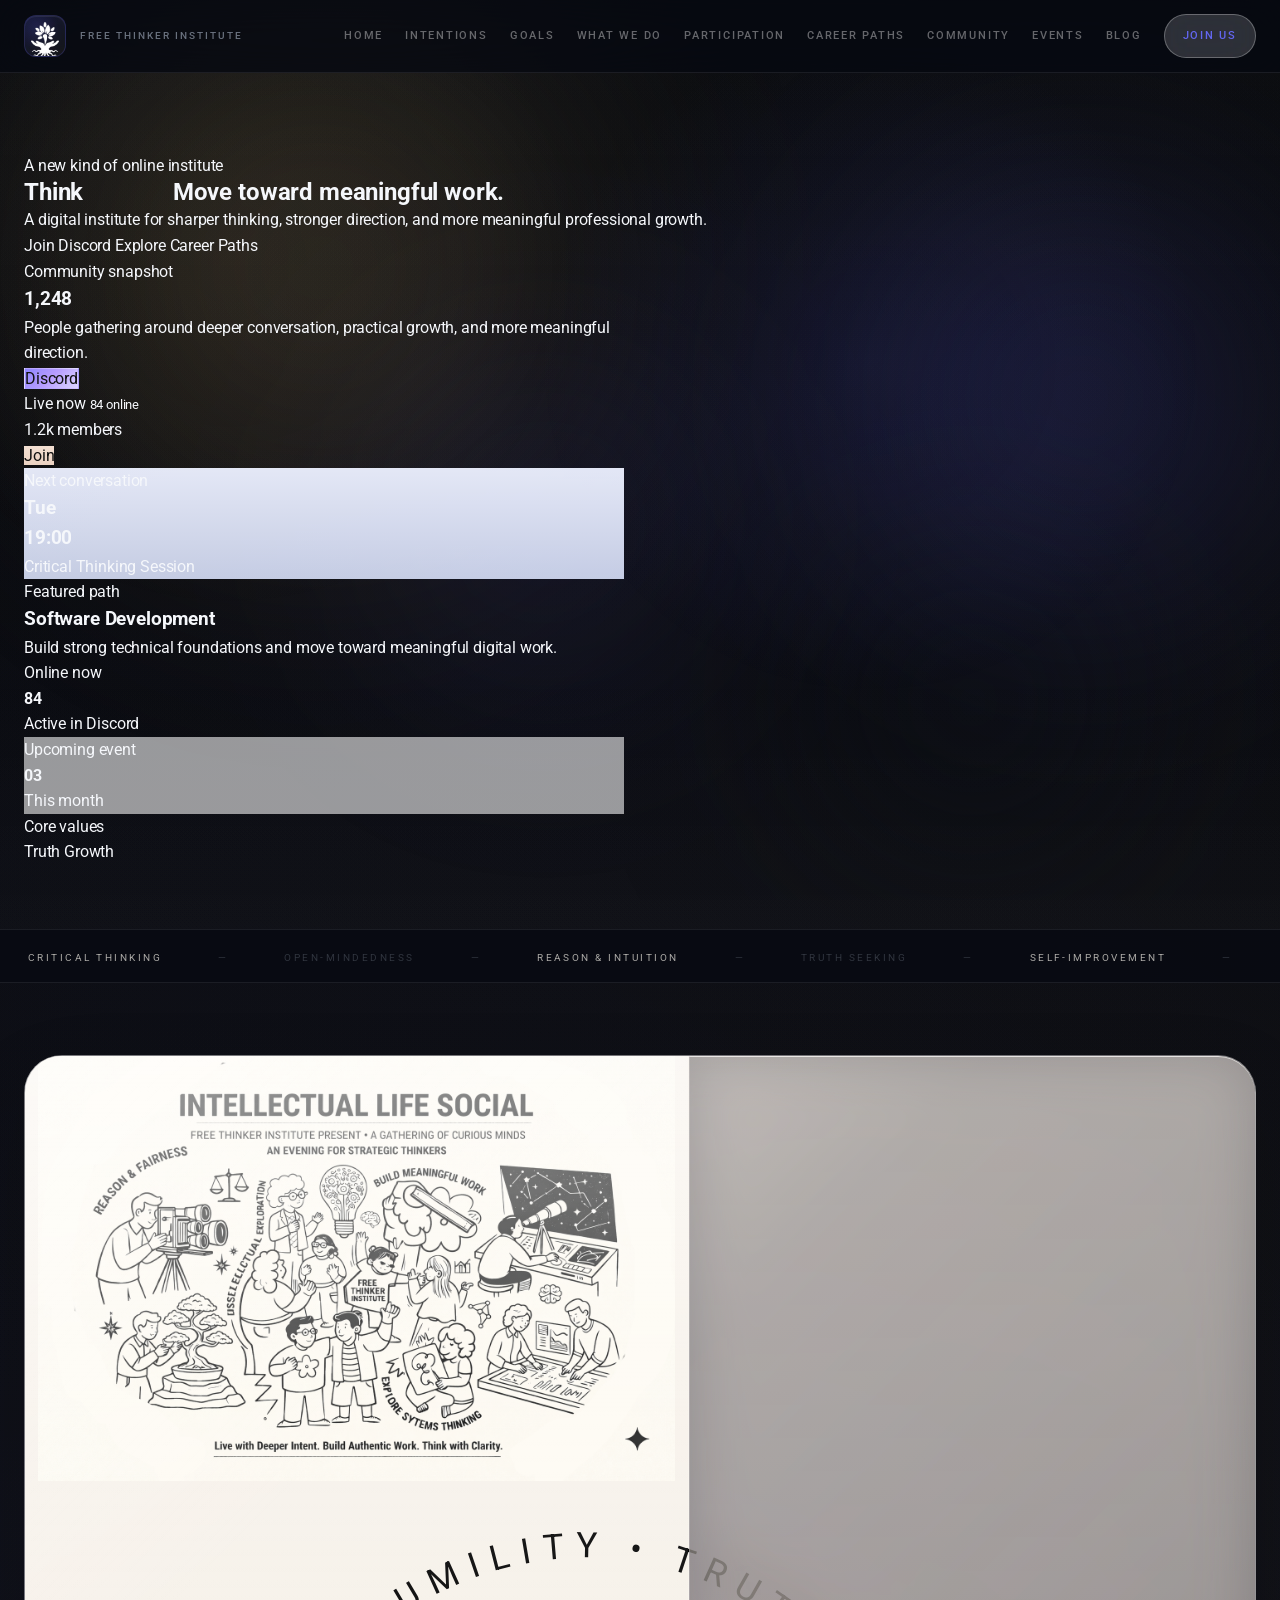
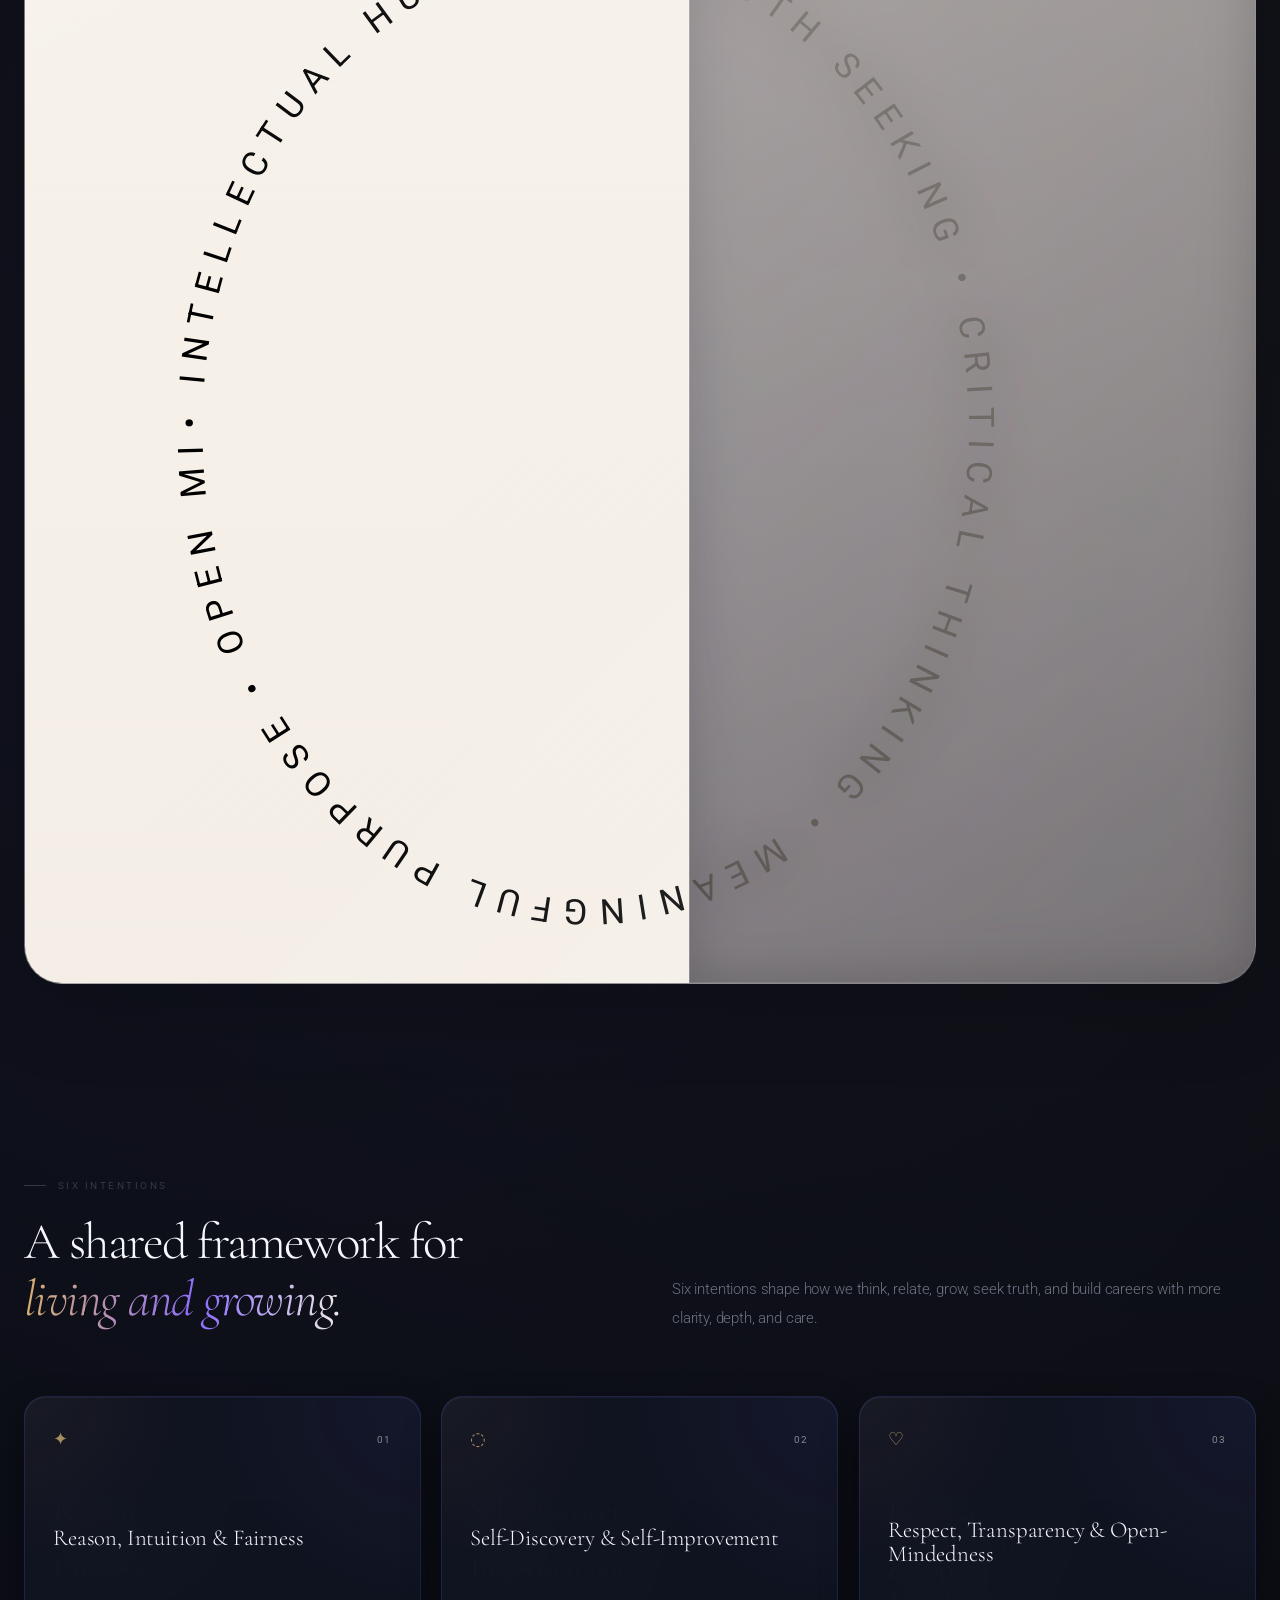
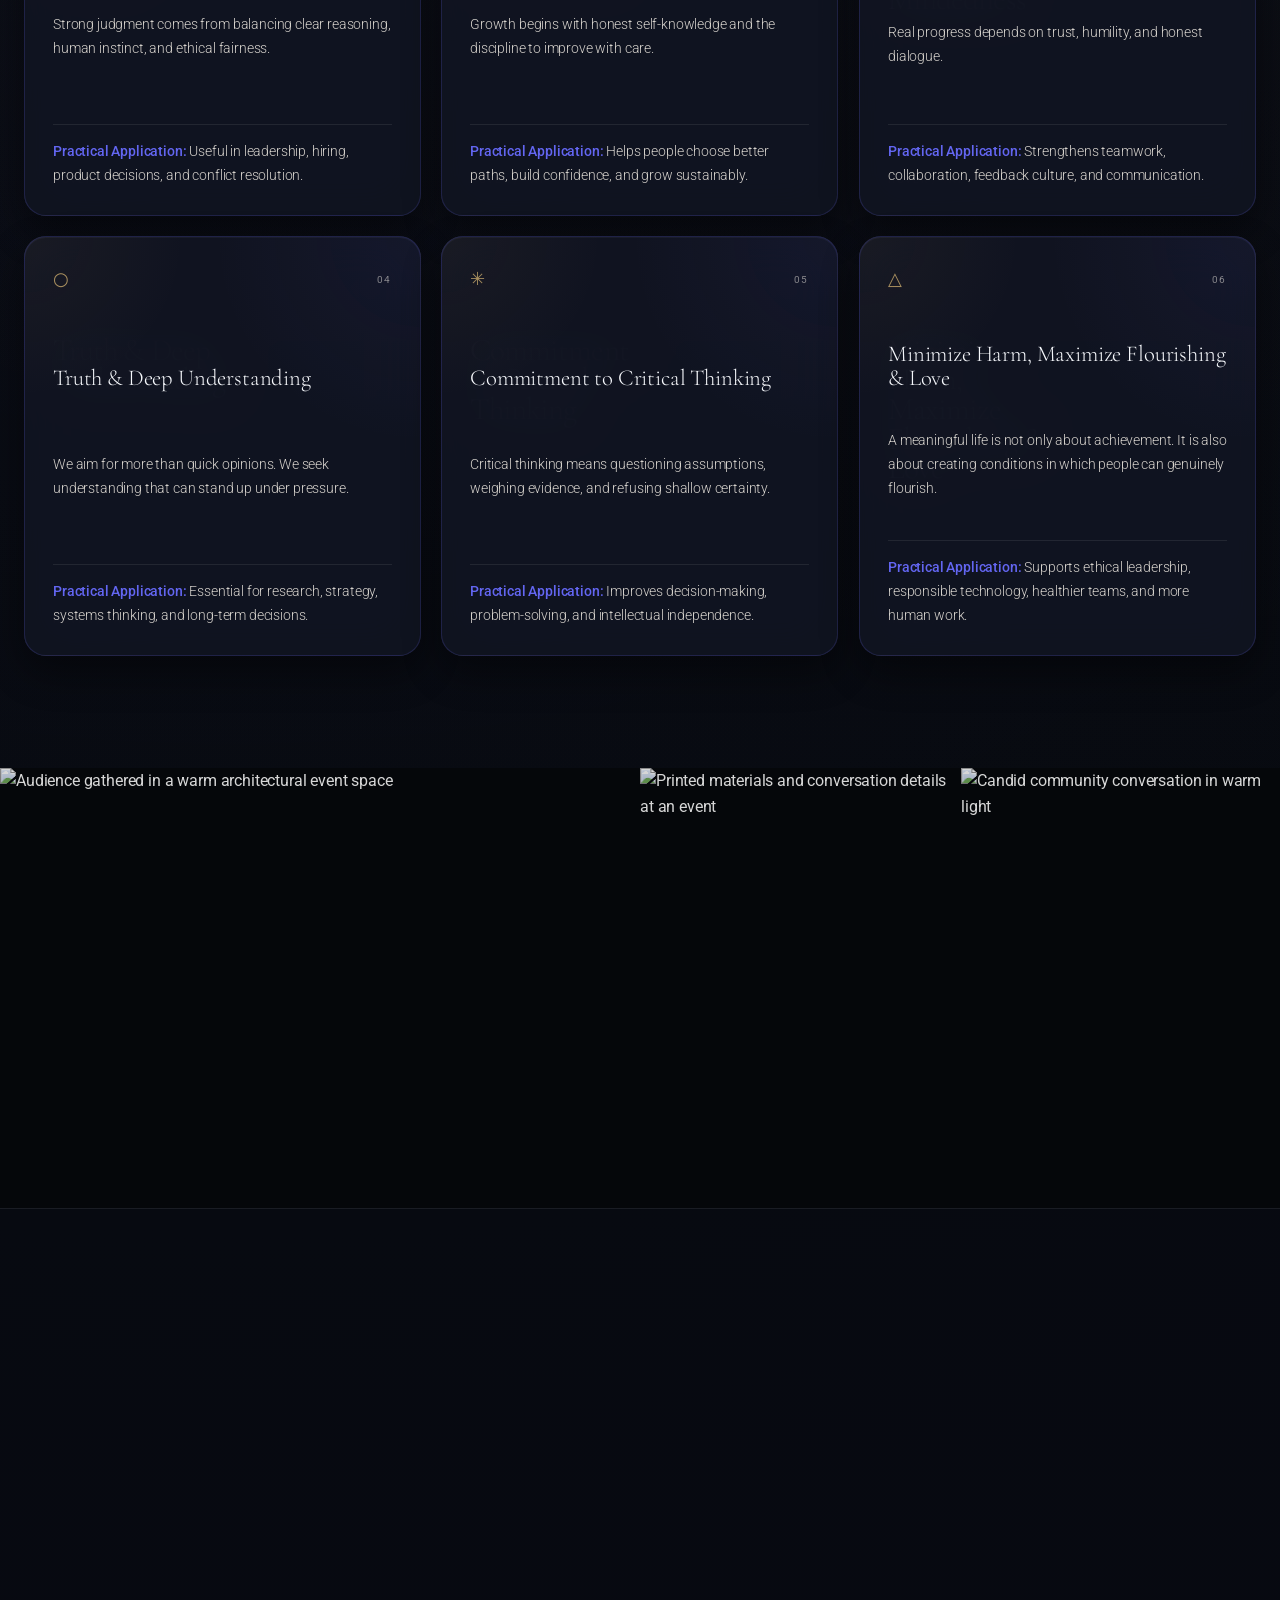
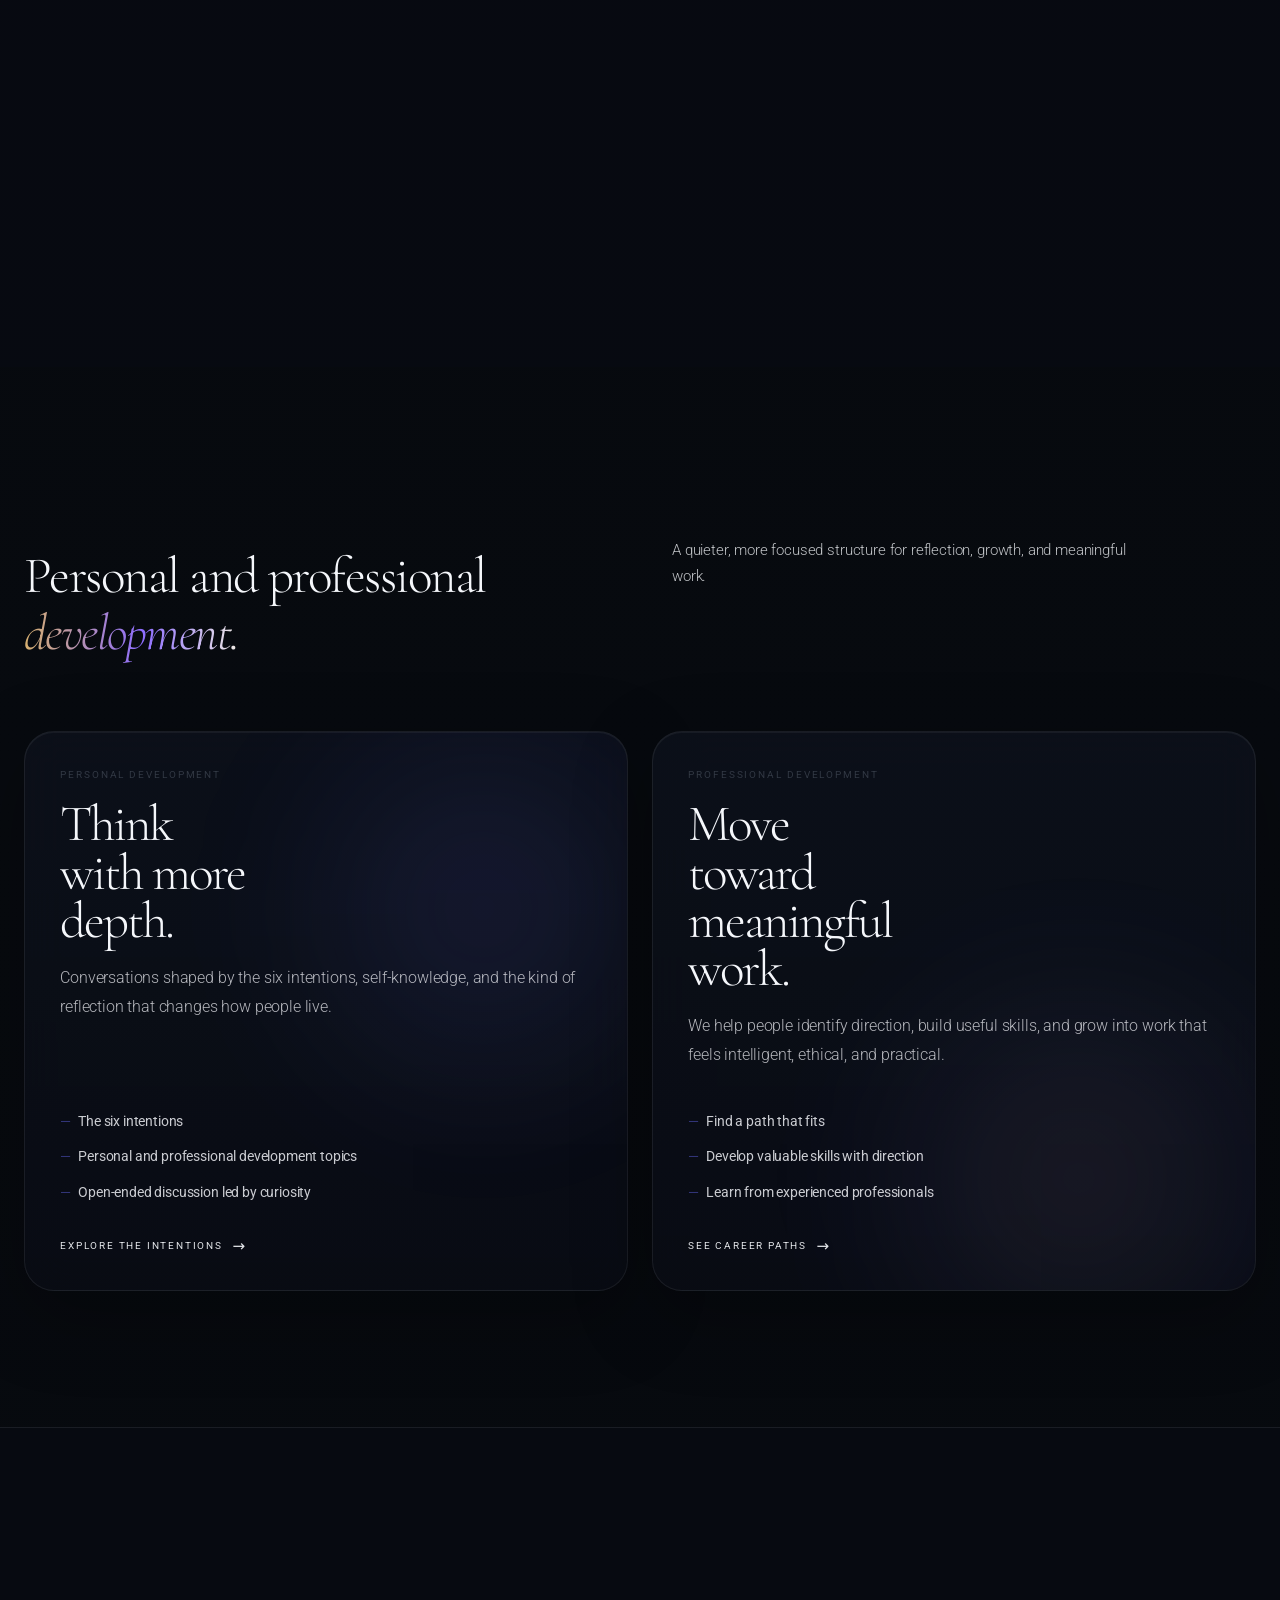
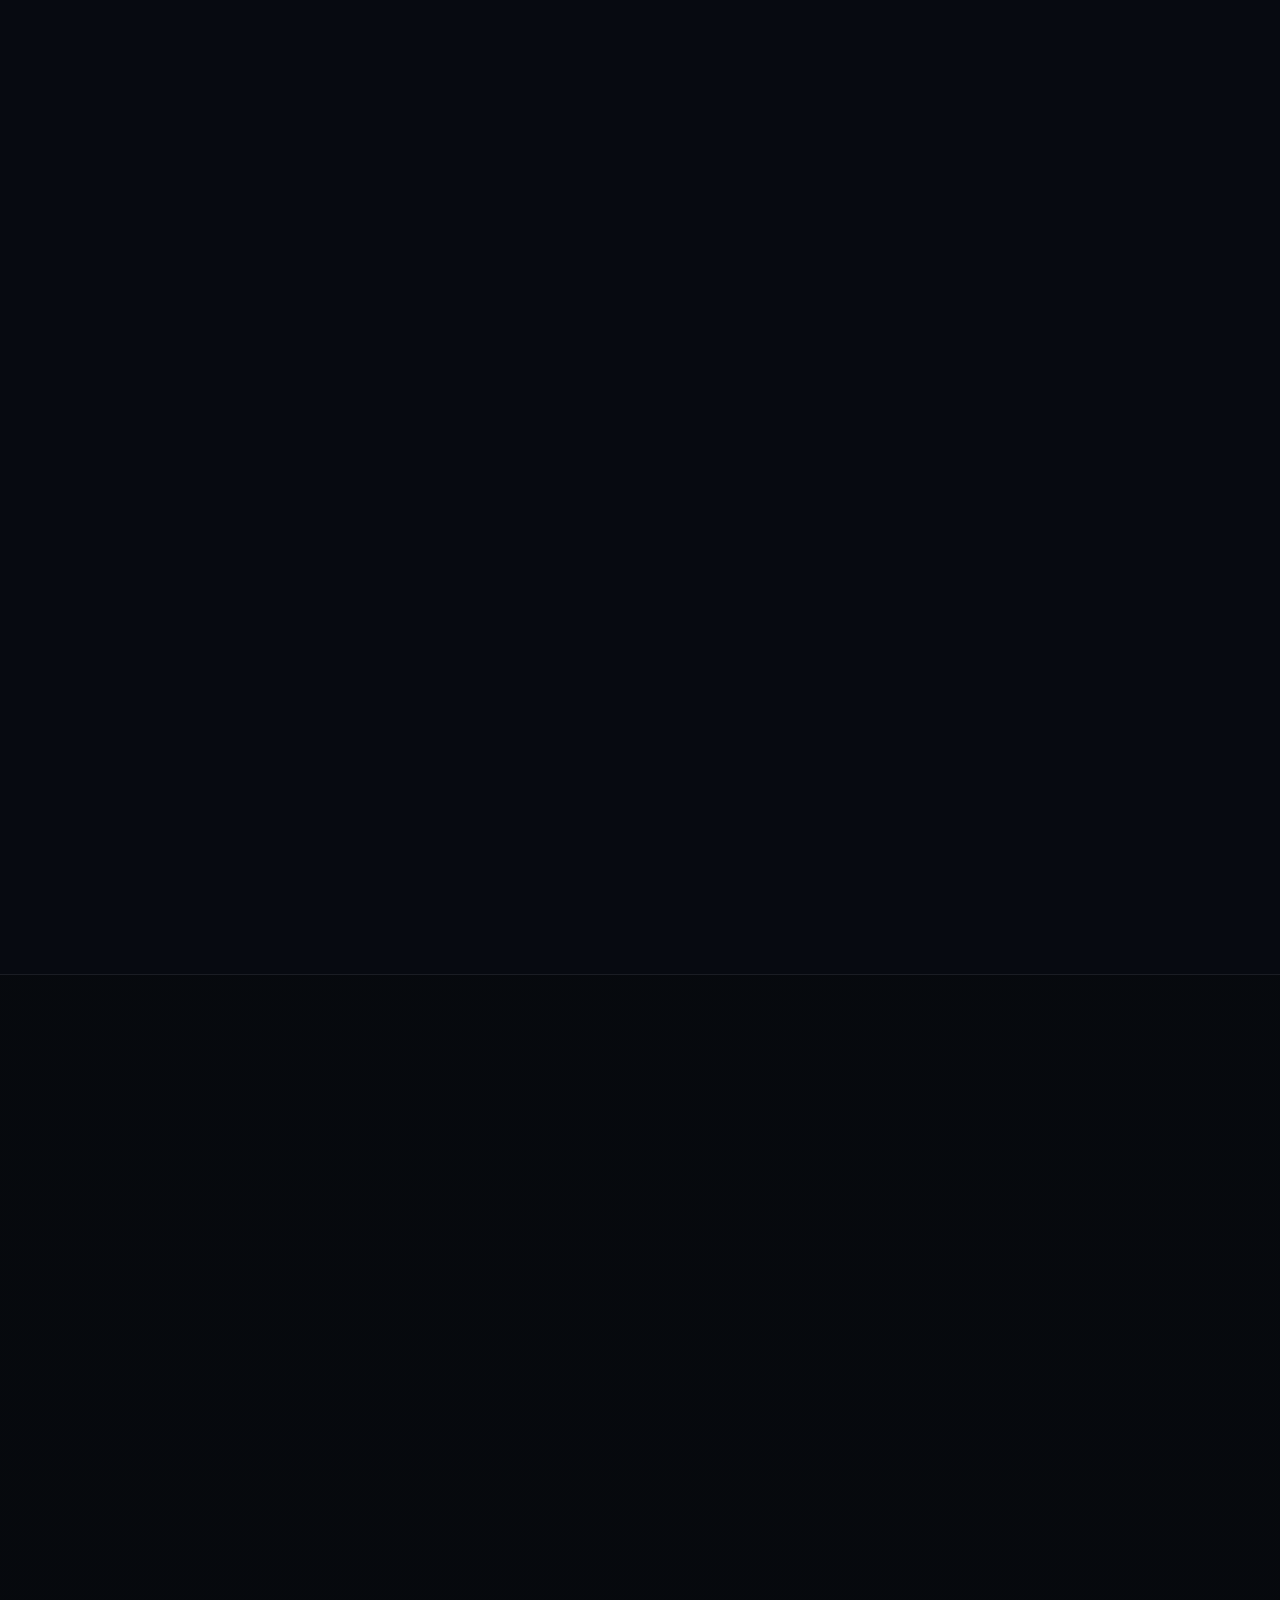
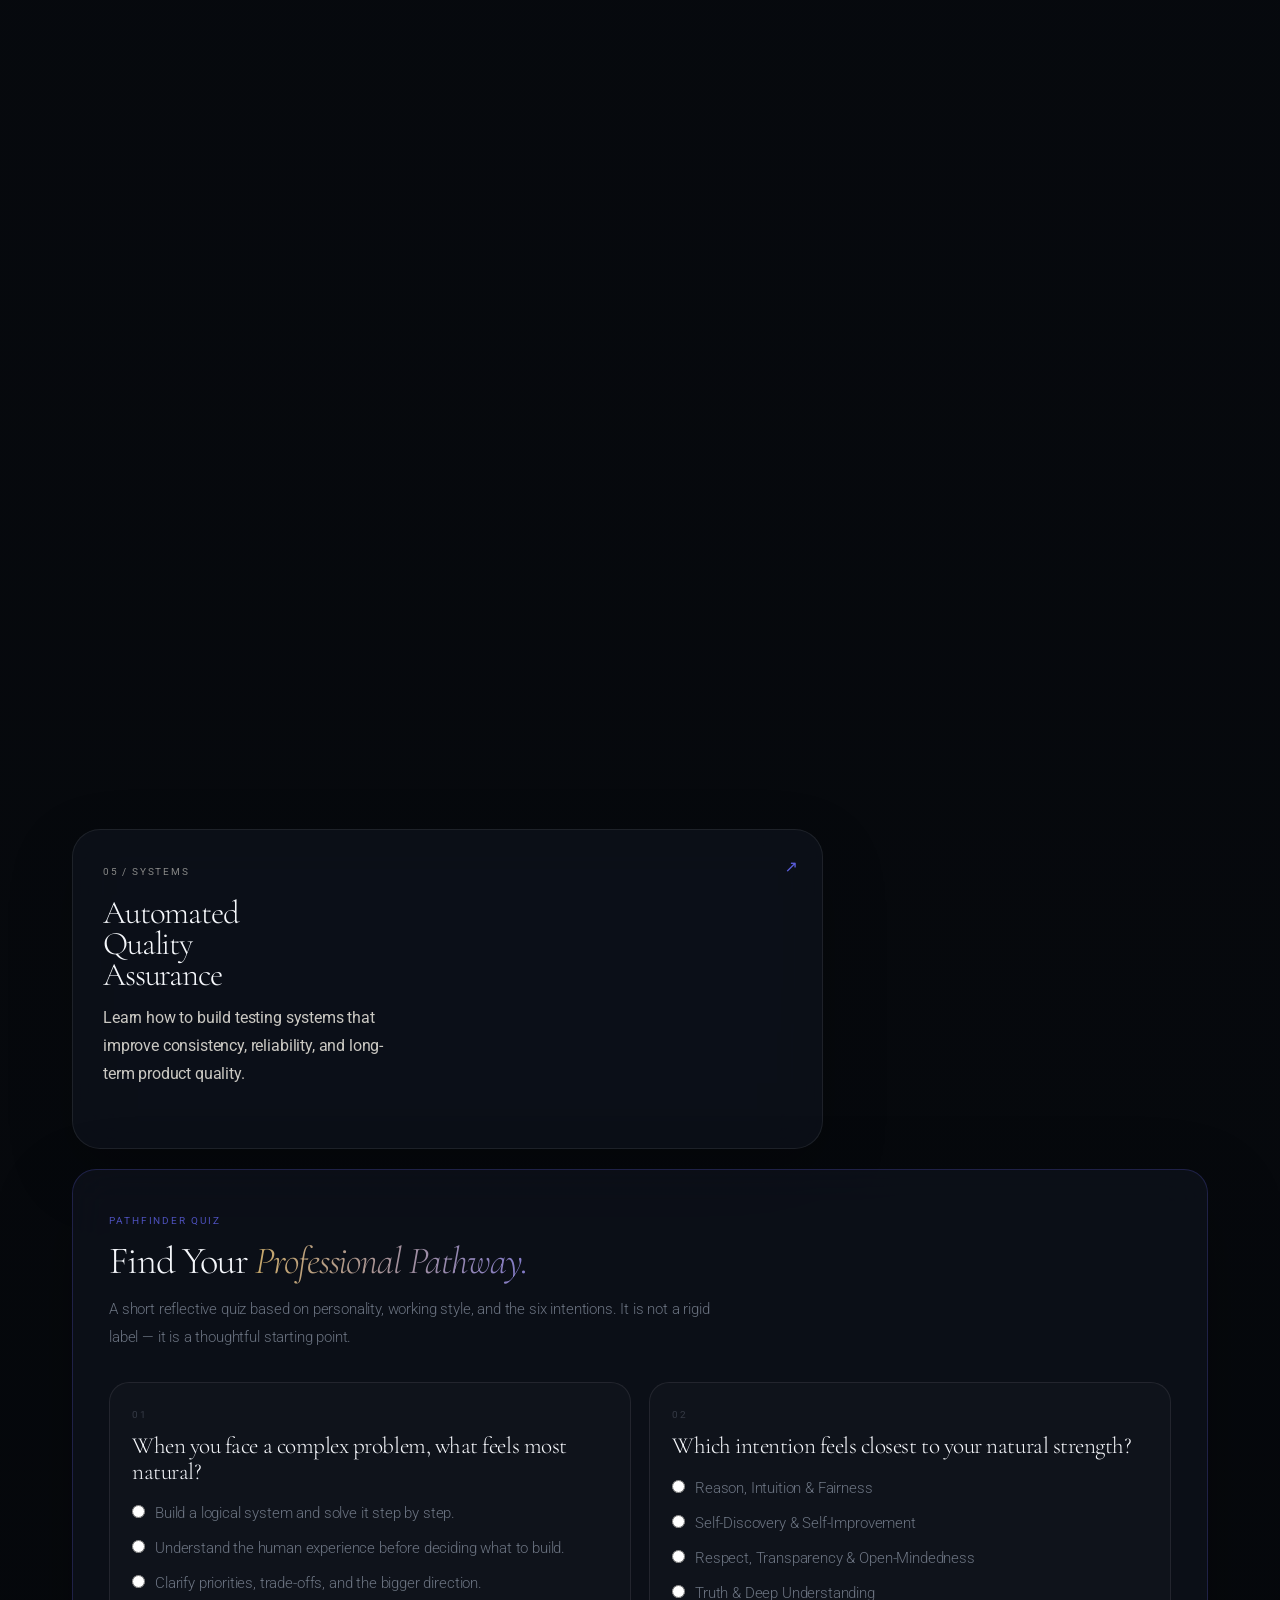
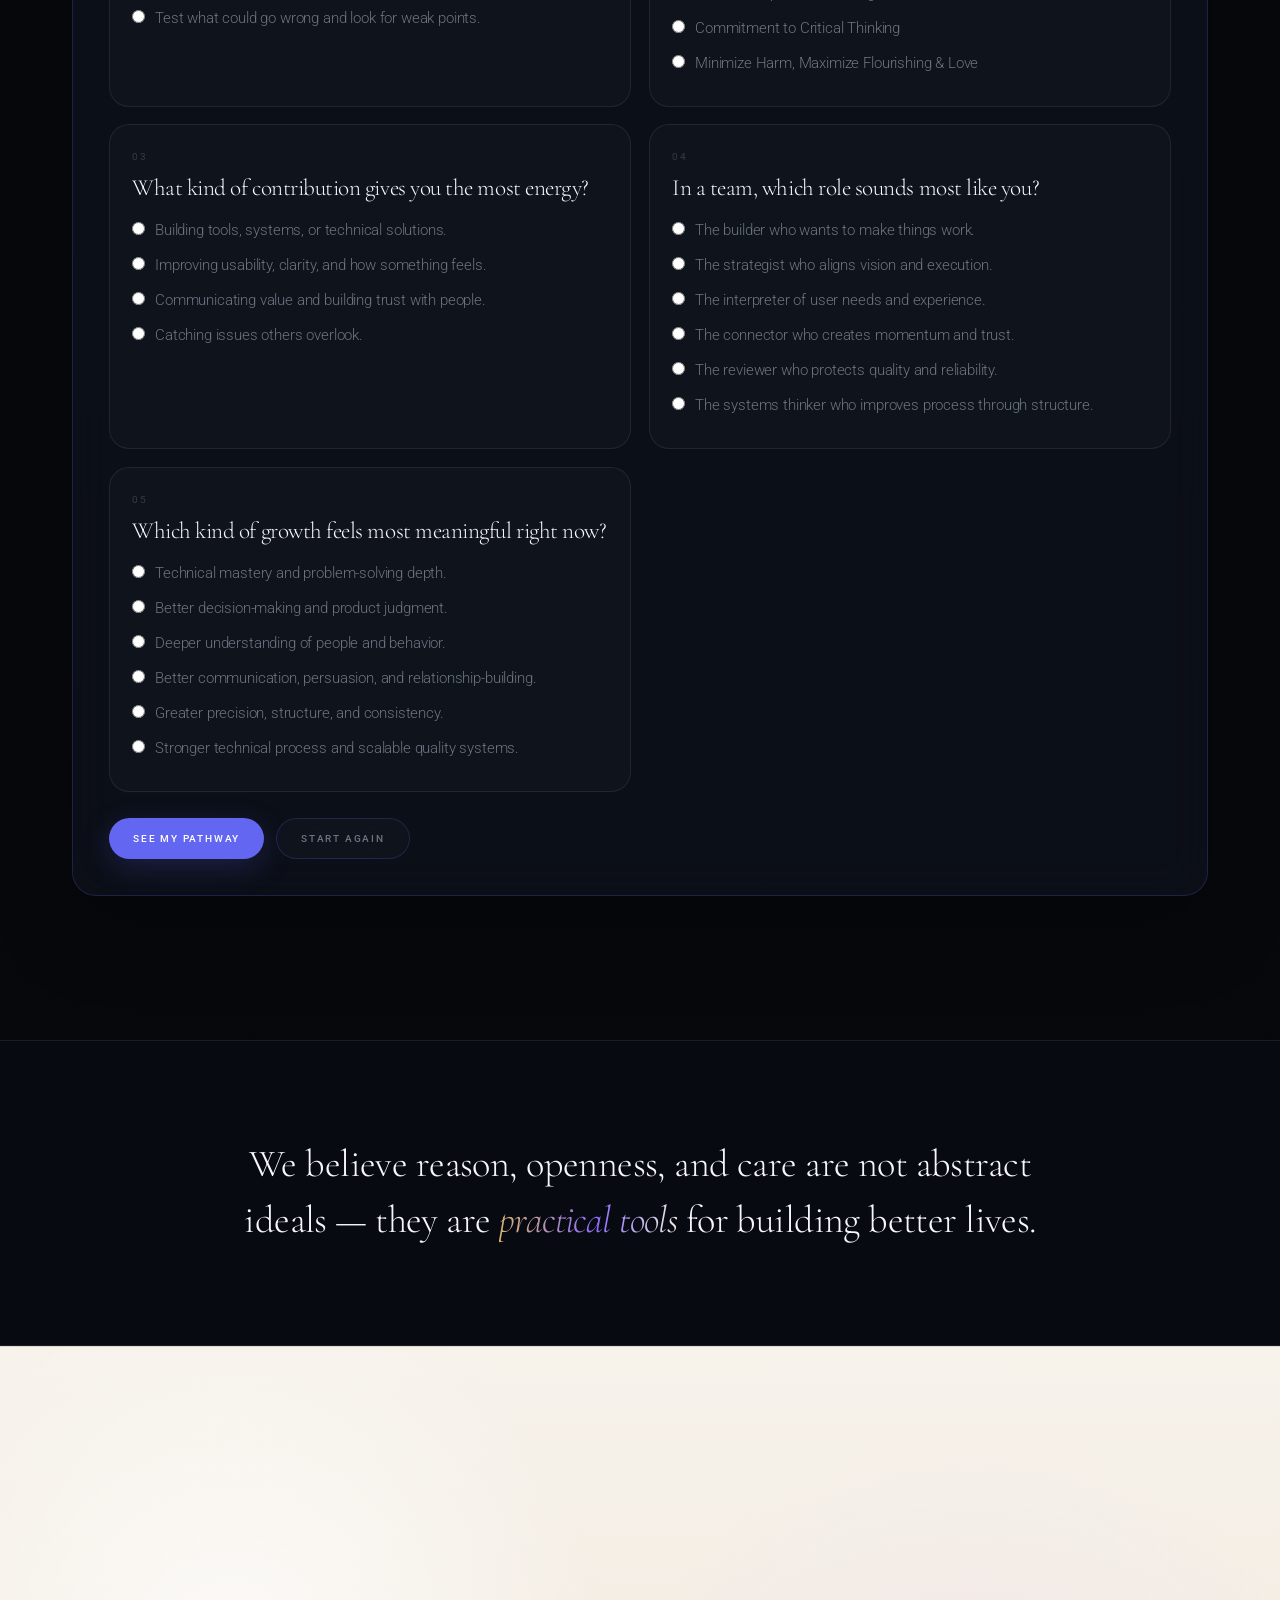
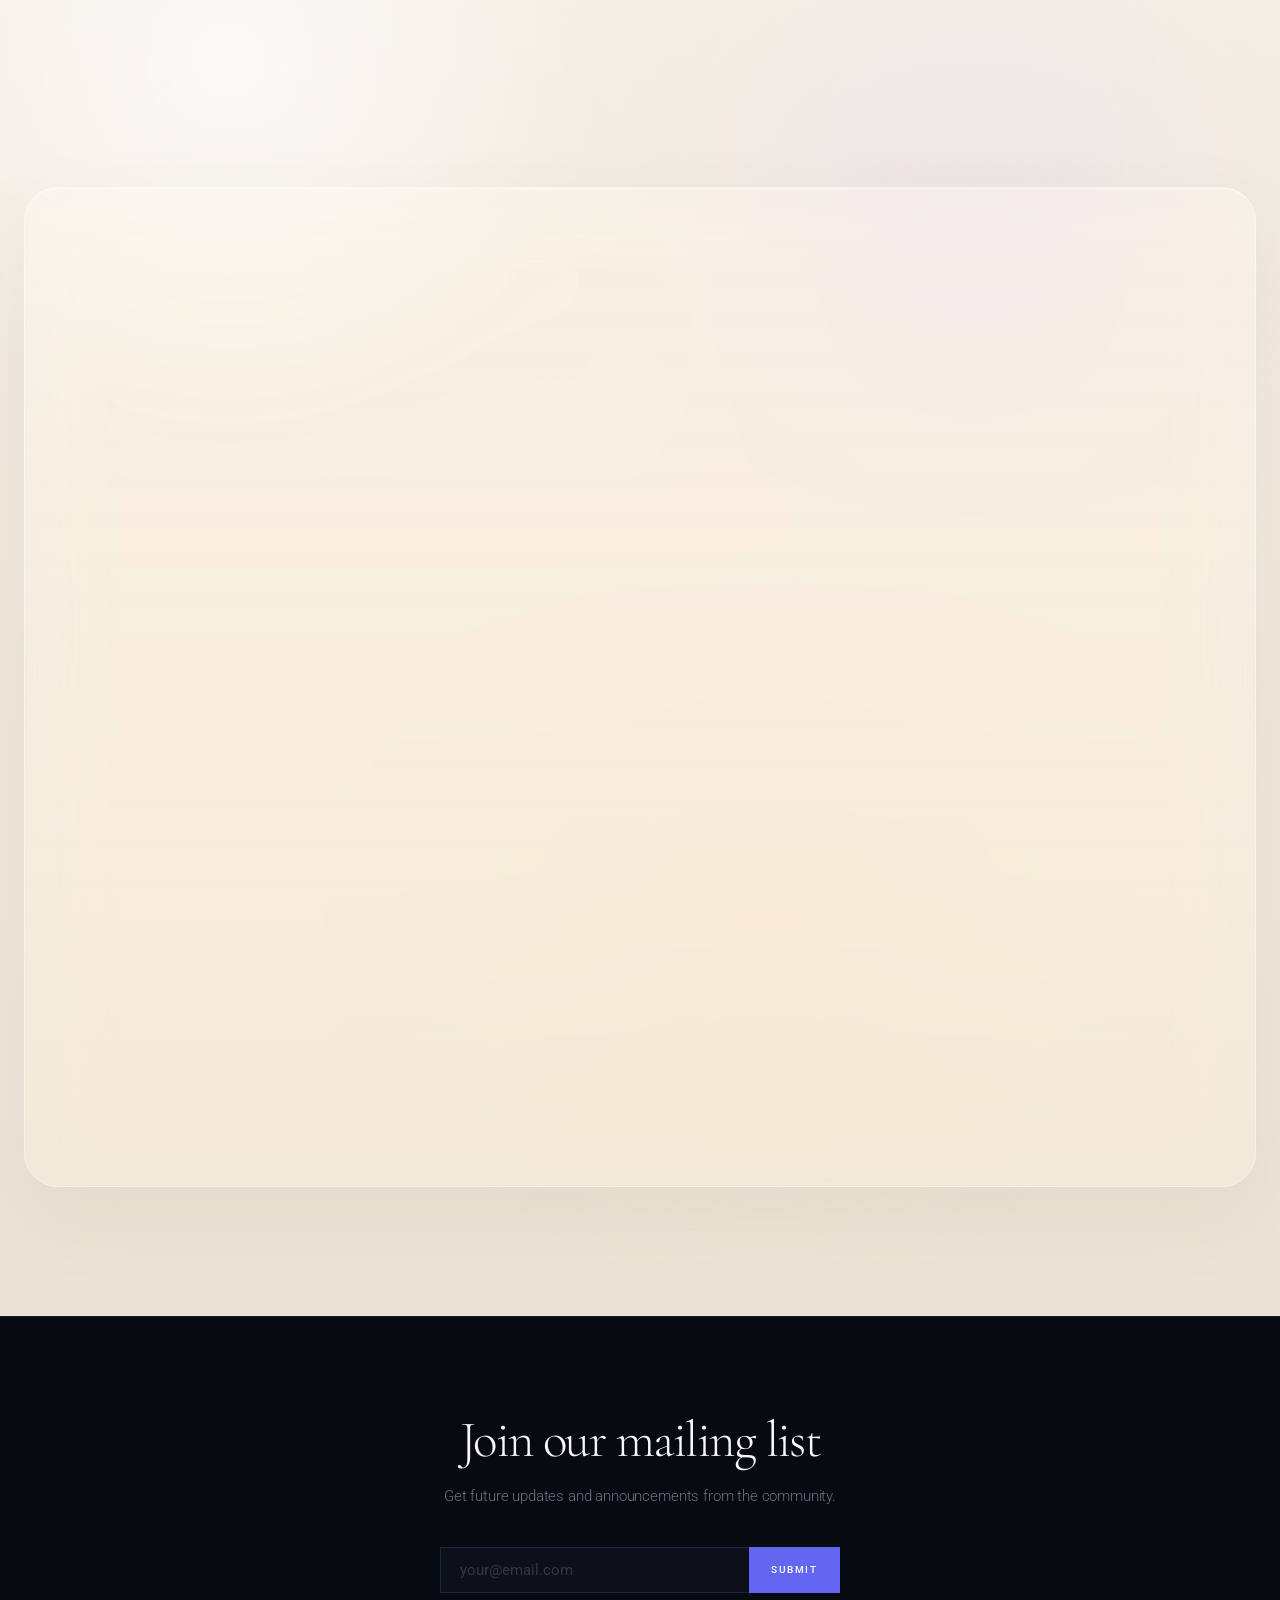
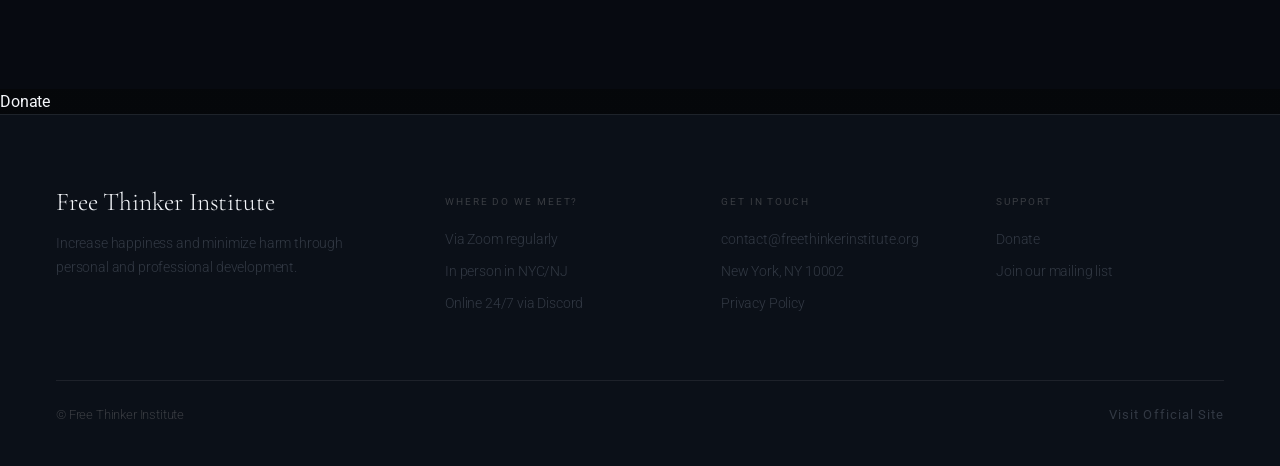
==== index.html @ 520aefd8 "Update index.html" ====
<!DOCTYPE html>
<html lang="en">
<head>
  <meta charset="UTF-8" />
  <meta name="viewport" content="width=device-width, initial-scale=1.0" />
  <title>Free Thinker Institute</title>
  <meta
    name="description"
    content="Free Thinker Institute — personal and professional development through truth-seeking, critical thinking, and meaningful community."
  />

  <link rel="preconnect" href="https://fonts.googleapis.com">
  <link rel="preconnect" href="https://fonts.gstatic.com" crossorigin>
  <link href="https://fonts.googleapis.com/css2?family=Roboto:wght@300;400;500;700&family=Cormorant+Garamond:wght@300;400;500;600&family=Inter:wght@300;400;500;600&display=swap" rel="stylesheet">

  <link rel="stylesheet" href="style.css" />
  <link rel="stylesheet" href="fixes.css" />
</head>
<body>
  <div class="noise-filter" aria-hidden="true"></div>

  <div class="aurora-canvas" aria-hidden="true">
    <div class="aurora-blob blob-1"></div>
    <div class="aurora-blob blob-2"></div>
    <div class="aurora-blob blob-3"></div>
    <div class="aurora-blob blob-4"></div>
  </div>

  <div class="page-shell">
    <nav>
      <div class="nav-inner">
        <a class="brand" href="#top">
          <span class="brand-mark">
            <img src="original-logo.png" alt="Free Thinker Institute logo" />
          </span>
          <span>Free Thinker Institute</span>
        </a>

        <div class="nav-links">
          <a href="#top">Home</a>
          <a href="#intentions">Intentions</a>
          <a href="#goals">Goals</a>
          <a href="#what-we-do">What We Do</a>
          <a href="#learn-more">Participation</a>
          <a href="#dream-job-training">Career Paths</a>
          <a href="#community">Community</a>
          <a href="https://www.freethinkerinstitute.org/events/" target="_blank" rel="noopener">Events</a>
          <a href="https://www.freethinkerinstitute.org/blog/" target="_blank" rel="noopener">Blog</a>
          <a class="nav-cta" href="https://discord.gg/fksQBjS" target="_blank" rel="noopener">Join Us</a>
        </div>
      </div>
    </nav>

  <section class="hero hero-dashboard" id="top">
  <div class="hero-dashboard-orb hero-dashboard-orb-gold" aria-hidden="true"></div>
  <div class="hero-dashboard-orb hero-dashboard-orb-violet" aria-hidden="true"></div>

  <div class="container hero-dashboard-inner">
    <div class="hero-dashboard-copy reveal-up">
      <p class="hero-dashboard-kicker">A new kind of online institute</p>

    <h1 class="hero-dashboard-title">
  <span class="reveal-line">Think <em>deeper.</em></span>
  <span class="reveal-line">Move toward</span>
  <span class="reveal-line">meaningful work.</span>
</h1>

<p class="hero-dashboard-text">
  A digital institute for sharper thinking, stronger direction,
  and more meaningful professional growth.
</p>

      <div class="hero-dashboard-actions">
        <a href="https://discord.gg/fksQBjS" target="_blank" rel="noopener" class="hero-dashboard-btn hero-dashboard-btn-primary">
          Join Discord
        </a>
        <a href="#dream-job-training" class="hero-dashboard-btn hero-dashboard-btn-secondary">
          Explore Career Paths
        </a>
      </div>
    </div>

    <div class="hero-dashboard-panel reveal-up reveal-delay-1" id="heroDashboardPanel">
      <div class="hero-dash-glow" aria-hidden="true"></div>

      <div class="hero-dash-grid">
        <article class="hero-dash-card hero-dash-card-main">
          <div class="hero-dash-main-copy">
            <div>
              <p class="hero-dash-label">Community snapshot</p>
              <h3 class="hero-dash-number">1,248</h3>
              <p class="hero-dash-copy">
                People gathering around deeper conversation, practical growth, and more meaningful direction.
              </p>
            </div>
          </div>

          <div class="hero-dash-mosaic">
            <a
              href="https://discord.gg/fksQBjS"
              target="_blank"
              rel="noopener"
              class="hero-dash-tile hero-dash-tile-ivory"
            >
              <span>Discord</span>
            </a>

            <div class="hero-dash-tile hero-dash-tile-lavender">
              <span>Live now</span>
              <small>84 online</small>
            </div>

            <div class="hero-dash-tile hero-dash-tile-glass">
              <span>1.2k members</span>
            </div>

            <a
              href="https://discord.gg/fksQBjS"
              target="_blank"
              rel="noopener"
              class="hero-dash-tile hero-dash-tile-ivory"
            >
              <span>Join</span>
            </a>
          </div>
        </article>

        <article class="hero-dash-card hero-dash-card-light">
          <div>
            <p class="hero-dash-label hero-dash-label-dark">Next conversation</p>
            <h3 class="hero-dash-time">Tue<br>19:00</h3>
            <p class="hero-dash-copy hero-dash-copy-dark">Critical Thinking Session</p>
          </div>
        </article>

        <article class="hero-dash-card hero-dash-card-featured">
          <div>
            <p class="hero-dash-label">Featured path</p>
            <h3 class="hero-dash-featured-title">Software Development</h3>
            <p class="hero-dash-copy">
              Build strong technical foundations and move toward meaningful digital work.
            </p>
          </div>
        </article>

        <article class="hero-dash-card hero-dash-card-stats">
          <div class="hero-dash-mini">
            <p class="hero-dash-label">Online now</p>
            <strong>84</strong>
            <p class="hero-dash-copy">Active in Discord</p>
          </div>

          <div class="hero-dash-mini hero-dash-mini-light">
            <p class="hero-dash-label hero-dash-label-dark">Upcoming event</p>
            <strong>03</strong>
            <p class="hero-dash-copy hero-dash-copy-dark">This month</p>
          </div>

          <div class="hero-dash-mini">
            <p class="hero-dash-label">Core values</p>
            <div class="hero-dash-tags">
              <span>Truth</span>
              <span>Growth</span>
            </div>
          </div>
        </article>
      </div>
    </div>
  </div>
</section>

    <div class="ticker-wrap" aria-hidden="true">
      <div class="ticker">
        <span class="hi">Critical Thinking</span><span>—</span>
        <span>Open-Mindedness</span><span>—</span>
        <span class="hi">Reason &amp; Intuition</span><span>—</span>
        <span>Truth Seeking</span><span>—</span>
        <span class="hi">Self-Improvement</span><span>—</span>
        <span>Minimize Harm</span><span>—</span>
        <span class="hi">Give &amp; Receive Love</span><span>—</span>
        <span>Critical Thinking</span><span>—</span>
        <span class="hi">Open-Mindedness</span><span>—</span>
        <span>Reason &amp; Intuition</span><span>—</span>
        <span class="hi">Truth Seeking</span><span>—</span>
        <span>Self-Improvement</span><span>—</span>
        <span class="hi">Minimize Harm</span><span>—</span>
        <span>Give &amp; Receive Love</span><span>—</span>
      </div>
    </div>

    <section
      class="about about-bright"
      id="about"
      style="
        position: relative;
        display: grid;
        grid-template-columns: 1.08fr 0.92fr;
        gap: 0;
        align-items: stretch;
        overflow: hidden;
        border-radius: 38px;
        background: linear-gradient(135deg, rgba(255,250,244,0.50) 0%, rgba(255,244,236,0.26) 35%, rgba(255,240,232,0.14) 100%);
        border: 1px solid rgba(255,255,255,0.30);
        backdrop-filter: blur(34px) saturate(190%);
        -webkit-backdrop-filter: blur(34px) saturate(190%);
        box-shadow: 0 30px 80px rgba(0,0,0,0.14), inset 0 1px 0 rgba(255,255,255,0.60), inset 0 -1px 0 rgba(255,255,255,0.12);
        isolation: isolate;
      "
    >
      <div
        class="poster-column"
        style="
          position: relative;
          min-height: 700px;
          display: flex;
          align-items: center;
          justify-content: center;
          overflow: visible;
          background: linear-gradient(180deg, #f8f3ec 0%, #f4eee6 100%);
          border-right: 1px solid rgba(255,255,255,0.24);
        "
      >
        <div class="about-poster-shell">
          <img
            src="intellectual-life-social-poster.png"
            alt="Intellectual Life"
            class="about-poster-image"
          />

          <div class="poster-oval-container" aria-hidden="true">
            <svg viewBox="0 0 500 500" class="oval-text-svg" xmlns="http://www.w3.org/2000/svg">
              <defs>
                <path
                  id="finalOvalPath"
                  d="M 250,250
                     m -175,0
                     a 175,215 0 1,1 350,0
                     a 175,215 0 1,1 -350,0"
                />
              </defs>
              <text class="oval-text-content">
                <textPath href="#finalOvalPath" startOffset="0%">
                  • INTELLECTUAL HUMILITY • TRUTH SEEKING • CRITICAL THINKING • MEANINGFUL PURPOSE • OPEN MINDEDNESS • DEEPER INTENT •
                </textPath>
              </text>
            </svg>
          </div>
        </div>

        <div
          style="
            position: absolute;
            inset: 0;
            pointer-events: none;
            z-index: 4;
            background:
              linear-gradient(180deg, rgba(255,255,255,0.46) 0%, rgba(255,255,255,0.12) 24%, transparent 56%),
              linear-gradient(135deg, rgba(255,255,255,0.22) 0%, transparent 32%, transparent 68%, rgba(255,255,255,0.14) 100%);
          "
        ></div>
      </div>

      <div
        class="about-content about-content-bright"
        style="
          position: relative;
          z-index: 3;
          padding: 64px 58px;
          color: #2f2622;
          background: linear-gradient(180deg, rgba(255,248,242,0.42) 0%, rgba(255,242,234,0.24) 100%);
          backdrop-filter: blur(28px) saturate(180%);
          -webkit-backdrop-filter: blur(28px) saturate(180%);
        "
      >
        <div class="section-kicker reveal-up">Who We Are</div>

       <h2 class="about-heading reveal-up reveal-delay-1 community-equation pastel-shimmer">
  Community =<br>
  Unity + Diversity
</h2>

        <div class="about-body" style="color: rgba(47,38,34,0.78); font-size: 0.96rem; line-height: 1.9;">
          <p class="reveal-up reveal-delay-1">
            We are building a warm, compassionate, open minded community centered on
            increasing happiness and minimizing harm.
          </p>
          <p class="reveal-up reveal-delay-2">
            The organization brings people together around personal and professional
            development, thoughtful discussion, and meaningful connection.
          </p>
          <p class="reveal-up reveal-delay-3">
            Everyone is welcome to join, learn, and help make these goals real.
          </p>
        </div>
      </div>
    </section>

    <section class="intentions" id="intentions">
      <div class="container">
        <div class="intentions-header">
          <div>
            <div class="section-kicker reveal-up">Six Intentions</div>
            <h2 class="intentions-heading reveal-up reveal-delay-1">
              A shared framework for<br /><em class="kinetic-em">living and growing.</em>
            </h2>
          </div>

          <p class="intentions-intro reveal-up reveal-delay-2">
            Six intentions shape how we think, relate, grow, seek truth, and build
            careers with more clarity, depth, and care.
          </p>
        </div>

        <div class="intentions-grid">
          <article class="intention-flip reveal-up" tabindex="0">
            <div class="intention-inner">
              <div class="intention-face intention-front">
                <div class="intention-top">
                  <span class="intention-icon">✦</span>
                  <span class="intention-number">01</span>
                </div>
                <h3>Reason, Intuition &amp; Fairness</h3>
                <span class="intention-hint">Hover / Tap</span>
              </div>
              <div class="intention-face intention-back">
                <div class="intention-top">
                  <span class="intention-icon">✦</span>
                  <span class="intention-number">01</span>
                </div>
                <h3>Reason, Intuition &amp; Fairness</h3>
                <p>
                  Strong judgment comes from balancing clear reasoning, human instinct,
                  and ethical fairness.
                </p>
                <p class="intent-application">
                  <strong>Practical Application:</strong> Useful in leadership, hiring,
                  product decisions, and conflict resolution.
                </p>
              </div>
            </div>
          </article>

          <article class="intention-flip reveal-up reveal-delay-1" tabindex="0">
            <div class="intention-inner">
              <div class="intention-face intention-front">
                <div class="intention-top">
                  <span class="intention-icon">◌</span>
                  <span class="intention-number">02</span>
                </div>
                <h3>Self-Discovery &amp; Self-Improvement</h3>
                <span class="intention-hint">Hover / Tap</span>
              </div>
              <div class="intention-face intention-back">
                <div class="intention-top">
                  <span class="intention-icon">◌</span>
                  <span class="intention-number">02</span>
                </div>
                <h3>Self-Discovery &amp; Self-Improvement</h3>
                <p>
                  Growth begins with honest self-knowledge and the discipline to
                  improve with care.
                </p>
                <p class="intent-application">
                  <strong>Practical Application:</strong> Helps people choose better
                  paths, build confidence, and grow sustainably.
                </p>
              </div>
            </div>
          </article>

          <article class="intention-flip reveal-up reveal-delay-2" tabindex="0">
            <div class="intention-inner">
              <div class="intention-face intention-front">
                <div class="intention-top">
                  <span class="intention-icon">♡</span>
                  <span class="intention-number">03</span>
                </div>
                <h3>Respect, Transparency &amp; Open-Mindedness</h3>
                <span class="intention-hint">Hover / Tap</span>
              </div>
              <div class="intention-face intention-back">
                <div class="intention-top">
                  <span class="intention-icon">♡</span>
                  <span class="intention-number">03</span>
                </div>
                <h3>Respect, Transparency &amp; Open-Mindedness</h3>
                <p>
                  Real progress depends on trust, humility, and honest dialogue.
                </p>
                <p class="intent-application">
                  <strong>Practical Application:</strong> Strengthens teamwork,
                  collaboration, feedback culture, and communication.
                </p>
              </div>
            </div>
          </article>

          <article class="intention-flip reveal-up" tabindex="0">
            <div class="intention-inner">
              <div class="intention-face intention-front">
                <div class="intention-top">
                  <span class="intention-icon">○</span>
                  <span class="intention-number">04</span>
                </div>
                <h3>Truth &amp; Deep Understanding</h3>
                <span class="intention-hint">Hover / Tap</span>
              </div>
              <div class="intention-face intention-back">
                <div class="intention-top">
                  <span class="intention-icon">○</span>
                  <span class="intention-number">04</span>
                </div>
                <h3>Truth &amp; Deep Understanding</h3>
                <p>
                  We aim for more than quick opinions. We seek understanding that can
                  stand up under pressure.
                </p>
                <p class="intent-application">
                  <strong>Practical Application:</strong> Essential for research,
                  strategy, systems thinking, and long-term decisions.
                </p>
              </div>
            </div>
          </article>

          <article class="intention-flip reveal-up reveal-delay-1" tabindex="0">
            <div class="intention-inner">
              <div class="intention-face intention-front">
                <div class="intention-top">
                  <span class="intention-icon">✳</span>
                  <span class="intention-number">05</span>
                </div>
                <h3>Commitment to Critical Thinking</h3>
                <span class="intention-hint">Hover / Tap</span>
              </div>
              <div class="intention-face intention-back">
                <div class="intention-top">
                  <span class="intention-icon">✳</span>
                  <span class="intention-number">05</span>
                </div>
                <h3>Commitment to Critical Thinking</h3>
                <p>
                  Critical thinking means questioning assumptions, weighing evidence,
                  and refusing shallow certainty.
                </p>
                <p class="intent-application">
                  <strong>Practical Application:</strong> Improves decision-making,
                  problem-solving, and intellectual independence.
                </p>
              </div>
            </div>
          </article>

          <article class="intention-flip reveal-up reveal-delay-2" tabindex="0">
            <div class="intention-inner">
              <div class="intention-face intention-front">
                <div class="intention-top">
                  <span class="intention-icon">△</span>
                  <span class="intention-number">06</span>
                </div>
                <h3>Minimize Harm, Maximize Flourishing &amp; Love</h3>
                <span class="intention-hint">Hover / Tap</span>
              </div>
              <div class="intention-face intention-back">
                <div class="intention-top">
                  <span class="intention-icon">△</span>
                  <span class="intention-number">06</span>
                </div>
                <h3>Minimize Harm, Maximize Flourishing &amp; Love</h3>
                <p>
                  A meaningful life is not only about achievement. It is also about
                  creating conditions in which people can genuinely flourish.
                </p>
                <p class="intent-application">
                  <strong>Practical Application:</strong> Supports ethical leadership,
                  responsible technology, healthier teams, and more human work.
                </p>
              </div>
            </div>
          </article>
        </div>
      </div>
    </section>

    <div class="photo-strip" id="photoStrip">
      <div class="photo-wrap" data-photo">
        <img src="https://images.unsplash.com/photo-1511578314322-379afb476865?auto=format&fit=crop&w=1600&q=80" alt="Audience gathered in a warm architectural event space" />
      </div>
      <div class="photo-wrap" data-photo">
        <img src="https://images.unsplash.com/photo-1515169067868-5387ec356754?auto=format&fit=crop&w=1200&q=80" alt="Printed materials and conversation details at an event" />
      </div>
      <div class="photo-wrap" data-photo">
        <img src="https://images.unsplash.com/photo-1529156069898-49953e39b3ac?auto=format&fit=crop&w=1200&q=80" alt="Candid community conversation in warm light" />
      </div>
    </div>

    <section class="goals" id="goals">
      <div class="goals-inner">
        <div class="goals-header">
          <div class="section-kicker reveal-up">Goals</div>
          <h2 class="goals-heading reveal-up reveal-delay-1">
            Our organization is<br /><em class="kinetic-em">small but growing quickly.</em>
          </h2>
          <p class="goals-sub reveal-up reveal-delay-2">
            We have ambitious and virtuous goals and you can help achieve them.
          </p>
        </div>

        <div class="goals-list">
          <div class="goal-item reveal-up">
            <div class="goal-num">01</div>
            <div class="goal-text">Create a warm, compassionate, open minded community with meaningful social life.</div>
            <div class="goal-arrow">→</div>
          </div>
          <div class="goal-item reveal-up reveal-delay-1">
            <div class="goal-num">02</div>
            <div class="goal-text">Help people make enough money that money no longer buys happiness.</div>
            <div class="goal-arrow">→</div>
          </div>
          <div class="goal-item reveal-up reveal-delay-2">
            <div class="goal-num">03</div>
            <div class="goal-text">Create and spread ideas that maximize happiness and minimize harm.</div>
            <div class="goal-arrow">→</div>
          </div>
        </div>
      </div>
    </section>

    <section class="what-we-do" id="what-we-do">
      <div class="container">
        <div class="what-header">
          <div>
            <div class="section-kicker reveal-up">What We Do</div>
            <h2 class="what-heading reveal-up reveal-delay-1">
              Personal and professional<br /><em class="kinetic-em">development.</em>
            </h2>
          </div>

          <p class="what-intro reveal-up reveal-delay-2">
            A quieter, more focused structure for reflection, growth, and meaningful work.
          </p>
        </div>

        <div class="what-grid what-grid-premium">
          <article class="what-card what-card-premium reveal-up laser-card">
            <div class="what-card-ambient what-card-ambient-left" aria-hidden="true"></div>
            <div class="what-card-inner">
              <span class="what-kicker">Personal Development</span>
              <h3>Think with more depth.</h3>
              <p>
                Conversations shaped by the six intentions, self-knowledge, and the kind
                of reflection that changes how people live.
              </p>
              <ul>
                <li>The six intentions</li>
                <li>Personal and professional development topics</li>
                <li>Open-ended discussion led by curiosity</li>
              </ul>
              <a class="what-link" href="https://www.freethinkerinstitute.org/#five-intentions" target="_blank" rel="noopener">Explore the intentions</a>
            </div>
          </article>

          <article class="what-card what-card-premium reveal-up reveal-delay-1 laser-card">
            <div class="what-card-ambient what-card-ambient-right" aria-hidden="true"></div>
            <div class="what-card-inner">
              <span class="what-kicker">Professional Development</span>
              <h3>Move toward meaningful work.</h3>
              <p>
                We help people identify direction, build useful skills, and grow into work
                that feels intelligent, ethical, and practical.
              </p>
              <ul>
                <li>Find a path that fits</li>
                <li>Develop valuable skills with direction</li>
                <li>Learn from experienced professionals</li>
              </ul>
              <a class="what-link" href="#dream-job-training">See career paths</a>
            </div>
          </article>
        </div>
      </div>
    </section>

    <section class="learn-more" id="learn-more">
      <div class="container">
        <div class="section-kicker reveal-up">Participation</div>
        <h2 class="learn-heading reveal-up reveal-delay-1">How it all <em class="kinetic-em">works.</em></h2>

        <div class="bento-grid">
          <article class="bento-item bento-tall reveal-up laser-card">
            <div class="bento-content">
              <span class="bento-kicker">01 / Purpose</span>
              <h3>Why participate?</h3>
              <p>Develop professionally, think more clearly, and build a more meaningful life with others.</p>
              <div class="bento-badge">Growth Focused</div>
            </div>
          </article>

          <article class="bento-item bento-wide reveal-up reveal-delay-1 laser-card">
            <div class="bento-content">
              <span class="bento-kicker">02 / People</span>
              <h3>Who you'll meet</h3>
              <p>A diverse mix of members, teachers, and leaders committed to thoughtful dialogue and personal growth.</p>
              <div class="user-pill-stack">
                <span class="pill">Teachers</span>
                <span class="pill">Thinkers</span>
                <span class="pill">Leaders</span>
              </div>
            </div>
          </article>

          <article class="bento-item reveal-up reveal-delay-2 laser-card">
            <div class="bento-content">
              <span class="bento-kicker">03 / Format</span>
              <h3>Where?</h3>
              <p>Text, voice, video, or in person — whichever format fits best.</p>
            </div>
          </article>

          <article class="bento-item reveal-up reveal-delay-3 laser-card">
            <div class="bento-content">
              <span class="bento-kicker">04 / Timing</span>
              <h3>When?</h3>
              <p>Join anytime on Discord and take part in scheduled events.</p>
            </div>
          </article>

          <article class="bento-item bento-cta reveal-up laser-card">
            <div class="bento-content">
              <span class="bento-kicker">05 / Join</span>
              <h3>Ready to start?</h3>
              <p>Join the community and start the conversation.</p>
              <a href="https://discord.gg/fksQBjS" target="_blank" rel="noopener" class="bento-link glass-pill">Join Conversation</a>
            </div>
          </article>
        </div>
      </div>
    </section>

    <section class="career-editorial" id="dream-job-training">
      <div class="editorial-container">
        <header class="editorial-header reveal-up">
          <span class="editorial-label">Professional Pathways</span>
          <h2 class="editorial-title">Build a career with <em>clarity and direction.</em></h2>
          <p class="editorial-intro">We help people develop practical skills, stronger thinking, and the confidence to move into meaningful work.</p>
        </header>

        <div class="editorial-spotlight reveal-up reveal-delay-1">
          <div class="spotlight-copy">
            <span class="spotlight-kicker">Featured Path</span>
            <h3>Software Development</h3>
            <p>Build strong technical foundations and learn how to create digital products through clean, scalable code.</p>
          </div>
          <div class="spotlight-lines"><span></span><span></span><span></span></div>
        </div>

        <div class="editorial-grid">
          <article class="editorial-card reveal-up expand-card" tabindex="0">
            <div class="laser-line"></div>
            <div class="card-meta">01 / Leadership</div>
            <div class="card-body">
              <h3>Product Management</h3>
              <p>Learn how to connect vision, strategy, and execution to guide products from idea to launch.</p>
            </div>
            <span class="card-arrow">↗</span>
            <div class="expand-panel">
              <div class="expand-inner">
                <p>Focus areas: product thinking, roadmaps, prioritization, user needs, and team communication.</p>
               <a href="https://www.freethinkerinstitute.org/product-management/" target="_blank" rel="noopener">Ask about this path ↗</a>
              </div>
            </div>
          </article>

          <article class="editorial-card reveal-up reveal-delay-1 expand-card" tabindex="0">
            <div class="laser-line"></div>
            <div class="card-meta">02 / Experience</div>
            <div class="card-body">
              <h3>User Experience</h3>
              <p>Understand people, design better systems, and create interfaces that feel intuitive and useful.</p>
            </div>
            <span class="card-arrow">↗</span>
            <div class="expand-panel">
              <div class="expand-inner">
                <p>Focus areas: research, flows, wireframes, interface design, systems thinking, and usability.</p>
                <a href="https://discord.gg/fksQBjS" target="_blank" rel="noopener">Ask about this path →</a>
              </div>
            </div>
          </article>

          <article class="editorial-card reveal-up reveal-delay-2 expand-card" tabindex="0">
            <div class="laser-line"></div>
            <div class="card-meta">03 / Growth</div>
            <div class="card-body">
              <h3>Sales</h3>
              <p>Develop communication, trust, and strategic thinking to create value through strong relationships.</p>
            </div>
            <span class="card-arrow">↗</span>
            <div class="expand-panel">
              <div class="expand-inner">
                <p>Focus areas: communication, discovery, positioning, negotiation, and long-term relationship building.</p>
                <a href="https://discord.gg/fksQBjS" target="_blank" rel="noopener">Ask about this path →</a>
              </div>
            </div>
          </article>

          <article class="editorial-card reveal-up expand-card" tabindex="0">
            <div class="laser-line"></div>
            <div class="card-meta">04 / Precision</div>
            <div class="card-body">
              <h3>Manual Quality Assurance</h3>
              <p>Train your eye for detail and learn how to test products carefully, thoughtfully, and thoroughly.</p>
            </div>
            <span class="card-arrow">↗</span>
            <div class="expand-panel">
              <div class="expand-inner">
                <p>Focus areas: test cases, product behavior, careful review, edge cases, and reliability checks.</p>
                <a href="https://discord.gg/fksQBjS" target="_blank" rel="noopener">Ask about this path →</a>
              </div>
            </div>
          </article>

          <article class="editorial-card reveal-up reveal-delay-1 expand-card" tabindex="0">
            <div class="laser-line"></div>
            <div class="card-meta">05 / Systems</div>
            <div class="card-body">
              <h3>Automated Quality Assurance</h3>
              <p>Learn how to build testing systems that improve consistency, reliability, and long-term product quality.</p>
            </div>
            <span class="card-arrow">↗</span>
            <div class="expand-panel">
              <div class="expand-inner">
                <p>Focus areas: test automation, scripts, frameworks, repeatability, and software reliability at scale.</p>
                <a href="https://discord.gg/fksQBjS" target="_blank" rel="noopener">Ask about this path →</a>
              </div>
            </div>
          </article>
        </div>

        <div class="pathfinder-shell reveal-up reveal-delay-2">
          <div class="pathfinder-header">
            <span class="pathfinder-label">Pathfinder Quiz</span>
            <h3>Find Your <em>Professional Pathway.</em></h3>
            <p>A short reflective quiz based on personality, working style, and the six intentions. It is not a rigid label — it is a thoughtful starting point.</p>
          </div>

          <form class="pathfinder-quiz" id="pathfinderQuiz">
            <div class="quiz-question">
              <p class="quiz-number">01</p>
              <h4>When you face a complex problem, what feels most natural?</h4>
              <label><input type="radio" name="q1" value="software" required /> Build a logical system and solve it step by step.</label>
              <label><input type="radio" name="q1" value="ux" /> Understand the human experience before deciding what to build.</label>
              <label><input type="radio" name="q1" value="product" /> Clarify priorities, trade-offs, and the bigger direction.</label>
              <label><input type="radio" name="q1" value="manualqa" /> Test what could go wrong and look for weak points.</label>
            </div>

            <div class="quiz-question">
              <p class="quiz-number">02</p>
              <h4>Which intention feels closest to your natural strength?</h4>
              <label><input type="radio" name="q2" value="product" required /> Reason, Intuition &amp; Fairness</label>
              <label><input type="radio" name="q2" value="ux" /> Self-Discovery &amp; Self-Improvement</label>
              <label><input type="radio" name="q2" value="sales" /> Respect, Transparency &amp; Open-Mindedness</label>
              <label><input type="radio" name="q2" value="automatedqa" /> Truth &amp; Deep Understanding</label>
              <label><input type="radio" name="q2" value="manualqa" /> Commitment to Critical Thinking</label>
              <label><input type="radio" name="q2" value="software" /> Minimize Harm, Maximize Flourishing &amp; Love</label>
            </div>

            <div class="quiz-question">
              <p class="quiz-number">03</p>
              <h4>What kind of contribution gives you the most energy?</h4>
              <label><input type="radio" name="q3" value="software" required /> Building tools, systems, or technical solutions.</label>
              <label><input type="radio" name="q3" value="ux" /> Improving usability, clarity, and how something feels.</label>
              <label><input type="radio" name="q3" value="sales" /> Communicating value and building trust with people.</label>
              <label><input type="radio" name="q3" value="manualqa" /> Catching issues others overlook.</label>
            </div>

            <div class="quiz-question">
              <p class="quiz-number">04</p>
              <h4>In a team, which role sounds most like you?</h4>
              <label><input type="radio" name="q4" value="software" required /> The builder who wants to make things work.</label>
              <label><input type="radio" name="q4" value="product" /> The strategist who aligns vision and execution.</label>
              <label><input type="radio" name="q4" value="ux" /> The interpreter of user needs and experience.</label>
              <label><input type="radio" name="q4" value="sales" /> The connector who creates momentum and trust.</label>
              <label><input type="radio" name="q4" value="manualqa" /> The reviewer who protects quality and reliability.</label>
              <label><input type="radio" name="q4" value="automatedqa" /> The systems thinker who improves process through structure.</label>
            </div>

            <div class="quiz-question">
              <p class="quiz-number">05</p>
              <h4>Which kind of growth feels most meaningful right now?</h4>
              <label><input type="radio" name="q5" value="software" required /> Technical mastery and problem-solving depth.</label>
              <label><input type="radio" name="q5" value="product" /> Better decision-making and product judgment.</label>
              <label><input type="radio" name="q5" value="ux" /> Deeper understanding of people and behavior.</label>
              <label><input type="radio" name="q5" value="sales" /> Better communication, persuasion, and relationship-building.</label>
              <label><input type="radio" name="q5" value="manualqa" /> Greater precision, structure, and consistency.</label>
              <label><input type="radio" name="q5" value="automatedqa" /> Stronger technical process and scalable quality systems.</label>
            </div>

            <div class="quiz-actions">
              <button type="submit" class="btn btn-dark">See My Pathway</button>
              <button type="button" class="btn btn-light" id="resetPathfinder">Start Again</button>
            </div>
          </form>

          <div class="quiz-result" id="quizResult" hidden>
            <p class="quiz-result-label">Your suggested pathway</p>
            <h4 id="quizCareerTitle">Software Development</h4>
            <p id="quizCareerText"></p>
            <div class="quiz-cta-group">
              <a href="https://discord.gg/fksQBjS" target="_blank" rel="noopener" class="btn btn-dark">Continue the conversation in Discord</a>
              <a href="https://discord.gg/fksQBjS" target="_blank" rel="noopener" class="btn btn-light">Join a community built around growth and reason</a>
              <a href="https://discord.gg/fksQBjS" target="_blank" rel="noopener" class="btn btn-light">Find your path alongside thoughtful people</a>
            </div>
          </div>
        </div>
      </div>
    </section>

    <section class="conviction">
      <p class="conviction-text">
        We believe reason, openness, and care are not abstract ideals —
        they are <span class="kinetic-em">practical tools</span>
        for building better lives.
      </p>
    </section>

    <section class="community community-bright" id="community">
      <div class="community-inner">
        <div class="community-header">
          <div>
            <div class="section-kicker reveal-up">Get Involved</div>
            <h2 class="community-heading reveal-up reveal-delay-1">
              Join a<br />
              <span class="kinetic-em">thoughtful community.</span>
            </h2>
          </div>

          <p class="community-intro reveal-up reveal-delay-2">
            Meet people committed to reflection, openness, meaningful work, and a
            more thoughtful way of living together.
          </p>
        </div>

        <div class="community-cards">
          <article class="comm-card comm-card-featured reveal-up">
            <img
              class="comm-feature-image"
              src="attend-events-poster.jpg"
              alt="Attend Events poster"
              loading="lazy"
            />
          </article>

          <article class="comm-card reveal-up reveal-delay-1">
            <span class="comm-card-tag">Connect</span>
            <h3 class="comm-card-title">Join Discord</h3>
            <p class="comm-card-body">
              Join our Discord community. Everyone is welcome.
            </p>
            <a
              class="comm-card-link glass-pill"
              href="https://discord.gg/fksQBjS"
              target="_blank"
              rel="noopener"
            >
              Open Discord
            </a>
          </article>

          <article class="comm-card reveal-up reveal-delay-2">
            <span class="comm-card-tag">Get Involved</span>
            <h3 class="comm-card-title">Teach or Learn</h3>
            <p class="comm-card-body">
              We’re a growing organization looking for people who want to teach and learn together.
            </p>
            <a
              class="comm-card-link glass-pill"
              href="https://www.freethinkerinstitute.org/"
              target="_blank"
              rel="noopener"
            >
              Get Involved
            </a>
          </article>

          <article class="comm-card reveal-up reveal-delay-3">
            <span class="comm-card-tag">Updates</span>
            <h3 class="comm-card-title">Mailing List</h3>
            <p class="comm-card-body">
              Join our mailing list for future updates and announcements.
            </p>
            <a
              class="comm-card-link glass-pill"
              href="https://www.freethinkerinstitute.org/"
              target="_blank"
              rel="noopener"
            >
              Subscribe
            </a>
          </article>
        </div>
      </div>
    </section>

    <section class="newsletter" id="mailing-list">
      <div class="newsletter-inner">
        <h2 class="newsletter-heading reveal-up">Join our mailing list</h2>
        <p class="newsletter-sub reveal-up reveal-delay-1">Get future updates and announcements from the community.</p>
        <form class="newsletter-form reveal-up reveal-delay-2">
          <input class="newsletter-input" type="email" placeholder="your@email.com" />
          <button class="newsletter-btn" type="submit">Submit</button>
        </form>
      </div>
    </section>

</main>

<a href="https://gofund.me/" target="_blank" class="hero-dashboard-btn hero-dashboard-btn-primary">
  Donate
</a>
    <footer>
      <div class="footer-top">
        <div class="footer-brand reveal-up">
          <div class="footer-brand-name">Free Thinker Institute</div>
          <div class="footer-brand-sub">
            Increase happiness and minimize harm through personal and professional development.
          </div>
        </div>

        <div class="footer-col reveal-up reveal-delay-1">
          <div class="footer-col-label">Where do we meet?</div>
          <a href="#">Via Zoom regularly</a>
          <a href="#">In person in NYC/NJ</a>
          <a href="https://discord.gg/fksQBjS" target="_blank" rel="noopener">Online 24/7 via Discord</a>
        </div>

        <div class="footer-col reveal-up reveal-delay-2">
          <div class="footer-col-label">Get in touch</div>
          <a href="mailto:contact@freethinkerinstitute.org">
  contact@freethinkerinstitute.org
</a>
          <a href="#">New York, NY 10002</a>
          <a href="https://www.freethinkerinstitute.org/privacy-policy/" target="_blank" rel="noopener">Privacy Policy</a>
        </div>

        <div class="footer-col reveal-up reveal-delay-3">
          <div class="footer-col-label">Support</div>
          <a href="https://gofund.me/" target="_blank" rel="noopener">Donate</a>
          <a href="#mailing-list">Join our mailing list</a>
        </div>
      </div>

      <div class="footer-bottom reveal-up">
        <div class="footer-copy">© Free Thinker Institute</div>
        <a class="footer-link" href="https://www.freethinkerinstitute.org/" target="_blank" rel="noopener">Visit Official Site</a>
      </div>
    </footer>
  </div>

  <script src="script.js"></script>
</body>
</html>
---- style.css ----
:root {
  --bg: #05070a;

  --panel: rgba(10, 14, 22, 0.82);
  --panel-2: rgba(16, 21, 32, 0.72);

  --ink: #f5f7fb;
  --ink-dim: rgba(152, 162, 179, 0.68);
  --ink-ghost: rgba(152, 162, 179, 0.28);

  --border: rgba(255, 255, 255, 0.08);
  --border-hi: rgba(99, 102, 241, 0.22);

  --gold: #c8a96b;
  --violet: #6366f1;
  --cyan: #6366f1;

  --deep: #0b1018;

  --serif: "Cormorant Garamond", Georgia, serif;
--sans: "Inter", system-ui, sans-serif;

  --ease-spring: cubic-bezier(0.4, 0, 0.2, 1);
  --ease-out: cubic-bezier(0.16, 1, 0.3, 1);

  --max: 1240px;
  --mx: 50%;
  --my: 50%;
  --laser-angle: 0deg;
}

*,
*::before,
*::after {
  box-sizing: border-box;
  margin: 0;
  padding: 0;
}

html {
  scroll-behavior: smooth;
}

body {
  font-family: "Inter", system-ui, sans-serif;
  font-weight: 400;
  letter-spacing: -0.01em;
  background:
    radial-gradient(circle at 18% 16%, rgba(107, 109, 255, 0.07), transparent 24%),
    radial-gradient(circle at 82% 12%, rgba(215, 176, 111, 0.045), transparent 20%),
    linear-gradient(180deg, #040608 0%, #070a0f 42%, #05070a 100%);
  color: var(--ink);
  font-size: 16px;
  line-height: 1.6;
  overflow-x: hidden;
}
.hero-title,
.about-heading,
.conviction-text,
.editorial-title,
.community-heading {
  font-family: var(--serif);
}
a {
  color: inherit;
  text-decoration: none;
}

img {
  display: block;
  max-width: 100%;
}

.container {
  width: min(var(--max), calc(100% - 48px));
  margin: 0 auto;
}

.page-shell {
  position: relative;
  z-index: 1;
  isolation: isolate;
}

.noise-filter {
  position: fixed;
  inset: -120%;
  width: 240%;
  height: 240%;
  pointer-events: none;
  z-index: 9999;
  opacity: 0.009;
  mix-blend-mode: soft-light;
  background-image: url("data:image/svg+xml,%3Csvg viewBox='0 0 180 180' xmlns='http://www.w3.org/2000/svg'%3E%3Cfilter id='n'%3E%3CfeTurbulence type='fractalNoise' baseFrequency='0.9' numOctaves='2' stitchTiles='stitch'/%3E%3C/filter%3E%3Crect width='100%25' height='100%25' filter='url(%23n)'/%3E%3C/svg%3E");
  background-size: 180px 180px;
  animation: grain-motion 18s steps(6) infinite;
}

@keyframes grain-motion {
  0%,
  100% { transform: translate(0, 0); }
  25% { transform: translate(-2%, 1%); }
  50% { transform: translate(1%, -2%); }
  75% { transform: translate(-1%, 2%); }
}

.aurora-canvas {
  position: fixed;
  inset: 0;
  pointer-events: none;
  z-index: 0;
  overflow: hidden;
}

.aurora-blob {
  position: absolute;
  border-radius: 50%;
  filter: blur(90px);
  will-change: transform;
  mix-blend-mode: screen;
}

.blob-1 {
  width: 70vw;
  height: 70vw;
  background: radial-gradient(circle, rgba(200, 169, 107, 0.16) 0%, transparent 65%);
  top: -20%;
  left: -10%;
  animation: blob1 22s ease-in-out infinite alternate;
}

.blob-2 {
  width: 55vw;
  height: 55vw;
  background: radial-gradient(circle, rgba(99, 102, 241, 0.20) 0%, transparent 65%);
  top: 5%;
  right: -12%;
  animation: blob2 18s ease-in-out infinite alternate;
}

.blob-3 {
  width: 45vw;
  height: 45vw;
  background: radial-gradient(circle, rgba(99, 102, 241, 0.12) 0%, transparent 65%);
  bottom: 10%;
  left: 20%;
  animation: blob3 26s ease-in-out infinite alternate;
}

.blob-4 {
  width: 38vw;
  height: 38vw;
  background: radial-gradient(circle, rgba(11, 14, 20, 0.95) 0%, transparent 65%);
  bottom: -5%;
  right: 5%;
  animation: blob4 20s ease-in-out infinite alternate;
}

@keyframes blob1 {
  0% { transform: translate(0, 0) scale(1); }
  33% { transform: translate(4vw, 6vh) scale(1.08); }
  66% { transform: translate(-3vw, 10vh) scale(0.94); }
  100% { transform: translate(6vw, 3vh) scale(1.05); }
}

@keyframes blob2 {
  0% { transform: translate(0, 0) scale(1); }
  40% { transform: translate(-5vw, 8vh) scale(1.12); }
  80% { transform: translate(3vw, -4vh) scale(0.92); }
  100% { transform: translate(-2vw, 12vh) scale(1.06); }
}

@keyframes blob3 {
  0% { transform: translate(0, 0) scale(1); }
  50% { transform: translate(8vw, -6vh) scale(1.15); }
  100% { transform: translate(-4vw, 5vh) scale(0.9); }
}

@keyframes blob4 {
  0% { transform: translate(0, 0) scale(1); }
  60% { transform: translate(-6vw, -8vh) scale(1.1); }
  100% { transform: translate(5vw, 3vh) scale(0.96); }
}

nav {
  position: sticky;
  top: 0;
  z-index: 100;
  backdrop-filter: blur(24px) saturate(1.4);
  -webkit-backdrop-filter: blur(24px) saturate(1.4);
  background: rgba(8, 11, 18, 0.72);
  border-bottom: 1px solid var(--border);
}

.nav-inner {
  width: min(var(--max), calc(100% - 48px));
  margin: 0 auto;
  display: flex;
  align-items: center;
  justify-content: space-between;
  gap: 24px;
  min-height: 72px;
}

.brand {
  display: flex;
  align-items: center;
  gap: 14px;
  font-size: 10px;
  letter-spacing: 0.2em;
  text-transform: uppercase;
  font-weight: 500;
  color: var(--ink-dim);
}

.brand-mark {
  width: 42px;
  height: 42px;
  border-radius: 12px;
  background: linear-gradient(145deg, rgba(99, 102, 241, 0.16), rgba(200, 169, 107, 0.08));
  border: 1px solid rgba(99, 102, 241, 0.22);
  display: grid;
  place-items: center;
  position: relative;
  overflow: hidden;
  backdrop-filter: blur(8px);
  -webkit-backdrop-filter: blur(8px);
  box-shadow: inset 0 1px 0 rgba(255, 255, 255, 0.08);
  flex: 0 0 auto;
}

.brand-mark::after {
  content: "";
  position: absolute;
  inset: 0;
  background: radial-gradient(circle at 30% 30%, rgba(99, 102, 241, 0.14), transparent 55%);
  pointer-events: none;
}

.brand-mark img {
  width: 100%;
  height: 100%;
  object-fit: contain;
  padding: 6px;
  position: relative;
  z-index: 1;
}

.nav-links {
  display: flex;
  align-items: center;
  gap: 22px;
  flex-wrap: wrap;
  color: rgba(255,255,255,0.38);
  font-size: 11px;
  letter-spacing: 0.16em;
  text-transform: uppercase;
  font-weight: 500;
}

.nav-links a {
  transition: color 0.2s var(--ease-spring);
}

.nav-links a:hover {
  color: var(--ink);
}

.nav-cta {
  padding: 9px 18px;
  border-radius: 999px;
  background: transparent;
  border: 1px solid rgba(99, 102, 241, 0.34);
  color: var(--violet) !important;
  position: relative;
  overflow: hidden;
  transition: border-color 0.25s var(--ease-spring), box-shadow 0.25s var(--ease-spring);
}

.nav-cta::before {
  content: "";
  position: absolute;
  inset: 0;
  background: linear-gradient(135deg, rgba(99, 102, 241, 0.14), rgba(200, 169, 107, 0.06));
  opacity: 0;
  transition: opacity 0.25s;
}

.nav-cta:hover {
  border-color: var(--violet) !important;
  box-shadow: 0 0 18px rgba(99, 102, 241, 0.16);
}

.nav-cta:hover::before {
  opacity: 1;
}

.hero {
  position: relative;
  min-height: calc(100vh - 72px);
  display: flex;
  align-items: center;
  padding: 80px 0 64px;
  overflow: hidden;
  isolation: isolate;
}

.hero::before {
  content: "";
  position: absolute;
  inset: 0;
  background:
    radial-gradient(circle at 18% 22%, rgba(200, 169, 107, 0.08), transparent 28%),
    radial-gradient(circle at 68% 34%, rgba(99, 102, 241, 0.10), transparent 32%),
    linear-gradient(180deg, rgba(255,255,255,0.02), transparent 32%, transparent 68%, rgba(255,255,255,0.015));
  pointer-events: none;
  z-index: 0;
}

.hero-bg {
  position: absolute;
  inset: 0;
  pointer-events: none;
  overflow: hidden;
}

.hero-orb,
.hero-ambient,
.hero-beam,
.hero-rings,
.hero-title-glow {
  pointer-events: none;
}

.hero-orb {
  position: absolute;
  border-radius: 50%;
  filter: blur(90px);
  opacity: 0.7;
}

.hero-orb-1 {
  width: 520px;
  height: 520px;
  top: -60px;
  left: -100px;
  background: radial-gradient(circle, rgba(99, 102, 241, 0.18), transparent 70%);
}

.hero-orb-2 {
  width: 520px;
  height: 520px;
  right: -100px;
  bottom: -80px;
  background: radial-gradient(circle, rgba(200, 169, 107, 0.08), transparent 70%);
}

.hero-grid-overlay {
  position: absolute;
  inset: 0;
  background-image:
    linear-gradient(rgba(255, 255, 255, 0.03) 1px, transparent 1px),
    linear-gradient(90deg, rgba(255, 255, 255, 0.03) 1px, transparent 1px);
  background-size: 48px 48px;
  mask-image: radial-gradient(circle at center, black 30%, transparent 85%);
  opacity: 0.38;
}

.hero-ambient {
  position: absolute;
  border-radius: 999px;
  filter: blur(110px);
  opacity: 0.9;
  will-change: transform;
}

.hero-ambient-gold {
  width: min(44rem, 68vw);
  height: min(26rem, 42vw);
  left: -8%;
  top: 6%;
  background: radial-gradient(circle at 35% 50%, rgba(200, 169, 107, 0.16), rgba(200, 169, 107, 0.08) 36%, transparent 72%);
  animation: heroAmbientDrift1 18s ease-in-out infinite alternate;
}

.hero-ambient-violet {
  width: min(38rem, 60vw);
  height: min(24rem, 38vw);
  right: -8%;
  top: 2%;
  background: radial-gradient(circle at 50% 50%, rgba(99, 102, 241, 0.18), rgba(99, 102, 241, 0.08) 38%, transparent 72%);
  animation: heroAmbientDrift2 22s ease-in-out infinite alternate;
}

.hero-ambient-cyan {
  width: min(34rem, 52vw);
  height: min(20rem, 30vw);
  right: 12%;
  bottom: 4%;
  background: radial-gradient(circle at 50% 50%, rgba(99, 102, 241, 0.10), rgba(99, 102, 241, 0.04) 34%, transparent 70%);
  animation: heroAmbientDrift3 20s ease-in-out infinite alternate;
}

.hero-beam {
  position: absolute;
  inset: auto;
  width: 42vw;
  height: 1px;
  background: linear-gradient(90deg, transparent, rgba(255,255,255,0.18), rgba(255,255,255,0.02), transparent);
  filter: blur(0.4px);
  opacity: 0.55;
}

.hero-beam-1 {
  top: 18%;
  left: 6%;
  transform: rotate(-11deg);
}

.hero-beam-2 {
  bottom: 18%;
  right: 2%;
  transform: rotate(14deg);
  opacity: 0.32;
}

.hero-rings {
  position: absolute;
  width: 56rem;
  height: 56rem;
  left: 46%;
  top: 50%;
  transform: translate(-50%, -50%);
  border-radius: 50%;
  opacity: 0.24;
  background:
    radial-gradient(circle, transparent 47%, rgba(255,255,255,0.04) 47.4%, transparent 48.2%),
    radial-gradient(circle, transparent 57%, rgba(255,255,255,0.035) 57.4%, transparent 58.1%),
    radial-gradient(circle, transparent 67%, rgba(255,255,255,0.03) 67.4%, transparent 68.1%);
  mask-image: radial-gradient(circle at center, black 20%, transparent 78%);
}

.hero-inner {
  position: relative;
  z-index: 2;
  display: grid;
  grid-template-columns: 1.08fr 0.92fr;
  gap: 56px;
  align-items: center;
}

.hero-kicker {
  display: inline-flex;
  align-items: center;
  gap: 12px;
  font-size: 10px;
  letter-spacing: 0.24em;
  text-transform: uppercase;
  color: rgba(240, 236, 228, 0.68);
  margin-bottom: 24px;
}

.hero-kicker::before {
  content: "";
  width: 28px;
  height: 1px;
  background: rgba(240, 236, 228, 0.36);
}

.hero-title-shell {
  position: relative;
  display: inline-block;
}

.hero-title-glow {
  position: absolute;
  width: min(44rem, 86vw);
  height: min(22rem, 46vw);
  left: -6%;
  top: 8%;
  background:
    radial-gradient(circle at 30% 45%, rgba(200, 169, 107, 0.12), transparent 34%),
    radial-gradient(circle at 68% 44%, rgba(99, 102, 241, 0.12), transparent 38%),
    radial-gradient(circle at 56% 58%, rgba(99, 102, 241, 0.06), transparent 28%);
  filter: blur(44px);
  opacity: 0.95;
  z-index: -1;
}

.hero-title {
  font-family: var(--serif);
  font-size: clamp(3.6rem, 8vw, 7rem);
  line-height: 0.9;
  letter-spacing: -0.04em;
  font-weight: 300;
  max-width: 10ch;
  position: relative;
  z-index: 1;
  text-wrap: balance;
}

.hero-gradient {
  background: linear-gradient(
    90deg,
    #f0ece4 0%,
    var(--gold) 20%,
    var(--violet) 52%,
    var(--violet) 78%,
    #f0ece4 100%
  );
  background-size: 240% auto;
  -webkit-background-clip: text;
  -webkit-text-fill-color: transparent;
  background-clip: text;
  animation: shimmer 8s linear infinite;
}

.hero-copy {
  position: relative;
  z-index: 2;
}

.hero-text {
  margin-top: 30px;
  max-width: 58ch;
  color: var(--ink-dim);
  font-size: 1rem;
  line-height: 1.9;
  font-weight: 300;
  position: relative;
}

.hero-text::before {
  content: "";
  position: absolute;
  left: -18px;
  top: 0.5rem;
  width: 1px;
  height: calc(100% - 1rem);
  background: linear-gradient(
    180deg,
    rgba(200,169,107,0),
    rgba(200,169,107,0.32),
    rgba(99,102,241,0.16),
    rgba(99,102,241,0)
  );
  opacity: 0.8;
}

.hero-actions {
  display: flex;
  gap: 14px;
  flex-wrap: wrap;
  margin-top: 36px;
}

.hero-btn,
.btn {
  display: inline-flex;
  align-items: center;
  justify-content: center;
  gap: 10px;
  border-radius: 999px;
  padding: 14px 24px;
  font-size: 10px;
  text-transform: uppercase;
  letter-spacing: 0.18em;
  font-weight: 500;
  font-family: var(--sans);
  transition:
    transform 0.25s var(--ease-spring),
    box-shadow 0.25s var(--ease-spring),
    border-color 0.25s var(--ease-spring),
    color 0.25s var(--ease-spring);
  cursor: pointer;
  position: relative;
  will-change: transform;
}

.hero-btn-primary,
.btn-dark {
  background: var(--violet);
  color: white;
  box-shadow: 0 8px 30px rgba(99, 102, 241, 0.22);
  border: none;
}

.hero-btn-secondary,
.btn-light {
  border: 1px solid var(--border-hi);
  color: var(--ink-dim);
  background: rgba(255, 255, 255, 0.02);
  backdrop-filter: blur(18px);
  -webkit-backdrop-filter: blur(18px);
}

.hero-btn-secondary:hover,
.btn-light:hover {
  border-color: rgba(99, 102, 241, 0.32);
  color: var(--violet);
  box-shadow: 0 0 18px rgba(99, 102, 241, 0.08);
}

.hero-card-wrap {
  display: flex;
  justify-content: center;
}

.hero-card {
  position: relative;
  width: min(100%, 430px);
  padding: 30px;
  border-radius: 28px;
  background:
    linear-gradient(180deg, rgba(255, 255, 255, 0.09), rgba(255, 255, 255, 0.025) 36%, rgba(255, 255, 255, 0.02) 100%),
    linear-gradient(180deg, rgba(17, 22, 35, 0.82), rgba(10, 14, 23, 0.92));
  border: 1px solid rgba(255, 255, 255, 0.1);
  backdrop-filter: blur(26px) saturate(170%);
  -webkit-backdrop-filter: blur(26px) saturate(170%);
  box-shadow: 0 36px 110px rgba(0, 0, 0, 0.42), 0 0 0 1px rgba(255,255,255,0.02) inset;
  transition: transform 0.22s ease;
  overflow: hidden;
}

.hero-card::before {
  content: "";
  position: absolute;
  inset: 0;
  border-radius: inherit;
  padding: 1px;
  background: linear-gradient(
    135deg,
    rgba(255,255,255,.18),
    rgba(200,169,107,.18),
    rgba(99,102,241,.14),
    rgba(255,255,255,.06)
  );
  -webkit-mask: linear-gradient(#000 0 0) content-box, linear-gradient(#000 0 0);
  -webkit-mask-composite: xor;
  mask-composite: exclude;
  pointer-events: none;
}

.hero-card::after {
  content: "";
  position: absolute;
  inset: 1px;
  border-radius: calc(28px - 1px);
  background: linear-gradient(180deg, rgba(255,255,255,0.08), rgba(255,255,255,0.01) 22%, transparent 50%);
  opacity: 0.8;
  pointer-events: none;
}

.hero-card-glow {
  position: absolute;
  width: 240px;
  height: 240px;
  left: var(--mx);
  top: var(--my);
  transform: translate(-50%, -50%);
  background: radial-gradient(circle, rgba(99, 102, 241, 0.14), transparent 70%);
  pointer-events: none;
  opacity: 0.55;
}

.hero-card-top {
  display: flex;
  align-items: center;
  justify-content: space-between;
  margin-bottom: 18px;
  position: relative;
  z-index: 2;
}

.mini-label {
  font-size: 10px;
  letter-spacing: 0.2em;
  text-transform: uppercase;
  color: rgba(240, 236, 228, 0.54);
}

.status-dot {
  width: 10px;
  height: 10px;
  border-radius: 999px;
  background: var(--gold);
  box-shadow: 0 0 16px rgba(200, 169, 107, 0.45);
}

.hero-card-title {
  position: relative;
  z-index: 2;
  font-family: var(--serif);
  font-size: 2.1rem;
  line-height: 1;
  font-weight: 300;
  letter-spacing: -0.03em;
  margin-bottom: 14px;
}

.hero-card-text {
  position: relative;
  z-index: 2;
  color: rgba(240, 236, 228, 0.78);
  line-height: 1.8;
  font-size: 0.96rem;
  font-weight: 300;
  margin-bottom: 22px;
}

.hero-pill-row {
  position: relative;
  z-index: 2;
  display: flex;
  gap: 10px;
  flex-wrap: wrap;
}

.hero-pill {
  padding: 8px 12px;
  border-radius: 999px;
  border: 1px solid rgba(255, 255, 255, 0.08);
  background: linear-gradient(180deg, rgba(255,255,255,0.05), rgba(255,255,255,0.03));
  box-shadow: inset 0 1px 0 rgba(255,255,255,0.04);
  font-size: 10px;
  letter-spacing: 0.14em;
  text-transform: uppercase;
  color: rgba(240, 236, 228, 0.78);
}

@keyframes shimmer {
  0% { background-position: 0% center; }
  100% { background-position: 220% center; }
}

.ticker-wrap {
  background: rgba(8, 11, 18, 0.9);
  border-top: 1px solid var(--border);
  border-bottom: 1px solid var(--border);
  padding: 0.85rem 0;
  overflow: hidden;
  white-space: nowrap;
  position: relative;
  z-index: 2;
}

.ticker {
  display: inline-flex;
  animation: ticker 32s linear infinite;
}

.ticker span {
  font-size: 9.5px;
  letter-spacing: 0.26em;
  text-transform: uppercase;
  color: var(--ink-ghost);
  padding: 0 1.75rem;
}

.ticker span.hi {
  color: rgba(240, 236, 228, 0.7);
}

@keyframes ticker {
  from { transform: translateX(0); }
  to { transform: translateX(-50%); }
}

.section-kicker {
  display: inline-flex;
  align-items: center;
  gap: 12px;
  font-size: 9.5px;
  letter-spacing: 0.26em;
  text-transform: uppercase;
  color: var(--ink-ghost);
  margin-bottom: 20px;
}

.section-kicker::before {
  content: "";
  width: 22px;
  height: 1px;
  background: var(--ink-ghost);
}

.kinetic-em {
  font-style: italic;
  background: linear-gradient(
    90deg,
    #d7b06f 0%,
    #8d6cff 55%,
    #f0ece4 100%
  );
  -webkit-background-clip: text;
  -webkit-text-fill-color: transparent;
  background-clip: text;
}

.about {
  display: grid;
  grid-template-columns: 1fr 1fr;
  min-height: 65vh;
  position: relative;
  z-index: 2;
}

.about-img-wrap {
  overflow: hidden;
  position: relative;
  min-height: 620px;
}

.about-img {
  width: 100%;
  height: 100%;
  object-fit: cover;
  filter: saturate(0.7) contrast(1.08) brightness(0.82);
}

.about-content {
  background: rgba(11, 14, 20, 0.95);
  backdrop-filter: blur(24px);
  padding: 6rem 4.5rem;
  display: flex;
  flex-direction: column;
  justify-content: center;
  border-left: 1px solid var(--border);
}

.about-heading {
  font-family: var(--serif);
  font-size: clamp(2.4rem, 4vw, 4.2rem);
  font-weight: 300;
  line-height: 1.06;
  letter-spacing: -0.03em;
  margin-bottom: 1.5rem;
}

.about-body p {
  font-size: 0.9375rem;
  color: var(--ink-dim);
  line-height: 1.9;
  font-weight: 300;
  max-width: 480px;
}

.about-body p + p {
  margin-top: 0.875rem;
}

.intentions,
.goals,
.what-we-do,
.learn-more,
.career-editorial,
.community,
.newsletter,
.conviction {
  scroll-margin-top: 100px;
  position: relative;
  z-index: 2;
}

.intentions {
  padding: 7rem 0;
}

.intentions-header,
.what-header,
.community-header {
  display: grid;
  grid-template-columns: 1fr 1fr;
  gap: 4rem;
  align-items: end;
  margin-bottom: 4rem;
}

.intentions-heading,
.what-heading,
.goals-heading,
.learn-heading,
.community-heading {
  font-family: var(--serif);
  font-size: clamp(2.4rem, 4vw, 4rem);
  font-weight: 300;
  line-height: 1.06;
  letter-spacing: -0.03em;
  max-width: 820px;
  overflow: visible;
}

.community-heading .kinetic-em {
  display: inline-block;
  white-space: nowrap;
  overflow: visible;
  padding-right: 0.28em;
}

.community-header > div {
  overflow: visible;
}

.intentions-intro,
.what-intro,
.community-intro,
.goals-sub {
  font-size: 0.9375rem;
  color: var(--ink-dim);
  line-height: 1.9;
  font-weight: 300;
}

.intentions-grid {
  display: grid;
  grid-template-columns: repeat(3, 1fr);
  gap: 20px;
}

.intention-flip {
  perspective: 1600px;
  min-height: 420px;
  height: 420px;
  cursor: pointer;
}

.intention-inner {
  position: relative;
  width: 100%;
  height: 100%;
  transform-style: preserve-3d;
  transition: transform 0.8s cubic-bezier(0.16, 1, 0.3, 1);
}

.intention-flip:hover .intention-inner,
.intention-flip.active .intention-inner,
.intention-flip:focus-within .intention-inner {
  transform: rotateY(180deg);
}

.intention-face {
  position: absolute;
  inset: 0;
  width: 100%;
  height: 100%;
  padding: 28px;
  backface-visibility: hidden;
  -webkit-backface-visibility: hidden;
  border: 1px solid rgba(255,255,255,0.10);
  border-radius: 22px;
  display: flex;
  flex-direction: column;
  overflow: hidden;
  backdrop-filter: blur(24px) saturate(1.55);
  -webkit-backdrop-filter: blur(24px) saturate(1.55);
  box-shadow: 0 16px 40px rgba(0,0,0,0.24), inset 0 1px 0 rgba(255,255,255,0.04);
}

.intention-front {
  background: linear-gradient(180deg, rgba(255,255,255,0.04), rgba(255,255,255,0.015)), rgba(10,14,24,0.88);
}

.intention-back {
  background:
    radial-gradient(circle at top right, rgba(99,102,241,0.06), transparent 36%),
    radial-gradient(circle at top left, rgba(200,169,107,0.05), transparent 28%),
    rgba(16,20,32,0.94);
  transform: rotateY(180deg);
  justify-content: space-between;
  border-color: rgba(99,102,241,0.18);
}

.intention-top {
  display: flex;
  align-items: center;
  justify-content: space-between;
  margin-bottom: 24px;
  min-height: 24px;
}

.intention-icon {
  font-size: 18px;
  color: var(--violet);
  opacity: 0.82;
}

.intention-back .intention-icon {
  color: var(--gold);
  opacity: 0.82;
}

.intention-number {
  font-size: 9.5px;
  letter-spacing: 0.2em;
  text-transform: uppercase;
  color: rgba(240,236,228,0.52);
}

.intention-front h3 {
  font-family: var(--serif);
  font-size: clamp(1.95rem, 2.2vw, 2.8rem);
  line-height: 0.95;
  font-weight: 300;
  max-width: 11ch;
  margin-top: 18px;
  letter-spacing: -0.03em;
}

.intention-back h3 {
  font-family: var(--serif);
  font-size: 1.42rem;
  line-height: 1.04;
  font-weight: 300;
  margin-bottom: 12px;
}

.intention-back p {
  font-size: 14px;
  line-height: 1.72;
  color: rgba(240,236,228,0.88);
  font-weight: 300;
}

.intent-application {
  margin-top: 14px;
  padding-top: 14px;
  border-top: 1px solid rgba(255,255,255,0.08);
}

.intent-application strong {
  color: var(--violet);
  font-weight: 500;
}

.intention-hint {
  margin-top: auto;
  padding-top: 16px;
  font-size: 9.5px;
  letter-spacing: 0.18em;
  text-transform: uppercase;
  color: rgba(240,236,228,0.5);
}

.photo-strip {
  display: grid;
  grid-template-columns: 2fr 1fr 1fr;
  height: 440px;
  gap: 2px;
  background: var(--bg);
  position: relative;
  z-index: 2;
}

.photo-wrap {
  position: relative;
  overflow: hidden;
}

.photo-wrap img {
  width: 100%;
  height: 100%;
  object-fit: cover;
  filter: saturate(0.62) contrast(1.08) brightness(0.84);
  transition: transform 0.7s ease, filter 0.35s ease;
}

.goals {
  padding: 7rem 0;
  background: rgba(8,11,18,0.9);
  border-top: 1px solid var(--border);
}

.goals-inner {
  width: min(1100px, calc(100% - 48px));
  margin: 0 auto;
}

.goals-header {
  margin-bottom: 4rem;
}

.goals-list {
  display: flex;
  flex-direction: column;
}

.goal-item {
  display: grid;
  grid-template-columns: 72px 1fr 36px;
  align-items: center;
  padding: 1.75rem 0;
  border-bottom: 1px solid var(--border);
  gap: 2rem;
}

.goal-item:first-child {
  border-top: 1px solid var(--border);
}

.goal-item:hover .goal-arrow {
  opacity: 1;
  transform: translateX(5px);
}

.goal-item:hover .goal-num {
  color: var(--violet);
}

.goal-num {
  font-family: var(--serif);
  font-size: 2.2rem;
  font-weight: 300;
  color: rgba(240,236,228,0.2);
  line-height: 1;
  transition: color 0.25s var(--ease-spring);
}

.goal-text {
  font-family: var(--serif);
  font-size: 1.3125rem;
  font-weight: 300;
  line-height: 1.35;
  letter-spacing: -0.01em;
}

.goal-arrow {
  font-size: 1.1rem;
  color: var(--violet);
  opacity: 0;
  transition: all 0.3s var(--ease-spring);
  text-align: right;
}

.what-we-do {
  padding: 8.5rem 0;
}

.what-grid {
  display: grid;
  grid-template-columns: 1fr 1fr;
  gap: 24px;
}

.what-grid-premium {
  align-items: stretch;
}

.what-card {
  padding: 34px 30px;
  border: 1px solid var(--border);
  min-height: 400px;
  border-radius: 20px;
  background: rgba(14,18,28,0.65);
  backdrop-filter: blur(20px) saturate(1.2);
  -webkit-backdrop-filter: blur(20px) saturate(1.2);
  transition: border-color 0.25s var(--ease-spring), box-shadow 0.25s var(--ease-spring), transform 0.25s var(--ease-spring);
  position: relative;
  overflow: hidden;
}

.what-card:hover {
  border-color: rgba(99,102,241,0.18);
  box-shadow: 0 24px 70px rgba(0,0,0,0.32);
  transform: translateY(-4px);
}

.what-card::after,
.bento-item::after,
.editorial-card::after {
  content: "";
  position: absolute;
  inset: 0;
  background-image: url("data:image/svg+xml,%3Csvg viewBox='0 0 256 256' xmlns='http://www.w3.org/2000/svg'%3E%3Cfilter id='n'%3E%3CfeTurbulence type='fractalNoise' baseFrequency='0.85' numOctaves='4' stitchTiles='stitch'/%3E%3C/filter%3E%3Crect width='100%25' height='100%25' filter='url(%23n)'/%3E%3C/svg%3E");
  opacity: 0.025;
  pointer-events: none;
  border-radius: inherit;
}

.what-card-premium {
  min-height: 560px;
  padding: 0;
  border-radius: 30px;
  background: linear-gradient(180deg, rgba(13,17,27,0.84), rgba(9,12,20,0.94));
  border: 1px solid rgba(255,255,255,0.07);
  box-shadow: inset 0 1px 0 rgba(255,255,255,0.05), 0 24px 80px rgba(0,0,0,0.28);
}

.what-card-inner {
  position: relative;
  z-index: 2;
  display: flex;
  flex-direction: column;
  height: 100%;
  padding: 2.2rem 2.2rem 2rem;
}

.what-card-ambient {
  position: absolute;
  inset: auto;
  width: 30rem;
  height: 30rem;
  border-radius: 50%;
  filter: blur(80px);
  opacity: 0.9;
  pointer-events: none;
}

.what-card-ambient-left {
  top: -4rem;
  right: -6rem;
  background: radial-gradient(circle, rgba(109,112,255,0.18), rgba(109,112,255,0.07) 38%, transparent 72%);
}

.what-card-ambient-right {
  bottom: -8rem;
  right: -4rem;
  background: radial-gradient(circle, rgba(200,169,107,0.16), rgba(99,102,241,0.08) 42%, transparent 72%);
}

.what-kicker,
.bento-kicker,
.editorial-label,
.pathfinder-label,
.comm-card-tag,
.footer-col-label {
  display: inline-block;
  font-size: 9.5px;
  letter-spacing: 0.2em;
  text-transform: uppercase;
}

.what-kicker,
.bento-kicker,
.editorial-label,
.comm-card-tag {
  color: var(--ink-ghost);
}

.what-card h3 {
  font-family: var(--serif);
  font-size: clamp(2.6rem, 4vw, 4rem);
  line-height: 0.94;
  font-weight: 300;
  margin: 18px 0 18px;
  letter-spacing: -0.04em;
  max-width: 8ch;
}

.what-card p {
  font-size: 1rem;
  line-height: 1.85;
  color: rgba(245,247,251,0.72);
  margin-bottom: 22px;
  font-weight: 300;
  max-width: 34rem;
}

.what-card ul {
  list-style: none;
  display: flex;
  flex-direction: column;
  gap: 12px;
  margin-top: auto;
}

.what-card ul li {
  font-size: 14px;
  line-height: 1.7;
  position: relative;
  padding-left: 18px;
  color: rgba(245,247,251,0.82);
}

.what-card ul li::before {
  content: "\2014";
  position: absolute;
  left: 0;
  color: var(--violet);
  opacity: 0.45;
}

.what-link {
  display: inline-flex;
  align-items: center;
  gap: 0.6rem;
  margin-top: 1.8rem;
  font-size: 10px;
  letter-spacing: 0.18em;
  text-transform: uppercase;
  color: var(--ink);
  opacity: 0.92;
  transition: gap 0.2s var(--ease-spring), opacity 0.2s var(--ease-spring);
}

.what-link::after {
  content: "\2192";
  font-size: 0.95rem;
}

.what-link:hover {
  gap: 0.95rem;
  opacity: 1;
}

.learn-more {
  padding: 7rem 0;
  background: rgba(8,11,18,0.95);
  border-top: 1px solid var(--border);
  border-bottom: 1px solid var(--border);
}

.bento-grid {
  display: grid;
  grid-template-columns: repeat(12, 1fr);
  gap: 16px;
}

.bento-item {
  position: relative;
  border-radius: 20px;
  overflow: hidden;
  min-height: 240px;
  background: rgba(14,18,28,0.68);
  backdrop-filter: blur(20px) saturate(1.3);
  -webkit-backdrop-filter: blur(20px) saturate(1.3);
  transition: transform 0.3s var(--ease-spring), box-shadow 0.3s var(--ease-spring);
}

.bento-item::before,
.editorial-card::before {
  content: "";
  position: absolute;
  inset: -1px;
  border-radius: inherit;
  padding: 1px;
  background: conic-gradient(
    from calc(var(--laser-angle) - 60deg),
    transparent 0%,
    var(--cyan) 8%,
    var(--violet) 14%,
    transparent 20%,
    transparent 100%
  );
  -webkit-mask: linear-gradient(#fff 0 0) content-box, linear-gradient(#fff 0 0);
  -webkit-mask-composite: xor;
  mask-composite: exclude;
  opacity: 0;
  transition: opacity 0.3s var(--ease-spring);
  pointer-events: none;
}

.bento-item:hover::before,
.editorial-card:hover::before,
.editorial-card.open::before {
  opacity: 1;
}

.bento-item:hover {
  transform: translateY(-3px);
  box-shadow: 0 24px 60px rgba(0,0,0,0.35), 0 0 40px rgba(99,102,241,0.05);
}

.bento-content {
  position: relative;
  z-index: 2;
  padding: 28px;
  height: 100%;
  display: flex;
  flex-direction: column;
}

.bento-tall {
  grid-column: span 4;
  grid-row: span 2;
  min-height: 500px;
}

.bento-wide {
  grid-column: span 8;
}

.bento-item:not(.bento-tall):not(.bento-wide):not(.bento-cta) {
  grid-column: span 4;
}

.bento-cta {
  grid-column: span 8;
}

.bento-content h3 {
  font-family: var(--serif);
  font-size: clamp(1.6rem, 2.1vw, 2.2rem);
  line-height: 1.05;
  font-weight: 300;
  margin: 12px 0;
  letter-spacing: -0.03em;
}

.bento-content p {
  font-size: 0.9375rem;
  line-height: 1.85;
  color: var(--ink-dim);
  font-weight: 300;
  max-width: 34ch;
}

.bento-badge,
.pill {
  margin-top: auto;
  width: fit-content;
  padding: 7px 12px;
  border-radius: 999px;
  border: 1px solid var(--border-hi);
  font-size: 9.5px;
  letter-spacing: 0.16em;
  text-transform: uppercase;
  color: var(--ink-dim);
  background: rgba(255,255,255,0.03);
}

.user-pill-stack {
  margin-top: auto;
  display: flex;
  flex-wrap: wrap;
  gap: 8px;
}

.bento-link {
  margin-top: auto;
  display: inline-flex;
  align-items: center;
  gap: 0.6rem;
  font-size: 9.5px;
  letter-spacing: 0.18em;
  text-transform: uppercase;
  color: var(--violet);
  transition: gap 0.2s var(--ease-spring);
}

.bento-link:hover {
  gap: 1rem;
}

.career-editorial {
  padding: 9rem 0;
}

.editorial-container {
  max-width: 1200px;
  margin: 0 auto;
  padding: 0 2rem;
}

.editorial-header {
  max-width: 760px;
  margin-bottom: 64px;
}

.editorial-title {
  font-family: var(--serif);
  font-size: clamp(2.6rem, 5vw, 4rem);
  line-height: 1.04;
  font-weight: 300;
  margin-bottom: 20px;
  letter-spacing: -0.03em;
}

.editorial-title em {
  background: linear-gradient(90deg, var(--gold) 0%, var(--violet) 48%, var(--violet) 82%, var(--gold) 100%);
  background-size: 300% auto;
  -webkit-background-clip: text;
  -webkit-text-fill-color: transparent;
  background-clip: text;
  animation: shimmer 8s linear infinite;
  font-style: italic;
}

.editorial-intro {
  font-size: 1rem;
  color: var(--ink-dim);
  max-width: 520px;
  line-height: 1.85;
  font-weight: 300;
}

.editorial-spotlight {
  display: grid;
  grid-template-columns: 1.1fr 0.9fr;
  gap: 30px;
  border: 1px solid var(--border-hi);
  border-radius: 24px;
  background: rgba(14,18,28,0.75);
  backdrop-filter: blur(20px) saturate(1.3);
  -webkit-backdrop-filter: blur(20px) saturate(1.3);
  padding: 40px;
  margin-bottom: 20px;
  overflow: hidden;
  position: relative;
  box-shadow: 0 30px 80px rgba(0,0,0,0.3);
}

.editorial-spotlight::before {
  content: "";
  position: absolute;
  inset: 0;
  background: radial-gradient(circle at 85% 20%, rgba(99,102,241,0.06), transparent 30%);
  pointer-events: none;
}

.spotlight-kicker {
  display: inline-block;
  font-size: 9.5px;
  letter-spacing: 0.2em;
  text-transform: uppercase;
  color: var(--violet);
  opacity: 0.7;
  margin-bottom: 14px;
}

.spotlight-copy h3 {
  font-family: var(--serif);
  font-size: clamp(2rem, 3vw, 3rem);
  line-height: 0.95;
  font-weight: 300;
  letter-spacing: -0.03em;
  margin-bottom: 14px;
}

.spotlight-copy p {
  max-width: 34ch;
  color: var(--ink-dim);
  line-height: 1.85;
  font-size: 0.9375rem;
  font-weight: 300;
}

.spotlight-lines {
  display: flex;
  align-items: center;
  justify-content: flex-end;
  gap: 16px;
}

.spotlight-lines span {
  display: block;
  width: 1px;
  background: linear-gradient(180deg, transparent, var(--border-hi), transparent);
}

.spotlight-lines span:nth-child(1) { height: 130px; }
.spotlight-lines span:nth-child(2) { height: 180px; }
.spotlight-lines span:nth-child(3) { height: 100px; }

.editorial-grid {
  display: grid;
  grid-template-columns: repeat(12, 1fr);
  gap: 20px;
  overflow: visible;
}

.editorial-card {
  grid-column: span 4;
  position: relative;
  background: rgba(14,18,28,0.72);
  backdrop-filter: blur(24px) saturate(1.35);
  -webkit-backdrop-filter: blur(24px) saturate(1.35);
  padding: 34px 30px 28px;
  min-height: 320px;
  display: flex;
  flex-direction: column;
  border-radius: 28px;
  border: 1px solid rgba(255,255,255,0.08);
  transition: transform 0.4s var(--ease-spring), border-color 0.3s var(--ease-spring), box-shadow 0.35s var(--ease-spring);
  overflow: hidden;
  box-shadow: 0 24px 64px rgba(0,0,0,0.22);
}

.editorial-card:nth-child(1) { grid-column: span 8; }
.editorial-card:nth-child(5) { grid-column: span 8; }

.editorial-card:hover,
.editorial-card.open {
  transform: translateY(-6px);
  border-color: rgba(99,102,241,0.12);
  box-shadow: 0 32px 84px rgba(0,0,0,0.32);
}

.laser-line {
  position: absolute;
  top: 0;
  left: 0;
  height: 1px;
  width: 0;
  background: linear-gradient(90deg, var(--gold), var(--violet));
  transition: width 0.45s var(--ease-out);
  opacity: 0.9;
}

.editorial-card:hover .laser-line,
.editorial-card.open .laser-line {
  width: 100%;
}

.card-meta {
  font-size: 10px;
  letter-spacing: 0.18em;
  text-transform: uppercase;
  color: rgba(240,236,228,0.54);
  margin-bottom: 18px;
}

.card-body {
  position: relative;
  z-index: 1;
  margin-bottom: auto;
  transition: transform 0.36s var(--ease-out);
}

.editorial-card:hover .card-body,
.editorial-card.open .card-body {
  transform: translateY(-8px);
}

.card-body h3 {
  font-family: var(--serif);
  font-size: clamp(2.05rem, 2.5vw, 3rem);
  line-height: 0.94;
  letter-spacing: -0.035em;
  font-weight: 300;
  margin-bottom: 14px;
  max-width: 10ch;
}

.card-body p {
  font-size: 1rem;
  line-height: 1.75;
  color: rgba(240,236,228,0.84);
  max-width: 32ch;
  margin-bottom: 18px;
}

.card-arrow {
  position: absolute;
  top: 24px;
  right: 24px;
  color: var(--violet);
  font-size: 1rem;
  opacity: 0.9;
  z-index: 2;
  transition: transform 0.3s var(--ease-spring);
}

.editorial-card:hover .card-arrow,
.editorial-card.open .card-arrow {
  transform: translate(3px, -3px);
}

.expand-panel {
  max-height: 0;
  overflow: hidden;
  transition: max-height 0.45s var(--ease-out), opacity 0.35s var(--ease-out);
  opacity: 0.35;
}

.editorial-card.open .expand-panel,
.editorial-card:hover .expand-panel {
  max-height: 190px;
  opacity: 1;
}

.expand-inner {
  padding-top: 18px;
  border-top: 1px solid rgba(255,255,255,0.08);
  font-size: 14px;
  color: rgba(240,236,228,0.86);
  line-height: 1.76;
}

.expand-inner a {
  color: var(--violet);
  font-size: 10px;
  letter-spacing: 0.14em;
  text-transform: uppercase;
  display: inline-block;
  margin-top: 12px;
  transition: opacity 0.2s, transform 0.2s;
}

.expand-inner a:hover {
  opacity: 0.8;
  transform: translateX(2px);
}

.pathfinder-shell {
  margin-top: 20px;
  border: 1px solid var(--border-hi);
  border-radius: 24px;
  background: rgba(14,18,28,0.74);
  backdrop-filter: blur(22px) saturate(1.3);
  -webkit-backdrop-filter: blur(22px) saturate(1.3);
  padding: 36px;
  box-shadow: 0 30px 80px rgba(0,0,0,0.28);
}

.pathfinder-header {
  max-width: 760px;
  margin-bottom: 30px;
}

.pathfinder-label {
  color: var(--violet);
  opacity: 0.75;
  margin-bottom: 14px;
}

.pathfinder-header h3 {
  font-family: var(--serif);
  font-size: clamp(2rem, 3vw, 3rem);
  line-height: 1.02;
  font-weight: 300;
  letter-spacing: -0.03em;
  margin-bottom: 14px;
}

.pathfinder-header h3 em {
  font-style: italic;
  background: linear-gradient(90deg, var(--gold) 0%, var(--violet) 48%, var(--violet) 82%, var(--gold) 100%);
  background-size: 300% auto;
  -webkit-background-clip: text;
  -webkit-text-fill-color: transparent;
  background-clip: text;
  animation: shimmer 8s linear infinite;
}

.pathfinder-header p {
  font-size: 0.95rem;
  line-height: 1.85;
  color: var(--ink-dim);
  max-width: 620px;
  font-weight: 300;
}

.pathfinder-quiz {
  display: grid;
  grid-template-columns: repeat(2, minmax(0, 1fr));
  gap: 18px;
}

.quiz-question {
  border: 1px solid var(--border);
  border-radius: 20px;
  padding: 24px 22px 20px;
  background: rgba(255,255,255,0.02);
}

.quiz-number {
  font-size: 9.5px;
  letter-spacing: 0.18em;
  text-transform: uppercase;
  color: var(--ink-ghost);
  margin-bottom: 12px;
}

.quiz-question h4 {
  font-family: var(--serif);
  font-size: 1.45rem;
  line-height: 1.1;
  font-weight: 300;
  margin-bottom: 16px;
  letter-spacing: -0.02em;
}

.quiz-question label {
  display: flex;
  align-items: flex-start;
  gap: 10px;
  font-size: 0.92rem;
  line-height: 1.7;
  color: var(--ink-dim);
  cursor: pointer;
  margin-bottom: 10px;
  font-weight: 300;
}

.quiz-question input[type="radio"] {
  margin-top: 4px;
  accent-color: var(--violet);
  flex-shrink: 0;
}

.quiz-actions {
  grid-column: 1 / -1;
  display: flex;
  flex-wrap: wrap;
  gap: 12px;
  padding-top: 8px;
}

.quiz-result {
  margin-top: 22px;
  border: 1px solid rgba(99,102,241,0.16);
  border-radius: 22px;
  padding: 28px;
  background: linear-gradient(180deg, rgba(99,102,241,0.05), rgba(200,169,107,0.04));
}

.quiz-result-label {
  font-size: 9.5px;
  letter-spacing: 0.2em;
  text-transform: uppercase;
  color: var(--violet);
  opacity: 0.8;
  margin-bottom: 12px;
}

.quiz-result h4 {
  font-family: var(--serif);
  font-size: clamp(2rem, 3vw, 3rem);
  line-height: 0.98;
  font-weight: 300;
  letter-spacing: -0.03em;
  margin-bottom: 14px;
}

.quiz-result p {
  font-size: 0.95rem;
  line-height: 1.85;
  color: var(--ink-dim);
  font-weight: 300;
  max-width: 720px;
}

.quiz-cta-group {
  display: flex;
  flex-wrap: wrap;
  gap: 12px;
  margin-top: 20px;
}

.conviction {
  padding: 6rem 3.5rem;
  background: rgba(8,11,18,0.95);
  text-align: center;
  border-top: 1px solid var(--border);
  border-bottom: 1px solid var(--border);
}

.conviction-text {
  font-family: var(--serif);
  font-size: clamp(1.8rem, 3vw, 3rem);
  font-weight: 300;
  line-height: 1.45;
  letter-spacing: -0.015em;
  max-width: 900px;
  margin: 0 auto;
  text-wrap: balance;
}

.conviction-text em {
  font-style: italic;
  color: var(--ink-dim);
}

.community {
  padding: 7rem 0;
}

.community-inner {
  width: min(1100px, calc(100% - 48px));
  margin: 0 auto;
}

.community-cards {
  display: grid;
  grid-template-columns: 1.35fr 0.95fr;
  grid-template-rows: repeat(3, 1fr);
  border: 1px solid var(--border);
  border-radius: 24px;
  overflow: hidden;
}

.comm-card {
  padding: 2.25rem;
  border-right: 1px solid var(--border);
  border-bottom: 1px solid var(--border);
  display: flex;
  flex-direction: column;
  gap: 0.75rem;
  background: rgba(14,18,28,0.65);
  backdrop-filter: blur(16px);
  -webkit-backdrop-filter: blur(16px);
  min-height: 200px;
  transition: background 0.25s var(--ease-spring);
}

.community-cards > .comm-card:not(.comm-card-featured) {
  border-right: none;
}

.community-cards > .comm-card:not(.comm-card-featured):hover {
  background: rgba(20,26,40,0.75);
}

.comm-card-title {
  font-family: var(--serif);
  font-size: 1.4rem;
  font-weight: 300;
  letter-spacing: -0.015em;
}

.comm-card-body {
  font-size: 0.9375rem;
  color: var(--ink-dim);
  line-height: 1.78;
  font-weight: 300;
  flex: 1;
}

.comm-card-link {
  display: inline-flex;
  align-items: center;
  gap: 0.5rem;
  font-size: 9.5px;
  letter-spacing: 0.17em;
  text-transform: uppercase;
  color: var(--violet);
  font-weight: 400;
  transition: gap 0.2s var(--ease-spring);
}

.comm-card-link:hover {
  gap: 0.9rem;
}

.comm-card-featured {
  grid-row: 1 / span 3;
  padding: 0;
  overflow: hidden;
  position: relative;
  min-height: 680px;
  display: flex;
  border-right: 1px solid var(--border);
}

.comm-card-featured-ambient {
  background:
    radial-gradient(circle at 28% 30%, rgba(99,102,241,0.16), transparent 28%),
    radial-gradient(circle at 72% 72%, rgba(200,169,107,0.10), transparent 28%),
    linear-gradient(180deg, rgba(11,15,24,0.96), rgba(8,11,18,0.98));
}

.comm-feature-glow {
  position: absolute;
  width: 34rem;
  height: 34rem;
  border-radius: 50%;
  left: 10%;
  top: 8%;
  background: radial-gradient(circle, rgba(99,102,241,0.22), rgba(99,102,241,0.08) 36%, transparent 70%);
  filter: blur(84px);
  pointer-events: none;
}

.comm-feature-grid {
  position: absolute;
  inset: 0;
  background-image:
    linear-gradient(rgba(255,255,255,0.04) 1px, transparent 1px),
    linear-gradient(90deg, rgba(255,255,255,0.04) 1px, transparent 1px);
  background-size: 42px 42px;
  mask-image: radial-gradient(circle at 46% 36%, black 24%, transparent 74%);
  opacity: 0.28;
  pointer-events: none;
}

.comm-feature-overlay {
  position: relative;
  z-index: 2;
  margin-top: auto;
  padding: 2.2rem;
  background: linear-gradient(to top, rgba(8,11,18,0.78), rgba(8,11,18,0.12));
  width: 100%;
}

.comm-card-tag.light {
  color: var(--ink-dim);
}

.comm-card-link.light {
  color: var(--ink);
}

.featured-title {
  font-family: var(--serif);
  font-size: clamp(2.4rem, 4vw, 4rem);
  line-height: 1;
  font-weight: 300;
}

.featured-body {
  color: var(--ink-dim);
}

.newsletter {
  padding: 6rem 0;
  background: rgba(8,11,18,0.96);
  border-top: 1px solid var(--border);
}

.newsletter-inner {
  max-width: 560px;
  margin: 0 auto;
  text-align: center;
  width: calc(100% - 48px);
}

.newsletter-heading {
  font-family: var(--serif);
  font-size: clamp(2.4rem, 4vw, 4.2rem);
  font-weight: 300;
  line-height: 1.06;
  letter-spacing: -0.03em;
  margin-bottom: 1rem;
}

.newsletter-sub {
  margin-bottom: 2.25rem;
  color: var(--ink-dim);
  font-size: 0.9375rem;
  font-weight: 300;
  line-height: 1.85;
}

.newsletter-form {
  display: flex;
  max-width: 400px;
  margin: 0 auto;
}

.newsletter-input {
  flex: 1;
  padding: 0.8rem 1.2rem;
  border: 1px solid var(--border-hi);
  border-right: none;
  background: rgba(14,18,28,0.8);
  backdrop-filter: blur(12px);
  font-family: var(--sans);
  font-size: 0.9375rem;
  color: var(--ink);
  outline: none;
}

.newsletter-input::placeholder {
  color: var(--ink-ghost);
}

.newsletter-input:focus {
  border-color: rgba(99,102,241,0.3);
}

.newsletter-btn {
  background: var(--violet);
  color: white;
  border: none;
  padding: 0.8rem 1.4rem;
  cursor: pointer;
  font-family: var(--sans);
  font-size: 9.5px;
  letter-spacing: 0.17em;
  text-transform: uppercase;
  font-weight: 500;
}

.newsletter-btn:hover {
  opacity: 0.85;
  box-shadow: 0 0 20px rgba(99,102,241,0.22);
}

footer {
  background: var(--deep);
  padding: 4.5rem 3.5rem 2.5rem;
  border-top: 1px solid var(--border);
}

.footer-top {
  display: grid;
  grid-template-columns: 1.5fr 1fr 1fr 1fr;
  gap: 3rem;
  margin-bottom: 3.5rem;
}

.footer-brand-name {
  font-family: var(--serif);
  font-size: 1.6rem;
  font-weight: 300;
  margin-bottom: 0.875rem;
  line-height: 1.2;
}

.footer-brand-sub {
  font-size: 0.875rem;
  color: var(--ink-ghost);
  line-height: 1.7;
  font-weight: 300;
  max-width: 300px;
}

.footer-col-label {
  color: rgba(240,236,228,0.2);
  margin-bottom: 1.2rem;
}

.footer-col a {
  display: block;
  color: var(--ink-ghost);
  font-size: 0.875rem;
  font-weight: 300;
  margin-bottom: 0.6rem;
  transition: color 0.2s var(--ease-spring);
}

.footer-col a:hover {
  color: var(--ink);
}

.footer-bottom {
  border-top: 1px solid var(--border);
  padding-top: 1.5rem;
  display: flex;
  justify-content: space-between;
  align-items: center;
}

.footer-copy {
  font-size: 0.8125rem;
  color: rgba(240,236,228,0.2);
  font-weight: 300;
}

.footer-link {
  font-size: 0.8125rem;
  color: var(--ink-ghost);
  letter-spacing: 0.08em;
  transition: color 0.2s;
}

.footer-link:hover {
  color: var(--ink);
}

.reveal-up {
  opacity: 0;
  transform: translateY(28px);
  filter: blur(6px);
  transition:
    opacity 0.8s var(--ease-out),
    transform 0.8s var(--ease-out),
    filter 0.8s var(--ease-out);
  will-change: opacity, transform;
}

.reveal-up.visible {
  opacity: 1;
  transform: translateY(0);
  filter: blur(0);
}

.reveal-delay-1 { transition-delay: 0.08s; }
.reveal-delay-2 { transition-delay: 0.17s; }
.reveal-delay-3 { transition-delay: 0.26s; }

/* APPLE SCROLL WRITE EFFECT */
.scroll-write {
  position: relative;
  display: inline-block;
  color: rgba(240,236,228,0.22);
}

.scroll-write::after {
  content: attr(data-text);
  position: absolute;
  inset: 0;
  color: var(--ink);
  width: var(--fill-width, 0%);
  overflow: hidden;
  white-space: nowrap;
}

/* ===== Premium heading treatment + cinematic hero polish ===== */
.about-heading .premium-line {
  display: inline-block;
  line-height: 1.02;
  letter-spacing: -0.04em;
  background: linear-gradient(
    90deg,
    var(--ink) 0%,
    var(--gold) 22%,
    var(--violet) 56%,
    var(--violet) 82%,
    var(--ink) 100%
  );
  background-size: 240% auto;
  -webkit-background-clip: text;
  -webkit-text-fill-color: transparent;
  background-clip: text;
  color: transparent;
  text-shadow: 0 0 24px rgba(200, 169, 107, 0.06), 0 0 42px rgba(99, 102, 241, 0.05);
}

.about-heading .premium-line-shimmer {
  animation: shimmer 7.5s linear infinite;
  position: relative;
}

.about-heading .premium-line-shimmer::after {
  content: "";
  position: absolute;
  inset: 0;
  background: linear-gradient(110deg, transparent 22%, rgba(255,255,255,0.05) 40%, rgba(255,255,255,0.22) 50%, rgba(255,255,255,0.04) 60%, transparent 78%);
  transform: translateX(-42%);
  mix-blend-mode: screen;
  animation: premium-text-sheen 8s ease-in-out infinite;
  pointer-events: none;
}

@keyframes premium-text-sheen {
  0%,
  100% {
    opacity: 0;
    transform: translateX(-42%);
  }
  16%,
  64% {
    opacity: 0;
  }
  34% {
    opacity: 0.42;
    transform: translateX(42%);
  }
}

@keyframes heroAmbientDrift1 {
  0% { transform: translate3d(0, 0, 0) scale(1); }
  100% { transform: translate3d(2vw, -1.4vw, 0) scale(1.08); }
}

@keyframes heroAmbientDrift2 {
  0% { transform: translate3d(0, 0, 0) scale(1); }
  100% { transform: translate3d(-2.2vw, 1.6vw, 0) scale(1.1); }
}

@keyframes heroAmbientDrift3 {
  0% { transform: translate3d(0, 0, 0) scale(1); }
  100% { transform: translate3d(1.4vw, -1.2vw, 0) scale(1.06); }
}

@media (max-width: 1100px) {
  .hero-inner,
  .hero-grid,
  .editorial-spotlight,
  .pathfinder-quiz {
    grid-template-columns: 1fr;
  }

  .intentions-grid,
  .what-grid {
    grid-template-columns: repeat(2, 1fr);
  }

  .bento-grid {
    grid-template-columns: repeat(6, 1fr);
  }

  .bento-tall,
  .bento-wide,
  .bento-item:not(.bento-tall):not(.bento-wide):not(.bento-cta),
  .bento-cta {
    grid-column: span 3;
    grid-row: auto;
    min-height: 240px;
  }
}

@media (max-width: 900px) {
  .about,
  .intentions-header,
  .what-header,
  .community-header,
  .footer-top {
    grid-template-columns: 1fr;
    gap: 1.5rem;
  }

  .about-img-wrap {
    height: 55vw;
  }

  .about-content {
    padding: 4rem 2.5rem;
  }

  .intentions-grid,
  .what-grid,
  .editorial-grid,
  .bento-grid,
  .community-cards {
    grid-template-columns: 1fr;
  }

  .bento-tall,
  .bento-wide,
  .bento-item:not(.bento-tall):not(.bento-wide):not(.bento-cta),
  .bento-cta,
  .editorial-card,
  .editorial-card:nth-child(1),
  .editorial-card:nth-child(5) {
    grid-column: auto;
  }

  .comm-card-featured {
    grid-row: auto;
    min-height: 400px;
    border-right: none;
  }

  .comm-card {
    border-right: none;
  }

  .photo-strip {
    grid-template-columns: 1fr 1fr;
    height: auto;
  }

  .photo-wrap img {
    height: 220px;
  }

  .photo-wrap:last-child {
    display: none;
  }

  footer {
    padding: 3rem 1.5rem 2rem;
  }

  .conviction {
    padding: 4rem 1.5rem;
  }

  .newsletter-form {
    flex-direction: column;
  }

  .newsletter-input {
    border-right: 1px solid var(--border-hi);
    border-bottom: none;
  }

  .pathfinder-shell {
    padding: 24px;
  }

  .quiz-actions,
  .quiz-cta-group,
  .hero-actions {
    flex-direction: column;
  }

  .quiz-actions .btn,
  .quiz-cta-group .btn,
  .hero-btn {
    width: 100%;
    justify-content: center;
  }

  .nav-links a:not(.nav-cta) {
    display: none;
  }

  .hero {
    min-height: auto;
    padding: 72px 0 56px;
  }

  .hero-title-glow {
    width: 100%;
    left: -2%;
    top: 12%;
    filter: blur(36px);
    opacity: 0.82;
  }

  .hero-rings,
  .hero-beam {
    display: none;
  }

  .hero-text::before {
    left: -10px;
  }
}

@media (max-width: 760px) {
  .editorial-card,
  .editorial-card:nth-child(1),
  .editorial-card:nth-child(5) {
    min-height: 300px;
  }

  .intention-flip {
    min-height: 380px;
    height: 380px;
  }
}

@media (max-width: 600px) {
  .hero-title {
    font-size: clamp(3rem, 14vw, 4.8rem);
  }

  .goal-item {
    grid-template-columns: 50px 1fr 24px;
    gap: 1rem;
  }

  .hero-card {
    padding: 24px;
  }

  .about-heading .premium-line {
    line-height: 1.08;
  }

  .hero-text::before {
    display: none;
  }
}


/* =====================================
   FINAL CLEAN OVERRIDES
   ===================================== */

:root {
  --sans: "Roboto", system-ui, sans-serif;
  --cream-0: #f5efe6;
  --cream-1: #eee5d8;
  --cream-2: #fbf7f1;
  --ink-dark: #141414;
  --ink-soft: rgba(20, 20, 20, 0.72);
  --glass-white: rgba(255, 255, 255, 0.18);
  --glass-border: rgba(255, 255, 255, 0.34);
}

body {
  font-family: var(--sans);
}

/* stronger interactive feeling across cards */
.what-card,
.bento-item,
.editorial-card,
.comm-card,
.quiz-question,
.pathfinder-shell,
.hero-card {
  transition:
    transform 0.32s var(--ease-spring),
    box-shadow 0.32s var(--ease-spring),
    border-color 0.32s var(--ease-spring),
    background 0.32s var(--ease-spring),
    filter 0.32s var(--ease-spring);
  will-change: transform;
}

.what-card:hover,
.bento-item:hover,
.editorial-card:hover,
.comm-card:hover,
.quiz-question:hover,
.pathfinder-shell:hover,
.hero-card:hover {
  transform: translateY(-4px);
  box-shadow: 0 24px 64px rgba(0,0,0,0.18);
}

/* glass pill actions */
.glass-pill,
.comm-card-link,
.bento-link {
  display: inline-flex;
  align-items: center;
  justify-content: center;
  gap: 0.5rem;
  width: fit-content;
  margin-top: auto;
  padding: 0.9rem 1.2rem;
  border-radius: 999px;
  border: 1px solid rgba(255,255,255,0.34);
  background: linear-gradient(180deg, rgba(255,255,255,0.20), rgba(255,255,255,0.08));
  backdrop-filter: blur(18px) saturate(150%);
  -webkit-backdrop-filter: blur(18px) saturate(150%);
  color: #171717 !important;
  font-size: 10px;
  letter-spacing: 0.18em;
  text-transform: uppercase;
  transition:
    transform 0.25s var(--ease-spring),
    box-shadow 0.25s var(--ease-spring),
    background 0.25s var(--ease-spring),
    border-color 0.25s var(--ease-spring);
}

.glass-pill:hover,
.comm-card-link:hover,
.bento-link:hover {
  transform: translateY(-2px);
  box-shadow: 0 16px 36px rgba(90, 72, 52, 0.10);
  background: linear-gradient(180deg, rgba(255,255,255,0.30), rgba(255,255,255,0.14));
  border-color: rgba(255,255,255,0.48);
  gap: 0.5rem;
}

/* how it all works spacing */
.learn-more {
  padding: 7.5rem 0;
}

.learn-heading {
  margin-bottom: 1.15rem;
}

.bento-grid {
  margin-top: 2.1rem;
}

.bento-content p {
  max-width: 38ch;
  margin-bottom: 1rem;
}

.what-header,
.community-header {
  align-items: start;
}

.what-intro,
.community-intro {
  margin-top: 0.4rem;
}

/* community section fixed */
.community {
  position: relative;
  padding: 7rem 0 8rem;
  background:
    radial-gradient(circle at 18% 20%, rgba(255,255,255,0.75), transparent 23%),
    radial-gradient(circle at 76% 28%, rgba(214,196,255,0.16), transparent 24%),
    radial-gradient(circle at 60% 76%, rgba(255,223,203,0.14), transparent 26%),
    linear-gradient(180deg, var(--cream-0) 0%, var(--cream-1) 100%) !important;
  border-top: 1px solid rgba(20,20,20,0.06);
  border-bottom: 1px solid rgba(20,20,20,0.06);
}

.community::before {
  content: "";
  position: absolute;
  inset: 0;
  background:
    linear-gradient(180deg, rgba(255,255,255,0.18), transparent 25%, transparent 74%, rgba(0,0,0,0.01));
  pointer-events: none;
}

.community-inner {
  width: min(1240px, calc(100% - 48px));
  margin: 0 auto;
}

.community-header {
  display: grid;
  grid-template-columns: 1fr 0.92fr;
  gap: 4.6rem;
  align-items: end;
  margin-bottom: 2.8rem;
}

.community .section-kicker,
.community .community-heading,
.community .community-intro,
.community .comm-card-title,
.community .comm-card-body,
.community .featured-title,
.community .featured-body,
.community .comm-card-link,
.community .comm-card-tag {
  color: var(--ink-dark) !important;
}

.community .section-kicker {
  color: rgba(20,20,20,0.48) !important;
}

.community .section-kicker::before {
  background: rgba(20,20,20,0.16);
}

.community-heading {
  font-family: var(--sans) !important;
  font-size: clamp(3.2rem, 5.3vw, 5.3rem) !important;
  line-height: 0.9 !important;
  letter-spacing: -0.06em !important;
  font-weight: 600 !important;
  max-width: 9.8ch !important;
  overflow: visible !important;
  text-wrap: balance;
  color: var(--ink-dark) !important;
}

.community-heading .kinetic-em {
  display: inline;
  white-space: normal;
  background: linear-gradient(90deg, #c79c5d 0%, #8d6cff 52%, #d9d1e6 100%);
  -webkit-background-clip: text;
  -webkit-text-fill-color: transparent;
  background-clip: text;
}

.community-intro {
  font-size: 1.12rem !important;
  line-height: 1.85 !important;
  max-width: 29ch !important;
  margin-top: 2rem !important;
  color: rgba(20,20,20,0.76) !important;
}

.community-cards {
  display: grid;
  grid-template-columns: 1.22fr 0.88fr !important;
  grid-template-rows: repeat(3, 1fr);
  gap: 0;
  border-radius: 34px;
  overflow: hidden;
  border: 1px solid var(--glass-border) !important;
  background: linear-gradient(180deg, rgba(255,255,255,0.28), rgba(255,255,255,0.18)) !important;
  backdrop-filter: blur(34px) saturate(165%);
  -webkit-backdrop-filter: blur(34px) saturate(165%);
  box-shadow:
    0 28px 80px rgba(100,84,64,0.08),
    inset 0 1px 0 rgba(255,255,255,0.46);
}

.community .comm-card {
  padding: 2.7rem 2.5rem !important;
  background: linear-gradient(180deg, rgba(255,255,255,0.20), rgba(255,255,255,0.11)) !important;
  border-right: 1px solid rgba(255,255,255,0.22);
  border-bottom: 1px solid rgba(255,255,255,0.22);
  backdrop-filter: blur(26px) saturate(150%);
  -webkit-backdrop-filter: blur(26px) saturate(150%);
}

.community .comm-card:hover {
  background: linear-gradient(180deg, rgba(255,255,255,0.28), rgba(255,255,255,0.14)) !important;
}

.community-cards > .comm-card:not(.comm-card-featured) {
  border-right: none;
}

.community .comm-card-title,
.community .featured-title {
  font-family: var(--sans) !important;
  font-size: 1.65rem !important;
  line-height: 1.02 !important;
  font-weight: 600 !important;
  letter-spacing: -0.04em;
}

.community .comm-card-body,
.community .featured-body {
  font-size: 1rem !important;
  line-height: 1.82 !important;
  color: var(--ink-soft) !important;
}

.community .comm-card-tag {
  font-size: 9px !important;
  letter-spacing: 0.24em !important;
  text-transform: uppercase;
  color: rgba(20,20,20,0.46) !important;
}

.community .comm-card-featured {
  min-height: 720px !important;
  padding: 0;
  background: linear-gradient(180deg, rgba(255,255,255,0.18), rgba(255,255,255,0.08)) !important;
  border-right: 1px solid rgba(255,255,255,0.22) !important;
  position: relative;
}

.community .comm-card-featured::before,
.community .comm-feature-glow,
.community .comm-feature-grid {
  display: none !important;
}

.comm-feature-image {
  width: 100%;
  height: 100%;
  display: block;
  object-fit: contain !important;
  object-position: center top !important;
  padding: 40px !important;
  background: transparent !important;
  filter: none !important;
}

.comm-feature-overlay {
  position: absolute;
  left: 0;
  right: 0;
  bottom: 0;
  margin-top: 0;
  padding: 1.5rem 1.8rem 1.7rem !important;
  background: linear-gradient(180deg, rgba(255,255,255,0.02), rgba(255,255,255,0.16)), rgba(255,255,255,0.12) !important;
  border-top: 1px solid rgba(255,255,255,0.22) !important;
  backdrop-filter: blur(20px) saturate(150%);
  -webkit-backdrop-filter: blur(20px) saturate(150%);
}

.community .featured-title {
  font-size: 1.72rem !important;
}

.community .featured-body {
  max-width: 32ch !important;
}

/* brighter soft about section with more readable right text */
.about-img-wrap::after {
  background: linear-gradient(90deg, transparent 56%, rgba(5,7,10,0.74) 100%);
}

.about-heading {
  max-width: 11ch;
}

.about-body p {
  max-width: 38ch;
}

/* mobile */
@media (max-width: 1100px) {
  .community-header {
    grid-template-columns: 1fr !important;
    gap: 1.6rem !important;
  }

  .community-heading {
    max-width: 100% !important;
  }

  .community-cards {
    grid-template-columns: 1fr !important;
  }

  .community .comm-card-featured {
    min-height: 560px !important;
    border-right: none !important;
  }
}

@media (max-width: 900px) {
  .community {
    padding: 6rem 0;
  }

  .community-inner {
    width: calc(100% - 28px);
  }

  .community .comm-card {
    padding: 1.6rem !important;
  }

  .comm-feature-image {
    padding: 20px !important;
  }
}
.comm-card,
.what-card,
.bento-item,
.editorial-card,
.quiz-question,
.hero-card {
  transform-style: preserve-3d;
  transition:
    transform 0.28s ease,
    box-shadow 0.28s ease,
    background 0.28s ease,
    border-color 0.28s ease;
  will-change: transform;
}

.glass-pill,
.comm-card-link,
.nav-cta {
  display: inline-flex;
  align-items: center;
  justify-content: center;
  padding: 12px 18px;
  border-radius: 999px;
  background: rgba(255,255,255,0.16);
  border: 1px solid rgba(255,255,255,0.28);
  backdrop-filter: blur(18px) saturate(150%);
  -webkit-backdrop-filter: blur(18px) saturate(150%);
  transition:
    transform 0.22s ease,
    background 0.22s ease,
    border-color 0.22s ease,
    box-shadow 0.22s ease;
}

.glass-pill:hover,
.comm-card-link:hover,
.nav-cta:hover {
  transform: translateY(-1px);
  background: rgba(255,255,255,0.24);
  box-shadow: 0 10px 24px rgba(0,0,0,0.08);
}
/* =====================================
   BRIGHT ISLAND ABOUT SECTION
   ===================================== */

.about.about-bright {
  width: min(1240px, calc(100% - 48px));
  margin: 72px auto;
  display: grid;
  grid-template-columns: 1.06fr 0.94fr;
  min-height: 760px;
  border-radius: 34px;
  overflow: hidden;
  background:
    radial-gradient(circle at 22% 18%, rgba(255,255,255,0.78), transparent 24%),
    radial-gradient(circle at 74% 24%, rgba(215, 206, 255, 0.16), transparent 25%),
    radial-gradient(circle at 62% 82%, rgba(255, 226, 206, 0.14), transparent 26%),
    linear-gradient(180deg, #f4ede4 0%, #ece3d8 100%);
  border: 1px solid rgba(255,255,255,0.44);
  box-shadow:
    0 30px 90px rgba(110, 88, 64, 0.10),
    inset 0 1px 0 rgba(255,255,255,0.42);
  backdrop-filter: blur(28px) saturate(160%);
  -webkit-backdrop-filter: blur(28px) saturate(160%);
}

.about.about-bright .about-img-wrap {
  position: relative;
  min-height: 760px;
  overflow: hidden;
  background:
    linear-gradient(180deg, rgba(255,255,255,0.14), rgba(255,255,255,0.05));
  border-right: 1px solid rgba(255,255,255,0.24);
}

.about.about-bright .about-img-wrap::after {
  display: none !important;
}

.about.about-bright .about-img {
  width: 100%;
  height: 100%;
  object-fit: contain !important;
  object-position: center center !important;
  padding: 44px;
  background: transparent !important;
  filter: none !important;
  transform: none !important;
}

.about.about-bright .about-content {
  background:
    linear-gradient(180deg, rgba(255,255,255,0.18), rgba(255,255,255,0.10));
  backdrop-filter: blur(28px) saturate(160%);
  -webkit-backdrop-filter: blur(28px) saturate(160%);
  border-left: 1px solid rgba(255,255,255,0.20);
  padding: 5.3rem 4.2rem;
  display: flex;
  flex-direction: column;
  justify-content: center;
  box-shadow: inset 0 1px 0 rgba(255,255,255,0.34);
}

.about.about-bright .section-kicker {
  color: rgba(20,20,20,0.48) !important;
}

.about.about-bright .section-kicker::before {
  background: rgba(20,20,20,0.16) !important;
}

.about.about-bright .about-heading {
  font-family: "Inter", "Roboto", system-ui, sans-serif !important;
  font-size: clamp(3rem, 5vw, 5.2rem) !important;
  font-weight: 600 !important;
  line-height: 0.94 !important;
  letter-spacing: -0.06em !important;
  margin-bottom: 1.4rem;
}

.about.about-bright .about-heading.pastel-shimmer {
  background: linear-gradient(
    90deg,
    #f5d9ff 0%,
    #d8ddff 20%,
    #d6f4ff 40%,
    #ead7ff 60%,
    #ffdce8 80%,
    #f5d9ff 100%
  ) !important;
  background-size: 240% 100% !important;
  background-position: 0% 50% !important;
  -webkit-background-clip: text !important;
  background-clip: text !important;
  color: transparent !important;
  -webkit-text-fill-color: transparent !important;
  animation: pastelShiver 6s ease-in-out infinite !important;
}
.about.about-bright .about-body p {
  color: rgba(20,20,20,0.72) !important;
  font-size: 1.02rem !important;
  line-height: 1.9 !important;
  max-width: 34ch;
}

.about.about-bright .about-body p + p {
  margin-top: 0.95rem;
}

.about-actions {
  display: flex;
  flex-wrap: wrap;
  gap: 14px;
  margin-top: 2rem;
}

.glass-pill {
  display: inline-flex;
  align-items: center;
  justify-content: center;
  padding: 13px 18px;
  border-radius: 999px;
  background: rgba(255,255,255,0.18);
  color: #111111 !important;
  border: 1px solid rgba(255,255,255,0.34);
  backdrop-filter: blur(20px) saturate(160%);
  -webkit-backdrop-filter: blur(20px) saturate(160%);
  box-shadow:
    inset 0 1px 0 rgba(255,255,255,0.34),
    0 10px 24px rgba(0,0,0,0.06);
  font-size: 10px;
  letter-spacing: 0.16em;
  text-transform: uppercase;
  font-weight: 500;
  transition:
    transform 0.22s ease,
    background 0.22s ease,
    border-color 0.22s ease,
    box-shadow 0.22s ease;
}

.glass-pill:hover {
  transform: translateY(-1px);
  background: rgba(255,255,255,0.28);
  border-color: rgba(255,255,255,0.48);
  box-shadow:
    inset 0 1px 0 rgba(255,255,255,0.42),
    0 14px 30px rgba(0,0,0,0.08);
}

@media (max-width: 900px) {
  /* =====================================
   ABOUT SECTION ÃƒÆ’Ã‚Â¢ÃƒÂ¢Ã¢â‚¬Å¡Ã‚Â¬ÃƒÂ¢Ã¢â€šÂ¬Ã‚Â BRIGHT GLASS FINAL
   ===================================== */

.about.about-bright {
  width: min(1240px, calc(100% - 48px));
  margin: 72px auto;
  display: grid;
  grid-template-columns: 1.16fr 0.84fr;
  min-height: 760px;
  border-radius: 36px;
  overflow: hidden;
  position: relative;
  background:
    radial-gradient(circle at 18% 18%, rgba(255,255,255,0.48), transparent 24%),
    radial-gradient(circle at 78% 22%, rgba(215,176,111,0.10), transparent 20%),
    radial-gradient(circle at 60% 80%, rgba(120, 120, 255, 0.08), transparent 24%),
    linear-gradient(180deg, rgba(247,241,233,0.86), rgba(238,228,216,0.82));
  border: 1px solid rgba(255,255,255,0.30);
  box-shadow:
    0 24px 80px rgba(0,0,0,0.10),
    inset 0 1px 0 rgba(255,255,255,0.32);
  backdrop-filter: blur(26px) saturate(145%);
  -webkit-backdrop-filter: blur(26px) saturate(145%);
}

.about.about-bright::before {
  content: "";
  position: absolute;
  inset: 0;
  pointer-events: none;
  background:
    linear-gradient(180deg, rgba(255,255,255,0.16), transparent 22%, transparent 78%, rgba(255,255,255,0.06)),
    radial-gradient(circle at 30% 20%, rgba(255,255,255,0.18), transparent 24%);
}

.about.about-bright .about-img-wrap {
  position: relative;
  min-height: 760px;
  overflow: hidden;
  background:
    linear-gradient(180deg, rgba(255,255,255,0.10), rgba(255,255,255,0.03));
  border-right: 1px solid rgba(255,255,255,0.16);
}

.about.about-bright .about-img-wrap::after {
  display: none !important;
}

.about.about-bright .about-img {
  width: 100%;
  height: 100%;
  object-fit: contain !important;
  object-position: center center !important;
  padding: 18px !important;
  background: transparent !important;
  filter: none !important;
  transform: none !important;
}

.about.about-bright .about-content {
  position: relative;
  z-index: 2;
  background:
    linear-gradient(180deg, rgba(255,255,255,0.14), rgba(255,255,255,0.08));
  backdrop-filter: blur(24px) saturate(140%);
  -webkit-backdrop-filter: blur(24px) saturate(140%);
  border-left: 1px solid rgba(255,255,255,0.14);
  padding: 5.2rem 4rem;
  display: flex;
  flex-direction: column;
  justify-content: center;
}

.about.about-bright .section-kicker {
  color: rgba(17,17,17,0.42) !important;
}

.about.about-bright .section-kicker::before {
  background: rgba(17,17,17,0.14) !important;
}

.about.about-bright .about-heading {
  font-family: var(--serif) !important;
  font-size: clamp(3.2rem, 5vw, 5.3rem) !important;
  font-weight: 300 !important;
  line-height: 0.95 !important;
  letter-spacing: -0.05em !important;
  color: #111111 !important;
  margin-bottom: 1.5rem;
  background: none !important;
  -webkit-text-fill-color: initial !important;
}

.about.about-bright .about-body p {
  color: rgba(17,17,17,0.72) !important;
  font-size: 1.02rem !important;
  line-height: 1.9 !important;
  max-width: 34ch;
}

.about.about-bright .about-body p + p {
  margin-top: 0.95rem;
}

/* subtle hover so it doesn't feel dead */
.about.about-bright:hover {
  box-shadow:
    0 28px 96px rgba(0,0,0,0.12),
    inset 0 1px 0 rgba(255,255,255,0.34);
  transform: translateY(-1px);
  transition: box-shadow 0.25s ease, transform 0.25s ease;
}

@media (max-width: 900px) {
  .about.about-bright {
    width: calc(100% - 24px);
    grid-template-columns: 1fr;
    min-height: auto;
    margin: 48px auto;
  }

  .about.about-bright .about-img-wrap,
  .about.about-bright .about-content {
    min-height: auto;
  }

  .about.about-bright .about-img {
    padding: 16px !important;
    height: auto;
  }

  .about.about-bright .about-content {
    padding: 2.3rem 1.5rem 2.6rem;
  }

  .about.about-bright .about-heading {
    font-size: clamp(2.5rem, 10vw, 3.8rem) !important;
  }
}
  .about.about-bright .about-img {
  padding: 8px !important;
  width: 100% !important;
  height: 100% !important;
  max-width: none !important;
}
  /* =====================================
   COMMUNITY BRIGHT FINAL FIX
   ===================================== */

.community.community-bright {
  padding: 7rem 0 8rem;
  background:
    radial-gradient(circle at 20% 18%, rgba(255,255,255,0.72), transparent 22%),
    radial-gradient(circle at 74% 24%, rgba(214,196,255,0.14), transparent 24%),
    radial-gradient(circle at 58% 76%, rgba(255,226,206,0.12), transparent 24%),
    linear-gradient(180deg, #f4ede4 0%, #ece3d8 100%) !important;
  border-top: 1px solid rgba(20,20,20,0.06);
  border-bottom: 1px solid rgba(20,20,20,0.06);
}

.community.community-bright .community-inner {
  width: min(1240px, calc(100% - 48px));
  margin: 0 auto;
}

.community.community-bright .community-header {
  display: grid;
  grid-template-columns: 1.08fr 0.92fr !important;
  gap: 4.5rem !important;
  align-items: center !important;
  margin-bottom: 2.8rem !important;
}

.community.community-bright .community-heading {
  font-family: "Inter", "Roboto", system-ui, sans-serif !important;
  font-size: clamp(3rem, 5.2vw, 5.4rem) !important;
  line-height: 0.9 !important;
  letter-spacing: -0.07em !important;
  font-weight: 700 !important;
  max-width: 10ch !important;
  color: #111 !important;
  overflow: visible !important;
  white-space: normal !important;
}

.community.community-bright .community-heading .kinetic-em {
  display: inline !important;
  white-space: normal !important;
}

.community.community-bright .community-intro {
  font-size: 1.18rem !important;
  line-height: 1.85 !important;
  color: rgba(20,20,20,0.75) !important;
  max-width: 28ch !important;
  margin-top: 1.5rem !important;
}

.community.community-bright .section-kicker,
.community.community-bright .comm-card-tag {
  color: rgba(20,20,20,0.46) !important;
}

.community.community-bright .section-kicker::before {
  background: rgba(20,20,20,0.16) !important;
}

.community.community-bright .community-cards {
  display: grid;
  grid-template-columns: 1.2fr 0.8fr !important;
  grid-template-rows: repeat(3, 1fr);
  border-radius: 36px !important;
  overflow: hidden;
  background: rgba(255,255,255,0.20) !important;
  border: 1px solid rgba(255,255,255,0.40) !important;
  backdrop-filter: blur(34px) saturate(165%) !important;
  -webkit-backdrop-filter: blur(34px) saturate(165%) !important;
  box-shadow:
    0 28px 90px rgba(100,84,64,0.08),
    inset 0 1px 0 rgba(255,255,255,0.48) !important;
}

.community.community-bright .comm-card {
  padding: 3rem 2.8rem !important;
  background:
    linear-gradient(180deg, rgba(255,255,255,0.18), rgba(255,255,255,0.10)) !important;
  border-color: rgba(255,255,255,0.20) !important;
  backdrop-filter: blur(24px) saturate(150%) !important;
  -webkit-backdrop-filter: blur(24px) saturate(150%) !important;
  transition:
    transform 0.25s ease,
    background 0.25s ease,
    box-shadow 0.25s ease;
}

.community.community-bright .comm-card:hover {
  transform: translateY(-2px);
  background:
    linear-gradient(180deg, rgba(255,255,255,0.24), rgba(255,255,255,0.14)) !important;
  box-shadow: 0 14px 28px rgba(0,0,0,0.06);
}

.community.community-bright .comm-card-title {
  font-family: "Inter", "Roboto", system-ui, sans-serif !important;
  font-size: 1.55rem !important;
  line-height: 1 !important;
  font-weight: 700 !important;
  color: #111 !important;
}

.community.community-bright .comm-card-body {
  font-size: 1.02rem !important;
  line-height: 1.82 !important;
  color: rgba(20,20,20,0.72) !important;
}

.community.community-bright .comm-card-featured {
  grid-row: 1 / span 3;
  min-height: 760px !important;
  padding: 0 !important;
  display: flex;
  align-items: center;
  justify-content: center;
  border-right: 1px solid rgba(255,255,255,0.20) !important;
  background:
    linear-gradient(180deg, rgba(255,255,255,0.14), rgba(255,255,255,0.06)) !important;
}

.community.community-bright .comm-feature-image {
  width: calc(100% - 24px) !important;
  height: calc(100% - 24px) !important;
  max-width: none !important;
  object-fit: contain !important;
  object-position: center center !important;
  display: block;
  padding: 0 !important;
  background: transparent !important;
  filter: none !important;
}

/* glass oval buttons */
.community.community-bright .glass-pill,
.community.community-bright .comm-card-link {
  display: inline-flex;
  align-items: center;
  justify-content: center;
  width: fit-content;
  padding: 13px 18px;
  border-radius: 999px;
  background: rgba(255,255,255,0.22);
  color: #111 !important;
  border: 1px solid rgba(255,255,255,0.34);
  backdrop-filter: blur(18px) saturate(150%);
  -webkit-backdrop-filter: blur(18px) saturate(150%);
  box-shadow:
    inset 0 1px 0 rgba(255,255,255,0.34),
    0 10px 22px rgba(0,0,0,0.05);
  font-size: 10px;
  letter-spacing: 0.16em;
  text-transform: uppercase;
  font-weight: 600;
  transition:
    transform 0.2s ease,
    background 0.2s ease,
    box-shadow 0.2s ease;
}

.community.community-bright .glass-pill:hover,
.community.community-bright .comm-card-link:hover {
  transform: translateY(-1px);
  background: rgba(255,255,255,0.30);
  box-shadow:
    inset 0 1px 0 rgba(255,255,255,0.42),
    0 14px 26px rgba(0,0,0,0.06);
}

@media (max-width: 1100px) {
  .community.community-bright .community-header {
    grid-template-columns: 1fr !important;
    gap: 1.8rem !important;
  }

  .community.community-bright .community-heading {
    max-width: 100% !important;
  }

  .community.community-bright .community-cards {
    grid-template-columns: 1fr !important;
  }

  .community.community-bright .comm-card-featured {
    grid-row: auto;
    min-height: 520px !important;
    border-right: none !important;
  }
}
/* ===== COMMUNITY POSTER GLASS FIX ===== */

.community.community-bright .community-cards {
  background: rgba(255,255,255,0.12) !important;
  backdrop-filter: blur(34px) saturate(165%) !important;
  -webkit-backdrop-filter: blur(34px) saturate(165%) !important;
  border: 1px solid rgba(255,255,255,0.34) !important;
  box-shadow:
    0 28px 90px rgba(100,84,64,0.08),
    inset 0 1px 0 rgba(255,255,255,0.42) !important;
}

.community.community-bright .comm-card,
.community.community-bright .comm-card-featured {
  background:
    linear-gradient(180deg, rgba(255,255,255,0.14), rgba(255,255,255,0.07)) !important;
  backdrop-filter: blur(24px) saturate(145%) !important;
  -webkit-backdrop-filter: blur(24px) saturate(145%) !important;
}

.community.community-bright .comm-card-featured {
  min-height: 760px !important;
  padding: 0 !important;
  display: flex;
  align-items: center;
  justify-content: center;
  border-right: 1px solid rgba(255,255,255,0.18) !important;
}

.community.community-bright .comm-feature-image {
  width: 100% !important;
  height: 100% !important;
  max-width: none !important;
  object-fit: contain !important;
  object-position: center center !important;
  display: block !important;
  padding: 10px !important;
  background: transparent !important;
  filter: none !important;
}

.community.community-bright .comm-card:hover,
.community.community-bright .comm-card-featured:hover {
  transform: translateY(-2px);
  box-shadow: 0 14px 30px rgba(0,0,0,0.06);
}
.community-visual {
  position: relative;
  border-radius: 32px;
  overflow: hidden;
  background: rgba(255,255,255,0.45);
  backdrop-filter: blur(18px) saturate(140%);
  box-shadow:
    0 24px 80px rgba(0,0,0,0.12),
    inset 0 1px 0 rgba(255,255,255,0.6);
  padding: 18px;
}

.community-visual img {
  width: 100%;
  display: block;
  border-radius: 24px;
  object-fit: cover;
}

.community-visual::before {
  content: "";
  position: absolute;
  inset: -20px;
  background: radial-gradient(
    circle at 40% 50%,
    rgba(255,248,235,0.9),
    rgba(255,248,235,0.35) 40%,
    transparent 75%
  );
  z-index: -1;
  filter: blur(30px);
}
.event-poster {
  width: 100%;
  display: block;
  border-radius: 28px;
  object-fit: cover;
  box-shadow:
    0 20px 60px rgba(0,0,0,0.15),
    0 8px 20px rgba(0,0,0,0.08);
}
/* ===== WHO WE ARE / COMMUNITY = UNITY + DIVERSITY FIX ===== */

.about.about-bright {
  display: grid;
  grid-template-columns: 1.08fr 0.92fr;
  align-items: stretch;
  gap: 0;
  overflow: hidden;
  border-radius: 34px;
  background:
    linear-gradient(135deg, rgba(255,255,255,0.22), rgba(255,255,255,0.08)),
    rgba(245, 239, 229, 0.32);
  backdrop-filter: blur(26px) saturate(170%);
  -webkit-backdrop-filter: blur(26px) saturate(170%);
  box-shadow:
    0 30px 80px rgba(0,0,0,0.16),
    inset 0 1px 0 rgba(255,255,255,0.55),
    inset 0 -1px 0 rgba(255,255,255,0.18);
  position: relative;
}

/* soft watery glow */
.about.about-bright::before {
  content: "";
  position: absolute;
  inset: 0;
  background:
    radial-gradient(circle at 20% 30%, rgba(255,255,255,0.34), transparent 34%),
    radial-gradient(circle at 75% 20%, rgba(255,255,255,0.18), transparent 28%),
    radial-gradient(circle at 35% 80%, rgba(255,248,236,0.26), transparent 34%);
  pointer-events: none;
  mix-blend-mode: screen;
}

/* LEFT SIDE IMAGE PANEL */
.about-img-wrap {
  position: relative;
  min-height: 760px;
  padding: 0 !important;
  margin: 0 !important;
  overflow: hidden;
  background:
    linear-gradient(180deg, rgba(255,255,255,0.20), rgba(255,255,255,0.05)),
    rgba(255,255,255,0.10);
  backdrop-filter: blur(22px) saturate(160%);
  -webkit-backdrop-filter: blur(22px) saturate(160%);
  border-right: 1px solid rgba(255,255,255,0.24);
}

/* make poster fill the whole left side */
.about-img {
  width: 100% !important;
  height: 100% !important;
  min-height: 760px;
  display: block;
  object-fit: cover;
  object-position: center;
  border-radius: 0 !important;
  margin: 0 !important;
  padding: 0 !important;
  box-shadow: none !important;
  transform: scale(1.16);
}

/* RIGHT TEXT PANEL */
.about-content {
  position: relative;
  padding: 84px 68px;
  background:
    linear-gradient(180deg, rgba(255,255,255,0.16), rgba(255,255,255,0.05)),
    rgba(246, 236, 226, 0.24);
  backdrop-filter: blur(24px) saturate(165%);
  -webkit-backdrop-filter: blur(24px) saturate(165%);
}

/* optional: stronger heading presence */
.about-heading {
  line-height: 0.95;
  letter-spacing: -0.05em;
  max-width: 520px;
}

/* mobile */
@media (max-width: 980px) {
  .about.about-bright {
    grid-template-columns: 1fr;
  }

  .about-img-wrap,
  .about-img {
    min-height: 460px;
  }

  .about-content {
    padding: 48px 28px;
  }
}
/* =========================
   APPLE-LIKE GLASS ABOUT SECTION
   ========================= */

.about.about-bright {
  position: relative;
  display: grid;
  grid-template-columns: 1.08fr 0.92fr;
  gap: 0;
  align-items: stretch;
  overflow: hidden;
  border-radius: 38px;

  background:
    linear-gradient(
      135deg,
      rgba(255, 255, 255, 0.18) 0%,
      rgba(255, 255, 255, 0.08) 35%,
      rgba(255, 255, 255, 0.04) 100%
    );
  border: 1px solid rgba(255, 255, 255, 0.22);

  backdrop-filter: blur(30px) saturate(180%);
  -webkit-backdrop-filter: blur(30px) saturate(180%);

  box-shadow:
    0 30px 80px rgba(0, 0, 0, 0.18),
    inset 0 1px 0 rgba(255, 255, 255, 0.42),
    inset 0 -1px 0 rgba(255, 255, 255, 0.08);
}

/* glossy top sheen */
.about.about-bright::before {
  content: "";
  position: absolute;
  inset: 0;
  pointer-events: none;
  background:
    linear-gradient(
      180deg,
      rgba(255, 255, 255, 0.28) 0%,
      rgba(255, 255, 255, 0.10) 16%,
      rgba(255, 255, 255, 0.03) 34%,
      transparent 55%
    );
  z-index: 2;
}

/* soft floating bloom */
.about.about-bright::after {
  content: "";
  position: absolute;
  inset: -20%;
  pointer-events: none;
  background:
    radial-gradient(circle at 18% 32%, rgba(255,255,255,0.22), transparent 22%),
    radial-gradient(circle at 78% 20%, rgba(255,255,255,0.12), transparent 20%),
    radial-gradient(circle at 35% 82%, rgba(255,244,230,0.12), transparent 24%);
  filter: blur(26px);
  z-index: 1;
}

.about-img-wrap {
  position: relative;
  min-height: 760px;
  padding: 0 !important;
  margin: 0 !important;
  overflow: hidden;
  background:
    linear-gradient(
      180deg,
      rgba(255,255,255,0.12),
      rgba(255,255,255,0.03)
    );
  border-right: 1px solid rgba(255,255,255,0.18);
}

.about-img-wrap::after {
  content: "";
  position: absolute;
  inset: 0;
  pointer-events: none;
  background:
    linear-gradient(
      135deg,
      rgba(255,255,255,0.12) 0%,
      transparent 30%,
      transparent 70%,
      rgba(255,255,255,0.08) 100%
    );
  z-index: 2;
}

/* IMPORTANT: fill the whole left panel */
.about-img {
  position: absolute;
  inset: 0;
  width: 100% !important;
  height: 100% !important;
  display: block;
  object-fit: cover;
  object-position: center;
  border-radius: 0 !important;
  margin: 0 !important;
  padding: 0 !important;
  transform: scale(1.3);
  filter: contrast(1.02) brightness(0.995);
}

/* glass veil over the poster */
.about-img-wrap .glass-veil,
.about-content .glass-veil {
  display: none;
}

.about-content {
  position: relative;
  z-index: 3;
  padding: 82px 68px;
  background:
    linear-gradient(
      180deg,
      rgba(255,255,255,0.11) 0%,
      rgba(255,255,255,0.04) 100%
    );
  backdrop-filter: blur(24px) saturate(170%);
  -webkit-backdrop-filter: blur(24px) saturate(170%);
}

.about-content::before {
  content: "";
  position: absolute;
  inset: 0;
  pointer-events: none;
  background:
    linear-gradient(
      180deg,
      rgba(255,255,255,0.18) 0%,
      transparent 22%,
      transparent 100%
    );
}

.about-heading {
  position: relative;
  z-index: 2;
  line-height: 0.94;
  letter-spacing: -0.06em;
  max-width: 520px;
}

.about-body,
.section-kicker {
  position: relative;
  z-index: 2;
}

/* makes the whole section feel more like floating glass */
.about {
  isolation: isolate;
}

/* MOBILE */
@media (max-width: 980px) {
  .about.about-bright {
    grid-template-columns: 1fr;
    border-radius: 28px;
  }

  .about-img-wrap {
    min-height: 460px;
    border-right: none;
    border-bottom: 1px solid rgba(255,255,255,0.18);
  }

  .about-img {
    transform: scale(1.14);
  }

  .about-content {
    padding: 42px 26px;
  }

  .about-heading {
    line-height: 0.98;
  }
}
.about.about-bright,
.about-img-wrap,
.about-content {
  box-shadow:
    inset 0 1px 0 rgba(255,255,255,0.35),
    inset 0 -1px 0 rgba(255,255,255,0.06),
    0 20px 60px rgba(0,0,0,0.16);
}
/* =========================================
   BRUTAL FINAL OVERRIDE ÃƒÆ’Ã‚Â¢ÃƒÂ¢Ã¢â‚¬Å¡Ã‚Â¬ÃƒÂ¢Ã¢â€šÂ¬Ã‚Â ABOUT SECTION
   ========================================= */

section.about.about-bright {
  position: relative !important;
  display: grid !important;
  grid-template-columns: 1.08fr 0.92fr !important;
  gap: 0 !important;
  align-items: stretch !important;
  overflow: hidden !important;
  border-radius: 38px !important;

  background:
    linear-gradient(
      135deg,
      rgba(255,255,255,0.18) 0%,
      rgba(255,255,255,0.08) 35%,
      rgba(255,255,255,0.04) 100%
    ) !important;
  border: 1px solid rgba(255,255,255,0.22) !important;

  backdrop-filter: blur(30px) saturate(180%) !important;
  -webkit-backdrop-filter: blur(30px) saturate(180%) !important;

  box-shadow:
    0 30px 80px rgba(0,0,0,0.18),
    inset 0 1px 0 rgba(255,255,255,0.42),
    inset 0 -1px 0 rgba(255,255,255,0.08) !important;

  isolation: isolate !important;
}

section.about.about-bright::before {
  content: "" !important;
  position: absolute !important;
  inset: 0 !important;
  pointer-events: none !important;
  z-index: 2 !important;
  background:
    linear-gradient(
      180deg,
      rgba(255,255,255,0.28) 0%,
      rgba(255,255,255,0.10) 16%,
      rgba(255,255,255,0.03) 34%,
      transparent 55%
    ) !important;
}

section.about.about-bright::after {
  content: "" !important;
  position: absolute !important;
  inset: -20% !important;
  pointer-events: none !important;
  z-index: 1 !important;
  background:
    radial-gradient(circle at 18% 32%, rgba(255,255,255,0.22), transparent 22%),
    radial-gradient(circle at 78% 20%, rgba(255,255,255,0.12), transparent 20%),
    radial-gradient(circle at 35% 82%, rgba(255,244,230,0.12), transparent 24%) !important;
  filter: blur(26px) !important;
}

section.about.about-bright .about-img-wrap {
  position: relative !important;
  min-height: 760px !important;
  height: 100% !important;
  padding: 0 !important;
  margin: 0 !important;
  overflow: hidden !important;
  border-radius: 0 !important;
  background:
    linear-gradient(
      180deg,
      rgba(255,255,255,0.12),
      rgba(255,255,255,0.03)
    ) !important;
  border-right: 1px solid rgba(255,255,255,0.18) !important;
}

section.about.about-bright .about-img-wrap::after {
  content: "" !important;
  position: absolute !important;
  inset: 0 !important;
  pointer-events: none !important;
  z-index: 2 !important;
  background:
    linear-gradient(
      135deg,
      rgba(255,255,255,0.12) 0%,
      transparent 30%,
      transparent 70%,
      rgba(255,255,255,0.08) 100%
    ) !important;
}

section.about.about-bright .about-img {
  position: absolute !important;
  inset: 0 !important;
  width: 100% !important;
  height: 100% !important;
  min-height: 760px !important;
  display: block !important;
  object-fit: cover !important;
  object-position: center !important;
  border-radius: 0 !important;
  margin: 0 !important;
  padding: 0 !important;
  max-width: none !important;
  box-shadow: none !important;
  transform: scale(1.28) !important;
  filter: contrast(1.02) brightness(0.995) !important;
}

section.about.about-bright .about-content {
  position: relative !important;
  z-index: 3 !important;
  padding: 82px 68px !important;
  background:
    linear-gradient(
      180deg,
      rgba(255,255,255,0.11) 0%,
      rgba(255,255,255,0.04) 100%
    ) !important;
  backdrop-filter: blur(24px) saturate(170%) !important;
  -webkit-backdrop-filter: blur(24px) saturate(170%) !important;
}

section.about.about-bright .about-content::before {
  content: "" !important;
  position: absolute !important;
  inset: 0 !important;
  pointer-events: none !important;
  background:
    linear-gradient(
      180deg,
      rgba(255,255,255,0.18) 0%,
      transparent 22%,
      transparent 100%
    ) !important;
}

section.about.about-bright .about-heading {
  position: relative !important;
  z-index: 2 !important;
  line-height: 0.94 !important;
  letter-spacing: -0.06em !important;
  max-width: 520px !important;
}

section.about.about-bright .about-body,
section.about.about-bright .section-kicker {
  position: relative !important;
  z-index: 2 !important;
}

@media (max-width: 980px) {
  section.about.about-bright {
    grid-template-columns: 1fr !important;
    border-radius: 28px !important;
  }

  section.about.about-bright .about-img-wrap {
    min-height: 460px !important;
    border-right: none !important;
    border-bottom: 1px solid rgba(255,255,255,0.18) !important;
  }

  section.about.about-bright .about-img {
    min-height: 460px !important;
    transform: scale(1.14) !important;
  }

  section.about.about-bright .about-content {
    padding: 42px 26px !important;
  }

  section.about.about-bright .about-heading {
    line-height: 0.98 !important;
  }
}
.shimmer-title {
  line-height: 0.96;
  letter-spacing: -0.055em;
  max-width: 500px;
  font-size: clamp(3.8rem, 6vw, 5.8rem);

  background: linear-gradient(
    90deg,
    #1f2937 0%,
    #6366f1 18%,
    #a855f7 38%,
    #ec4899 58%,
    #6366f1 78%,
    #1f2937 100%
  );
  background-size: 240% 100%;
  background-position: 0% 50%;

  -webkit-background-clip: text;
  background-clip: text;
  color: transparent !important;
  -webkit-text-fill-color: transparent;

  animation: shimmerFlow 6s ease-in-out infinite;
}

@keyframes shimmerFlow {
  0% {
    background-position: 0% 50%;
  }
  50% {
    background-position: 100% 50%;
  }
  100% {
    background-position: 0% 50%;
  }
}

.about-heading.shimmer-title {
  color: transparent !important;
  -webkit-text-fill-color: transparent !important;
}

.community-equation {
  line-height: 0.96;
  letter-spacing: -0.055em;
  max-width: 500px;
  font-size: clamp(3.8rem, 6vw, 5.8rem);
}

.pastel-shimmer {
  background: linear-gradient(
    90deg,
    #f5d9ff 0%,
    #d8ddff 20%,
    #d6f4ff 40%,
    #ead7ff 60%,
    #ffdce8 80%,
    #f5d9ff 100%
  ) !important;

  background-size: 240% 100% !important;
  background-position: 0% 50% !important;

  -webkit-background-clip: text !important;
  background-clip: text !important;

  color: transparent !important;
  -webkit-text-fill-color: transparent !important;

  animation: pastelShiver 6s ease-in-out infinite !important;
}

@keyframes pastelShiver {
  0% {
    background-position: 0% 50%;
  }
  50% {
    background-position: 100% 50%;
  }
  100% {
    background-position: 0% 50%;
  }
}


/* =========================
   FINAL DEADLINE CLEAN FIXES
   ========================= */
:root {
  --cream-0: #f8f3ec;
  --cream-1: #f3ede5;
  --ink-dark: #1f1b18;
}

@keyframes shimmerFlow {
  0% { background-position: 0% 50%; }
  50% { background-position: 100% 50%; }
  100% { background-position: 0% 50%; }
}

.about.about-bright {
  grid-template-columns: 1.06fr 0.94fr !important;
  min-height: 620px !important;
  border-radius: 36px !important;
  overflow: hidden !important;
  background: linear-gradient(135deg, rgba(255,250,244,0.52) 0%, rgba(255,244,236,0.28) 35%, rgba(255,240,232,0.16) 100%) !important;
  border: 1px solid rgba(255,255,255,0.32) !important;
  backdrop-filter: blur(30px) saturate(170%) !important;
  -webkit-backdrop-filter: blur(30px) saturate(170%) !important;
  box-shadow: 0 28px 70px rgba(0,0,0,0.16), inset 0 1px 0 rgba(255,255,255,0.62), inset 0 -1px 0 rgba(255,255,255,0.10) !important;
}

.about.about-bright::before,
.about.about-bright::after {
  display: none !important;
}

.about.about-bright .about-img-wrap {
  position: relative !important;
  min-height: 620px !important;
  background: linear-gradient(180deg, #faf5ee 0%, #f2ece3 100%) !important;
  border-right: 1px solid rgba(255,255,255,0.24) !important;
  overflow: hidden !important;
}

.about.about-bright .about-img-wrap::after {
  display: none !important;
}

.about.about-bright .about-img {
  position: absolute !important;
  inset: 0 !important;
  width: 100% !important;
  height: 100% !important;
  object-fit: cover !important;
  object-position: center !important;
  transform: scale(1.58) !important;
  filter: none !important;
  transition: transform .5s ease !important;
}

.about-poster-shimmer {
  position: absolute;
  inset: 0;
  pointer-events: none;
  background:
    linear-gradient(120deg, rgba(255,255,255,0.26) 0%, rgba(255,255,255,0.08) 34%, transparent 60%, rgba(255,255,255,0.12) 100%),
    linear-gradient(180deg, rgba(255,255,255,0.18) 0%, rgba(255,255,255,0.04) 28%, transparent 60%);
  background-size: 220% 100%, 100% 100%;
  animation: shimmerFlow 9s ease-in-out infinite;
  z-index: 2;
}

.about.about-bright .about-content {
  position: relative !important;
  z-index: 3 !important;
  display: flex !important;
  flex-direction: column !important;
  justify-content: center !important;
  padding: 54px 54px !important;
  color: var(--ink-dark) !important;
  background: linear-gradient(180deg, rgba(255,248,242,0.28) 0%, rgba(255,242,234,0.14) 100%) !important;
  backdrop-filter: blur(28px) saturate(180%) !important;
  -webkit-backdrop-filter: blur(28px) saturate(180%) !important;
}

.about.about-bright .about-content::before {
  content: "" !important;
  position: absolute !important;
  inset: 0 !important;
  pointer-events: none !important;
  background: linear-gradient(180deg, rgba(255,255,255,0.22) 0%, transparent 22%, transparent 100%) !important;
}

.about-heading,
.what-heading,
.learn-heading,
.editorial-title,
.community-heading,
.newsletter-heading {
  text-wrap: balance;
}

.shimmer-title,
.shimmer-heading {
  background-size: 240% 100%;
  background-position: 0% 50%;
  -webkit-background-clip: text;
  background-clip: text;
  color: transparent !important;
  -webkit-text-fill-color: transparent !important;
  animation: shimmerFlow 8s ease-in-out infinite;
}

.shimmer-title-warm {
  font-size: clamp(3.15rem, 5vw, 5.1rem) !important;
  line-height: 0.94 !important;
  letter-spacing: -0.05em !important;
  max-width: 9ch !important;
  margin-bottom: 1.35rem;
  background-image: linear-gradient(90deg, #2d2621 0%, #c69253 22%, #8a63ff 52%, #d3b6ff 78%, #2d2621 100%);
}

.shimmer-title-soft {
  background-image: linear-gradient(90deg, #111827 0%, #c89259 18%, #8b5cf6 42%, #c4b5fd 70%, #111827 100%);
}

.shimmer-heading {
  background-image: linear-gradient(90deg, #f5f7fb 0%, #e8ddff 18%, #8b5cf6 42%, #6366f1 68%, #f5f7fb 100%);
}

.about.about-bright .about-body p {
  font-size: 0.93rem !important;
  line-height: 1.82 !important;
  color: rgba(47,38,34,0.76) !important;
  max-width: 420px;
}

.glass-panel,
.bento-item,
.what-card,
.editorial-card,
.editorial-spotlight,
.hero-card,
.comm-card,
.newsletter-inner,
.quiz-question {
  backdrop-filter: blur(26px) saturate(165%);
  -webkit-backdrop-filter: blur(26px) saturate(165%);
  box-shadow: inset 0 1px 0 rgba(255,255,255,0.16), 0 18px 42px rgba(0,0,0,0.14);
}

.what-heading,
.learn-heading,
.editorial-title {
  line-height: 0.94 !important;
  letter-spacing: -0.045em !important;
}

.what-header,
.community-header,
.intentions-header {
  align-items: end !important;
}

.learn-heading,
.what-heading {
  max-width: 10ch;
}

.editorial-title {
  max-width: 12ch;
}

.newsletter {
  position: relative;
  background:
    radial-gradient(circle at 18% 20%, rgba(99,102,241,0.10), transparent 22%),
    radial-gradient(circle at 82% 22%, rgba(200,169,107,0.08), transparent 20%);
}

.newsletter-inner {
  border: 1px solid rgba(255,255,255,0.12);
  background: linear-gradient(180deg, rgba(10,14,22,0.78), rgba(10,14,22,0.62));
  border-radius: 32px;
}

.newsletter-btn,
.btn,
.hero-btn,
.bento-link,
.comm-card-link,
.glass-pill {
  background: linear-gradient(180deg, rgba(255,255,255,0.18), rgba(255,255,255,0.08)) !important;
  border: 1px solid rgba(255,255,255,0.20) !important;
  color: inherit;
  box-shadow: inset 0 1px 0 rgba(255,255,255,0.18), 0 12px 28px rgba(0,0,0,0.16) !important;
}

.newsletter-btn:hover,
.btn:hover,
.hero-btn:hover,
.bento-link:hover,
.comm-card-link:hover,
.glass-pill:hover {
  transform: translateY(-2px);
  background: linear-gradient(180deg, rgba(255,255,255,0.24), rgba(255,255,255,0.10)) !important;
  border-color: rgba(255,255,255,0.34) !important;
}

.hero-btn-primary,
.btn-dark {
  color: #f8fbff !important;
}

.what-card h3,
.editorial-card h3,
.spotlight-copy h3,
.bento-content h3,
.newsletter-heading,
.comm-card-title {
  text-wrap: balance;
}

.community .comm-feature-image {
  width: 100%;
  height: 100%;
  object-fit: cover;
}

@media (max-width: 980px) {
  .about.about-bright {
    grid-template-columns: 1fr !important;
    min-height: auto !important;
  }

  .about.about-bright .about-img-wrap {
    min-height: 420px !important;
    border-right: none !important;
    border-bottom: 1px solid rgba(255,255,255,0.18) !important;
  }

  .about.about-bright .about-img {
    transform: scale(1.34) !important;
  }

  .about.about-bright .about-content {
    padding: 38px 26px !important;
  }

  .what-header,
  .community-header,
  .intentions-header {
    grid-template-columns: 1fr !important;
    gap: 1.6rem !important;
  }
}
.about-poster-side .orbit-text{
  position:absolute;
  left:50%;
  transform:translateX(-50%);
  width:140%;
  text-align:center;
  white-space:nowrap;
  font-size:0.88rem;
  letter-spacing:0.18em;
  font-weight:600;
  color:#fff;
  mix-blend-mode:difference;
  pointer-events:none;
  z-index:5;
}

.about-poster-side .orbit-top{
  top:20px;
  animation:orbitSlide 22s linear infinite;
}

.poster-side{
  position: relative;
  overflow: hidden;
}

.poster-side .orbit-text{
  position: absolute;
  left: 0;
  width: 100%;
  white-space: nowrap;
  font-size: 0.8rem;
  letter-spacing: 0.14em;
  font-weight: 600;
  pointer-events: none;
  z-index: 6;
  mix-blend-mode: difference;
  color: white;
}

.poster-side .orbit-top{
  top: 16px;
  animation: slideText 16s linear infinite;
}

.poster-side .orbit-bottom{
  bottom: 16px;
  animation: slideTextReverse 16s linear infinite;
}

@keyframes slideText{
  0%{
    transform: translateX(100%);
  }
  100%{
    transform: translateX(-100%);
  }
}

@keyframes slideTextReverse{
  0%{
    transform: translateX(-100%);
  }
  100%{
    transform: translateX(100%);
  }
}


/* ==== FINAL PATCH: about poster orbit + community heading ==== */
.poster-side{
  position: relative;
  overflow: hidden;
}

.poster-side .orbit-text{
  position: absolute;
  left: 50%;
  transform: translateX(-50%);
  width: 120%;
  text-align: center;
  white-space: nowrap;
  font-size: 0.82rem;
  letter-spacing: 0.14em;
  font-weight: 600;
  color: #fff;
  mix-blend-mode: difference;
  pointer-events: none;
  z-index: 6;
}

.poster-side .orbit-top{
  top: 16px;
  animation: orbitSlide 18s linear infinite;
}

.poster-side .orbit-bottom{
  bottom: 16px;
  animation: orbitSlideReverse 18s linear infinite;
}

@keyframes orbitSlide{
  0%{ transform: translateX(-50%) translateX(-70px); }
  100%{ transform: translateX(-50%) translateX(70px); }
}

@keyframes orbitSlideReverse{
  0%{ transform: translateX(-50%) translateX(70px); }
  100%{ transform: translateX(-50%) translateX(-70px); }
}

.community-header {
  display: grid;
  grid-template-columns: 1fr 0.9fr;
  gap: 64px;
  align-items: start;
  width: 100%;
}

.community-header > div {
  overflow: visible;
}

.community-heading {
  max-width: 820px;
  overflow: visible;
}

.community-heading .kinetic-em {
  display: inline-block;
  white-space: nowrap;
  overflow: visible;
  padding-right: 0.28em;
}

.community-intro {
  max-width: 420px;
  width: 100%;
  line-height: 1.7;
}

@media (max-width: 980px) {
  .community-header {
    grid-template-columns: 1fr;
    gap: 1.6rem;
  }

  .poster-side {
    min-height: 420px !important;
  }

  .poster-side img {
    transform: scale(1.04) !important;
  }
}
.poster-wrap {
  position: relative;
  width: 100%;
  height: 100%;
  display: grid;
  place-items: center;
}

.poster-ring {
  position: absolute;
  inset: 50%;
  width: 82%;
  aspect-ratio: 1 / 1;
  transform: translate(-50%, -50%) scale(0.92);
  border-radius: 50%;
  pointer-events: none;
  opacity: 0;
  transition:
    opacity 0.35s ease,
    transform 0.45s cubic-bezier(0.16, 1, 0.3, 1);
  animation: rotateRing 18s linear infinite;
  z-index: 3;
}

.poster-wrap {
  position: absolute;
  inset: 0;
  display: grid;
  place-items: center;
  overflow: visible;
  z-index: 1;
}

.

.poster-ring-text {
  fill: #111111;
  font-family: "Roboto", sans-serif;
  font-size: 18px;
  font-weight: 600;
  letter-spacing: 2.8px;
  text-transform: uppercase;
}

.about-img-wrap:hover .poster-ring {
  opacity: 1;
  transform: translate(-50%, -50%) scale(1);
}
   /* =========================
   FINAL POSTER SECTION FIX
   ========================= */

.poster-wrap {
  position: relative;
  width: 100%;
  height: 100%;
  min-height: 640px;
  display: flex;
  align-items: center;
  justify-content: center;
  overflow: visible;
}

.about-img-wrap {
  position: relative;
  min-height: 640px;
  overflow: hidden;
}

.about-img {
  position: relative;
  z-index: 2;
  width: 72%;
  max-width: 480px;
  height: auto;
  object-fit: cover;
  border-radius: 22px;
  box-shadow:
    0 30px 80px rgba(0, 0, 0, 0.22),
    0 8px 24px rgba(0, 0, 0, 0.12);
  transform: scale(1.18);
}

/* rotating circle text */
.poster-ring {
  position: absolute;
  inset: 0;
  z-index: 3;
  pointer-events: none;
  display: flex;
  align-items: center;
  justify-content: center;
}

.poster-ring-svg {
  width: 520px;
  height: 520px;
  overflow: visible;
  animation: posterSpin 24s linear infinite;
}

.poster-ring-text {
  fill: rgba(47, 38, 34, 0.82);
  font-size: 20px;
  font-family: "Inter", sans-serif;
  letter-spacing: 0.22em;
  text-transform: uppercase;
}

@keyframes posterSpin {
  from {
    transform: rotate(0deg);
  }
  to {
    transform: rotate(360deg);
  }
}
/* =========================
   FINAL ABOUT / POSTER FIX
   ========================= */

.about-poster-shell {
  position: relative;
  width: min(78%, 520px);
  display: flex;
  align-items: center;
  justify-content: center;
  z-index: 2;
}

.about-poster-image {
  position: relative;
  z-index: 2;
  width: 100%;
  height: auto;
  display: block;
  object-fit: contain;
  object-position: center;
  border-radius: 18px;
  box-shadow: 0 30px 80px rgba(0, 0, 0, 0.22);
}

.poster-oval-container {
  position: absolute;
  inset: 50%;
  width: 142%;
  height: 142%;
  transform: translate(-50%, -50%) scale(0.9);
  transform-origin: center;
  opacity: 0;
  pointer-events: none;
  z-index: 3;
  transition: opacity 0.45s ease, transform 0.55s ease;
}

.about-poster-shell:hover .poster-oval-container {
  opacity: 1;
  transform: translate(-50%, -50%) scale(1);
}

.oval-text-svg {
  width: 100%;
  height: 100%;
  overflow: visible;
  animation: ovalSpin 22s linear infinite;
}

.oval-text-content {
  fill: rgba(47, 38, 34, 0.82);
  font-family: "Inter", system-ui, sans-serif;
  font-size: 14px;
  font-weight: 500;
  letter-spacing: 4px;
  text-transform: uppercase;
}

@keyframes ovalSpin {
  from { transform: rotate(0deg); }
  to { transform: rotate(360deg); }
}

.about-content-bright {
  position: relative;
}

.about-content-bright::before {
  content: "";
  position: absolute;
  inset: 0;
  pointer-events: none;
  background:
    linear-gradient(180deg, rgba(255,255,255,0.22) 0%, transparent 26%),
    linear-gradient(90deg, rgba(255,255,255,0.08) 0%, transparent 18%);
  z-index: 0;
}

.about-content-bright > * {
  position: relative;
  z-index: 1;
}

.community-heading,
.about-heading,
.hero-title,
.intentions-heading,
.what-heading,
.goals-heading,
.learn-heading,
.editorial-title {
  overflow: visible !important;
  line-height: 1.08 !important;
  padding-bottom: 0.08em;
  max-width: 100%;
}

.community-heading .kinetic-em {
  display: inline !important;
  white-space: normal !important;
  overflow: visible !important;
  padding-right: 0 !important;
}

.community-header,
.community-header > div,
.community-heading {
  overflow: visible !important;
}

.hero-card,
.comm-card,
.editorial-card,
.bento-item,
.what-card,
.quiz-question,
.pathfinder-shell {
  position: relative;
  overflow: hidden;
}

.hero-card::after,
.comm-card::after,
.editorial-card::after,
.bento-item::after,
.what-card::after,
.quiz-question::after,
.pathfinder-shell::after {
  content: "";
  position: absolute;
  inset: -1px;
  border-radius: inherit;
  pointer-events: none;
  opacity: 0;
  transition: opacity 0.35s ease;
  padding: 1px;
  background: radial-gradient(
    240px circle at var(--mx, 50%) var(--my, 50%),
    rgba(255,255,255,0.28),
    rgba(255,255,255,0.10) 18%,
    transparent 52%
  );
  -webkit-mask: linear-gradient(#000 0 0) content-box, linear-gradient(#000 0 0);
  -webkit-mask-composite: xor;
  mask: linear-gradient(#000 0 0) content-box, linear-gradient(#000 0 0);
  mask-composite: exclude;
}

.hero-card:hover::after,
.comm-card:hover::after,
.editorial-card:hover::after,
.bento-item:hover::after,
.what-card:hover::after,
.quiz-question:hover::after,
.pathfinder-shell:hover::after {
  opacity: 1;
}

@media (max-width: 980px) {
  .about.about-bright {
    grid-template-columns: 1fr !important;
  }

  .poster-column {
    min-height: 520px !important;
    border-right: none !important;
    border-bottom: 1px solid rgba(255,255,255,0.24);
  }

  .about-poster-shell {
    width: min(82%, 420px);
  }

  .poster-oval-container {
    width: 150%;
    height: 150%;
  }

  .oval-text-content {
    font-size: 11px;
    letter-spacing: 3px;
  }
}
---- fixes.css ----
/* =========================================================
   FREE THINKER INSTITUTE â€” SAFE FINAL FIXES
   Keep this file small. It should only contain browser fixes
   and final overrides that must load after style.css.
   ========================================================= */

/* ---------- Safari / WebKit rendering stability ---------- */
* {
  -webkit-font-smoothing: antialiased;
  text-rendering: optimizeLegibility;
}

html {
  scroll-behavior: smooth;
  -webkit-text-size-adjust: 100%;
}

body {
  overflow-x: hidden;
}

.hero.hero-dashboard,
.hero {
  min-height: calc(100svh - 72px) !important;
}

nav,
.brand-mark,
.hero-card,
.hero-dash-card,
.hero-dash-tile-glass,
.hero-dash-mini,
.about.about-bright,
.about-content-bright,
.next-conversation,
.next-box,
.schedule-box {
  -webkit-backdrop-filter: blur(18px) saturate(160%);
  backdrop-filter: blur(18px) saturate(160%);
}

.hero-dashboard-title em,
.community-equation.pastel-shimmer,
.hero-gradient,
.shimmer-text {
  -webkit-background-clip: text !important;
  background-clip: text !important;
  -webkit-text-fill-color: transparent !important;
  color: transparent !important;
}

/* Safari can clip serif italics and shimmer text without this. */
.hero-dashboard-title,
.hero-dashboard-title em,
.community-heading,
.community-heading .kinetic-em,
.about-heading,
.intentions-heading,
.what-heading,
.goals-heading,
.learn-heading,
.editorial-title,
.editorial-title em {
  overflow: visible !important;
  line-height: 1.12 !important;
  padding-bottom: 0.08em !important;
}

.editorial-title,
.editorial-title em,
.editorial-header h2 {
  line-height: 1.22 !important;
  padding-bottom: 0.18em !important;
}

.community-heading .kinetic-em,
.editorial-title em {
  display: inline-block !important;
}

/* Flip cards in Safari */
.intention-flip,
.flip-card {
  perspective: 1200px;
  -webkit-perspective: 1200px;
}

.flip-inner,
.intention-inner {
  transform-style: preserve-3d;
  -webkit-transform-style: preserve-3d;
}

.flip-front,
.flip-back,
.intention-front,
.intention-back {
  backface-visibility: hidden;
  -webkit-backface-visibility: hidden;
  transform: translateZ(0);
  -webkit-transform: translateZ(0);
}

/* GPU layer: reduces Safari flicker on glass/hover cards. */
.hero-dash-card,
.hero-dash-tile,
.hero-dash-mini,
.bento-item,
.what-card,
.comm-card,
.editorial-card,
.quiz-question,
.pathfinder-shell,
.about-poster-image,
.poster-oval-container,
.oval-text-svg {
  transform: translateZ(0);
  -webkit-transform: translateZ(0);
}

/* Mask fallback: keep border glow safe in Safari. */
.hero-card::after,
.comm-card::after,
.editorial-card::after,
.bento-item::after,
.what-card::after,
.quiz-question::after,
.pathfinder-shell::after {
  -webkit-mask: linear-gradient(#000 0 0) content-box, linear-gradient(#000 0 0);
  -webkit-mask-composite: xor;
  mask-composite: exclude;
}

/* Poster/about final scale, kept compact. */
.about-poster-shell,
.poster-wrap,
.about-img-wrap {
  width: min(96%, 760px) !important;
  max-width: 760px !important;
}

.about-poster-image,
.about-img {
  width: 100% !important;
  max-width: none !important;
}

.poster-oval-container {
  width: 172% !important;
  height: 156% !important;
}

.oval-text-svg {
  animation: ovalSpin 28s linear infinite !important;
  overflow: visible;
}

.oval-text-content {
  font-size: 16px !important;
  letter-spacing: 5.2px !important;
}

/* What We Do text/card cleanup */
.what-card,
.what-card * {
  text-shadow: none !important;
}

.what-card li,
.what-card a,
.what-card p,
.what-card span {
  position: relative;
  z-index: 2;
  mix-blend-mode: normal !important;
  filter: none !important;
}

.what-card li::before,
.what-card li::after,
.what-card a::before,
.what-card a::after {
  text-shadow: none !important;
}

.what-intro {
  color: rgba(245, 247, 251, 0.88) !important;
  opacity: 0.88 !important;
  line-height: 1.7 !important;
  max-width: 480px !important;
}

.what-intro.reveal-up {
  filter: none !important;
}

/* Hero dashboard final stability */
.hero-dashboard-panel {
  max-width: 600px !important;
  will-change: transform;
}

.hero-dash-grid {
  width: min(100%, 600px) !important;
  grid-template-rows: 178px 154px 154px !important;
  gap: 14px !important;
}

.hero-dash-card-main {
  grid-template-columns: 1fr 188px !important;
}

.hero-dash-mosaic {
  gap: 14px !important;
}

.hero-dash-card,
.hero-dash-mini,
.hero-dash-tile {
  position: relative;
  overflow: hidden;
}

/* hover-only top glow, not constant heavy glow */
.hero-dash-card::before,
.hero-dash-mini::before,
.hero-dash-tile::before {
  content: "" !important;
  position: absolute !important;
  top: 0 !important;
  left: 14px !important;
  right: 14px !important;
  height: 1.5px !important;
  border-radius: 999px !important;
  background: linear-gradient(90deg, transparent, rgba(242,199,146,0.9) 20%, rgba(184,140,241,0.9) 52%, transparent) !important;
  opacity: 0 !important;
  transform: scaleX(0.72) !important;
  transform-origin: center !important;
  transition: opacity .24s ease, transform .28s ease !important;
  z-index: 4 !important;
  pointer-events: none !important;
}

.hero-dash-card:hover::before,
.hero-dash-mini:hover::before,
.hero-dash-tile:hover::before {
  opacity: 1 !important;
  transform: scaleX(1) !important;
}

.hero-dash-card:hover,
.hero-dash-mini:hover,
.hero-dash-tile:hover {
  box-shadow: inset 0 1px 0 rgba(255,255,255,0.06), 0 12px 28px rgba(0,0,0,0.18) !important;
}

.hero-dash-mosaic .hero-dash-tile:first-child {
  background: linear-gradient(135deg, #8f86ff 0%, #b79dff 48%, #ddd6ff 100%) !important;
  color: #111 !important;
  border: 1px solid rgba(255,255,255,0.14) !important;
}

.hero-dash-mosaic .hero-dash-tile:nth-child(4) {
  background: linear-gradient(180deg, #f3dfd2 0%, #ebd2c2 100%) !important;
  color: #111 !important;
}

.hero-dash-card-light {
  background: linear-gradient(180deg, rgba(236,240,255,0.96), rgba(217,225,250,0.9)) !important;
}

.hero-dash-mini-light {
  background: rgba(255,255,255,0.58) !important;
}

/* Mobile safeguards */
@media (max-width: 980px) {
  .about.about-bright {
    grid-template-columns: 1fr !important;
  }

  .poster-column {
    min-height: 520px !important;
    border-right: none !important;
    border-bottom: 1px solid rgba(255,255,255,0.24);
  }

  .about-poster-shell {
    width: min(88%, 500px) !important;
  }

  .poster-oval-container {
    width: 158% !important;
    height: 146% !important;
  }

  .oval-text-content {
    font-size: 12px !important;
    letter-spacing: 3.6px !important;
  }
}

@media (max-width: 760px) {
  .container,
  .nav-inner {
    width: min(100% - 28px, var(--max)) !important;
  }

  .hero.hero-dashboard {
    padding-top: 108px !important;
    padding-bottom: 48px !important;
  }

  .hero-dashboard-title {
    font-size: clamp(3.25rem, 13vw, 4.9rem) !important;
  }

  .hero-dash-grid,
  .hero-dash-card-main,
  .hero-dash-card-stats {
    grid-template-columns: 1fr !important;
    grid-template-rows: auto !important;
  }

  .hero-dash-mosaic {
    min-height: 200px !important;
  }
}

/* Respect motion settings and helps Safari on low-power devices. */
@media (prefers-reduced-motion: reduce) {
  *,
  *::before,
  *::after {
    animation-duration: 0.001ms !important;
    animation-iteration-count: 1 !important;
    scroll-behavior: auto !important;
    transition-duration: 0.001ms !important;
  }
}
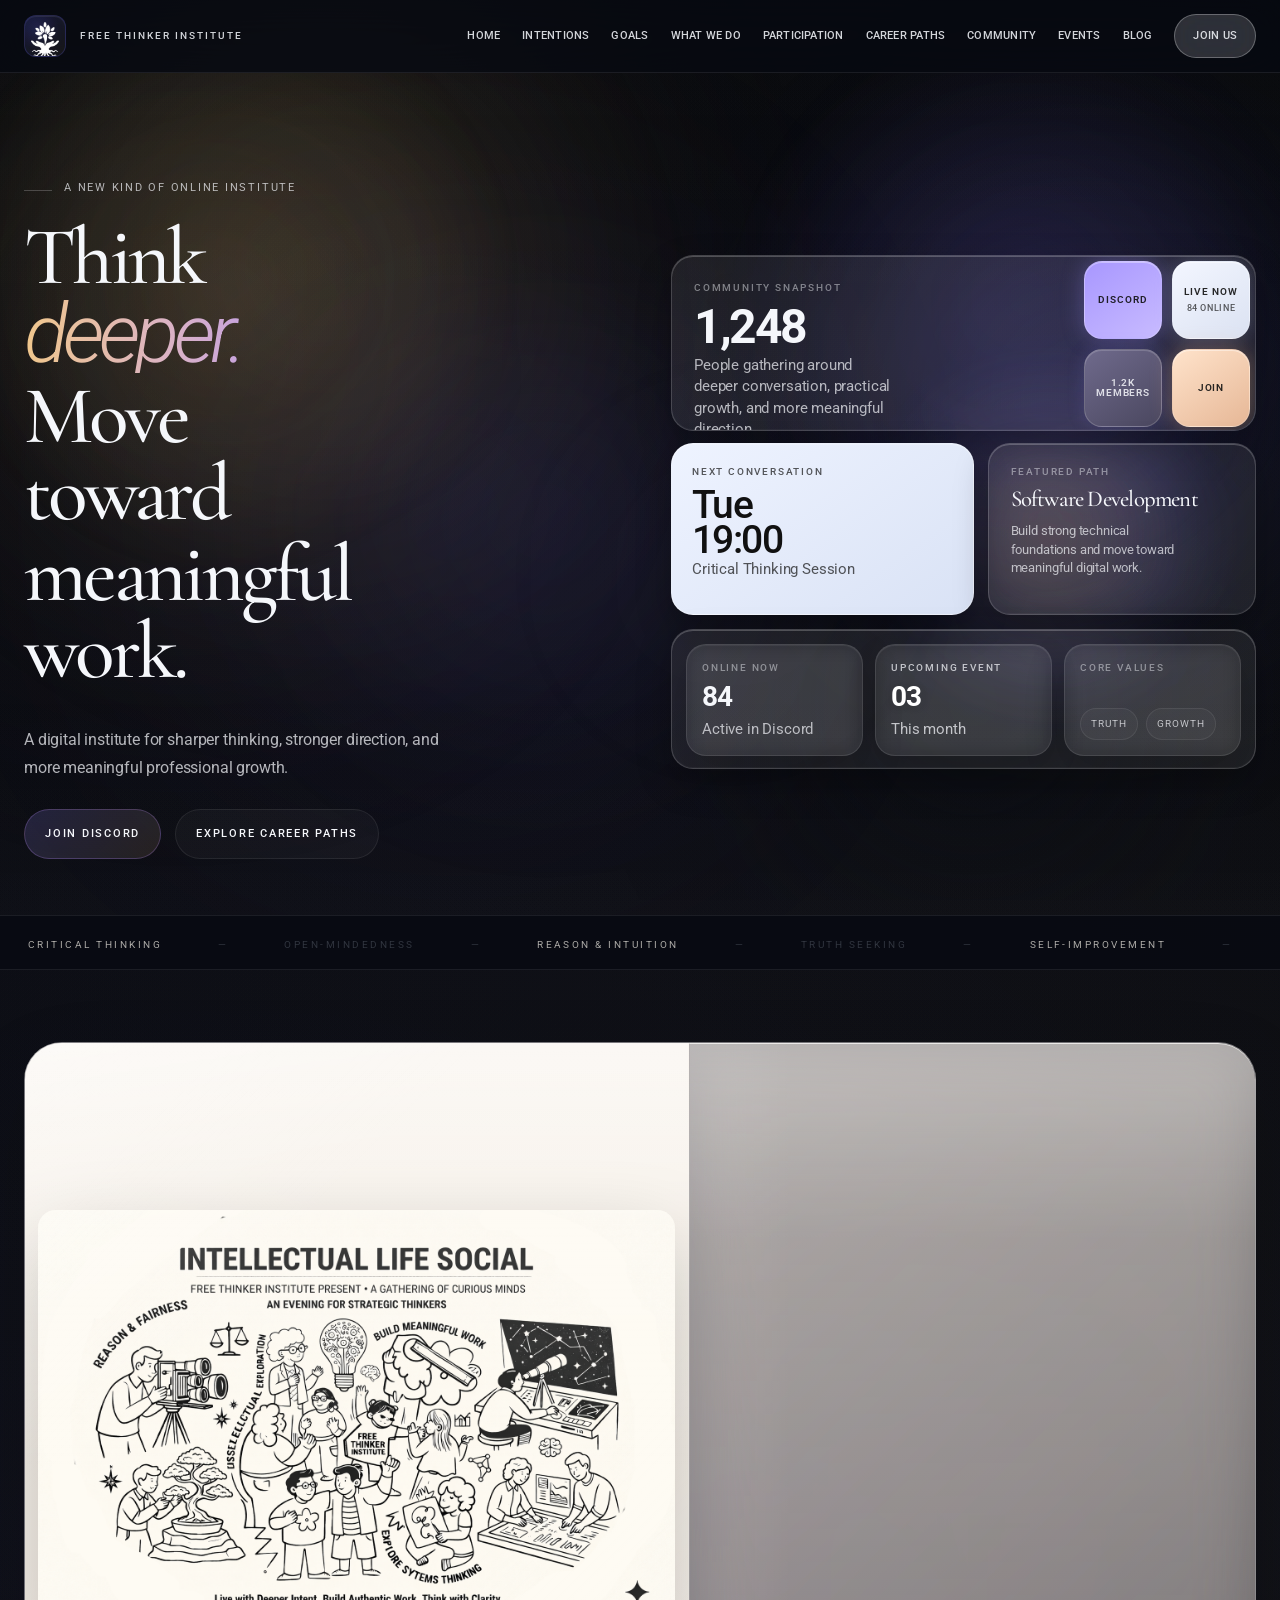
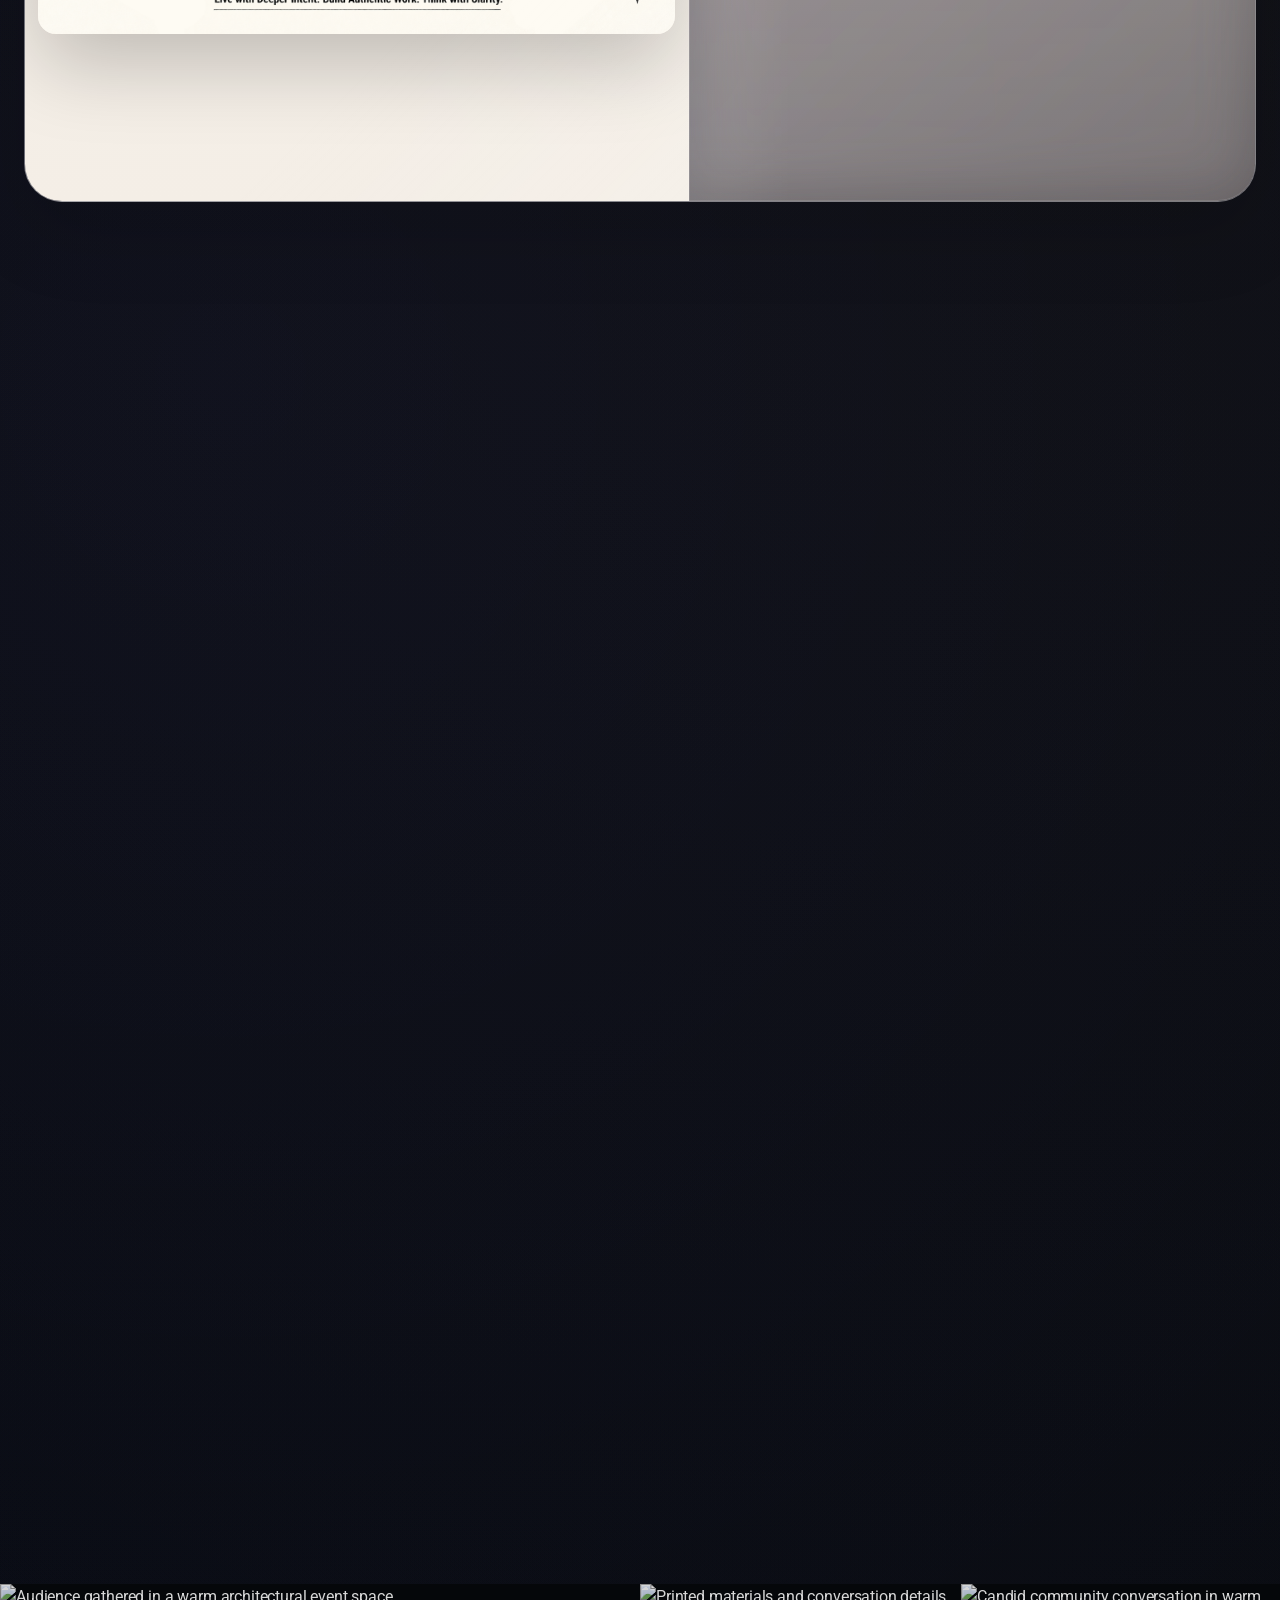
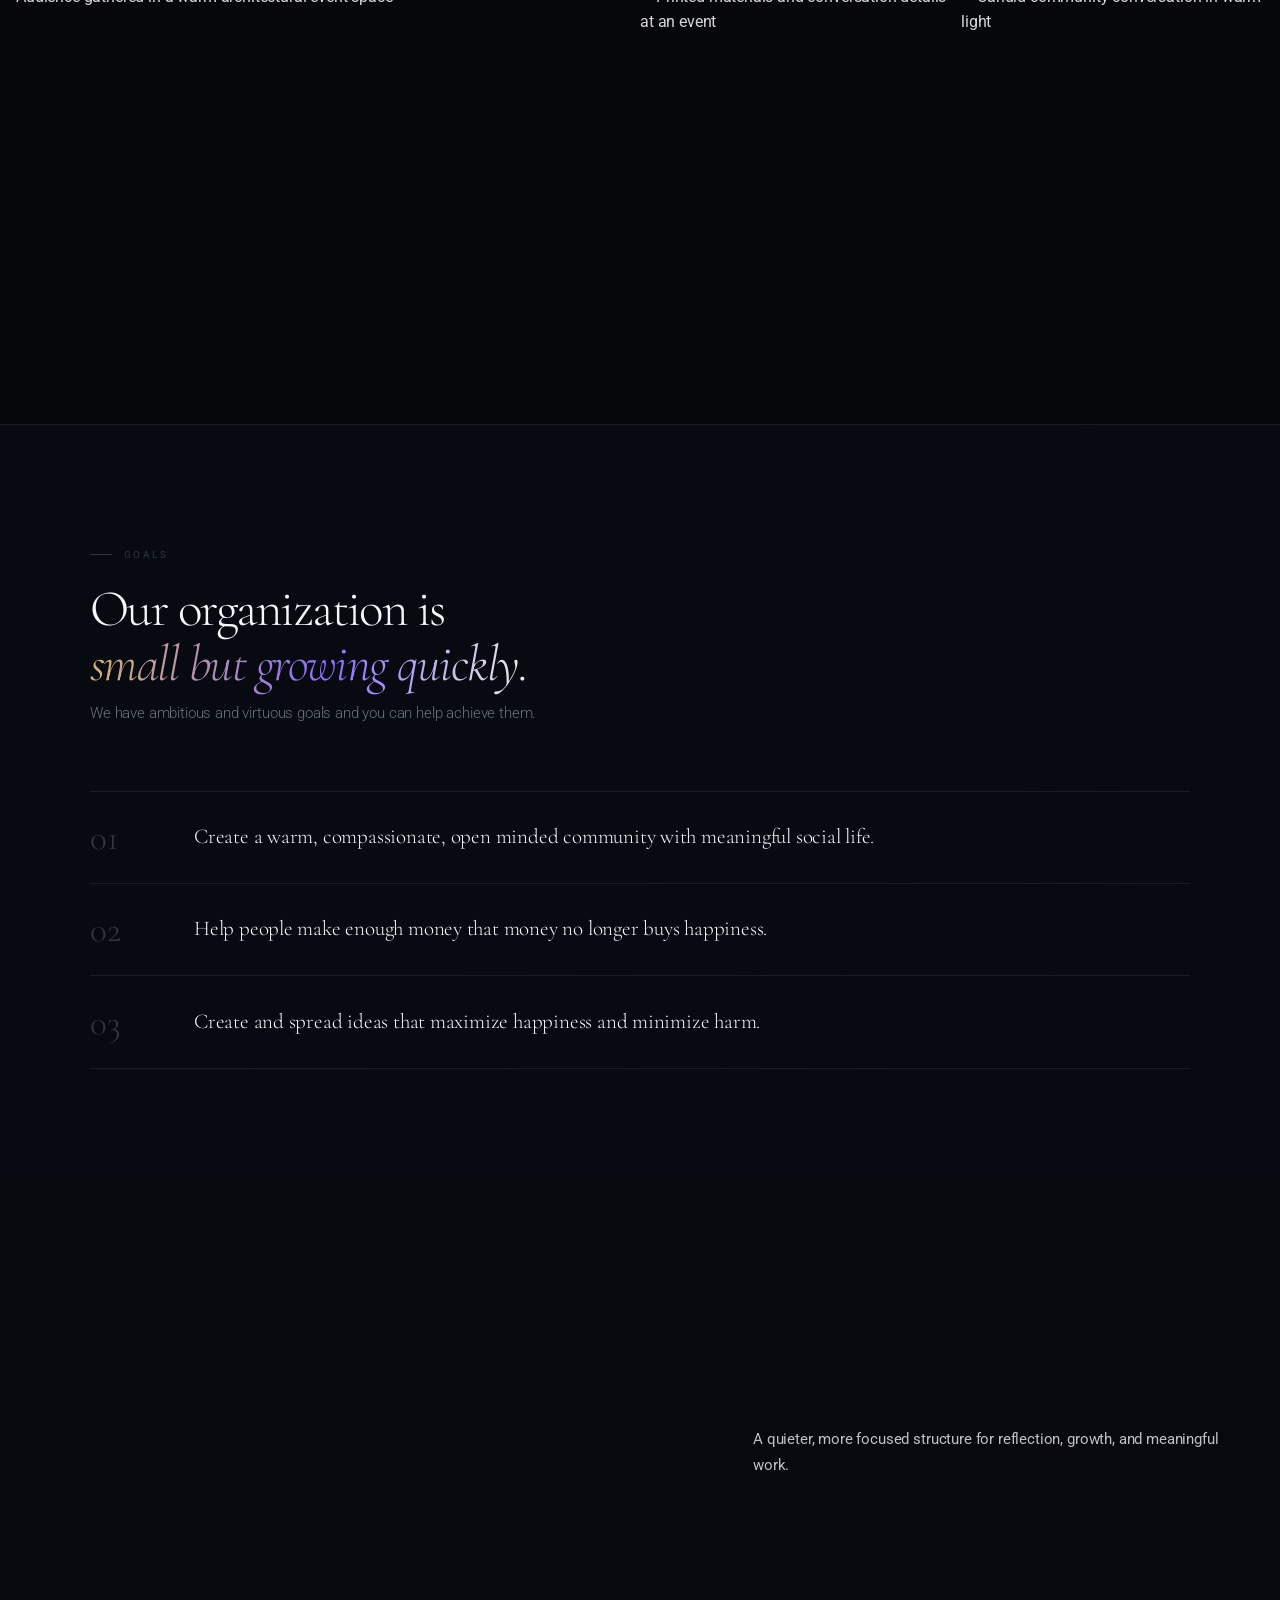
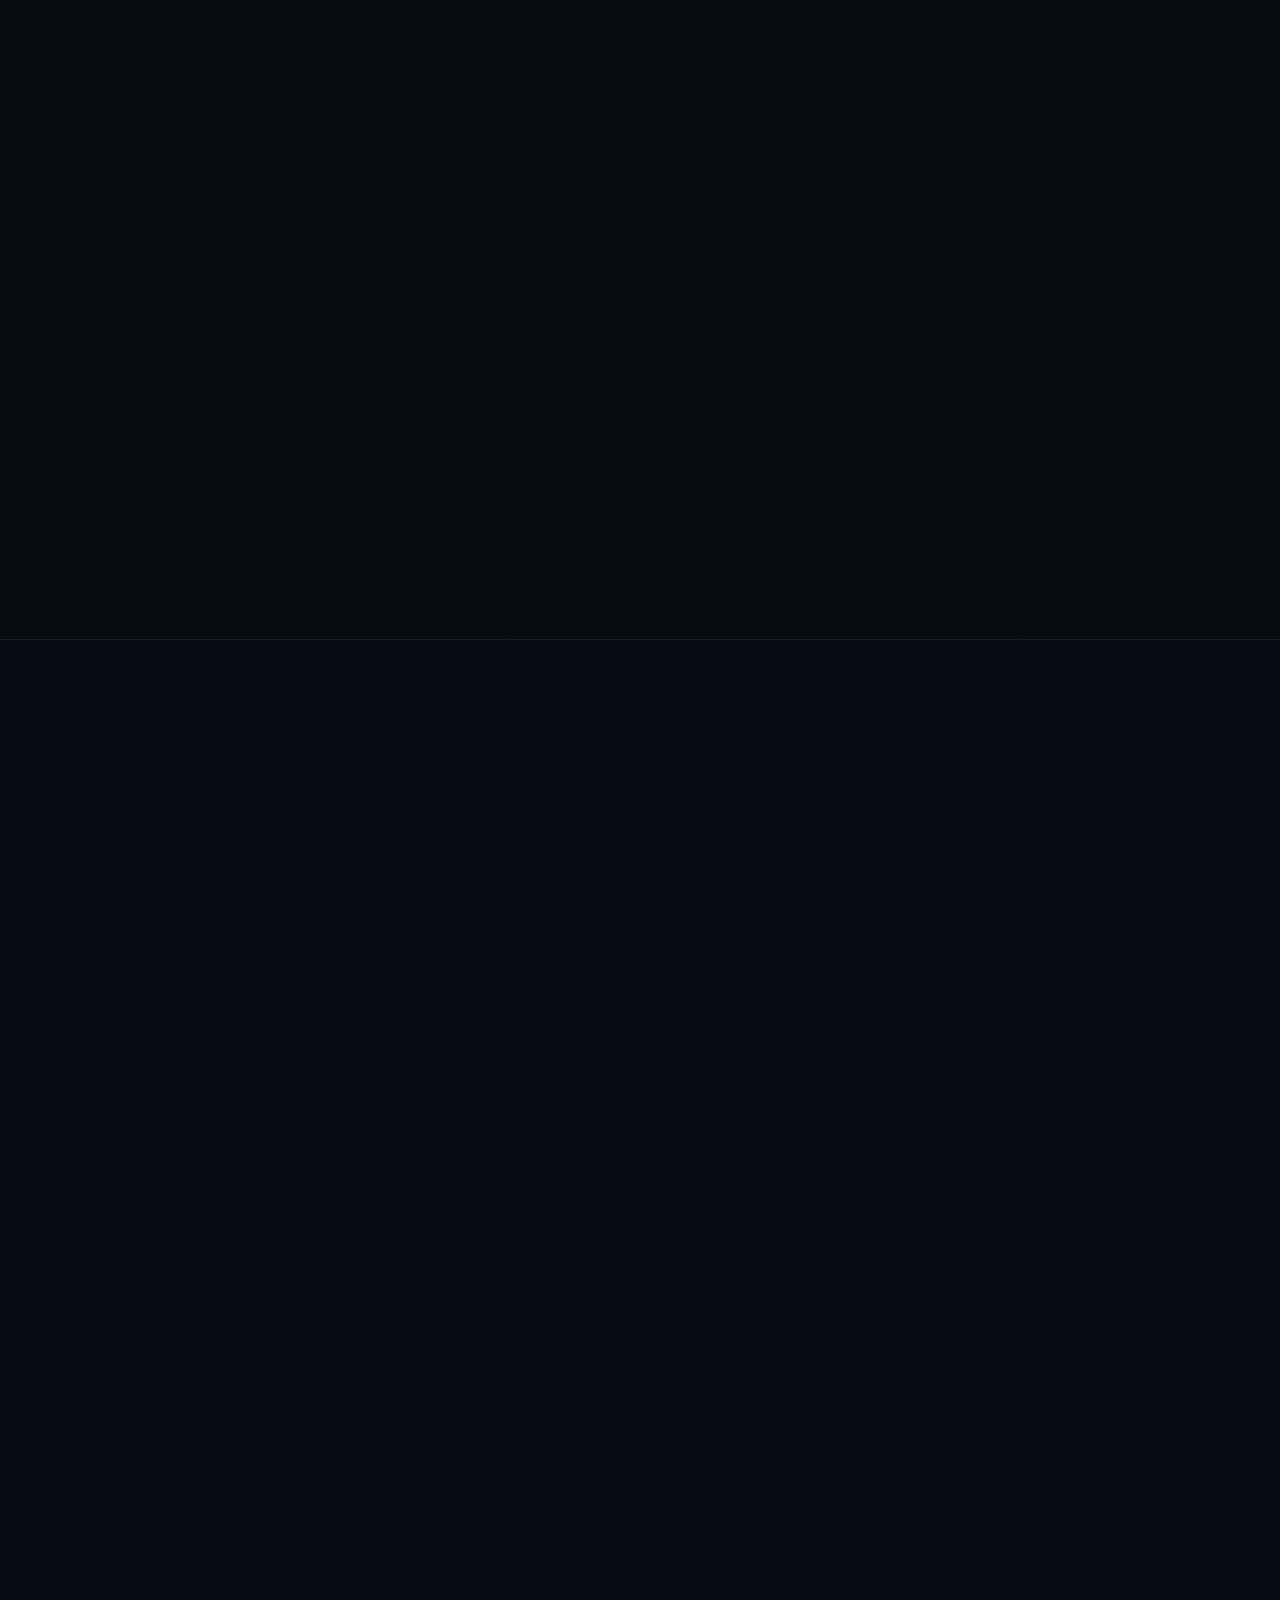
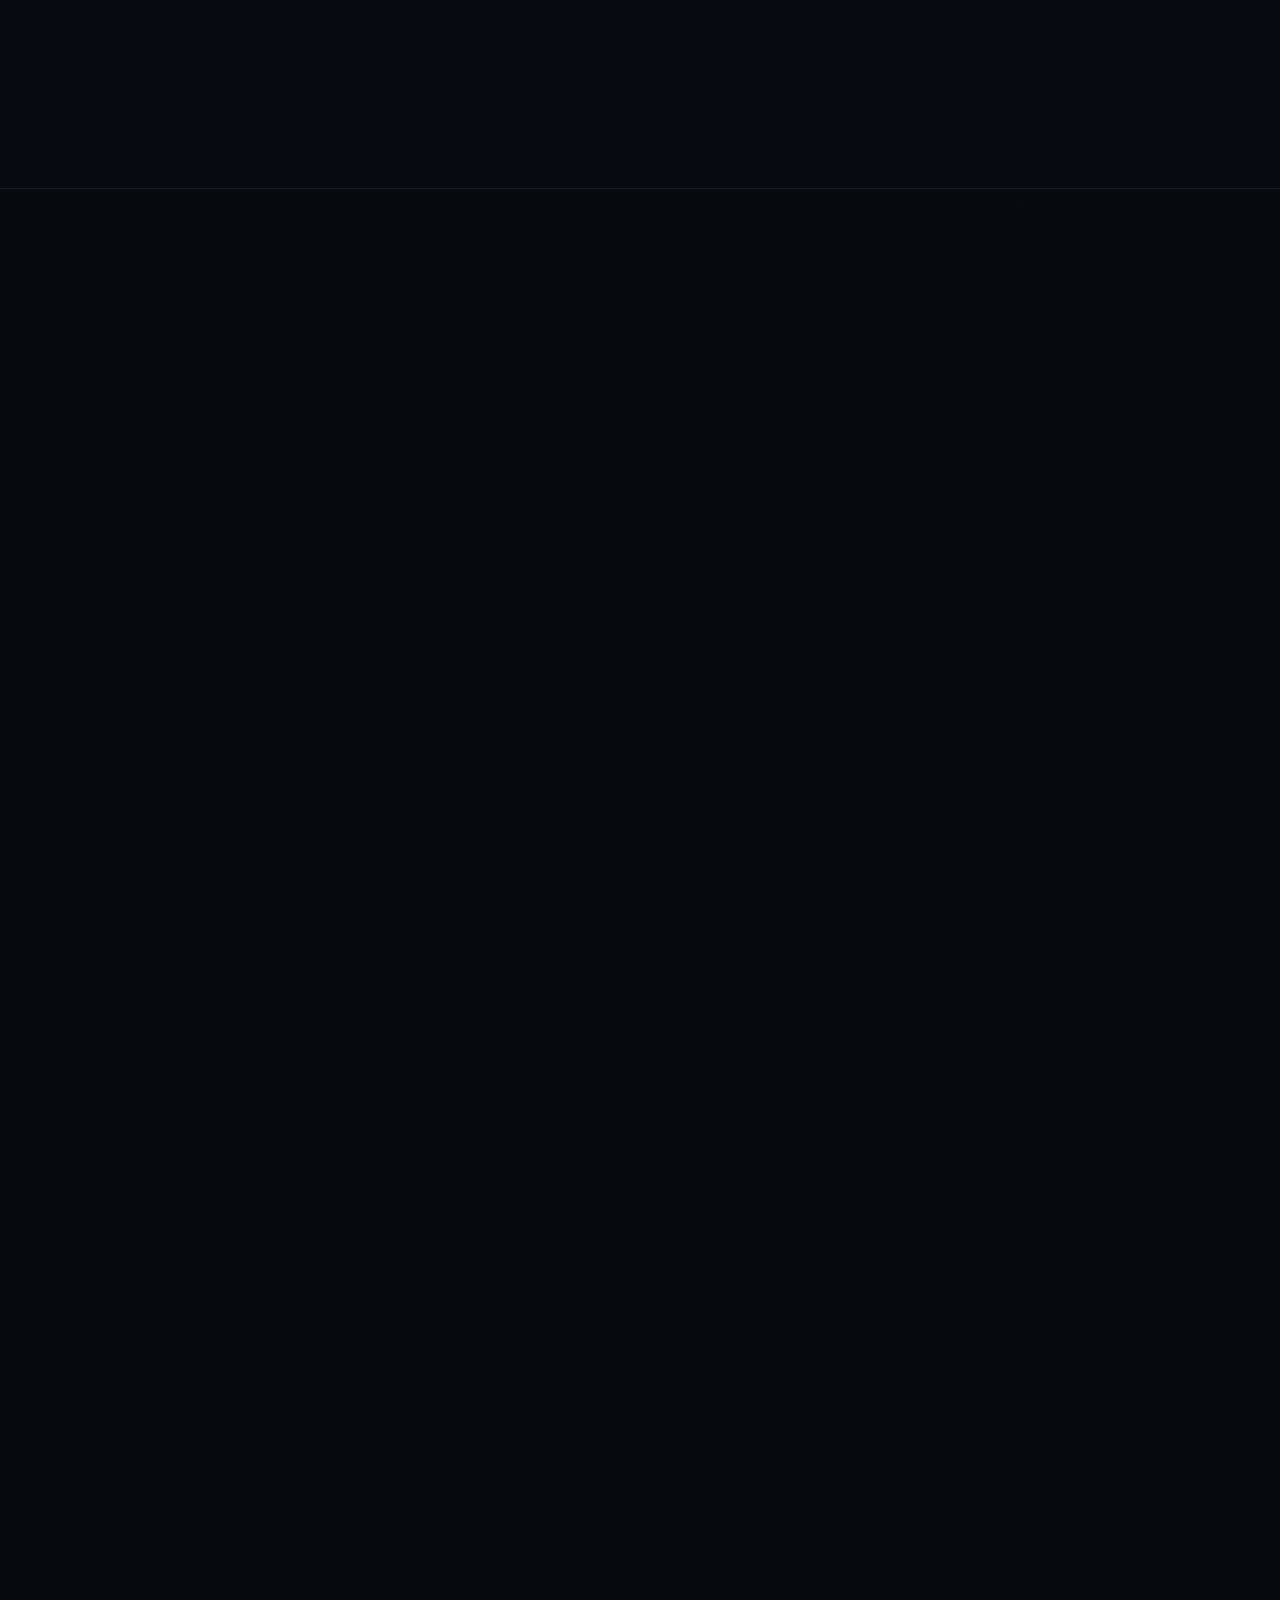
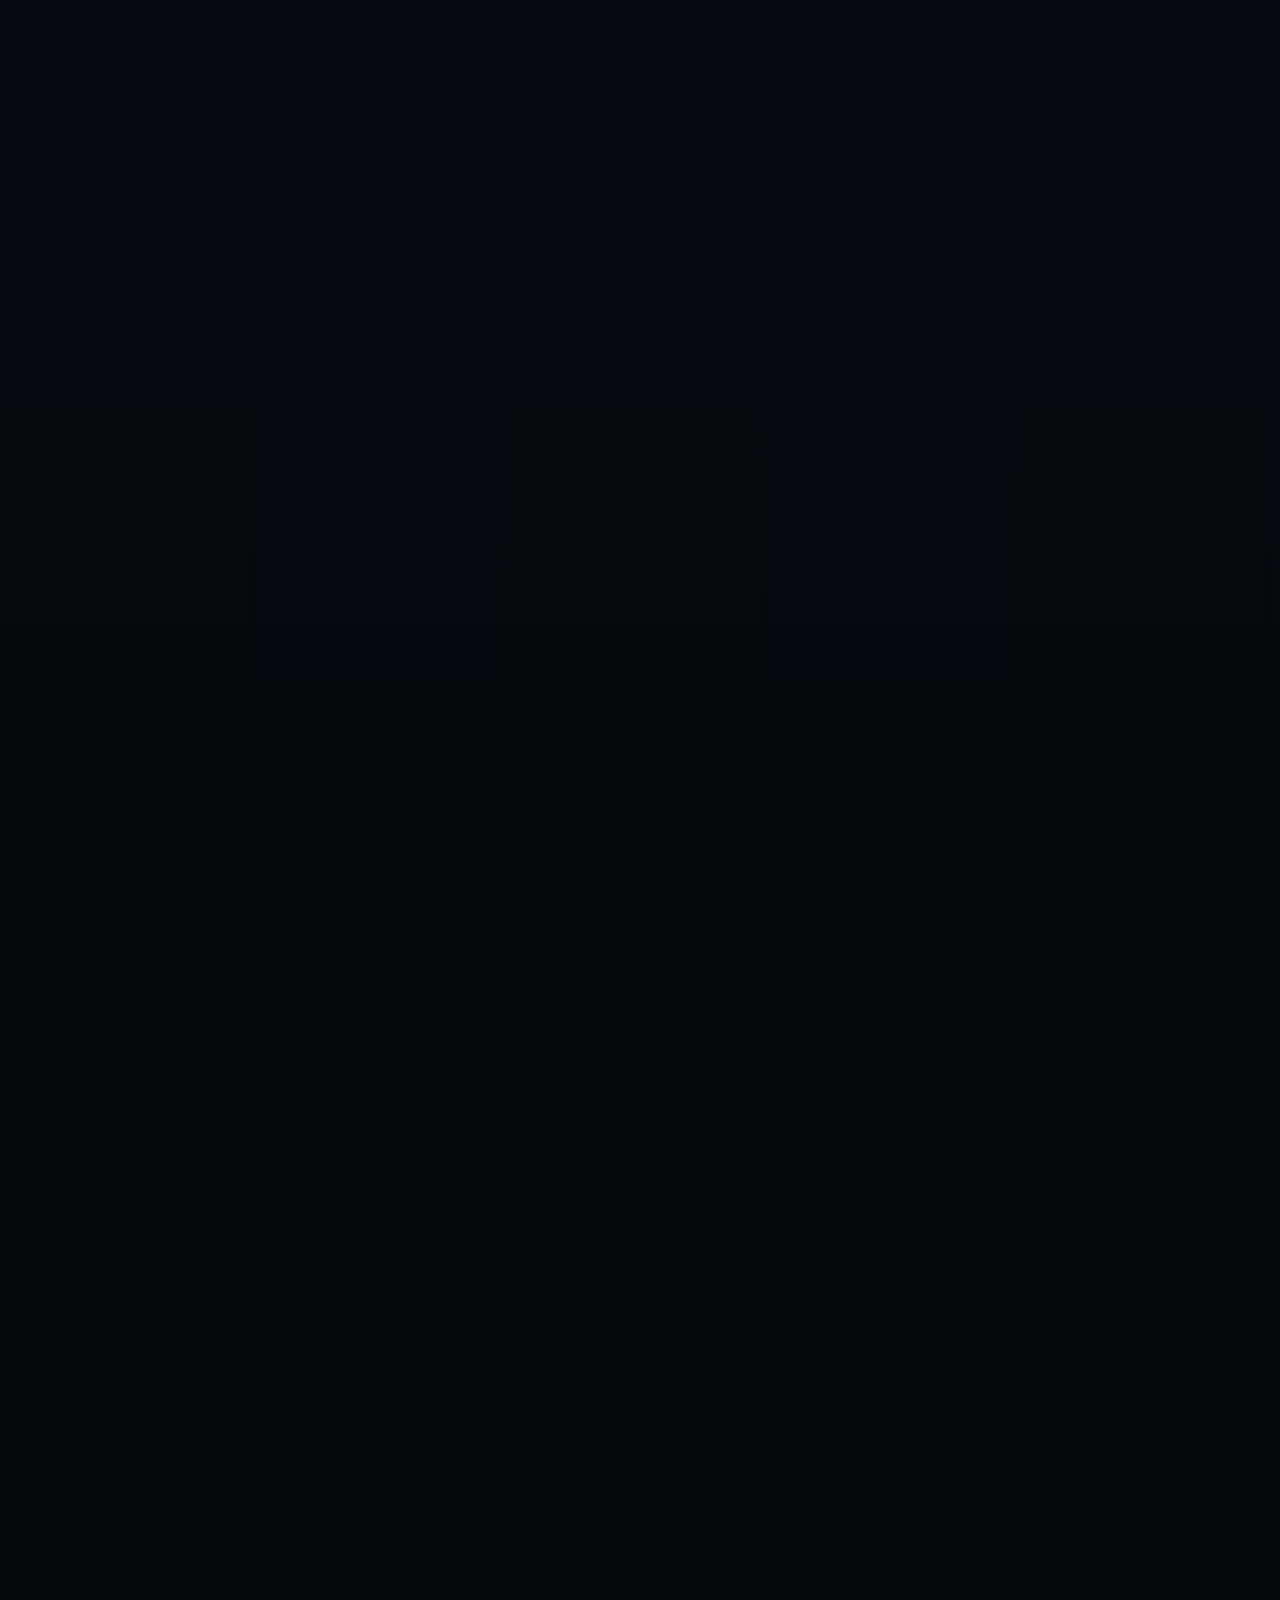
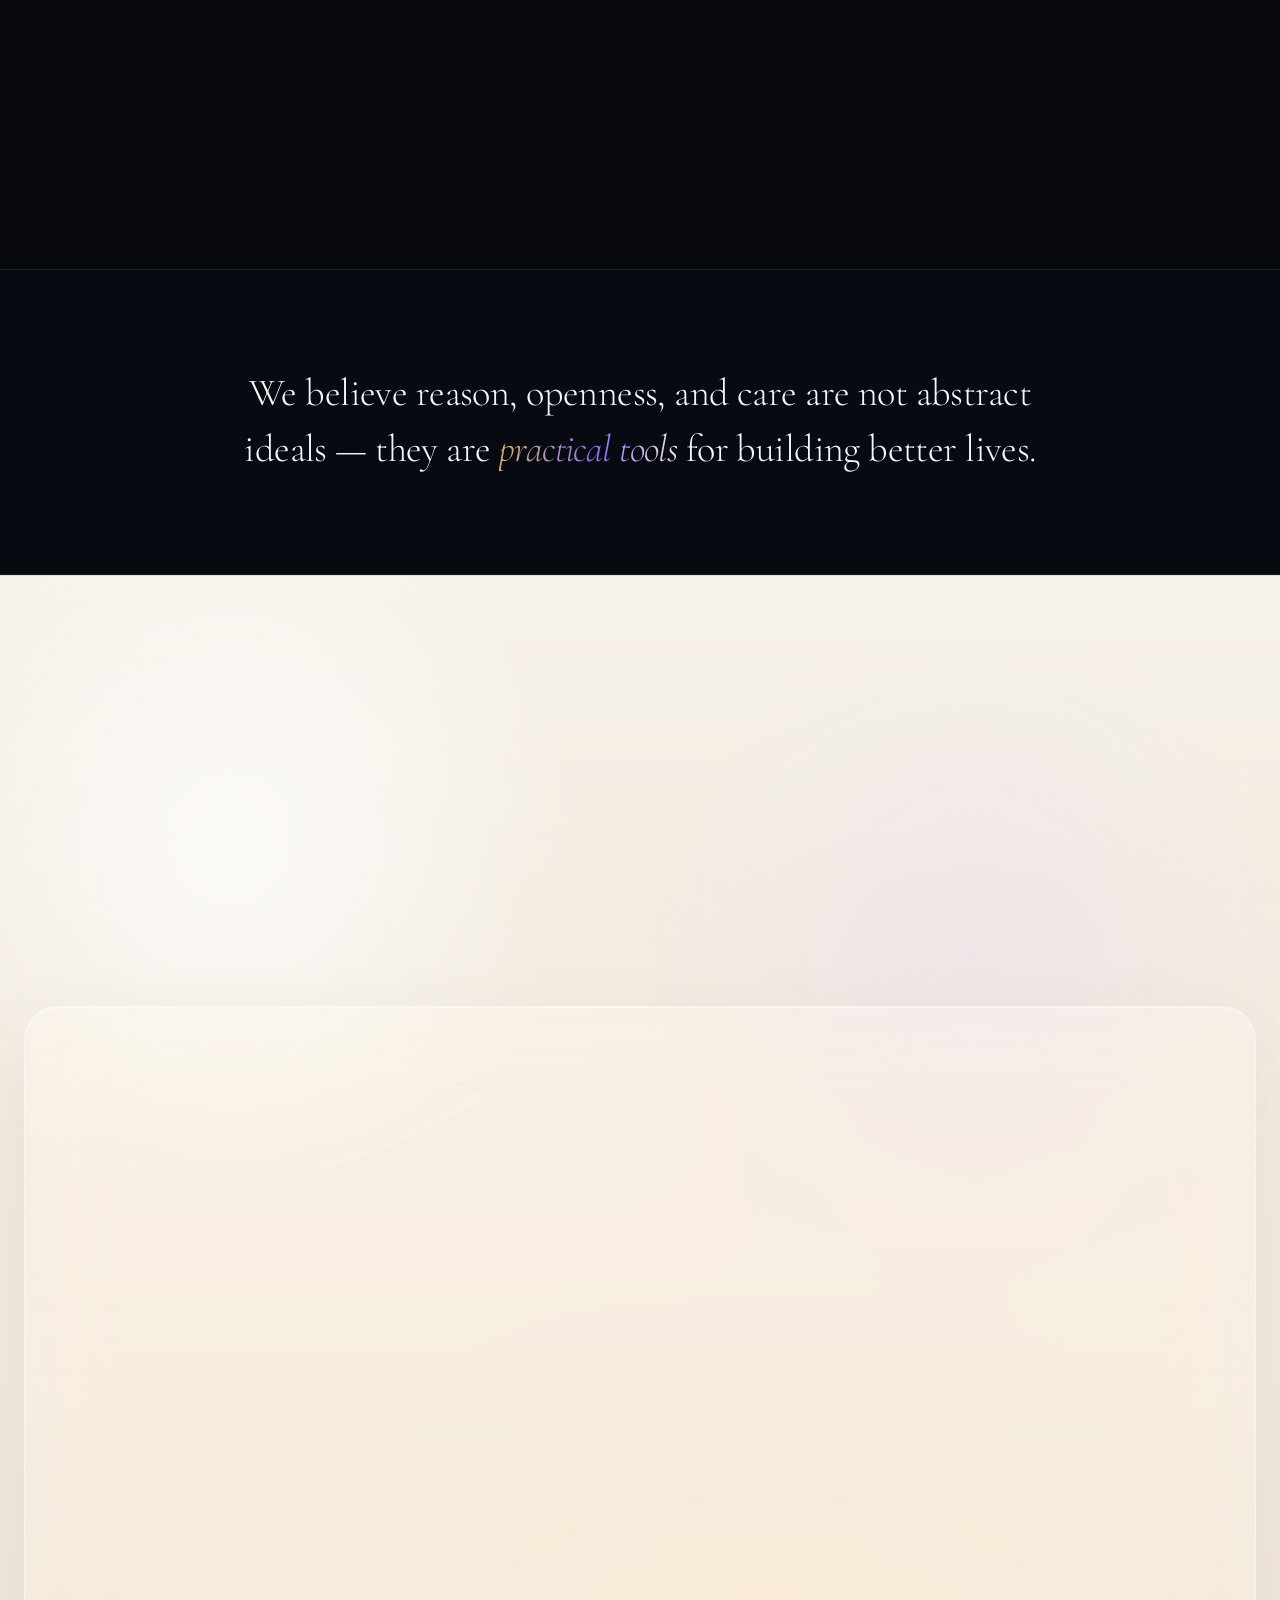
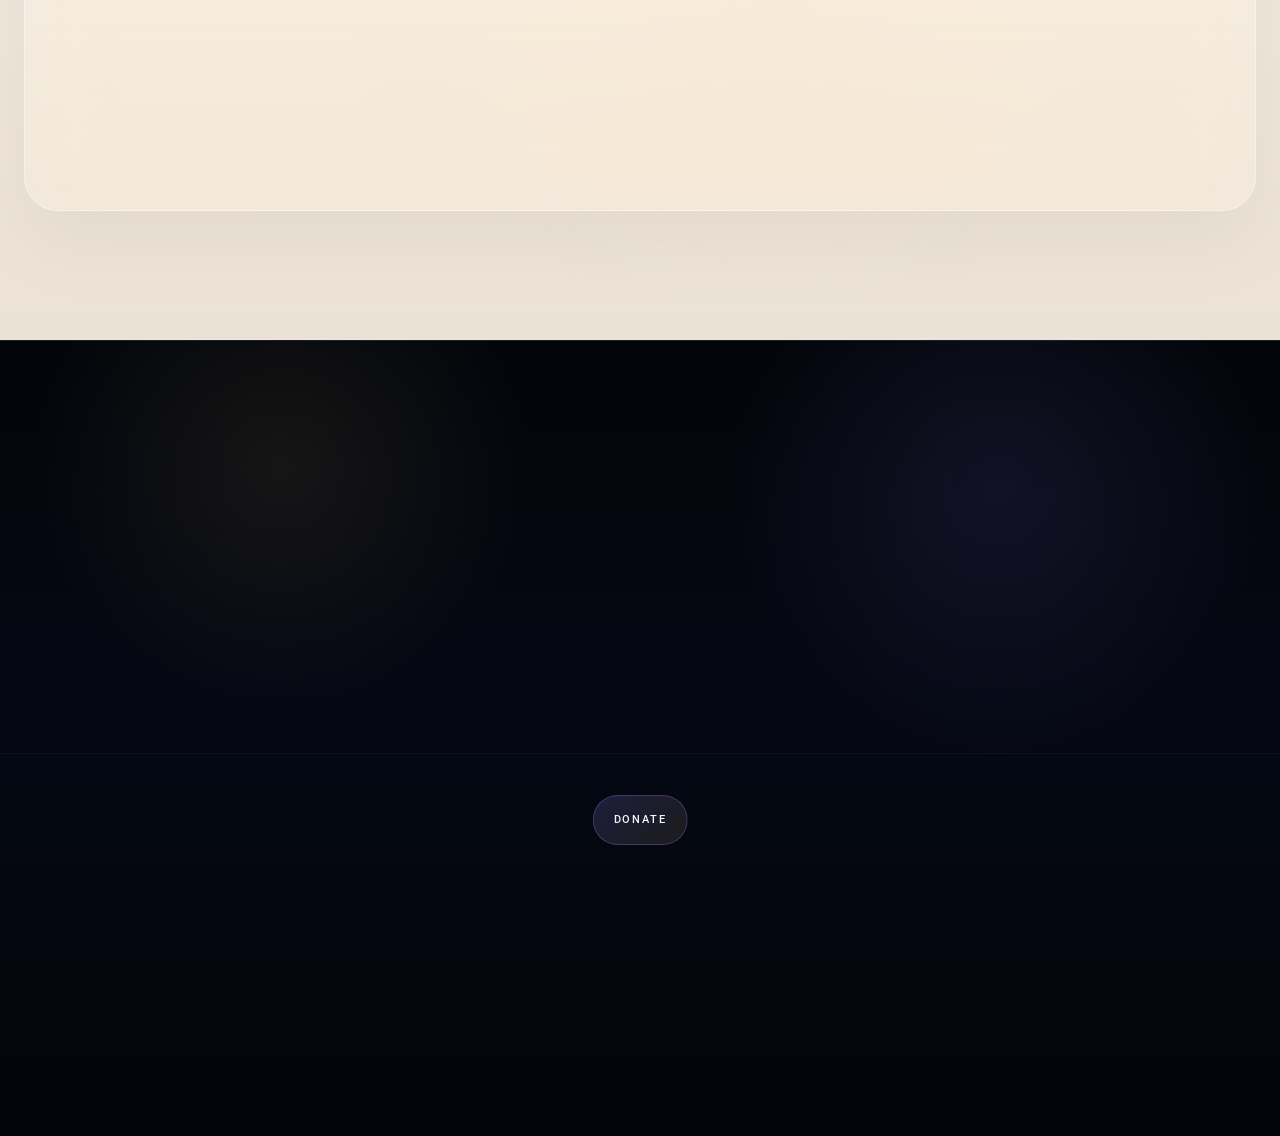
==== commit 32fa5299: "Update index.html" ====
--- a/index.html
+++ b/index.html
@@ -15,6 +15,13 @@
 
   <link rel="stylesheet" href="style.css" />
   <link rel="stylesheet" href="fixes.css" />
+  <style>
+    @keyframes shimmerFlow {
+      0% { background-position: 0% 50%; }
+      50% { background-position: 100% 50%; }
+      100% { background-position: 0% 50%; }
+    }
+  </style>
 </head>
 <body>
   <div class="noise-filter" aria-hidden="true"></div>
@@ -228,7 +235,7 @@
           />
 
           <div class="poster-oval-container" aria-hidden="true">
-            <svg viewBox="0 0 500 500" class="oval-text-svg" xmlns="http://www.w3.org/2000/svg">
+            <svg viewBox="0 0 500 500" class="oval-text-svg">
               <defs>
                 <path
                   id="finalOvalPath"
@@ -239,9 +246,9 @@
                 />
               </defs>
               <text class="oval-text-content">
-                <textPath href="#finalOvalPath" startOffset="0%">
-                  • INTELLECTUAL HUMILITY • TRUTH SEEKING • CRITICAL THINKING • MEANINGFUL PURPOSE • OPEN MINDEDNESS • DEEPER INTENT •
-                </textPath>
+               <textPath href="#finalOvalPath" startOffset="0%">
+  • INTELLECTUAL HUMILITY • TRUTH SEEKING • CRITICAL THINKING • MEANINGFUL PURPOSE • OPEN MINDEDNESS • DEEPER INTENT •
+</textPath>
               </text>
             </svg>
           </div>
@@ -483,13 +490,13 @@
     </section>
 
     <div class="photo-strip" id="photoStrip">
-      <div class="photo-wrap" data-photo">
+      <div class="photo-wrap" data-photo>
         <img src="https://images.unsplash.com/photo-1511578314322-379afb476865?auto=format&fit=crop&w=1600&q=80" alt="Audience gathered in a warm architectural event space" />
       </div>
-      <div class="photo-wrap" data-photo">
+      <div class="photo-wrap" data-photo>
         <img src="https://images.unsplash.com/photo-1515169067868-5387ec356754?auto=format&fit=crop&w=1200&q=80" alt="Printed materials and conversation details at an event" />
       </div>
-      <div class="photo-wrap" data-photo">
+      <div class="photo-wrap" data-photo>
         <img src="https://images.unsplash.com/photo-1529156069898-49953e39b3ac?auto=format&fit=crop&w=1200&q=80" alt="Candid community conversation in warm light" />
       </div>
     </div>
@@ -957,5 +964,68 @@
   </div>
 
   <script src="script.js"></script>
+  <script>
+const magneticItems = document.querySelectorAll(
+  '.hero-dashboard-btn, .hero-dash-tile'
+);
+
+magneticItems.forEach((item) => {
+  item.addEventListener('mousemove', (e) => {
+    const rect = item.getBoundingClientRect();
+
+    const x = e.clientX - rect.left;
+    const y = e.clientY - rect.top;
+
+    const moveX = (x - rect.width / 2) / 18;
+    const moveY = (y - rect.height / 2) / 18;
+
+    item.style.transform = `translate(${moveX}px, ${moveY}px)`;
+    item.style.boxShadow = `
+      0 18px 40px rgba(0,0,0,0.35),
+      0 0 35px rgba(139,92,246,0.14)
+    `;
+  });
+
+  item.addEventListener('mouseleave', () => {
+    item.style.transform = 'translate(0px, 0px)';
+    item.style.boxShadow = '';
+  });
+});
+</script>
+  <script>
+document.addEventListener("DOMContentLoaded", () => {
+  const magneticItems = document.querySelectorAll(
+    ".hero-dashboard-btn, .hero-dash-tile, .hero-card, .hero-box"
+  );
+
+  magneticItems.forEach((item) => {
+    item.style.transition =
+      "transform 0.18s cubic-bezier(0.22, 1, 0.36, 1), box-shadow 0.22s ease";
+
+    item.addEventListener("mousemove", (e) => {
+      const rect = item.getBoundingClientRect();
+
+      const x = e.clientX - rect.left;
+      const y = e.clientY - rect.top;
+
+      const moveX = (x - rect.width / 2) / 22;
+      const moveY = (y - rect.height / 2) / 22;
+
+      item.style.transform = `translate(${moveX}px, ${moveY}px) scale(1.01)`;
+
+      item.style.boxShadow = `
+        0 18px 40px rgba(0,0,0,0.35),
+        0 0 30px rgba(139,92,246,0.14),
+        inset 0 1px 0 rgba(255,255,255,0.08)
+      `;
+    });
+
+    item.addEventListener("mouseleave", () => {
+      item.style.transform = "translate(0px, 0px) scale(1)";
+      item.style.boxShadow = "";
+    });
+  });
+});
+</script>
 </body>
 </html>
--- a/fixes.css
+++ b/fixes.css
@@ -1,124 +1,125 @@
-/* =========================================================
-   FREE THINKER INSTITUTE â€” SAFE FINAL FIXES
-   Keep this file small. It should only contain browser fixes
-   and final overrides that must load after style.css.
-   ========================================================= */
-
-/* ---------- Safari / WebKit rendering stability ---------- */
-* {
-  -webkit-font-smoothing: antialiased;
-  text-rendering: optimizeLegibility;
-}
-
-html {
-  scroll-behavior: smooth;
-  -webkit-text-size-adjust: 100%;
-}
-
-body {
-  overflow-x: hidden;
-}
-
-.hero.hero-dashboard,
-.hero {
-  min-height: calc(100svh - 72px) !important;
-}
-
-nav,
-.brand-mark,
-.hero-card,
-.hero-dash-card,
-.hero-dash-tile-glass,
-.hero-dash-mini,
-.about.about-bright,
-.about-content-bright,
-.next-conversation,
-.next-box,
-.schedule-box {
-  -webkit-backdrop-filter: blur(18px) saturate(160%);
-  backdrop-filter: blur(18px) saturate(160%);
-}
-
-.hero-dashboard-title em,
-.community-equation.pastel-shimmer,
-.hero-gradient,
-.shimmer-text {
-  -webkit-background-clip: text !important;
-  background-clip: text !important;
-  -webkit-text-fill-color: transparent !important;
-  color: transparent !important;
-}
-
-/* Safari can clip serif italics and shimmer text without this. */
-.hero-dashboard-title,
-.hero-dashboard-title em,
+/* =========================
+   FINAL ABOUT / POSTER FIX
+   ========================= */
+
+.about-poster-shell {
+  position: relative;
+  width: min(78%, 520px);
+  display: flex;
+  align-items: center;
+  justify-content: center;
+  z-index: 2;
+}
+
+.about-poster-image {
+  position: relative;
+  z-index: 2;
+  width: 100%;
+  height: auto;
+  display: block;
+  object-fit: contain;
+  object-position: center;
+  border-radius: 18px;
+  box-shadow: 0 30px 80px rgba(0, 0, 0, 0.22);
+}
+
+.poster-oval-container {
+  position: absolute;
+  inset: 50%;
+  width: 142%;
+  height: 142%;
+  transform: translate(-50%, -50%) scale(0.9);
+  transform-origin: center;
+  opacity: 0;
+  pointer-events: none;
+  z-index: 3;
+  transition: opacity 0.45s ease, transform 0.55s ease;
+}
+
+.about-poster-shell:hover .poster-oval-container {
+  opacity: 1;
+  transform: translate(-50%, -50%) scale(1);
+}
+
+.oval-text-svg {
+  width: 100%;
+  height: 100%;
+  overflow: visible;
+  animation: ovalSpin 22s linear infinite;
+}
+
+.oval-text-content {
+  fill: rgba(47, 38, 34, 0.82);
+  font-family: "Inter", system-ui, sans-serif;
+  font-size: 14px;
+  font-weight: 500;
+  letter-spacing: 4px;
+  text-transform: uppercase;
+}
+
+@keyframes ovalSpin {
+  from { transform: rotate(0deg); }
+  to { transform: rotate(360deg); }
+}
+
+.about-content-bright {
+  position: relative;
+}
+
+.about-content-bright::before {
+  content: "";
+  position: absolute;
+  inset: 0;
+  pointer-events: none;
+  background:
+    linear-gradient(180deg, rgba(255,255,255,0.22) 0%, transparent 26%),
+    linear-gradient(90deg, rgba(255,255,255,0.08) 0%, transparent 18%);
+  z-index: 0;
+}
+
+.about-content-bright > * {
+  position: relative;
+  z-index: 1;
+}
+
 .community-heading,
-.community-heading .kinetic-em,
 .about-heading,
+.hero-title,
 .intentions-heading,
 .what-heading,
 .goals-heading,
 .learn-heading,
-.editorial-title,
-.editorial-title em {
+.editorial-title {
   overflow: visible !important;
-  line-height: 1.12 !important;
-  padding-bottom: 0.08em !important;
-}
-
-.editorial-title,
-.editorial-title em,
-.editorial-header h2 {
-  line-height: 1.22 !important;
-  padding-bottom: 0.18em !important;
-}
-
-.community-heading .kinetic-em,
-.editorial-title em {
-  display: inline-block !important;
-}
-
-/* Flip cards in Safari */
-.intention-flip,
-.flip-card {
-  perspective: 1200px;
-  -webkit-perspective: 1200px;
-}
-
-.flip-inner,
-.intention-inner {
-  transform-style: preserve-3d;
-  -webkit-transform-style: preserve-3d;
-}
-
-.flip-front,
-.flip-back,
-.intention-front,
-.intention-back {
-  backface-visibility: hidden;
-  -webkit-backface-visibility: hidden;
-  transform: translateZ(0);
-  -webkit-transform: translateZ(0);
-}
-
-/* GPU layer: reduces Safari flicker on glass/hover cards. */
-.hero-dash-card,
-.hero-dash-tile,
-.hero-dash-mini,
+  line-height: 1.08 !important;
+  padding-bottom: 0.08em;
+  max-width: 100%;
+}
+
+.community-heading .kinetic-em {
+  display: inline !important;
+  white-space: normal !important;
+  overflow: visible !important;
+  padding-right: 0 !important;
+}
+
+.community-header,
+.community-header > div,
+.community-heading {
+  overflow: visible !important;
+}
+
+.hero-card,
+.comm-card,
+.editorial-card,
 .bento-item,
 .what-card,
-.comm-card,
-.editorial-card,
 .quiz-question,
-.pathfinder-shell,
-.about-poster-image,
-.poster-oval-container,
-.oval-text-svg {
-  transform: translateZ(0);
-  -webkit-transform: translateZ(0);
-}
-
-/* Mask fallback: keep border glow safe in Safari. */
+.pathfinder-shell {
+  position: relative;
+  overflow: hidden;
+}
+
 .hero-card::after,
 .comm-card::after,
 .editorial-card::after,
@@ -126,12 +127,113 @@
 .what-card::after,
 .quiz-question::after,
 .pathfinder-shell::after {
+  content: "";
+  position: absolute;
+  inset: -1px;
+  border-radius: inherit;
+  pointer-events: none;
+  opacity: 0;
+  transition: opacity 0.35s ease;
+  padding: 1px;
+  background: radial-gradient(
+    240px circle at var(--mx, 50%) var(--my, 50%),
+    rgba(255,255,255,0.28),
+    rgba(255,255,255,0.10) 18%,
+    transparent 52%
+  );
   -webkit-mask: linear-gradient(#000 0 0) content-box, linear-gradient(#000 0 0);
   -webkit-mask-composite: xor;
+  mask: linear-gradient(#000 0 0) content-box, linear-gradient(#000 0 0);
   mask-composite: exclude;
 }
 
-/* Poster/about final scale, kept compact. */
+.hero-card:hover::after,
+.comm-card:hover::after,
+.editorial-card:hover::after,
+.bento-item:hover::after,
+.what-card:hover::after,
+.quiz-question:hover::after,
+.pathfinder-shell:hover::after {
+  opacity: 1;
+}
+
+@media (max-width: 980px) {
+  .about.about-bright {
+    grid-template-columns: 1fr !important;
+  }
+
+  .poster-column {
+    min-height: 520px !important;
+    border-right: none !important;
+    border-bottom: 1px solid rgba(255,255,255,0.24);
+  }
+
+  .about-poster-shell {
+    width: min(82%, 420px);
+  }
+
+  .poster-oval-container {
+    width: 150%;
+    height: 150%;
+  }
+
+  .oval-text-content {
+    font-size: 11px;
+    letter-spacing: 3px;
+  }
+}
+/* =========================
+   POSTER SCALE UPGRADE
+   ========================= */
+
+.about-poster-shell {
+  width: min(92%, 640px) !important;
+}
+
+.about-poster-image {
+  width: 100% !important;
+  max-width: none !important;
+}
+
+/* bigger, wider oval */
+.poster-oval-container {
+  width: 165% !important;
+  height: 152% !important;
+  transform: translate(-50%, -50%) scale(0.94) !important;
+}
+
+.about-poster-shell:hover .poster-oval-container {
+  transform: translate(-50%, -50%) scale(1) !important;
+}
+
+/* make the oval text fill the path better */
+.oval-text-content {
+  font-size: 16px !important;
+  letter-spacing: 5.2px !important;
+  font-weight: 500 !important;
+}
+
+/* optional: slightly slower feels more elegant */
+.oval-text-svg {
+  animation: ovalSpin 28s linear infinite !important;
+}
+
+@media (max-width: 980px) {
+  .about-poster-shell {
+    width: min(88%, 500px) !important;
+  }
+
+  .poster-oval-container {
+    width: 158% !important;
+    height: 146% !important;
+  }
+
+  .oval-text-content {
+    font-size: 12px !important;
+    letter-spacing: 3.6px !important;
+  }
+}
+/* make poster slightly bigger so it nearly touches left/right edges */
 .about-poster-shell,
 .poster-wrap,
 .about-img-wrap {
@@ -145,22 +247,12 @@
   max-width: none !important;
 }
 
+/* oval grows with poster */
 .poster-oval-container {
   width: 172% !important;
   height: 156% !important;
 }
-
-.oval-text-svg {
-  animation: ovalSpin 28s linear infinite !important;
-  overflow: visible;
-}
-
-.oval-text-content {
-  font-size: 16px !important;
-  letter-spacing: 5.2px !important;
-}
-
-/* What We Do text/card cleanup */
+/* fix weird blue duplicated text in what-we-do cards */
 .what-card,
 .what-card * {
   text-shadow: none !important;
@@ -176,6 +268,7 @@
   filter: none !important;
 }
 
+/* kill accidental duplicated pseudo text */
 .what-card li::before,
 .what-card li::after,
 .what-card a::before,
@@ -183,37 +276,1656 @@
   text-shadow: none !important;
 }
 
+/* make links clean */
+.what-link {
+  display: inline-flex;
+  align-items: center;
+  gap: 8px;
+  color: var(--violet);
+  font-family: var(--sans);
+  letter-spacing: 0.12em;
+}
+
+/* safe arrow */
+.what-link::after {
+  content: "\2192";
+  display: inline-block;
+  transform: none !important;
+  filter: none !important;
+}
+/* fix weird faded intro text in what-we-do section */
 .what-intro {
   color: rgba(245, 247, 251, 0.88) !important;
+  opacity: 1 !important;
+  font-weight: 400 !important;
+  line-height: 1.7 !important;
+  text-shadow: 0 1px 8px rgba(0, 0, 0, 0.22);
+  max-width: 520px;
+}
+
+/* if reveal animation is making it look ghosted */
+.what-intro.reveal-up {
+  transform: none !important;
+  filter: none !important;
+}
+/* fix headline clipping in career section */
+.editorial-title,
+.editorial-title em,
+.editorial-header h2 {
+  line-height: 1.22 !important;
+  padding-bottom: 0.18em !important;
+  margin-bottom: 0.28em !important;
+  overflow: visible !important;
+  display: block;
+}
+
+/* make italic word safe */
+.editorial-title em {
+  display: inline-block;
+  padding-bottom: 0.08em;
+}
+/* fix community heading clipping */
+.community-heading,
+.community-heading .kinetic-em {
+  overflow: visible !important;
+  max-width: none !important;
+  width: auto !important;
+  padding-right: 0.18em !important;
+  line-height: 1.08 !important;
+}
+
+/* specifically protect italic word */
+.community-heading .kinetic-em {
+  display: inline-block !important;
+  padding-right: 0.12em !important;
+}
+/* =================================
+   BENTO TOP GLOW ON HOVER
+   ================================= */
+
+.learn-more .bento-item {
+  position: relative;
+  overflow: hidden;
+}
+
+.learn-more .bento-item::before {
+  content: "";
+  position: absolute;
+  top: 0;
+  left: 8%;
+  width: 84%;
+  height: 1.5px;
+  border-radius: 999px;
+  background: linear-gradient(
+    90deg,
+    rgba(255, 210, 160, 0),
+    rgba(255, 210, 160, 0.85) 20%,
+    rgba(167, 139, 250, 0.95) 50%,
+    rgba(255, 210, 160, 0.85) 80%,
+    rgba(255, 210, 160, 0)
+  );
+  opacity: 0;
+  transform: translateY(-6px) scaleX(0.92);
+  filter: blur(0.2px);
+  transition: opacity 0.32s ease, transform 0.32s ease;
+  pointer-events: none;
+  z-index: 3;
+}
+
+.learn-more .bento-item:hover::before {
+  opacity: 1;
+  transform: translateY(0) scaleX(1);
+}
+
+/* tiny soft glow under the line */
+.learn-more .bento-item::after {
+  content: "";
+  position: absolute;
+  top: -10px;
+  left: 10%;
+  width: 80%;
+  height: 28px;
+  background: radial-gradient(
+    ellipse at top,
+    rgba(120, 119, 255, 0.16),
+    rgba(255, 210, 160, 0.08) 45%,
+    transparent 72%
+  );
+  opacity: 0;
+  transition: opacity 0.32s ease;
+  pointer-events: none;
+  z-index: 2;
+}
+
+.learn-more .bento-item:hover::after {
+  opacity: 1;
+}
+/* fix floating intro text in What We Do section */
+.what-header {
+  display: grid !important;
+  grid-template-columns: 1.15fr 0.85fr !important;
+  align-items: end !important;
+  gap: 3rem !important;
+}
+
+.what-intro {
+  align-self: end !important;
+  margin-top: 3.2rem !important;
+  padding-top: 0.4rem !important;
+  max-width: 480px !important;
+  line-height: 1.7 !important;
   opacity: 0.88 !important;
+}
+/* ================================
+   COMMUNITY EQUATION SHIMMER
+================================ */
+
+.community-equation {
+  position: relative;
+  display: inline-block;
+  line-height: 0.98 !important;
+  overflow: visible !important;
+}
+
+.community-equation.pastel-shimmer {
+  background: linear-gradient(
+    90deg,
+    #f2c792 0%,
+    #d7b0c5 20%,
+    #b88cf1 45%,
+    #cfd8ff 70%,
+    #d7b0c5 85%,
+    #f2c792 100%
+  );
+  background-size: 220% 100%;
+  -webkit-background-clip: text;
+  background-clip: text;
+  color: transparent;
+  animation: shimmerFlow 8s linear infinite;
+}
+/* ================================
+   COMMUNITY EQUATION SAFE REVEAL
+================================ */
+
+.community-equation {
+  position: relative;
+  display: inline-block;
+  overflow: visible !important;
+  line-height: 0.98 !important;
+}
+
+.community-equation.pastel-shimmer {
+  background: linear-gradient(
+    90deg,
+    #f2c792 0%,
+    #d7b0c5 20%,
+    #b88cf1 45%,
+    #cfd8ff 70%,
+    #d7b0c5 85%,
+    #f2c792 100%
+  );
+  background-size: 220% 100%;
+  -webkit-background-clip: text;
+  background-clip: text;
+  color: transparent;
+  animation: shimmerFlow 8s linear infinite;
+}
+
+.community-equation .eq-line {
+  display: inline-block;
+  opacity: 1;
+  transform: translateY(0);
+  filter: blur(0);
+  transition:
+    opacity 0.45s ease,
+    transform 0.55s cubic-bezier(0.22, 1, 0.36, 1),
+    filter 0.45s ease;
+}
+.community-equation.is-writing .eq-line-1 {
+  opacity: 1;
+  transform: translateY(0);
+  filter: blur(0);
+  transition-delay: 0.05s;
+}
+
+.community-equation.is-writing .eq-line-2 {
+  opacity: 1;
+  transform: translateY(0);
+  filter: blur(0);
+  transition-delay: 0.18s;
+}
+/* =========================
+   FINAL ABOUT / POSTER FIX
+   ========================= */
+
+.about-poster-shell {
+  position: relative;
+  width: min(78%, 520px);
+  display: flex;
+  align-items: center;
+  justify-content: center;
+  z-index: 2;
+}
+
+.about-poster-image {
+  position: relative;
+  z-index: 2;
+  width: 100%;
+  height: auto;
+  display: block;
+  object-fit: contain;
+  object-position: center;
+  border-radius: 18px;
+  box-shadow: 0 30px 80px rgba(0, 0, 0, 0.22);
+}
+
+.poster-oval-container {
+  position: absolute;
+  inset: 50%;
+  width: 142%;
+  height: 142%;
+  transform: translate(-50%, -50%) scale(0.9);
+  transform-origin: center;
+  opacity: 0;
+  pointer-events: none;
+  z-index: 3;
+  transition: opacity 0.45s ease, transform 0.55s ease;
+}
+
+.about-poster-shell:hover .poster-oval-container {
+  opacity: 1;
+  transform: translate(-50%, -50%) scale(1);
+}
+
+.oval-text-svg {
+  width: 100%;
+  height: 100%;
+  overflow: visible;
+  animation: ovalSpin 22s linear infinite;
+}
+
+.oval-text-content {
+  fill: rgba(47, 38, 34, 0.82);
+  font-family: "Inter", system-ui, sans-serif;
+  font-size: 14px;
+  font-weight: 500;
+  letter-spacing: 4px;
+  text-transform: uppercase;
+}
+
+@keyframes ovalSpin {
+  from { transform: rotate(0deg); }
+  to { transform: rotate(360deg); }
+}
+
+.about-content-bright {
+  position: relative;
+}
+
+.about-content-bright::before {
+  content: "";
+  position: absolute;
+  inset: 0;
+  pointer-events: none;
+  background:
+    linear-gradient(180deg, rgba(255,255,255,0.22) 0%, transparent 26%),
+    linear-gradient(90deg, rgba(255,255,255,0.08) 0%, transparent 18%);
+  z-index: 0;
+}
+
+.about-content-bright > * {
+  position: relative;
+  z-index: 1;
+}
+
+.community-heading,
+.about-heading,
+.hero-title,
+.intentions-heading,
+.what-heading,
+.goals-heading,
+.learn-heading,
+.editorial-title {
+  overflow: visible !important;
+  line-height: 1.08 !important;
+  padding-bottom: 0.08em;
+  max-width: 100%;
+}
+
+.community-heading .kinetic-em {
+  display: inline !important;
+  white-space: normal !important;
+  overflow: visible !important;
+  padding-right: 0 !important;
+}
+
+.community-header,
+.community-header > div,
+.community-heading {
+  overflow: visible !important;
+}
+
+.hero-card,
+.comm-card,
+.editorial-card,
+.bento-item,
+.what-card,
+.quiz-question,
+.pathfinder-shell {
+  position: relative;
+  overflow: hidden;
+}
+
+.hero-card::after,
+.comm-card::after,
+.editorial-card::after,
+.bento-item::after,
+.what-card::after,
+.quiz-question::after,
+.pathfinder-shell::after {
+  content: "";
+  position: absolute;
+  inset: -1px;
+  border-radius: inherit;
+  pointer-events: none;
+  opacity: 0;
+  transition: opacity 0.35s ease;
+  padding: 1px;
+  background: radial-gradient(
+    240px circle at var(--mx, 50%) var(--my, 50%),
+    rgba(255,255,255,0.28),
+    rgba(255,255,255,0.10) 18%,
+    transparent 52%
+  );
+  -webkit-mask: linear-gradient(#000 0 0) content-box, linear-gradient(#000 0 0);
+  -webkit-mask-composite: xor;
+  mask: linear-gradient(#000 0 0) content-box, linear-gradient(#000 0 0);
+  mask-composite: exclude;
+}
+
+.hero-card:hover::after,
+.comm-card:hover::after,
+.editorial-card:hover::after,
+.bento-item:hover::after,
+.what-card:hover::after,
+.quiz-question:hover::after,
+.pathfinder-shell:hover::after {
+  opacity: 1;
+}
+
+@media (max-width: 980px) {
+  .about.about-bright {
+    grid-template-columns: 1fr !important;
+  }
+
+  .poster-column {
+    min-height: 520px !important;
+    border-right: none !important;
+    border-bottom: 1px solid rgba(255,255,255,0.24);
+  }
+
+  .about-poster-shell {
+    width: min(82%, 420px);
+  }
+
+  .poster-oval-container {
+    width: 150%;
+    height: 150%;
+  }
+
+  .oval-text-content {
+    font-size: 11px;
+    letter-spacing: 3px;
+  }
+}
+/* =========================
+   POSTER SCALE UPGRADE
+   ========================= */
+
+.about-poster-shell {
+  width: min(92%, 640px) !important;
+}
+
+.about-poster-image {
+  width: 100% !important;
+  max-width: none !important;
+}
+
+/* bigger, wider oval */
+.poster-oval-container {
+  width: 165% !important;
+  height: 152% !important;
+  transform: translate(-50%, -50%) scale(0.94) !important;
+}
+
+.about-poster-shell:hover .poster-oval-container {
+  transform: translate(-50%, -50%) scale(1) !important;
+}
+
+/* make the oval text fill the path better */
+.oval-text-content {
+  font-size: 16px !important;
+  letter-spacing: 5.2px !important;
+  font-weight: 500 !important;
+}
+
+/* optional: slightly slower feels more elegant */
+.oval-text-svg {
+  animation: ovalSpin 28s linear infinite !important;
+}
+
+@media (max-width: 980px) {
+  .about-poster-shell {
+    width: min(88%, 500px) !important;
+  }
+
+  .poster-oval-container {
+    width: 158% !important;
+    height: 146% !important;
+  }
+
+  .oval-text-content {
+    font-size: 12px !important;
+    letter-spacing: 3.6px !important;
+  }
+}
+/* make poster slightly bigger so it nearly touches left/right edges */
+.about-poster-shell,
+.poster-wrap,
+.about-img-wrap {
+  width: min(96%, 760px) !important;
+  max-width: 760px !important;
+}
+
+.about-poster-image,
+.about-img {
+  width: 100% !important;
+  max-width: none !important;
+}
+
+/* oval grows with poster */
+.poster-oval-container {
+  width: 172% !important;
+  height: 156% !important;
+}
+/* fix weird blue duplicated text in what-we-do cards */
+.what-card,
+.what-card * {
+  text-shadow: none !important;
+}
+
+.what-card li,
+.what-card a,
+.what-card p,
+.what-card span {
+  position: relative;
+  z-index: 2;
+  mix-blend-mode: normal !important;
+  filter: none !important;
+}
+
+/* kill accidental duplicated pseudo text */
+.what-card li::before,
+.what-card li::after,
+.what-card a::before,
+.what-card a::after {
+  text-shadow: none !important;
+}
+
+/* make links clean */
+.what-link {
+  display: inline-flex;
+  align-items: center;
+  gap: 8px;
+  color: var(--violet);
+  font-family: var(--sans);
+  letter-spacing: 0.12em;
+}
+
+/* safe arrow */
+.what-link::after {
+  content: "\2192";
+  display: inline-block;
+  transform: none !important;
+  filter: none !important;
+}
+/* fix weird faded intro text in what-we-do section */
+.what-intro {
+  color: rgba(245, 247, 251, 0.88) !important;
+  opacity: 1 !important;
+  font-weight: 400 !important;
   line-height: 1.7 !important;
+  text-shadow: 0 1px 8px rgba(0, 0, 0, 0.22);
+  max-width: 520px;
+}
+
+/* if reveal animation is making it look ghosted */
+.what-intro.reveal-up {
+  transform: none !important;
+  filter: none !important;
+}
+/* fix headline clipping in career section */
+.editorial-title,
+.editorial-title em,
+.editorial-header h2 {
+  line-height: 1.22 !important;
+  padding-bottom: 0.18em !important;
+  margin-bottom: 0.28em !important;
+  overflow: visible !important;
+  display: block;
+}
+
+/* make italic word safe */
+.editorial-title em {
+  display: inline-block;
+  padding-bottom: 0.08em;
+}
+/* fix community heading clipping */
+.community-heading,
+.community-heading .kinetic-em {
+  overflow: visible !important;
+  max-width: none !important;
+  width: auto !important;
+  padding-right: 0.18em !important;
+  line-height: 1.08 !important;
+}
+
+/* specifically protect italic word */
+.community-heading .kinetic-em {
+  display: inline-block !important;
+  padding-right: 0.12em !important;
+}
+/* =================================
+   BENTO TOP GLOW ON HOVER
+   ================================= */
+
+.learn-more .bento-item {
+  position: relative;
+  overflow: hidden;
+}
+
+.learn-more .bento-item::before {
+  content: "";
+  position: absolute;
+  top: 0;
+  left: 8%;
+  width: 84%;
+  height: 1.5px;
+  border-radius: 999px;
+  background: linear-gradient(
+    90deg,
+    rgba(255, 210, 160, 0),
+    rgba(255, 210, 160, 0.85) 20%,
+    rgba(167, 139, 250, 0.95) 50%,
+    rgba(255, 210, 160, 0.85) 80%,
+    rgba(255, 210, 160, 0)
+  );
+  opacity: 0;
+  transform: translateY(-6px) scaleX(0.92);
+  filter: blur(0.2px);
+  transition: opacity 0.32s ease, transform 0.32s ease;
+  pointer-events: none;
+  z-index: 3;
+}
+
+.learn-more .bento-item:hover::before {
+  opacity: 1;
+  transform: translateY(0) scaleX(1);
+}
+
+/* tiny soft glow under the line */
+.learn-more .bento-item::after {
+  content: "";
+  position: absolute;
+  top: -10px;
+  left: 10%;
+  width: 80%;
+  height: 28px;
+  background: radial-gradient(
+    ellipse at top,
+    rgba(120, 119, 255, 0.16),
+    rgba(255, 210, 160, 0.08) 45%,
+    transparent 72%
+  );
+  opacity: 0;
+  transition: opacity 0.32s ease;
+  pointer-events: none;
+  z-index: 2;
+}
+
+.learn-more .bento-item:hover::after {
+  opacity: 1;
+}
+/* fix floating intro text in What We Do section */
+.what-header {
+  display: grid !important;
+  grid-template-columns: 1.15fr 0.85fr !important;
+  align-items: end !important;
+  gap: 3rem !important;
+}
+
+.what-intro {
+  align-self: end !important;
+  margin-top: 3.2rem !important;
+  padding-top: 0.4rem !important;
   max-width: 480px !important;
-}
-
-.what-intro.reveal-up {
-  filter: none !important;
-}
-
-/* Hero dashboard final stability */
+  line-height: 1.7 !important;
+  opacity: 0.88 !important;
+}
+/* ================================
+   COMMUNITY EQUATION SHIMMER
+================================ */
+
+.community-equation {
+  position: relative;
+  display: inline-block;
+  line-height: 0.98 !important;
+  overflow: visible !important;
+}
+
+.community-equation.pastel-shimmer {
+  background: linear-gradient(
+    90deg,
+    #f2c792 0%,
+    #d7b0c5 20%,
+    #b88cf1 45%,
+    #cfd8ff 70%,
+    #d7b0c5 85%,
+    #f2c792 100%
+  );
+  background-size: 220% 100%;
+  -webkit-background-clip: text;
+  background-clip: text;
+  color: transparent;
+  animation: shimmerFlow 8s linear infinite;
+}
+/* =========================================
+   HERO DASHBOARD ÃƒÂ¢Ã¢â€šÂ¬Ã¢â‚¬Â FINAL CLEAN VERSION
+   ========================================= */
+
+.hero.hero-dashboard{
+  position: relative;
+  min-height: calc(100vh - 72px);
+  padding: 92px 0 56px !important;
+  overflow: hidden;
+  isolation: isolate;
+}
+
+.hero.hero-dashboard::before{
+  content: "";
+  position: absolute;
+  inset: 0;
+  background:
+    radial-gradient(circle at 18% 20%, rgba(200,169,107,0.07), transparent 30%),
+    radial-gradient(circle at 82% 22%, rgba(99,102,241,0.08), transparent 28%);
+  pointer-events: none;
+}
+
+.hero-dashboard-inner{
+  position: relative;
+  z-index: 2;
+  display: grid !important;
+  grid-template-columns: minmax(0, 1.02fr) minmax(540px, 0.98fr) !important;
+  gap: 38px !important;
+  align-items: center !important;
+}
+
+.hero-dashboard-copy{
+  max-width: 560px !important;
+  padding-top: 14px !important;
+}
+
+.hero-dashboard-kicker{
+  margin-bottom: 22px !important;
+  font-family: "Roboto", system-ui, sans-serif !important;
+  opacity: 0.68;
+  font-size: 11px;
+  letter-spacing: 0.16em;
+  text-transform: uppercase;
+  color: rgba(245,247,251,0.7);
+}
+
+.hero-dashboard-kicker::before{
+  content: "";
+  width: 28px;
+  height: 1px;
+  background: rgba(245,247,251,0.22);
+  display: inline-block;
+  margin-right: 12px;
+}
+
+.hero-dashboard-title{
+  margin: 0 !important;
+  font-family: "Cormorant Garamond", Georgia, serif !important;
+  font-weight: 500;
+  font-size: clamp(4.25rem, 6.4vw, 6.15rem) !important;
+  line-height: 0.91 !important;
+  letter-spacing: -0.045em !important;
+  max-width: 6.9ch !important;
+}
+
+.hero-dashboard-title em{
+  font-style: italic;
+  background: linear-gradient(90deg, #e7c88f 0%, #d7b3c8 34%, #b58df0 68%, #dbe6ff 100%);
+  -webkit-background-clip: text;
+  background-clip: text;
+  color: transparent;
+}
+
+.hero-dashboard-text{
+  max-width: 26rem !important;
+  margin-top: 24px !important;
+  color: rgba(245,247,251,0.72) !important;
+  font-family: "Roboto", system-ui, sans-serif !important;
+  font-size: 1rem !important;
+  line-height: 1.72 !important;
+  font-weight: 400 !important;
+}
+
+.hero-dashboard-actions{
+  display: flex;
+  gap: 14px;
+  flex-wrap: wrap;
+  margin-top: 28px !important;
+}
+
+.hero-dashboard-btn{
+  display: inline-flex;
+  align-items: center;
+  justify-content: center;
+  min-height: 50px;
+  padding: 15px 20px;
+  border-radius: 999px;
+  border: 1px solid rgba(255,255,255,0.08);
+  font-family: "Roboto", system-ui, sans-serif !important;
+  font-size: 11px;
+  text-transform: uppercase;
+  letter-spacing: 0.16em;
+  font-weight: 500;
+  transition: transform 0.22s ease, box-shadow 0.22s ease, border-color 0.22s ease, background 0.22s ease;
+}
+
+.hero-dashboard-btn:hover{
+  transform: translateY(-2px);
+  box-shadow: 0 12px 28px rgba(0,0,0,0.18);
+}
+
+.hero-dashboard-btn-primary{
+  background: linear-gradient(
+    135deg,
+    rgba(143,134,255,0.18),
+    rgba(210,178,122,0.12)
+  ) !important;
+  border-color: rgba(184,140,241,0.26) !important;
+}
+
+.hero-dashboard-btn-secondary{
+  background: rgba(255,255,255,0.03) !important;
+}
+
+.hero-dashboard-pills{
+  display: none !important;
+}
+
+.hero-dashboard-panel{
+  position: relative;
+  max-width: 620px !important;
+  width: 100%;
+  margin-left: auto !important;
+  transition: transform 0.28s ease;
+  will-change: transform;
+}
+
+.hero-dashboard-orb{
+  position: absolute;
+  border-radius: 50%;
+  pointer-events: none;
+  opacity: 0.52 !important;
+  filter: blur(76px) !important;
+}
+
+.hero-dashboard-orb-gold{
+  width: 28rem;
+  height: 28rem;
+  right: 6%;
+  top: 18%;
+  background: radial-gradient(circle, rgba(210,178,122,0.2), transparent 72%);
+}
+
+.hero-dashboard-orb-violet{
+  width: 20rem;
+  height: 20rem;
+  left: 4%;
+  top: 10%;
+  background: radial-gradient(circle, rgba(99,102,241,0.12), transparent 72%);
+}
+
+.hero-dash-glow{
+  position: absolute;
+  width: 300px;
+  height: 300px;
+  border-radius: 50%;
+  right: 58px;
+  top: 130px;
+  filter: blur(42px);
+  background: radial-gradient(circle, rgba(210,178,122,0.18), rgba(143,134,255,0.08) 58%, transparent 76%);
+  pointer-events: none;
+}
+
+.hero-dash-grid{
+  width: min(100%, 620px) !important;
+  display: grid !important;
+  grid-template-columns: 1.05fr 0.95fr !important;
+  grid-template-rows: 178px 154px 146px !important;
+  gap: 14px !important;
+  align-items: stretch !important;
+  position: relative;
+  z-index: 2;
+}
+
+.hero-dash-card{
+  position: relative;
+  min-width: 0;
+  border: 1px solid rgba(255,255,255,0.08);
+  border-radius: 28px !important;
+  overflow: hidden;
+  background: rgba(12,16,24,0.72) !important;
+  backdrop-filter: blur(18px) saturate(1.2);
+  -webkit-backdrop-filter: blur(18px) saturate(1.2);
+  box-shadow:
+    inset 0 1px 0 rgba(255,255,255,0.05),
+    0 24px 70px rgba(0,0,0,0.24) !important;
+  transition:
+    transform 0.24s ease,
+    border-color 0.24s ease,
+    box-shadow 0.24s ease;
+}
+
+.hero-dash-card:hover,
+.hero-dash-mini:hover{
+  transform: translateY(-2px) !important;
+  border-color: rgba(255,255,255,0.12) !important;
+  box-shadow:
+    inset 0 1px 0 rgba(255,255,255,0.06),
+    0 28px 80px rgba(0,0,0,0.28) !important;
+}
+
+.hero-dash-card-main{
+  grid-column: 1 / span 2 !important;
+  display: grid !important;
+  grid-template-columns: 1fr 214px !important;
+  min-height: 178px !important;
+  padding: 0 !important;
+  overflow: hidden !important;
+}
+
+.hero-dash-main-copy{
+  padding: 26px 28px 22px !important;
+  display: flex !important;
+  flex-direction: column !important;
+  justify-content: space-between !important;
+}
+
+.hero-dash-label{
+  margin: 0;
+  font-family: "Roboto", system-ui, sans-serif !important;
+  font-size: 10px !important;
+  letter-spacing: 0.18em !important;
+  text-transform: uppercase;
+  font-weight: 500 !important;
+  color: rgba(245,247,251,0.46) !important;
+}
+
+.hero-dash-label-dark{
+  color: rgba(17,17,17,0.45) !important;
+}
+
+.hero-dash-number{
+  margin: 8px 0 6px !important;
+  font-size: 3.2rem !important;
+  line-height: 0.94 !important;
+  letter-spacing: -0.05em !important;
+  font-weight: 700 !important;
+  font-family: "Roboto", system-ui, sans-serif !important;
+}
+
+.hero-dash-copy{
+  margin: 0;
+  color: rgba(245,247,251,0.7) !important;
+  font-family: "Roboto", system-ui, sans-serif !important;
+  line-height: 1.55 !important;
+  font-size: 0.94rem !important;
+  max-width: 25ch !important;
+}
+
+.hero-dash-copy-dark{
+  color: rgba(17,17,17,0.66) !important;
+}
+
+.hero-dash-live{
+  display: none !important;
+}
+
+/* top-right tiles: clean, no dirty cutout gimmicks */
+.hero-dash-mosaic{
+  display: grid !important;
+  grid-template-columns: 1fr 1fr !important;
+  grid-template-rows: 1fr 1fr !important;
+  gap: 10px !important;
+  min-height: 100% !important;
+  padding: 10px !important;
+  background: transparent !important;
+  border-left: none !important;
+}
+
+.hero-dash-tile{
+  position: relative !important;
+  overflow: hidden !important;
+  min-width: 0 !important;
+  min-height: 0 !important;
+  border: none !important;
+  border-radius: 18px !important;
+  box-shadow: none !important;
+  text-decoration: none !important;
+  color: inherit !important;
+  transition: transform .2s ease, filter .2s ease !important;
+}
+
+.hero-dash-tile:hover{
+  transform: translateY(-1px) !important;
+  filter: brightness(1.02) !important;
+}
+
+.hero-dash-tile::before,
+.hero-dash-tile::after{
+  content: none !important;
+  display: none !important;
+}
+
+.hero-dash-tile-ivory{
+  background: #f2eee6 !important;
+  color: #111 !important;
+}
+
+.hero-dash-tile-lavender{
+  background: #ddd6e6 !important;
+  color: #111 !important;
+}
+
+.hero-dash-tile-glass{
+  background: rgba(255,255,255,0.04) !important;
+  color: #f5f7fb !important;
+  border: 1px solid rgba(255,255,255,0.08) !important;
+  backdrop-filter: blur(12px) !important;
+  -webkit-backdrop-filter: blur(12px) !important;
+}
+
+.hero-dash-tile span{
+  position: absolute !important;
+  left: 14px !important;
+  top: 14px !important;
+  z-index: 3 !important;
+  font-family: "Roboto", system-ui, sans-serif !important;
+  font-size: 0.66rem !important;
+  line-height: 1 !important;
+  font-weight: 600 !important;
+  text-transform: uppercase !important;
+  letter-spacing: 0.08em !important;
+  color: inherit !important;
+  opacity: 0.86 !important;
+}
+
+.hero-dash-tile-glass span{
+  top: auto !important;
+  bottom: 14px !important;
+  left: 14px !important;
+  color: #f5f7fb !important;
+}
+
+.hero-dash-tile small{
+  position: absolute !important;
+  left: 14px !important;
+  bottom: 14px !important;
+  z-index: 3 !important;
+  font-family: "Roboto", system-ui, sans-serif !important;
+  font-size: 0.6rem !important;
+  line-height: 1 !important;
+  font-weight: 500 !important;
+  letter-spacing: 0.06em !important;
+  text-transform: uppercase !important;
+  color: inherit !important;
+  opacity: 0.62 !important;
+}
+
+.hero-dash-card-light,
+.hero-dash-card-featured{
+  min-height: 154px !important;
+  padding: 20px 20px 16px !important;
+  display: flex !important;
+  flex-direction: column !important;
+  justify-content: space-between !important;
+}
+
+.hero-dash-card-light{
+  background: linear-gradient(180deg, rgba(248,243,236,0.96), rgba(240,234,226,0.92)) !important;
+  color: #111 !important;
+  border-color: rgba(255,255,255,0.34) !important;
+}
+
+.hero-dash-card-featured{
+  background: linear-gradient(180deg, rgba(8,10,16,0.96), rgba(5,7,12,0.92)) !important;
+}
+
+.hero-dash-time{
+  margin: 8px 0 0 !important;
+  font-family: "Cormorant Garamond", Georgia, serif !important;
+  font-size: 2.7rem !important;
+  line-height: 0.9 !important;
+  letter-spacing: -0.04em !important;
+  font-weight: 500 !important;
+  color: #111 !important;
+}
+
+.hero-dash-foot{
+  display: none !important;
+}
+
+.hero-dash-featured-title{
+  margin: 8px 0 10px !important;
+  font-family: "Cormorant Garamond", Georgia, serif !important;
+  font-weight: 500 !important;
+  font-size: 2.15rem !important;
+  line-height: 0.92 !important;
+  letter-spacing: -0.04em !important;
+  max-width: 7ch !important;
+}
+
+.hero-dash-tags{
+  display: none !important;
+}
+
+.hero-dash-card-stats{
+  grid-column: 1 / span 2 !important;
+  display: grid !important;
+  grid-template-columns: 1fr 1fr 1fr !important;
+  gap: 12px !important;
+  padding: 14px !important;
+  min-height: 146px !important;
+}
+
+.hero-dash-mini{
+  min-width: 0;
+  min-height: 118px !important;
+  padding: 16px !important;
+  border-radius: 22px !important;
+  background: rgba(255,255,255,0.03) !important;
+  border: 1px solid rgba(255,255,255,0.06) !important;
+  display: flex !important;
+  flex-direction: column !important;
+  justify-content: space-between !important;
+  box-shadow: inset 0 1px 0 rgba(255,255,255,0.03);
+  font-family: "Roboto", system-ui, sans-serif !important;
+}
+
+.hero-dash-mini strong{
+  display: block !important;
+  font-size: 1.95rem !important;
+  line-height: 1 !important;
+  letter-spacing: -0.05em !important;
+  font-family: "Roboto", system-ui, sans-serif !important;
+}
+
+.hero-dash-mini-light{
+  background: rgba(255,255,255,0.58) !important;
+  border-color: rgba(255,255,255,0.45) !important;
+  color: #111 !important;
+}
+
+@media (max-width: 1100px){
+  .hero-dashboard-inner{
+    grid-template-columns: 1fr !important;
+    gap: 34px !important;
+  }
+
+  .hero-dashboard-copy{
+    max-width: 100% !important;
+  }
+
+  .hero-dashboard-panel{
+    max-width: 100% !important;
+    margin-left: 0 !important;
+  }
+
+  .hero-dashboard-title{
+    max-width: 8ch !important;
+  }
+}
+
+@media (max-width: 760px){
+  .hero.hero-dashboard{
+    padding-top: 108px !important;
+    padding-bottom: 48px !important;
+  }
+
+  .hero-dashboard-title{
+    font-size: clamp(3.3rem, 13vw, 4.9rem) !important;
+    max-width: 8ch !important;
+  }
+
+  .hero-dash-grid{
+    grid-template-columns: 1fr !important;
+    grid-template-rows: auto !important;
+  }
+
+  .hero-dash-card-main{
+    grid-template-columns: 1fr !important;
+  }
+
+  .hero-dash-mosaic{
+    min-height: 200px !important;
+  }
+
+  .hero-dash-card-stats{
+    grid-template-columns: 1fr !important;
+  }
+}
+/* =========================================
+   HERO FINAL TIGHTENING PASS
+   ========================================= */
+
+/* keep serif only for main artistic moments */
+.hero-dashboard-title,
+.hero-dash-featured-title {
+  font-family: "Cormorant Garamond", Georgia, serif !important;
+}
+
+/* everything functional = Roboto */
+.hero-dashboard-kicker,
+.hero-dashboard-text,
+.hero-dashboard-btn,
+.hero-dash-label,
+.hero-dash-copy,
+.hero-dash-number,
+.hero-dash-time,
+.hero-dash-mini,
+.hero-dash-mini strong,
+.hero-dash-tile span,
+.hero-dash-tile small,
+.hero-dash-foot,
+.hero-dash-tags span,
+.hero-dashboard-panel *:not(.hero-dash-featured-title):not(.hero-dashboard-title) {
+  font-family: "Roboto", system-ui, sans-serif !important;
+}
+
+/* bring back elegant top glow line */
+.hero-dash-card::before,
+.hero-dash-mini::before {
+  content: "" !important;
+  position: absolute !important;
+  top: 0 !important;
+  left: 18px !important;
+  right: 18px !important;
+  height: 1.5px !important;
+  border-radius: 999px !important;
+  opacity: 0 !important;
+  background: linear-gradient(
+    90deg,
+    rgba(242,199,146,0) 0%,
+    rgba(242,199,146,0.92) 18%,
+    rgba(215,176,197,0.92) 38%,
+    rgba(184,140,241,0.92) 58%,
+    rgba(207,216,255,0.92) 78%,
+    rgba(242,199,146,0) 100%
+  ) !important;
+  background-size: 220% 100% !important;
+  transform: scaleX(0.76) !important;
+  transform-origin: center !important;
+  transition: opacity 0.28s ease, transform 0.3s ease !important;
+  pointer-events: none !important;
+  z-index: 5 !important;
+}
+
+.hero-dash-card:hover::before,
+.hero-dash-mini:hover::before {
+  opacity: 1 !important;
+  transform: scaleX(1) !important;
+  animation: heroTopShiver 1.8s linear infinite !important;
+}
+
+@keyframes heroTopShiver {
+  0% { background-position: 0% 50%; }
+  50% { background-position: 100% 50%; }
+  100% { background-position: 0% 50%; }
+}
+
+/* make right panel a touch more compact */
 .hero-dashboard-panel {
   max-width: 600px !important;
-  will-change: transform;
 }
 
 .hero-dash-grid {
   width: min(100%, 600px) !important;
-  grid-template-rows: 178px 154px 154px !important;
-  gap: 14px !important;
+  grid-template-columns: 1.06fr 0.94fr !important;
+  grid-template-rows: 168px 148px 136px !important;
+  gap: 12px !important;
 }
 
 .hero-dash-card-main {
   grid-template-columns: 1fr 188px !important;
-}
-
+  min-height: 168px !important;
+}
+
+.hero-dash-main-copy {
+  padding: 24px 24px 20px !important;
+}
+
+/* 4 top boxes smaller */
+.hero-dash-mosaic {
+  gap: 8px !important;
+  padding: 8px !important;
+}
+
+.hero-dash-tile {
+  border-radius: 16px !important;
+}
+
+/* brighter, cleaner colors */
+.hero-dash-tile-ivory {
+  background: #f7f3ea !important;
+  color: #111 !important;
+}
+
+.hero-dash-tile-lavender {
+  background: #e3daf0 !important;
+  color: #111 !important;
+}
+
+.hero-dash-tile-glass {
+  background: rgba(255,255,255,0.06) !important;
+  color: #f5f7fb !important;
+  border: 1px solid rgba(255,255,255,0.10) !important;
+  backdrop-filter: blur(14px) !important;
+  -webkit-backdrop-filter: blur(14px) !important;
+}
+
+/* smaller tile typography */
+.hero-dash-tile span {
+  left: 12px !important;
+  top: 12px !important;
+  font-size: 0.62rem !important;
+  letter-spacing: 0.09em !important;
+  font-weight: 600 !important;
+  opacity: 0.9 !important;
+}
+
+.hero-dash-tile-glass span {
+  top: auto !important;
+  bottom: 12px !important;
+  left: 12px !important;
+}
+
+.hero-dash-tile small {
+  left: 12px !important;
+  bottom: 12px !important;
+  font-size: 0.56rem !important;
+  letter-spacing: 0.08em !important;
+  opacity: 0.66 !important;
+}
+
+/* slightly cleaner inner card typography */
+.hero-dash-number {
+  font-size: 3rem !important;
+}
+
+.hero-dash-copy {
+  font-size: 0.92rem !important;
+  line-height: 1.5 !important;
+}
+
+.hero-dash-time {
+  font-size: 2.45rem !important;
+  line-height: 0.9 !important;
+}
+
+.hero-dash-featured-title {
+  font-size: 2rem !important;
+  line-height: 0.92 !important;
+}
+
+.hero-dash-mini {
+  min-height: 110px !important;
+  padding: 14px !important;
+}
+
+.hero-dash-mini strong {
+  font-size: 1.75rem !important;
+}
+
+/* optional: make core values box feel less empty */
+.hero-dash-tags {
+  display: flex !important;
+  gap: 8px !important;
+  flex-wrap: wrap !important;
+  margin-top: 8px !important;
+}
+
+.hero-dash-tags span {
+  padding: 7px 10px !important;
+  border-radius: 999px !important;
+  border: 1px solid rgba(255,255,255,0.08) !important;
+  background: rgba(255,255,255,0.03) !important;
+  font-size: 10px !important;
+  letter-spacing: 0.1em !important;
+  text-transform: uppercase !important;
+  color: rgba(245,247,251,0.72) !important;
+}
+/* =========================================
+   HERO FINAL ENERGY PASS
+   ========================================= */
+
+/* headline contrast */
+.hero-dashboard-title{
+  font-family: "Cormorant Garamond", Georgia, serif !important;
+}
+
+.hero-dashboard-title em{
+  font-family: "Roboto", system-ui, sans-serif !important;
+  font-style: italic !important;
+  font-weight: 300 !important;
+  letter-spacing: -0.06em !important;
+  background: linear-gradient(
+    90deg,
+    #f0c78c 0%,
+    #d9b1c8 32%,
+    #a88cff 68%,
+    #d9e6ff 100%
+  ) !important;
+  background-size: 220% 100% !important;
+  -webkit-background-clip: text !important;
+  background-clip: text !important;
+  color: transparent !important;
+  animation: heroGradientShift 7s linear infinite !important;
+}
+
+/* make hero less static overall */
+.hero-dashboard-panel{
+  animation: heroPanelBreath 8s ease-in-out infinite !important;
+}
+
+.hero-dashboard-orb-gold{
+  animation: heroOrbGoldMove 11s ease-in-out infinite alternate !important;
+}
+
+.hero-dashboard-orb-violet{
+  animation: heroOrbVioletMove 13s ease-in-out infinite alternate !important;
+}
+
+.hero-dash-glow{
+  animation: heroGlowPulse 7s ease-in-out infinite alternate !important;
+}
+
+/* 4 boxes: distinct colors */
+.hero-dash-tile-ivory{
+  background: linear-gradient(180deg, #faf6ee 0%, #f1e7d7 100%) !important;
+  color: #111 !important;
+}
+
+.hero-dash-tile-lavender{
+  background: linear-gradient(180deg, #eadfff 0%, #d8c7f2 100%) !important;
+  color: #111 !important;
+}
+
+.hero-dash-tile-glass{
+  background: linear-gradient(
+    180deg,
+    rgba(255,255,255,0.08) 0%,
+    rgba(255,255,255,0.03) 100%
+  ) !important;
+  color: #f5f7fb !important;
+  border: 1px solid rgba(255,255,255,0.10) !important;
+  backdrop-filter: blur(14px) !important;
+  -webkit-backdrop-filter: blur(14px) !important;
+}
+
+/* make the 4th box a warmer peach tone instead of repeating ivory */
+.hero-dash-mosaic .hero-dash-tile:nth-child(4){
+  background: linear-gradient(180deg, #f3dfd2 0%, #ebd2c2 100%) !important;
+  color: #111 !important;
+}
+
+/* subtle motion for each tile so they don't feel dead */
+.hero-dash-mosaic .hero-dash-tile:nth-child(1){
+  animation: tileFloat1 7s ease-in-out infinite;
+}
+.hero-dash-mosaic .hero-dash-tile:nth-child(2){
+  animation: tileFloat2 8s ease-in-out infinite;
+}
+.hero-dash-mosaic .hero-dash-tile:nth-child(3){
+  animation: tileFloat3 9s ease-in-out infinite;
+}
+.hero-dash-mosaic .hero-dash-tile:nth-child(4){
+  animation: tileFloat4 7.5s ease-in-out infinite;
+}
+
+.hero-dash-tile{
+  transition: transform .24s ease, filter .24s ease, box-shadow .24s ease !important;
+}
+
+.hero-dash-tile:hover{
+  transform: translateY(-2px) scale(1.015) !important;
+  filter: brightness(1.03) !important;
+  box-shadow:
+    inset 0 1px 0 rgba(255,255,255,0.10),
+    0 14px 30px rgba(0,0,0,0.14) !important;
+}
+
+/* labels */
+.hero-dash-tile span{
+  font-family: "Roboto", system-ui, sans-serif !important;
+  font-size: 0.62rem !important;
+  font-weight: 600 !important;
+  letter-spacing: 0.1em !important;
+  text-transform: uppercase !important;
+  opacity: 0.9 !important;
+}
+
+.hero-dash-tile small{
+  font-family: "Roboto", system-ui, sans-serif !important;
+  font-size: 0.56rem !important;
+  letter-spacing: 0.08em !important;
+  text-transform: uppercase !important;
+  opacity: 0.66 !important;
+}
+
+/* top glow line should always have a little life */
+.hero-dash-card::before,
+.hero-dash-mini::before{
+  opacity: 0.42 !important;
+  transform: scaleX(1) !important;
+  animation: heroTopShiver 4.5s linear infinite !important;
+}
+
+/* keyframes */
+@keyframes heroGradientShift {
+  0% { background-position: 0% 50%; }
+  50% { background-position: 100% 50%; }
+  100% { background-position: 0% 50%; }
+}
+
+@keyframes heroPanelBreath {
+  0%, 100% { transform: translateY(0px); }
+  50% { transform: translateY(-3px); }
+}
+
+@keyframes heroOrbGoldMove {
+  0% { transform: translate3d(0,0,0) scale(1); }
+  100% { transform: translate3d(14px,-10px,0) scale(1.05); }
+}
+
+@keyframes heroOrbVioletMove {
+  0% { transform: translate3d(0,0,0) scale(1); }
+  100% { transform: translate3d(-12px,16px,0) scale(1.04); }
+}
+
+@keyframes heroGlowPulse {
+  0% { opacity: 0.55; transform: scale(1); }
+  100% { opacity: 0.78; transform: scale(1.05); }
+}
+
+@keyframes tileFloat1 {
+  0%,100% { transform: translateY(0px); }
+  50% { transform: translateY(-2px); }
+}
+@keyframes tileFloat2 {
+  0%,100% { transform: translateY(0px); }
+  50% { transform: translateY(2px); }
+}
+@keyframes tileFloat3 {
+  0%,100% { transform: translateY(0px); }
+  50% { transform: translateY(-1px); }
+}
+@keyframes tileFloat4 {
+  0%,100% { transform: translateY(0px); }
+  50% { transform: translateY(2px); }
+}
+/* === FINAL HERO POLISH PATCH ÃƒÂ¢Ã¢â€šÂ¬Ã¢â‚¬Â paste at END of style.css / fixes.css === */
+
+/* animated ios-like glow lines across all dashboard boxes */
+.hero-dash-tile,
+.hero-dash-card,
+.hero-card,
+.hero-box {
+  position: relative;
+  overflow: hidden;
+  border-radius: 22px !important;
+  border: 1px solid rgba(255,255,255,0.08);
+  box-shadow:
+    inset 0 1px 0 rgba(255,255,255,0.06),
+    0 0 0 1px rgba(120,100,255,0.04),
+    0 20px 50px rgba(0,0,0,0.35);
+}
+
+.hero-dash-tile::after,
+.hero-dash-card::after,
+.hero-card::after,
+.hero-box::after {
+  content: "";
+  position: absolute;
+  inset: -40%;
+  background: linear-gradient(
+    115deg,
+    transparent 0%,
+    transparent 42%,
+    rgba(255,255,255,0.14) 50%,
+    transparent 58%,
+    transparent 100%
+  );
+  transform: translateX(-60%) rotate(8deg);
+  animation: iosSweep 7s linear infinite;
+  pointer-events: none;
+}
+
+@keyframes iosSweep {
+  0% { transform: translateX(-70%) rotate(8deg); opacity: .4; }
+  50% { opacity: .9; }
+  100% { transform: translateX(70%) rotate(8deg); opacity: .4; }
+}
+
+/* discord tile ÃƒÂ¢Ã¢â€šÂ¬Ã¢â‚¬Â colorful shape with purple glow */
+.discord-box,
+.hero-discord,
+.tile-discord {
+  background: linear-gradient(145deg, #8b5cf6 0%, #a78bfa 45%, #c4b5fd 100%) !important;
+  border-radius: 26px 26px 26px 0 !important;
+  box-shadow:
+    0 0 30px rgba(139,92,246,0.35),
+    0 0 80px rgba(167,139,250,0.15),
+    inset 0 1px 0 rgba(255,255,255,0.28);
+}
+
+/* optional quarter-circle shape feel */
+.discord-box::before,
+.hero-discord::before,
+.tile-discord::before {
+  content: "";
+  position: absolute;
+  right: 0;
+  bottom: 0;
+  width: 68%;
+  height: 68%;
+  background: rgba(255,255,255,0.12);
+  border-radius: 100% 0 0 0;
+}
+
+/* next conversation tile ÃƒÂ¢Ã¢â€šÂ¬Ã¢â‚¬Â apple glass look */
+.next-conversation,
+.next-box,
+.schedule-box {
+  background: rgba(255,255,255,0.14) !important;
+  backdrop-filter: blur(22px) saturate(180%);
+  -webkit-backdrop-filter: blur(22px) saturate(180%);
+  border: 1px solid rgba(255,255,255,0.18) !important;
+  box-shadow:
+    inset 0 1px 0 rgba(255,255,255,0.28),
+    inset 0 -1px 0 rgba(255,255,255,0.06),
+    0 12px 40px rgba(0,0,0,0.25);
+}
+
+/* brighter accent lines around grid */
 .hero-dash-mosaic {
   gap: 14px !important;
 }
 
+.hero-dash-mosaic > *:hover {
+  transform: translateY(-2px);
+  transition: all .35s ease;
+  box-shadow:
+    0 0 0 1px rgba(167,139,250,0.22),
+    0 0 40px rgba(139,92,246,0.12);
+}
+/* magnetic hover base */
+.hero-dashboard-btn,
+.hero-dash-tile {
+  transition:
+    transform 0.18s cubic-bezier(0.22, 1, 0.36, 1),
+    box-shadow 0.22s ease;
+  will-change: transform;
+}
+
+/* lifted feeling on hover */
+.hero-dashboard-btn:hover,
+.hero-dash-tile:hover {
+  box-shadow:
+    0 12px 30px rgba(0,0,0,0.28),
+    0 0 24px rgba(139,92,246,0.12),
+    inset 0 1px 0 rgba(255,255,255,0.08);
+}
+/* FINAL HERO MOTION */
+.hero-dashboard-btn,
+.hero-dash-tile,
+.hero-card,
+.hero-box {
+  will-change: transform;
+  transition:
+    transform 0.18s cubic-bezier(0.22, 1, 0.36, 1),
+    box-shadow 0.22s ease;
+}
+/* =========================================
+   HERO FINAL CORRECTION PASS
+   ========================================= */
+
+/* 1) remove constant heavy glow */
+.hero-dash-card::before,
+.hero-dash-card::after,
+.hero-dash-mini::before,
+.hero-dash-mini::after,
+.hero-dash-tile::before,
+.hero-dash-tile::after {
+  opacity: 0 !important;
+  animation: none !important;
+}
+
+/* 2) bring back elegant hover-only line */
 .hero-dash-card,
 .hero-dash-mini,
 .hero-dash-tile {
@@ -221,7 +1933,6 @@
   overflow: hidden;
 }
 
-/* hover-only top glow, not constant heavy glow */
 .hero-dash-card::before,
 .hero-dash-mini::before,
 .hero-dash-tile::before {
@@ -232,7 +1943,13 @@
   right: 14px !important;
   height: 1.5px !important;
   border-radius: 999px !important;
-  background: linear-gradient(90deg, transparent, rgba(242,199,146,0.9) 20%, rgba(184,140,241,0.9) 52%, transparent) !important;
+  background: linear-gradient(
+    90deg,
+    rgba(255,255,255,0) 0%,
+    rgba(242,199,146,0.9) 20%,
+    rgba(184,140,241,0.9) 52%,
+    rgba(255,255,255,0) 100%
+  ) !important;
   opacity: 0 !important;
   transform: scaleX(0.72) !important;
   transform-origin: center !important;
@@ -248,93 +1965,2841 @@
   transform: scaleX(1) !important;
 }
 
+/* 3) stop big box-shadow blast */
 .hero-dash-card:hover,
 .hero-dash-mini:hover,
 .hero-dash-tile:hover {
-  box-shadow: inset 0 1px 0 rgba(255,255,255,0.06), 0 12px 28px rgba(0,0,0,0.18) !important;
-}
-
+  box-shadow:
+    inset 0 1px 0 rgba(255,255,255,0.06),
+    0 12px 28px rgba(0,0,0,0.18) !important;
+  transform: translateY(-1px) !important;
+}
+
+/* 4) make Discord tile special again */
 .hero-dash-mosaic .hero-dash-tile:first-child {
-  background: linear-gradient(135deg, #8f86ff 0%, #b79dff 48%, #ddd6ff 100%) !important;
+  background: linear-gradient(
+    135deg,
+    #8f86ff 0%,
+    #b79dff 48%,
+    #ddd6ff 100%
+  ) !important;
   color: #111 !important;
   border: 1px solid rgba(255,255,255,0.14) !important;
-}
-
-.hero-dash-mosaic .hero-dash-tile:nth-child(4) {
-  background: linear-gradient(180deg, #f3dfd2 0%, #ebd2c2 100%) !important;
+  box-shadow:
+    inset 0 1px 0 rgba(255,255,255,0.24),
+    0 8px 22px rgba(143,134,255,0.16) !important;
+}
+
+/* optional subtle inner curve feel */
+.hero-dash-mosaic .hero-dash-tile:first-child::after {
+  content: "" !important;
+  position: absolute !important;
+  right: 0 !important;
+  bottom: 0 !important;
+  width: 58% !important;
+  height: 58% !important;
+  background: rgba(255,255,255,0.16) !important;
+  border-top-left-radius: 100% !important;
+  opacity: .55 !important;
+  z-index: 1 !important;
+  pointer-events: none !important;
+}
+
+/* keep text above shape */
+.hero-dash-mosaic .hero-dash-tile:first-child span {
+  z-index: 3 !important;
   color: #111 !important;
 }
 
-.hero-dash-card-light {
-  background: linear-gradient(180deg, rgba(236,240,255,0.96), rgba(217,225,250,0.9)) !important;
-}
-
-.hero-dash-mini-light {
-  background: rgba(255,255,255,0.58) !important;
-}
-
-/* Mobile safeguards */
-@media (max-width: 980px) {
-  .about.about-bright {
-    grid-template-columns: 1fr !important;
-  }
-
-  .poster-column {
-    min-height: 520px !important;
-    border-right: none !important;
-    border-bottom: 1px solid rgba(255,255,255,0.24);
-  }
-
-  .about-poster-shell {
-    width: min(88%, 500px) !important;
-  }
-
-  .poster-oval-container {
-    width: 158% !important;
-    height: 146% !important;
-  }
-
-  .oval-text-content {
-    font-size: 12px !important;
-    letter-spacing: 3.6px !important;
-  }
-}
-
+/* 5) make other tiles cleaner */
+.hero-dash-tile-ivory {
+  background: #f7f1e8 !important;
+}
+
+.hero-dash-tile-lavender {
+  background: #e7def6 !important;
+}
+
+.hero-dash-tile-glass {
+  background: rgba(255,255,255,0.05) !important;
+  backdrop-filter: blur(12px) !important;
+  -webkit-backdrop-filter: blur(12px) !important;
+}
+
+/* 6) bottom row less tight */
+.hero-dash-card-stats {
+  gap: 14px !important;
+  padding: 16px !important;
+  min-height: 154px !important;
+}
+
+.hero-dash-mini {
+  min-height: 124px !important;
+  padding: 18px !important;
+  border-radius: 24px !important;
+}
+
+.hero-dash-mini strong {
+  font-size: 1.9rem !important;
+}
+
+.hero-dash-copy,
+.hero-dash-copy-dark {
+  line-height: 1.55 !important;
+}
+
+/* 7) a little more room in the whole right panel */
+.hero-dash-grid {
+  grid-template-rows: 178px 154px 154px !important;
+  gap: 14px !important;
+}
+/* =========================================
+   HERO KINETIC REVEAL
+   ========================================= */
+
+/* start hidden */
+.hero-dashboard-copy .hero-dashboard-kicker,
+.hero-dashboard-title .reveal-line,
+.hero-dashboard-text,
+.hero-dashboard-actions,
+.hero-dash-card-main,
+.hero-dash-card-light,
+.hero-dash-card-featured,
+.hero-dash-card-stats {
+  opacity: 0;
+  transform: translateY(34px);
+  filter: blur(6px);
+}
+
+/* reveal container */
+.hero-dashboard-title .reveal-line {
+  display: block;
+  overflow: hidden;
+  will-change: transform, opacity, filter;
+}
+
+/* animate in when loaded */
+.hero-dashboard-copy.is-revealed .hero-dashboard-kicker {
+  opacity: 1;
+  transform: translateY(0);
+  filter: blur(0);
+  transition:
+    opacity 0.85s cubic-bezier(0.23, 1, 0.32, 1),
+    transform 0.95s cubic-bezier(0.23, 1, 0.32, 1),
+    filter 0.8s cubic-bezier(0.23, 1, 0.32, 1);
+  transition-delay: 0.05s;
+}
+
+.hero-dashboard-copy.is-revealed .hero-dashboard-title .reveal-line:nth-child(1) {
+  opacity: 1;
+  transform: translateY(0);
+  filter: blur(0);
+  transition:
+    opacity 0.9s cubic-bezier(0.23, 1, 0.32, 1),
+    transform 1s cubic-bezier(0.23, 1, 0.32, 1),
+    filter 0.8s cubic-bezier(0.23, 1, 0.32, 1);
+  transition-delay: 0.12s;
+}
+
+.hero-dashboard-copy.is-revealed .hero-dashboard-title .reveal-line:nth-child(2) {
+  opacity: 1;
+  transform: translateY(0);
+  filter: blur(0);
+  transition:
+    opacity 0.9s cubic-bezier(0.23, 1, 0.32, 1),
+    transform 1s cubic-bezier(0.23, 1, 0.32, 1),
+    filter 0.8s cubic-bezier(0.23, 1, 0.32, 1);
+  transition-delay: 0.22s;
+}
+
+.hero-dashboard-copy.is-revealed .hero-dashboard-title .reveal-line:nth-child(3) {
+  opacity: 1;
+  transform: translateY(0);
+  filter: blur(0);
+  transition:
+    opacity 0.9s cubic-bezier(0.23, 1, 0.32, 1),
+    transform 1s cubic-bezier(0.23, 1, 0.32, 1),
+    filter 0.8s cubic-bezier(0.23, 1, 0.32, 1);
+  transition-delay: 0.32s;
+}
+
+.hero-dashboard-copy.is-revealed .hero-dashboard-text {
+  opacity: 1;
+  transform: translateY(0);
+  filter: blur(0);
+  transition:
+    opacity 0.9s cubic-bezier(0.23, 1, 0.32, 1),
+    transform 1s cubic-bezier(0.23, 1, 0.32, 1),
+    filter 0.8s cubic-bezier(0.23, 1, 0.32, 1);
+  transition-delay: 0.42s;
+}
+
+.hero-dashboard-copy.is-revealed .hero-dashboard-actions {
+  opacity: 1;
+  transform: translateY(0);
+  filter: blur(0);
+  transition:
+    opacity 0.8s cubic-bezier(0.23, 1, 0.32, 1),
+    transform 0.9s cubic-bezier(0.23, 1, 0.32, 1),
+    filter 0.7s cubic-bezier(0.23, 1, 0.32, 1);
+  transition-delay: 0.5s;
+}
+
+/* dashboard assembles after copy */
+.hero-dashboard-panel.is-revealed .hero-dash-card-main {
+  opacity: 1;
+  transform: translateY(0);
+  filter: blur(0);
+  transition:
+    opacity 0.9s cubic-bezier(0.23, 1, 0.32, 1),
+    transform 1s cubic-bezier(0.23, 1, 0.32, 1),
+    filter 0.8s cubic-bezier(0.23, 1, 0.32, 1);
+  transition-delay: 0.56s;
+}
+
+.hero-dashboard-panel.is-revealed .hero-dash-card-light {
+  opacity: 1;
+  transform: translateY(0);
+  filter: blur(0);
+  transition:
+    opacity 0.9s cubic-bezier(0.23, 1, 0.32, 1),
+    transform 1s cubic-bezier(0.23, 1, 0.32, 1),
+    filter 0.8s cubic-bezier(0.23, 1, 0.32, 1);
+  transition-delay: 0.68s;
+}
+
+.hero-dashboard-panel.is-revealed .hero-dash-card-featured {
+  opacity: 1;
+  transform: translateY(0);
+  filter: blur(0);
+  transition:
+    opacity 0.9s cubic-bezier(0.23, 1, 0.32, 1),
+    transform 1s cubic-bezier(0.23, 1, 0.32, 1),
+    filter 0.8s cubic-bezier(0.23, 1, 0.32, 1);
+  transition-delay: 0.76s;
+}
+
+.hero-dashboard-panel.is-revealed .hero-dash-card-stats {
+  opacity: 1;
+  transform: translateY(0);
+  filter: blur(0);
+  transition:
+    opacity 0.9s cubic-bezier(0.23, 1, 0.32, 1),
+    transform 1s cubic-bezier(0.23, 1, 0.32, 1),
+    filter 0.8s cubic-bezier(0.23, 1, 0.32, 1);
+  transition-delay: 0.86s;
+}
+
+/* mosaic tiles assemble one by one */
+.hero-dash-mosaic .hero-dash-tile {
+  opacity: 0;
+  transform: translateY(18px) scale(0.98);
+  filter: blur(4px);
+}
+
+.hero-dashboard-panel.is-revealed .hero-dash-mosaic .hero-dash-tile:nth-child(1) {
+  opacity: 1;
+  transform: translateY(0) scale(1);
+  filter: blur(0);
+  transition: all 0.8s cubic-bezier(0.23, 1, 0.32, 1);
+  transition-delay: 0.78s;
+}
+
+.hero-dashboard-panel.is-revealed .hero-dash-mosaic .hero-dash-tile:nth-child(2) {
+  opacity: 1;
+  transform: translateY(0) scale(1);
+  filter: blur(0);
+  transition: all 0.8s cubic-bezier(0.23, 1, 0.32, 1);
+  transition-delay: 0.84s;
+}
+
+.hero-dashboard-panel.is-revealed .hero-dash-mosaic .hero-dash-tile:nth-child(3) {
+  opacity: 1;
+  transform: translateY(0) scale(1);
+  filter: blur(0);
+  transition: all 0.8s cubic-bezier(0.23, 1, 0.32, 1);
+  transition-delay: 0.9s;
+}
+
+.hero-dashboard-panel.is-revealed .hero-dash-mosaic .hero-dash-tile:nth-child(4) {
+  opacity: 1;
+  transform: translateY(0) scale(1);
+  filter: blur(0);
+  transition: all 0.8s cubic-bezier(0.23, 1, 0.32, 1);
+  transition-delay: 0.96s;
+}
+
+/* respect reduced motion */
+@media (prefers-reduced-motion: reduce) {
+  .hero-dashboard-copy .hero-dashboard-kicker,
+  .hero-dashboard-title .reveal-line,
+  .hero-dashboard-text,
+  .hero-dashboard-actions,
+  .hero-dash-card-main,
+  .hero-dash-card-light,
+  .hero-dash-card-featured,
+  .hero-dash-card-stats,
+  .hero-dash-mosaic .hero-dash-tile {
+    opacity: 1 !important;
+    transform: none !important;
+    filter: none !important;
+    transition: none !important;
+  }
+}
+/* =========================================
+   SATIN GLOW HOVER
+   ========================================= */
+
+.hero-dash-tile {
+  position: relative;
+  overflow: hidden;
+  transition:
+    transform 0.28s cubic-bezier(0.22, 1, 0.36, 1),
+    box-shadow 0.28s ease,
+    border-color 0.28s ease;
+}
+
+/* glow layer */
+.hero-dash-tile::after {
+  content: "";
+  position: absolute;
+  inset: 0;
+  pointer-events: none;
+  opacity: 0;
+  transition: opacity 0.35s ease;
+  background:
+    radial-gradient(
+      circle at var(--glow-x, 22%) var(--glow-y, 22%),
+      rgba(255,255,255,0.18) 0%,
+      rgba(255,255,255,0.08) 18%,
+      rgba(255,255,255,0.03) 38%,
+      transparent 62%
+    );
+  mix-blend-mode: screen;
+}
+
+/* hover state */
+.hero-dash-tile:hover::after {
+  opacity: 1;
+}
+
+.hero-dash-tile:hover {
+  transform: translateY(-2px);
+  box-shadow:
+    0 18px 40px rgba(0,0,0,0.28),
+    0 0 30px rgba(139, 92, 246, 0.08);
+  border-color: rgba(255,255,255,0.12);
+}
+/* =========================================
+   HERO ATMOSPHERIC DEPTH ÃƒÂ¢Ã¢â€šÂ¬Ã¢â‚¬Â PREMIUM ORBS
+   ========================================= */
+
+.hero.hero-dashboard{
+  overflow: hidden;
+  isolation: isolate;
+}
+
+.hero-dashboard-orb{
+  position: absolute !important;
+  width: 600px !important;
+  height: 600px !important;
+  border-radius: 50% !important;
+  filter: blur(120px) !important;
+  opacity: 0.15 !important;
+  pointer-events: none !important;
+  z-index: 0 !important;
+  will-change: transform, opacity;
+}
+
+/* warm orb behind headline */
+.hero-dashboard-orb-gold{
+  left: -140px !important;
+  top: 120px !important;
+  background: radial-gradient(
+    circle,
+    rgba(232, 196, 125, 0.95) 0%,
+    rgba(232, 196, 125, 0.45) 28%,
+    rgba(232, 196, 125, 0.10) 58%,
+    transparent 78%
+  ) !important;
+  animation: heroOrbGoldFloat 14s ease-in-out infinite alternate !important;
+}
+
+/* violet orb behind dashboard / mosaic */
+.hero-dashboard-orb-violet{
+  right: -120px !important;
+  top: 140px !important;
+  background: radial-gradient(
+    circle,
+    rgba(140, 120, 255, 0.95) 0%,
+    rgba(140, 120, 255, 0.42) 30%,
+    rgba(140, 120, 255, 0.10) 58%,
+    transparent 78%
+  ) !important;
+  animation: heroOrbVioletFloat 16s ease-in-out infinite alternate !important;
+}
+
+/* keep content above */
+.hero-dashboard-inner{
+  position: relative;
+  z-index: 2 !important;
+}
+
+/* optional: slightly richer background wash */
+.hero.hero-dashboard::before{
+  content: "" !important;
+  position: absolute !important;
+  inset: 0 !important;
+  background:
+    radial-gradient(circle at 18% 26%, rgba(232,196,125,0.07), transparent 24%),
+    radial-gradient(circle at 78% 30%, rgba(140,120,255,0.08), transparent 24%),
+    linear-gradient(180deg, rgba(255,255,255,0.01), transparent 30%, transparent 70%, rgba(255,255,255,0.01)) !important;
+  pointer-events: none !important;
+  z-index: 0 !important;
+}
+
+@keyframes heroOrbGoldFloat {
+  0% {
+    transform: translate3d(0, 0, 0) scale(1);
+    opacity: 0.13;
+  }
+  50% {
+    transform: translate3d(18px, -22px, 0) scale(1.05);
+    opacity: 0.17;
+  }
+  100% {
+    transform: translate3d(-10px, 14px, 0) scale(0.98);
+    opacity: 0.14;
+  }
+}
+
+@keyframes heroOrbVioletFloat {
+  0% {
+    transform: translate3d(0, 0, 0) scale(1);
+    opacity: 0.14;
+  }
+  50% {
+    transform: translate3d(-24px, 18px, 0) scale(1.06);
+    opacity: 0.18;
+  }
+  100% {
+    transform: translate3d(14px, -12px, 0) scale(0.99);
+    opacity: 0.15;
+  }
+}
+/* =========================================
+   HERO TITLE SAFETY FIX
+   ========================================= */
+
+.hero-dashboard-title{
+  overflow: visible !important;
+  line-height: 0.94 !important;
+  padding-bottom: 0.08em !important;
+  max-width: 7.2ch !important;
+}
+
+.hero-dashboard-title .reveal-line{
+  overflow: visible !important;
+  display: block !important;
+  padding-bottom: 0.04em !important;
+}
+
+.hero-dashboard-title em{
+  display: inline-block !important;
+  padding-right: 0.02em !important;
+}
+
+/* give the left column a little more breathing room */
+.hero-dashboard-copy{
+  overflow: visible !important;
+  max-width: 600px !important;
+}
+.hero-dashboard-title{
+  transition: transform 0.22s cubic-bezier(0.22, 1, 0.36, 1);
+  will-change: transform;
+}
+/* =========================================
+   HERO SOFT GLOBAL GLOW
+   ========================================= */
+
+.hero.hero-dashboard::after{
+  content: "";
+  position: absolute;
+  inset: -10%;
+  pointer-events: none;
+  z-index: 0;
+  background:
+    radial-gradient(circle at 22% 34%, rgba(233, 196, 126, 0.05), transparent 28%),
+    radial-gradient(circle at 76% 30%, rgba(151, 122, 255, 0.06), transparent 26%),
+    radial-gradient(circle at 55% 58%, rgba(255, 255, 255, 0.018), transparent 34%);
+  filter: blur(28px);
+  opacity: 0.9;
+}
+/* =========================================
+   INTERACTIVE SATIN SHEEN
+   ========================================= */
+
+.hero-dash-tile{
+  position: relative;
+  overflow: hidden;
+  transition:
+    transform 0.26s cubic-bezier(0.22, 1, 0.36, 1),
+    box-shadow 0.28s ease,
+    border-color 0.28s ease;
+}
+
+/* satin sheen overlay */
+.hero-dash-tile::before{
+  content: "";
+  position: absolute;
+  inset: 0;
+  pointer-events: none;
+  opacity: 0;
+  transition: opacity 0.32s ease;
+  background:
+    linear-gradient(
+      135deg,
+      rgba(255,255,255,0.18) 0%,
+      rgba(255,255,255,0.08) 22%,
+      transparent 60%
+    );
+  z-index: 1;
+}
+
+/* show sheen on hover */
+.hero-dash-tile:hover::before{
+  opacity: 1;
+}
+
+/* subtle lift */
+.hero-dash-tile:hover{
+  transform: translateY(-2px);
+  box-shadow:
+    0 14px 30px rgba(0,0,0,0.22),
+    0 0 24px rgba(139,92,246,0.06);
+}
+/* =========================================
+   HERO TILE CINEMATIC ENTRANCE
+   ========================================= */
+
+.hero-dash-mosaic .hero-dash-tile{
+  opacity: 0;
+  transform: translateY(22px) scale(0.98);
+  filter: blur(6px);
+  will-change: transform, opacity, filter;
+}
+
+/* reveal when panel gets class */
+.hero-dashboard-panel.is-revealed .hero-dash-mosaic .hero-dash-tile{
+  opacity: 1;
+  transform: translateY(0) scale(1);
+  filter: blur(0);
+  transition:
+    opacity 0.8s cubic-bezier(0.23, 1, 0.32, 1),
+    transform 0.95s cubic-bezier(0.23, 1, 0.32, 1),
+    filter 0.8s cubic-bezier(0.23, 1, 0.32, 1);
+}
+
+.hero-dashboard-panel.is-revealed .hero-dash-mosaic .hero-dash-tile:nth-child(1){
+  transition-delay: 0.10s;
+}
+
+.hero-dashboard-panel.is-revealed .hero-dash-mosaic .hero-dash-tile:nth-child(2){
+  transition-delay: 0.20s;
+}
+
+.hero-dashboard-panel.is-revealed .hero-dash-mosaic .hero-dash-tile:nth-child(3){
+  transition-delay: 0.30s;
+}
+
+.hero-dashboard-panel.is-revealed .hero-dash-mosaic .hero-dash-tile:nth-child(4){
+  transition-delay: 0.40s;
+}
+
+@media (prefers-reduced-motion: reduce) {
+  .hero-dash-mosaic .hero-dash-tile{
+    opacity: 1 !important;
+    transform: none !important;
+    filter: none !important;
+    transition: none !important;
+  }
+}
+/* =========================================
+   HERO CINEMATIC TILE REVEAL
+   ========================================= */
+
+.hero-dashboard-panel .hero-dash-tile{
+  opacity: 0;
+  transform: translateY(26px) scale(0.98);
+  filter: blur(6px);
+  will-change: transform, opacity, filter;
+}
+
+/* reveal */
+.hero-dashboard-panel.is-revealed .hero-dash-tile{
+  opacity: 1;
+  transform: translateY(0) scale(1);
+  filter: blur(0);
+  transition:
+    opacity 0.75s cubic-bezier(0.23, 1, 0.32, 1),
+    transform 0.9s cubic-bezier(0.23, 1, 0.32, 1),
+    filter 0.7s cubic-bezier(0.23, 1, 0.32, 1);
+}
+
+/* stagger */
+.hero-dashboard-panel.is-revealed .hero-dash-tile:nth-child(1){
+  transition-delay: 0.10s;
+}
+
+.hero-dashboard-panel.is-revealed .hero-dash-tile:nth-child(2){
+  transition-delay: 0.20s;
+}
+
+.hero-dashboard-panel.is-revealed .hero-dash-tile:nth-child(3){
+  transition-delay: 0.30s;
+}
+
+.hero-dashboard-panel.is-revealed .hero-dash-tile:nth-child(4){
+  transition-delay: 0.40s;
+}
+/* =========================================
+   GLASSMORPHISM TILES ÃƒÂ¢Ã¢â€šÂ¬Ã¢â‚¬Â PREMIUM
+   ========================================= */
+
+/* member count tile */
+.hero-dash-tile-dark{
+  background: rgba(255, 255, 255, 0.03) !important;
+  backdrop-filter: blur(12px) saturate(160%) !important;
+  -webkit-backdrop-filter: blur(12px) saturate(160%) !important;
+  border: 1px solid rgba(255,255,255,0.10) !important;
+  box-shadow:
+    inset 0 1px 0 rgba(255,255,255,0.06),
+    0 10px 24px rgba(0,0,0,0.16) !important;
+  color: rgba(245,247,251,0.96) !important;
+}
+
+/* upcoming event / this month / 03 tile */
+.hero-dash-card-light,
+.hero-dash-mini-light{
+  background: rgba(255, 255, 255, 0.05) !important;
+  backdrop-filter: blur(14px) saturate(170%) !important;
+  -webkit-backdrop-filter: blur(14px) saturate(170%) !important;
+  border: 1px solid rgba(255,255,255,0.12) !important;
+  box-shadow:
+    inset 0 1px 0 rgba(255,255,255,0.08),
+    0 12px 28px rgba(0,0,0,0.14) !important;
+}
+
+/* stronger typography inside glass */
+.hero-dash-card-light .hero-dash-time,
+.hero-dash-mini-light strong{
+  color: rgba(255,255,255,0.98) !important;
+  text-shadow: 0 1px 8px rgba(0,0,0,0.12);
+}
+
+/* softer supporting text */
+.hero-dash-card-light .hero-dash-copy-dark,
+.hero-dash-mini-light .hero-dash-copy-dark{
+  color: rgba(255,255,255,0.78) !important;
+}
+/* =========================================
+   HERO NEBULA + SATIN SHINE
+   ========================================= */
+
+/* 1) atmospheric depth */
+.hero.hero-dashboard{
+  overflow: hidden;
+  isolation: isolate;
+}
+
+.hero-dashboard-inner{
+  position: relative;
+  z-index: 2 !important;
+}
+
+.hero-dashboard-orb{
+  position: absolute !important;
+  width: 800px !important;
+  height: 800px !important;
+  border-radius: 50% !important;
+  filter: blur(150px) !important;
+  opacity: 0.15 !important;
+  pointer-events: none !important;
+  z-index: 0 !important;
+  will-change: transform, opacity;
+}
+
+/* gold nebula behind headline */
+.hero-dashboard-orb-gold{
+  left: -220px !important;
+  top: -120px !important;
+  background: radial-gradient(
+    circle,
+    rgba(232, 196, 125, 0.9) 0%,
+    rgba(232, 196, 125, 0.36) 28%,
+    rgba(232, 196, 125, 0.08) 58%,
+    transparent 78%
+  ) !important;
+  animation: heroNebulaGold 16s ease-in-out infinite alternate !important;
+}
+
+/* violet nebula behind dashboard / tiles */
+.hero-dashboard-orb-violet{
+  right: -180px !important;
+  top: 40px !important;
+  background: radial-gradient(
+    circle,
+    rgba(148, 119, 255, 0.92) 0%,
+    rgba(148, 119, 255, 0.34) 28%,
+    rgba(148, 119, 255, 0.08) 58%,
+    transparent 78%
+  ) !important;
+  animation: heroNebulaViolet 18s ease-in-out infinite alternate !important;
+}
+
+@keyframes heroNebulaGold{
+  0%{
+    transform: translate3d(0,0,0) scale(1);
+    opacity: 0.13;
+  }
+  50%{
+    transform: translate3d(14px,-18px,0) scale(1.04);
+    opacity: 0.17;
+  }
+  100%{
+    transform: translate3d(-10px,12px,0) scale(0.98);
+    opacity: 0.14;
+  }
+}
+
+@keyframes heroNebulaViolet{
+  0%{
+    transform: translate3d(0,0,0) scale(1);
+    opacity: 0.13;
+  }
+  50%{
+    transform: translate3d(-20px,16px,0) scale(1.05);
+    opacity: 0.17;
+  }
+  100%{
+    transform: translate3d(12px,-10px,0) scale(0.99);
+    opacity: 0.14;
+  }
+}
+
+/* extra soft background wash */
+.hero.hero-dashboard::after{
+  content: "";
+  position: absolute;
+  inset: -8%;
+  pointer-events: none;
+  z-index: 0;
+  background:
+    radial-gradient(circle at 22% 28%, rgba(232,196,125,0.06), transparent 24%),
+    radial-gradient(circle at 76% 30%, rgba(148,119,255,0.07), transparent 24%),
+    radial-gradient(circle at 56% 58%, rgba(255,255,255,0.015), transparent 34%);
+  filter: blur(28px);
+  opacity: 0.95;
+}
+
+/* 2) satin shine hover */
+.hero-dash-tile{
+  position: relative !important;
+  overflow: hidden !important;
+  transition:
+    transform 0.28s cubic-bezier(0.22, 1, 0.36, 1),
+    box-shadow 0.28s ease,
+    border-color 0.28s ease !important;
+}
+
+/* sheen overlay */
+.hero-dash-tile::after{
+  content: "" !important;
+  position: absolute !important;
+  inset: 0 !important;
+  pointer-events: none !important;
+  opacity: 0 !important;
+  transition: opacity 0.3s ease !important;
+  background:
+    linear-gradient(
+      135deg,
+      rgba(255,255,255,0.20) 0%,
+      rgba(255,255,255,0.08) 18%,
+      transparent 50%
+    ) !important;
+  z-index: 1 !important;
+}
+
+/* keep text above sheen */
+.hero-dash-tile span,
+.hero-dash-tile small{
+  position: relative;
+  z-index: 3 !important;
+}
+
+/* hover state */
+.hero-dash-tile:hover{
+  transform: translateY(-4px) scale(1.02) !important;
+  box-shadow:
+    0 20px 42px rgba(0,0,0,0.28),
+    0 0 26px rgba(148,119,255,0.10),
+    inset 0 1px 0 rgba(255,255,255,0.10) !important;
+}
+
+.hero-dash-tile:hover::after{
+  opacity: 1 !important;
+}
+/* =========================================
+   TARGETED GLASS FIX
+   ========================================= */
+
+/* 1) NEXT CONVERSATION ÃƒÂ¢Ã¢â€šÂ¬Ã¢â‚¬Â brighter glass, keep same feel */
+.hero-dash-card-light{
+  background: linear-gradient(
+    180deg,
+    rgba(255,255,255,0.20) 0%,
+    rgba(255,255,255,0.10) 100%
+  ) !important;
+  backdrop-filter: blur(18px) saturate(180%) !important;
+  -webkit-backdrop-filter: blur(18px) saturate(180%) !important;
+  border: 1px solid rgba(255,255,255,0.22) !important;
+  box-shadow:
+    inset 0 1px 0 rgba(255,255,255,0.30),
+    inset 0 -1px 0 rgba(255,255,255,0.04),
+    0 16px 38px rgba(0,0,0,0.18) !important;
+  color: #f5f7fb !important;
+}
+
+.hero-dash-card-light .hero-dash-label-dark,
+.hero-dash-card-light .hero-dash-copy-dark,
+.hero-dash-card-light .hero-dash-foot-dark{
+  color: rgba(245,247,251,0.74) !important;
+}
+
+.hero-dash-card-light .hero-dash-time{
+  color: #ffffff !important;
+  text-shadow: 0 1px 10px rgba(0,0,0,0.10);
+}
+
+/* 2) 1.2k members tile ÃƒÂ¢Ã¢â€šÂ¬Ã¢â‚¬Â glassmorphism */
+.hero-dash-tile-dark,
+.hero-dash-tile-glass{
+  background: rgba(255,255,255,0.05) !important;
+  backdrop-filter: blur(14px) saturate(170%) !important;
+  -webkit-backdrop-filter: blur(14px) saturate(170%) !important;
+  border: 1px solid rgba(255,255,255,0.12) !important;
+  box-shadow:
+    inset 0 1px 0 rgba(255,255,255,0.08),
+    0 12px 28px rgba(0,0,0,0.16) !important;
+  color: rgba(245,247,251,0.96) !important;
+}
+
+.hero-dash-tile-dark span,
+.hero-dash-tile-glass span{
+  color: rgba(245,247,251,0.94) !important;
+}
+
+/* 3) 03 / this month box ÃƒÂ¢Ã¢â€šÂ¬Ã¢â‚¬Â glassmorphism */
+.hero-dash-mini-light{
+  background: rgba(255,255,255,0.06) !important;
+  backdrop-filter: blur(14px) saturate(170%) !important;
+  -webkit-backdrop-filter: blur(14px) saturate(170%) !important;
+  border: 1px solid rgba(255,255,255,0.12) !important;
+  box-shadow:
+    inset 0 1px 0 rgba(255,255,255,0.08),
+    0 12px 28px rgba(0,0,0,0.14) !important;
+  color: #f5f7fb !important;
+}
+
+.hero-dash-mini-light .hero-dash-label-dark,
+.hero-dash-mini-light .hero-dash-copy-dark{
+  color: rgba(245,247,251,0.74) !important;
+}
+
+.hero-dash-mini-light strong{
+  color: #ffffff !important;
+  text-shadow: 0 1px 10px rgba(0,0,0,0.10);
+}
+/* =========================================
+   FINAL NAV POLISH
+   ========================================= */
+
+nav,
+.nav,
+.site-nav{
+  backdrop-filter: blur(14px) saturate(160%);
+  -webkit-backdrop-filter: blur(14px) saturate(160%);
+}
+
+nav a,
+.nav a,
+.nav-links a,
+.nav-links span{
+  font-family: "Roboto", "Inter", system-ui, sans-serif !important;
+  font-weight: 500 !important;
+  color: rgba(245,247,251,0.86) !important;
+  letter-spacing: 0.02em;
+  transition: color 0.24s ease, opacity 0.24s ease;
+}
+
+nav a:hover,
+.nav a:hover,
+.nav-links span:hover{
+  color: #ffffff !important;
+}
+
+/* slightly stronger active line */
+.nav-links span::after{
+  height: 1.5px !important;
+  opacity: 0.9;
+}
+/* =========================================
+   MOBILE TAP COMFORT
+   ========================================= */
+
+@media (max-width: 760px){
+  .hero-dash-tile,
+  .hero-dashboard-btn,
+  .bento-item,
+  .what-card{
+    min-height: 64px !important;
+    padding: 16px !important;
+  }
+
+  .hero-dashboard-btn{
+    min-height: 52px !important;
+  }
+
+  .hero-dash-card-stats{
+    gap: 14px !important;
+  }
+}
+/* =========================================
+   FINAL CTA SECTION
+   ========================================= */
+
+.final-cta{
+  padding: 120px 0 140px;
+  text-align: center;
+}
+
+.final-cta h2{
+  font-family: var(--serif);
+  font-size: clamp(3rem, 6vw, 5rem);
+  line-height: 0.94;
+  letter-spacing: -0.04em;
+  margin-bottom: 18px;
+}
+
+.final-cta p{
+  max-width: 620px;
+  margin: 0 auto 28px;
+  color: rgba(245,247,251,0.68);
+  line-height: 1.7;
+}
+/* =========================================
+   REMOVE EXTRA GAP BEFORE NEWSLETTER
+   ========================================= */
+
+.newsletter,
+.mailing-list,
+.footer-cta,
+.join-mailing{
+  margin-top: 0 !important;
+  padding-top: 80px !important;
+  background: transparent !important;
+}
+
+/* remove accidental white / beige spacer sections */
+section:empty{
+  display: none !important;
+}
+/* =========================================
+   PREMIUM CARD GLASS
+   ========================================= */
+
+.card,
+.bento-item,
+.what-card,
+.intent-card,
+.hero-card,
+.comm-card,
+.hero-dash-card,
+.hero-dash-mini{
+  background: rgba(255, 255, 255, 0.05) !important;
+  backdrop-filter: blur(10px) saturate(160%) !important;
+  -webkit-backdrop-filter: blur(10px) saturate(160%) !important;
+  border: 1px solid rgba(255, 255, 255, 0.10) !important;
+  box-shadow:
+    inset 0 1px 0 rgba(255,255,255,0.06),
+    0 16px 40px rgba(0,0,0,0.18);
+}
+/* =========================================
+   GLOBAL SMOOTHNESS
+   ========================================= */
+
+html{
+  scroll-behavior: smooth;
+}
+
+a,
+button,
+.card,
+.bento-item,
+.hero-dash-card,
+.hero-dash-mini,
+.hero-dash-tile{
+  transition:
+    transform 0.3s ease-in-out,
+    box-shadow 0.3s ease-in-out,
+    border-color 0.3s ease-in-out,
+    background 0.3s ease-in-out,
+    color 0.3s ease-in-out;
+}
+/* remove broken arrow / cross */
+.what-link::after {
+  content: "" !important;
+  display: none !important;
+}
+/* =========================================
+   TOP GLOW LINE ON CARD HOVER
+   ========================================= */
+
+.bento-item,
+.what-card,
+.hero-card,
+.comm-card,
+.editorial-card,
+.what-box {
+  position: relative;
+  overflow: hidden;
+}
+
+.bento-item::before,
+.what-card::before,
+.hero-card::before,
+.comm-card::before,
+.editorial-card::before,
+.what-box::before {
+  content: "";
+  position: absolute;
+  top: 0;
+  left: 18px;
+  right: 18px;
+  height: 1.5px;
+  border-radius: 999px;
+  opacity: 0;
+  transform: scaleX(0.75);
+  transform-origin: center;
+  transition: opacity 0.24s ease, transform 0.28s ease;
+  background: linear-gradient(
+    90deg,
+    rgba(255,255,255,0) 0%,
+    rgba(242,199,146,0.9) 22%,
+    rgba(184,140,241,0.9) 52%,
+    rgba(255,255,255,0) 100%
+  );
+  pointer-events: none;
+  z-index: 4;
+}
+
+.bento-item:hover::before,
+.what-card:hover::before,
+.hero-card:hover::before,
+.comm-card:hover::before,
+.editorial-card:hover::before,
+.what-box:hover::before {
+  opacity: 1;
+  transform: scaleX(1);
+}
+/* =========================================
+   NEWSLETTER + FOOTER FINAL POLISH
+   ========================================= */
+
+/* kill pale strip */
+.newsletter,
+.footer,
+.site-footer,
+footer {
+  position: relative;
+  z-index: 1;
+}
+
+.newsletter {
+  margin-top: 0 !important;
+  padding-top: 110px !important;
+  padding-bottom: 110px !important;
+  background:
+    radial-gradient(circle at 22% 30%, rgba(232,196,125,0.08), transparent 24%),
+    radial-gradient(circle at 78% 36%, rgba(140,120,255,0.10), transparent 26%),
+    linear-gradient(180deg, #03050a 0%, #050814 100%) !important;
+  border-top: 1px solid rgba(255,255,255,0.06) !important;
+}
+
+/* if some empty pale block still exists above */
+.newsletter::before {
+  content: "";
+  position: absolute;
+  top: -1px;
+  left: 0;
+  right: 0;
+  height: 1px;
+  background: rgba(255,255,255,0.04);
+}
+
+/* stronger heading */
+.newsletter h2,
+.newsletter-title {
+  font-family: "Cormorant Garamond", Georgia, serif !important;
+  font-size: clamp(3.2rem, 5vw, 4.8rem) !important;
+  line-height: 0.94 !important;
+  letter-spacing: -0.04em !important;
+  margin-bottom: 14px !important;
+  color: #f5f7fb !important;
+}
+
+/* better supporting text */
+.newsletter p,
+.newsletter-subtext {
+  color: rgba(245,247,251,0.68) !important;
+  font-family: "Roboto", system-ui, sans-serif !important;
+  font-size: 1rem !important;
+  line-height: 1.7 !important;
+  max-width: 680px !important;
+  margin-left: auto !important;
+  margin-right: auto !important;
+}
+
+/* glass form */
+.newsletter form,
+.newsletter-form {
+  display: flex !important;
+  align-items: stretch !important;
+  justify-content: center !important;
+  gap: 0 !important;
+  margin-top: 30px !important;
+}
+
+.newsletter input[type="email"],
+.newsletter-form input[type="email"] {
+  min-width: 320px !important;
+  height: 54px !important;
+  padding: 0 18px !important;
+  border-radius: 16px 0 0 16px !important;
+  border: 1px solid rgba(255,255,255,0.10) !important;
+  border-right: none !important;
+  background: rgba(255,255,255,0.04) !important;
+  backdrop-filter: blur(12px) saturate(160%) !important;
+  -webkit-backdrop-filter: blur(12px) saturate(160%) !important;
+  color: #f5f7fb !important;
+  box-shadow: inset 0 1px 0 rgba(255,255,255,0.05) !important;
+}
+
+.newsletter input[type="email"]::placeholder,
+.newsletter-form input[type="email"]::placeholder {
+  color: rgba(245,247,251,0.34) !important;
+}
+
+.newsletter button,
+.newsletter-form button {
+  height: 54px !important;
+  padding: 0 26px !important;
+  border-radius: 0 16px 16px 0 !important;
+  border: 1px solid rgba(184,140,241,0.28) !important;
+  background: linear-gradient(
+    135deg,
+    rgba(143,134,255,0.92),
+    rgba(184,140,241,0.88)
+  ) !important;
+  color: #fff !important;
+  font-family: "Roboto", system-ui, sans-serif !important;
+  font-size: 11px !important;
+  letter-spacing: 0.14em !important;
+  text-transform: uppercase !important;
+  font-weight: 600 !important;
+  box-shadow:
+    0 10px 24px rgba(99,102,241,0.22),
+    inset 0 1px 0 rgba(255,255,255,0.18) !important;
+}
+
+/* footer richer and more readable */
+footer,
+.site-footer {
+  background: linear-gradient(180deg, #040812 0%, #03050a 100%) !important;
+  border-top: 1px solid rgba(255,255,255,0.05) !important;
+  padding-top: 56px !important;
+}
+
+footer h3,
+footer h4,
+.site-footer h3,
+.site-footer h4 {
+  font-family: "Cormorant Garamond", Georgia, serif !important;
+  color: #f5f7fb !important;
+  font-size: 1.1rem !important;
+  margin-bottom: 16px !important;
+}
+
+footer p,
+footer li,
+footer a,
+.site-footer p,
+.site-footer li,
+.site-footer a {
+  color: rgba(245,247,251,0.56) !important;
+  font-family: "Roboto", system-ui, sans-serif !important;
+  line-height: 1.8 !important;
+}
+
+footer a:hover,
+.site-footer a:hover {
+  color: #ffffff !important;
+}
+
+/* mobile */
 @media (max-width: 760px) {
+  .newsletter {
+    padding-top: 84px !important;
+    padding-bottom: 84px !important;
+  }
+
+  .newsletter form,
+  .newsletter-form {
+    flex-direction: column !important;
+    gap: 12px !important;
+  }
+
+  .newsletter input[type="email"],
+  .newsletter-form input[type="email"],
+  .newsletter button,
+  .newsletter-form button {
+    min-width: 100% !important;
+    width: 100% !important;
+    border-radius: 16px !important;
+    border-right: 1px solid rgba(255,255,255,0.10) !important;
+  }
+}
+/* =========================================
+   MICRO LIFT FOR 4 SMALL BUTTONS
+   ========================================= */
+
+.hero-dash-mini,
+.hero-dash-mini-card,
+.hero-dash-pill,
+.hero-dash-small,
+.dashboard-mini {
+  position: relative;
+  transform: translateY(0) scale(1);
+  transition:
+    transform 0.22s cubic-bezier(0.22, 1, 0.36, 1),
+    box-shadow 0.24s ease,
+    filter 0.24s ease;
+  will-change: transform;
+}
+
+/* lift out */
+.hero-dash-mini:hover,
+.hero-dash-mini-card:hover,
+.hero-dash-pill:hover,
+.hero-dash-small:hover,
+.dashboard-mini:hover {
+  transform: translateY(-6px) scale(1.03);
+  box-shadow:
+    0 14px 30px rgba(0,0,0,0.28),
+    0 0 22px rgba(143,134,255,0.10);
+  filter: brightness(1.03);
+}
+/* =========================================
+   BRIGHTER NEXT CONVERSATION CARD
+   ========================================= */
+
+.next-conversation,
+.hero-next-card,
+.hero-dash-conversation,
+.dashboard-conversation {
+  background: rgba(255, 255, 255, 0.08) !important;
+  backdrop-filter: blur(14px) saturate(170%) !important;
+  -webkit-backdrop-filter: blur(14px) saturate(170%) !important;
+  border: 1px solid rgba(255, 255, 255, 0.10) !important;
+  box-shadow:
+    inset 0 1px 0 rgba(255,255,255,0.08),
+    0 16px 36px rgba(0,0,0,0.22) !important;
+}
+
+/* make text easier to read */
+.next-conversation h3,
+.hero-next-card h3,
+.dashboard-conversation h3,
+.next-conversation .time,
+.hero-next-card .time {
+  color: #f5f7fb !important;
+}
+
+/* slightly brighter small label text */
+.next-conversation p,
+.hero-next-card p,
+.dashboard-conversation p,
+.next-conversation span {
+  color: rgba(245,247,251,0.72) !important;
+}
+/* NEXT CONVERSATION CARD ÃƒÂ¢Ã¢â€šÂ¬Ã¢â‚¬Â soft lilac conversation tone */
+.hero-dash-tile-conversation,
+.next-conversation-card,
+.hero-dash-tile-light {
+  background: linear-gradient(
+    135deg,
+    #cdb8dc 0%,
+    #b7bfd6 45%,
+    #c9d8e4 100%
+  ) !important;
+
+  color: #111 !important;
+  border: 1px solid rgba(255,255,255,0.35) !important;
+  box-shadow:
+    0 10px 30px rgba(170, 150, 220, 0.18),
+    inset 0 1px 0 rgba(255,255,255,0.35) !important;
+
+  backdrop-filter: blur(14px);
+}
+/* force next conversation box */
+.hero-dashboard-panel .hero-dash-tile:nth-child(2) {
+  background: linear-gradient(
+    135deg,
+    #cdb8dc 0%,
+    #b7bfd6 45%,
+    #c9d8e4 100%
+  ) !important;
+
+  color: #111 !important;
+}
+.hero-dash-tile-conversation h3,
+.hero-dash-tile-conversation p,
+.hero-dash-tile-conversation span {
+  color: #111 !important;
+}
+/* =========================================
+   NEXT CONVERSATION ÃƒÂ¢Ã¢â€šÂ¬Ã¢â‚¬Â exact selector
+   ========================================= */
+
+.hero-dash-card.hero-dash-card-light{
+  background: linear-gradient(
+    135deg,
+    #cdb8dc 0%,
+    #b7bfd6 45%,
+    #c9d8e4 100%
+  ) !important;
+  color: #111 !important;
+  border: 1px solid rgba(255,255,255,0.34) !important;
+  box-shadow:
+    0 10px 30px rgba(170,150,220,0.18),
+    inset 0 1px 0 rgba(255,255,255,0.35) !important;
+  backdrop-filter: blur(14px) saturate(160%) !important;
+  -webkit-backdrop-filter: blur(14px) saturate(160%) !important;
+}
+
+.hero-dash-card.hero-dash-card-light .hero-dash-label-dark,
+.hero-dash-card.hero-dash-card-light .hero-dash-copy-dark,
+.hero-dash-card.hero-dash-card-light .hero-dash-foot-dark{
+  color: rgba(17,17,17,0.70) !important;
+}
+
+.hero-dash-card.hero-dash-card-light .hero-dash-time{
+  color: #111 !important;
+  text-shadow: none !important;
+}
+/* Bigger moving circular text ring */
+.rotating-text,
+.circular-text,
+.text-ring,
+.oval-text {
+  width: 720px !important;
+  height: 720px !important;
+  transform-origin: center center !important;
+  animation: slowOrbit 28s linear infinite !important;
+}
+@keyframes slowOrbit {
+  0% {
+    transform: rotate(0deg) scale(1.02);
+  }
+  50% {
+    transform: rotate(180deg) scale(1.04);
+  }
+  100% {
+    transform: rotate(360deg) scale(1.02);
+  }
+}
+.rotating-text svg,
+.circular-text svg {
+  width: 100% !important;
+  height: 100% !important;
+}
+/* Make circular text ring sit farther than poster */
+.rotating-text,
+.circular-text,
+.text-ring,
+.oval-text {
+  width: 760px !important;
+  height: 760px !important;
+
+  top: 50% !important;
+  left: 50% !important;
+
+  transform: translate(-50%, -50%) !important;
+  animation: slowOrbit 28s linear infinite !important;
+}
+/* Bigger oval ring around poster */
+.rotating-text,
+.circular-text,
+.text-ring,
+.oval-text {
+  position: absolute !important;
+  top: 50% !important;
+  left: 50% !important;
+
+ width: 900px !important;
+height: 740px !important;
+
+  transform: translate(-50%, -50%) !important;
+  transform-origin: center center !important;
+
+  animation: slowOrbit 30s linear infinite !important;
+}
+/* keep oval fixed */
+.oval-text,
+.circular-text,
+.text-ring {
+  animation: none !important;
+}
+
+/* move letters subtly */
+.oval-text span,
+.circular-text span,
+.text-ring span {
+  display: inline-block;
+  animation: letterFloat 8s ease-in-out infinite alternate;
+}
+@keyframes letterFloat {
+  0% {
+    letter-spacing: 0.16em;
+    opacity: 0.88;
+  }
+  100% {
+    letter-spacing: 0.22em;
+    opacity: 1;
+  }
+}
+/* =====================================
+   FINAL OVAL TEXT RING ÃƒÂ¢Ã¢â€šÂ¬Ã¢â‚¬Â MASTER OVERRIDE
+   paste at VERY BOTTOM
+===================================== */
+
+.poster-oval-container{
+  position:absolute !important;
+  top:50% !important;
+  left:50% !important;
+  width:185% !important;
+  height:165% !important;
+  transform:translate(-50%, -50%) !important;
+  z-index:3 !important;
+  pointer-events:none !important;
+}
+
+.oval-text-svg{
+  width:100% !important;
+  height:100% !important;
+  overflow:visible !important;
+  animation:none !important;
+}
+
+.oval-text-content{
+  font-size:18px !important;
+  letter-spacing:6px !important;
+  font-weight:500 !important;
+}
+
+/* ONLY text rotates */
+.oval-text-svg text,
+.oval-text-svg textPath{
+  transform-origin:center center !important;
+  animation:ringTextSpin 26s linear infinite !important;
+}
+
+@keyframes ringTextSpin{
+  from{
+    transform:rotate(0deg);
+  }
+  to{
+    transform:rotate(360deg);
+  }
+}
+/* =====================================
+   STICKY NAV
+===================================== */
+
+nav,
+.site-nav,
+.nav {
+  position: sticky;
+  top: 0;
+  z-index: 1000;
+  backdrop-filter: blur(14px) saturate(160%);
+  -webkit-backdrop-filter: blur(14px) saturate(160%);
+}
+/* =====================================
+   CARD MICRO-INTERACTIONS
+===================================== */
+
+.intent-card,
+.bento-item,
+.what-card,
+.hero-card,
+.comm-card,
+.editorial-card,
+.pathfinder-shell {
+  transition:
+    transform 0.28s cubic-bezier(0.22, 1, 0.36, 1),
+    box-shadow 0.28s ease,
+    border-color 0.28s ease;
+}
+
+.intent-card:hover,
+.bento-item:hover,
+.what-card:hover,
+.hero-card:hover,
+.comm-card:hover,
+.editorial-card:hover,
+.pathfinder-shell:hover {
+  transform: translateY(-5px);
+  box-shadow: 0 18px 36px rgba(0,0,0,0.22);
+}
+/* =====================================
+   MOBILE TAP SPACING
+===================================== */
+
+@media (max-width: 760px) {
+  .hero-dashboard-btn,
+  .pathfinder-shell button,
+  .pathfinder-shell a,
+  .hero-dash-tile,
+  .intent-card,
+  .bento-item {
+    min-height: 52px !important;
+    padding: 14px 16px !important;
+  }
+
+  .hero-dashboard-actions,
+  .pathfinder-actions,
+  .pathfinder-shell .button-row {
+    gap: 12px !important;
+  }
+}
+/* =====================================
+   MOBILE BUG FIX PACK
+   paste at VERY bottom
+===================================== */
+
+@media (max-width: 760px) {
+
+  /* overall page breathing */
   .container,
   .nav-inner {
     width: min(100% - 28px, var(--max)) !important;
   }
 
+  /* nav */
+  nav {
+    min-height: 78px !important;
+  }
+
+  .nav-inner {
+    min-height: 78px !important;
+    gap: 12px !important;
+  }
+
+  .brand {
+    gap: 10px !important;
+    font-size: 9px !important;
+    letter-spacing: 0.16em !important;
+  }
+
+  .brand-mark {
+    width: 58px !important;
+    height: 58px !important;
+    border-radius: 16px !important;
+  }
+
+  .nav-links {
+    gap: 0 !important;
+  }
+
+  .nav-links a:not(.nav-cta) {
+    display: none !important;
+  }
+
+  .nav-cta {
+    padding: 12px 18px !important;
+    min-height: 54px !important;
+    font-size: 11px !important;
+  }
+
+  /* horizontal intentions strip clipping */
+  .intentions-marquee,
+  .intentions-strip,
+  .intentions-ticker,
+  .top-strip {
+    overflow: hidden !important;
+    white-space: nowrap !important;
+    font-size: 10px !important;
+    letter-spacing: 0.18em !important;
+  }
+
+  /* beige connect / cards section too tall */
+  .community-stack,
+  .connect-stack,
+  .community-sidebar,
+  .community-cards {
+    display: grid !important;
+    grid-template-columns: 1fr !important;
+    gap: 18px !important;
+  }
+
+  .community-card,
+  .connect-card,
+  .sidebar-card,
+  .mailing-card {
+    min-height: auto !important;
+    height: auto !important;
+    padding: 28px 24px !important;
+  }
+
+  /* fix giant empty join discord card */
+  .community-card:first-child,
+  .connect-card:first-child,
+  .sidebar-card:first-child {
+    min-height: 240px !important;
+  }
+
+  /* community split section */
+  .about.about-bright,
+  .community-split,
+  .community-panel-wrap {
+    grid-template-columns: 1fr !important;
+  }
+
+  .poster-column,
+  .community-visual,
+  .community-copy-panel {
+    min-height: auto !important;
+  }
+
+  /* poster area */
+  .about-poster-shell,
+  .poster-wrap,
+  .about-img-wrap {
+    width: min(100%, 100%) !important;
+    max-width: none !important;
+  }
+
+  .about-poster-image,
+  .about-img {
+    width: 100% !important;
+    border-radius: 18px !important;
+  }
+
+  /* oval ring smaller on mobile so it stops getting chopped */
+  .poster-oval-container {
+    width: 132% !important;
+    height: 132% !important;
+    transform: translate(-50%, -50%) scale(1) !important;
+  }
+
+  .oval-text-content {
+    font-size: 10px !important;
+    letter-spacing: 2.8px !important;
+  }
+
+  /* right community panel readability */
+  .community-copy-panel,
+  .about-content-bright,
+  .community-copy {
+    padding: 28px 24px 34px !important;
+  }
+
+  .community-heading {
+    font-size: clamp(2.8rem, 12vw, 4.2rem) !important;
+    line-height: 0.95 !important;
+    max-width: 8ch !important;
+  }
+
+  .community-copy-panel p,
+  .community-copy p,
+  .about-content-bright p {
+    color: rgba(25, 23, 28, 0.78) !important;
+    font-size: 1.02rem !important;
+    line-height: 1.7 !important;
+  }
+
+  .community-label,
+  .community-kicker,
+  .about-content-bright .section-kicker {
+    color: rgba(25, 23, 28, 0.48) !important;
+  }
+
+  /* hero */
   .hero.hero-dashboard {
-    padding-top: 108px !important;
-    padding-bottom: 48px !important;
+    padding-top: 26px !important;
+    padding-bottom: 36px !important;
+    min-height: auto !important;
+  }
+
+  .hero-dashboard-inner {
+    grid-template-columns: 1fr !important;
+    gap: 24px !important;
   }
 
   .hero-dashboard-title {
-    font-size: clamp(3.25rem, 13vw, 4.9rem) !important;
-  }
-
-  .hero-dash-grid,
+    font-size: clamp(3.4rem, 14vw, 5rem) !important;
+    line-height: 0.94 !important;
+    max-width: 8ch !important;
+  }
+
+  .hero-dashboard-text {
+    max-width: 100% !important;
+    font-size: 1rem !important;
+  }
+
+  .hero-dashboard-actions {
+    flex-direction: column !important;
+    align-items: stretch !important;
+    gap: 12px !important;
+  }
+
+  .hero-dashboard-btn {
+    width: 100% !important;
+    justify-content: center !important;
+  }
+
+  /* dashboard cards stack nicer */
+  .hero-dashboard-panel {
+    max-width: 100% !important;
+  }
+
+  .hero-dash-grid {
+    grid-template-columns: 1fr !important;
+    grid-template-rows: auto !important;
+    gap: 14px !important;
+  }
+
   .hero-dash-card-main,
+  .hero-dash-card-light,
+  .hero-dash-card-featured,
+  .hero-dash-card-stats {
+    grid-column: auto !important;
+  }
+
+  .hero-dash-card-main {
+    grid-template-columns: 1fr !important;
+  }
+
+  .hero-dash-mosaic {
+    min-height: 190px !important;
+  }
+
   .hero-dash-card-stats {
     grid-template-columns: 1fr !important;
+  }
+
+  /* footer / mailing */
+  .newsletter {
+    padding-top: 72px !important;
+    padding-bottom: 72px !important;
+  }
+
+  .newsletter-form,
+  .newsletter form {
+    flex-direction: column !important;
+    gap: 12px !important;
+  }
+
+  .newsletter input,
+  .newsletter button {
+    width: 100% !important;
+    border-radius: 16px !important;
+  }
+}
+/* =====================================
+   MOBILE FINAL FIX ÃƒÂ¢Ã¢â€šÂ¬Ã¢â‚¬Â COMMUNITY / CARDS
+   paste LAST
+===================================== */
+
+@media (max-width: 760px) {
+
+  /* 1) fix giant beige cards */
+  .connect-card,
+  .community-card,
+  .sidebar-card,
+  .mailing-card,
+  .community-stack > *,
+  .community-sidebar > * {
+    min-height: auto !important;
+    height: auto !important;
+    padding: 28px 24px !important;
+  }
+
+  .connect-card:first-child,
+  .community-card:first-child,
+  .sidebar-card:first-child {
+    min-height: 230px !important;
+  }
+
+  /* stop absurd empty space in Join Discord block */
+  .connect-card .card-body,
+  .community-card .card-body,
+  .sidebar-card .card-body {
+    min-height: 0 !important;
+  }
+
+  /* 2) thoughtful / community headline clipping */
+  .community-heading,
+  .community-heading .kinetic-em,
+  .community-equation,
+  .community-equation .eq-line,
+  .about-heading,
+  .about-heading em {
+    overflow: visible !important;
+    white-space: normal !important;
+    display: block !important;
+    max-width: none !important;
+    width: auto !important;
+    line-height: 0.96 !important;
+    padding-right: 0.08em !important;
+    word-break: normal !important;
+  }
+
+  .community-heading,
+  .about-heading {
+    font-size: clamp(3rem, 13vw, 4.8rem) !important;
+    letter-spacing: -0.04em !important;
+  }
+
+  /* specifically protect gradient word */
+  .community-heading .kinetic-em,
+  .about-heading em {
+    display: inline-block !important;
+    padding-right: 0.12em !important;
+    padding-bottom: 0.08em !important;
+  }
+
+  /* 3) right panel text readability */
+  .community-copy-panel,
+  .about-content-bright,
+  .community-copy {
+    padding: 28px 24px 34px !important;
+  }
+
+  .community-copy-panel p,
+  .community-copy p,
+  .about-content-bright p {
+    color: rgba(28, 24, 32, 0.72) !important;
+    font-size: 1rem !important;
+    line-height: 1.72 !important;
+  }
+
+  .community-kicker,
+  .community-label,
+  .about-content-bright .section-kicker {
+    color: rgba(28, 24, 32, 0.42) !important;
+  }
+
+  /* 4) poster + oval on mobile */
+  .about-poster-shell,
+  .poster-wrap,
+  .about-img-wrap {
+    width: min(100%, 100%) !important;
+    max-width: none !important;
+  }
+
+  .about-poster-image,
+  .about-img {
+    width: 100% !important;
+    max-width: none !important;
+    border-radius: 18px !important;
+  }
+
+  /* make oval smaller and calmer on mobile */
+  .poster-oval-container {
+    width: 128% !important;
+    height: 128% !important;
+    transform: translate(-50%, -50%) scale(1) !important;
+    opacity: 1 !important;
+  }
+
+  .oval-text-svg {
+    animation: none !important;
+    transform: none !important;
+  }
+
+  .oval-text-content {
+    font-size: 10px !important;
+    letter-spacing: 2.2px !important;
+  }
+
+  /* 5) stack the split section properly */
+  .about.about-bright,
+  .community-split,
+  .community-panel-wrap {
+    grid-template-columns: 1fr !important;
+  }
+
+  .poster-column,
+  .community-visual,
+  .community-copy-panel {
+    min-height: auto !important;
+  }
+
+  /* 6) top strip clipping */
+  .intentions-marquee,
+  .intentions-strip,
+  .intentions-ticker,
+  .top-strip {
+    overflow: hidden !important;
+    white-space: nowrap !important;
+    font-size: 10px !important;
+    letter-spacing: 0.16em !important;
+  }
+}
+
+/* =========================================================
+   NATIA FINAL SURGICAL FIX Ã¢â‚¬â€ HERO + DONATE ONLY
+   Paste-safe. No HTML / JS changes needed.
+   ========================================================= */
+
+/* keep the right dashboard stable and give the second row enough height */
+.hero-dashboard-panel {
+  width: min(100%, 600px) !important;
+  max-width: 600px !important;
+  overflow: visible !important;
+}
+
+.hero-dashboard-panel .hero-dash-grid {
+  width: 100% !important;
+  display: grid !important;
+  grid-template-columns: minmax(0, 1.06fr) minmax(0, 0.94fr) !important;
+  grid-template-rows: 174px 172px 140px !important;
+  gap: 14px !important;
+  align-items: stretch !important;
+}
+
+/* top community card: fixed two-column structure */
+.hero-dashboard-panel .hero-dash-card-main {
+  display: grid !important;
+  grid-template-columns: minmax(0, 1fr) 188px !important;
+  align-items: stretch !important;
+  min-height: 174px !important;
+  overflow: hidden !important;
+}
+
+.hero-dashboard-panel .hero-dash-main-copy {
+  min-width: 0 !important;
+  padding: 24px 22px 22px !important;
+}
+
+/* the four little tiles: sit properly, equal size, centered text */
+.hero-dashboard-panel .hero-dash-mosaic {
+  display: grid !important;
+  grid-template-columns: repeat(2, minmax(0, 1fr)) !important;
+  grid-template-rows: repeat(2, minmax(0, 1fr)) !important;
+  gap: 10px !important;
+  padding: 10px !important;
+  width: 100% !important;
+  height: 100% !important;
+  min-width: 0 !important;
+  min-height: 0 !important;
+}
+
+.hero-dashboard-panel .hero-dash-mosaic .hero-dash-tile {
+  position: relative !important;
+  inset: auto !important;
+  width: 100% !important;
+  height: 100% !important;
+  min-width: 0 !important;
+  min-height: 0 !important;
+  display: flex !important;
+  flex-direction: column !important;
+  align-items: center !important;
+  justify-content: center !important;
+  gap: 7px !important;
+  padding: 10px 8px !important;
+  border-radius: 18px !important;
+  text-align: center !important;
+  overflow: hidden !important;
+}
+
+.hero-dashboard-panel .hero-dash-mosaic .hero-dash-tile span,
+.hero-dashboard-panel .hero-dash-mosaic .hero-dash-tile small {
+  position: static !important;
+  inset: auto !important;
+  transform: none !important;
+  display: block !important;
+  width: auto !important;
+  max-width: 100% !important;
+  margin: 0 !important;
+  white-space: normal !important;
+  text-align: center !important;
+  line-height: 1.05 !important;
+  overflow-wrap: normal !important;
+}
+
+.hero-dashboard-panel .hero-dash-mosaic .hero-dash-tile span {
+  font-size: 0.62rem !important;
+  letter-spacing: 0.095em !important;
+}
+
+.hero-dashboard-panel .hero-dash-mosaic .hero-dash-tile small {
+  font-size: 0.55rem !important;
+  letter-spacing: 0.075em !important;
+  opacity: 0.68 !important;
+}
+
+/* featured Software Development card: no clipping, no ugly word breaks */
+.hero-dashboard-panel .hero-dash-card-featured {
+  display: flex !important;
+  align-items: center !important;
+  min-height: 172px !important;
+  padding: 20px 22px 18px !important;
+  overflow: hidden !important;
+}
+
+.hero-dashboard-panel .hero-dash-card-featured > div {
+  width: 100% !important;
+  min-width: 0 !important;
+  overflow: visible !important;
+}
+
+.hero-dashboard-panel .hero-dash-featured-title {
+  display: block !important;
+  width: 100% !important;
+  max-width: 100% !important;
+  margin: 8px 0 10px !important;
+  padding: 0 0 0.04em !important;
+  font-size: clamp(1.42rem, 1.62vw, 1.72rem) !important;
+  line-height: 1.03 !important;
+  letter-spacing: -0.035em !important;
+  white-space: normal !important;
+  word-break: normal !important;
+  overflow-wrap: normal !important;
+  hyphens: none !important;
+  overflow: visible !important;
+}
+
+.hero-dashboard-panel .hero-dash-card-featured .hero-dash-copy {
+  display: block !important;
+  max-width: 26ch !important;
+  max-height: none !important;
+  margin: 0 !important;
+  padding: 0 !important;
+  font-size: 0.84rem !important;
+  line-height: 1.36 !important;
+  overflow: visible !important;
+}
+
+/* bottom stats row: slightly tighter so the taller featured card fits */
+.hero-dashboard-panel .hero-dash-card-stats {
+  min-height: 140px !important;
+  padding: 14px !important;
+  gap: 12px !important;
+  overflow: hidden !important;
+}
+
+.hero-dashboard-panel .hero-dash-mini {
+  min-height: 112px !important;
+  padding: 15px !important;
+  border-radius: 20px !important;
+}
+
+.hero-dashboard-panel .hero-dash-mini strong {
+  font-size: 1.75rem !important;
+  line-height: 1 !important;
+}
+
+.hero-dashboard-panel .hero-dash-copy,
+.hero-dashboard-panel .hero-dash-copy-dark {
+  line-height: 1.45 !important;
+}
+
+/* keep Donate centered in the band, not stuck in the corner */
+a.hero-dashboard-btn[href*="gofund"] {
+  position: relative !important;
+  left: 50% !important;
+  right: auto !important;
+  top: auto !important;
+  bottom: auto !important;
+  transform: translateX(-50%) translateY(-50%) !important;
+  display: inline-flex !important;
+  width: max-content !important;
+  margin: 0 auto !important;
+  z-index: 30 !important;
+  overflow: visible !important;
+}
+
+a.hero-dashboard-btn[href*="gofund"]::after {
+  content: "" !important;
+  position: absolute !important;
+  inset: -8px !important;
+  border-radius: 999px !important;
+  background: radial-gradient(circle, rgba(167,139,250,0.24), rgba(200,169,107,0.12) 42%, transparent 72%) !important;
+  opacity: 0.42 !important;
+  z-index: -1 !important;
+  animation: donatePulseFinal 3.4s ease-in-out infinite !important;
+}
+
+@keyframes donatePulseFinal {
+  0%, 100% { opacity: 0.22; transform: scale(0.96); }
+  50% { opacity: 0.58; transform: scale(1.06); }
+}
+
+@media (max-width: 980px) {
+  .hero-dashboard-panel .hero-dash-grid {
+    grid-template-columns: 1fr !important;
     grid-template-rows: auto !important;
   }
 
-  .hero-dash-mosaic {
-    min-height: 200px !important;
-  }
-}
-
-/* Respect motion settings and helps Safari on low-power devices. */
-@media (prefers-reduced-motion: reduce) {
-  *,
-  *::before,
-  *::after {
-    animation-duration: 0.001ms !important;
-    animation-iteration-count: 1 !important;
-    scroll-behavior: auto !important;
-    transition-duration: 0.001ms !important;
-  }
-}
+  .hero-dashboard-panel .hero-dash-card-main {
+    grid-template-columns: 1fr !important;
+  }
+
+  .hero-dashboard-panel .hero-dash-mosaic {
+    min-height: 190px !important;
+  }
+}
+/* =========================================
+   SAFE PATCH FROM GOOD VERSION
+   fixes only donate + 4 hero tiles
+   ========================================= */
+
+/* keep top 4 blocks inside the card */
+.hero-dash-card-main {
+  grid-template-columns: 1fr 188px !important;
+  min-height: 178px !important;
+}
+
+.hero-dash-mosaic {
+  padding: 10px !important;
+  gap: 8px !important;
+  align-content: center !important;
+}
+
+.hero-dash-tile {
+  min-height: 0 !important;
+  height: auto !important;
+  border-radius: 16px !important;
+}
+
+/* no cutting on bottom tiles */
+.hero-dash-mosaic .hero-dash-tile:nth-child(3),
+.hero-dash-mosaic .hero-dash-tile:nth-child(4) {
+  transform: none !important;
+}
+
+/* donate: less weird, centered, calmer */
+a[href*="gofund"] {
+  position: relative !important;
+  left: auto !important;
+  transform: none !important;
+  margin: 28px auto 0 !important;
+  display: flex !important;
+  width: max-content !important;
+}
+
+a[href*="gofund"]::after {
+  display: none !important;
+}
+/* =========================================
+   REAL FIX â€” ONLY HERO TILES + FLOATING DONATE
+   ========================================= */
+
+/* 1) Fix ONLY the top-right 4 tiles */
+.hero-dashboard-panel .hero-dash-card-main {
+  grid-template-columns: 1fr 176px !important;
+  min-height: 176px !important;
+  padding: 0 !important;
+}
+
+.hero-dashboard-panel .hero-dash-mosaic {
+  width: 176px !important;
+  height: 176px !important;
+  min-height: 176px !important;
+  padding: 10px !important;
+  gap: 10px !important;
+  display: grid !important;
+  grid-template-columns: repeat(2, 78px) !important;
+  grid-template-rows: repeat(2, 78px) !important;
+  align-content: center !important;
+  justify-content: center !important;
+  overflow: visible !important;
+}
+
+.hero-dashboard-panel .hero-dash-mosaic .hero-dash-tile {
+  width: 78px !important;
+  height: 78px !important;
+  min-height: 78px !important;
+  max-height: 78px !important;
+  transform: none !important;
+}
+
+/* 2) Fix floating donate ONLY â€” not footer Support donate */
+.page-shell > a.hero-dashboard-btn[href*="gofund"] {
+  position: relative !important;
+  left: 50% !important;
+  transform: translateX(-50%) !important;
+  margin: -25px 0 26px !important;
+  display: inline-flex !important;
+  width: max-content !important;
+  z-index: 5 !important;
+}
+
+.page-shell > a.hero-dashboard-btn[href*="gofund"]::after {
+  display: none !important;
+}
+
+/* 3) Restore footer Support links */
+footer .footer-col a {
+  position: static !important;
+  transform: none !important;
+  margin: 0 0 0.6rem !important;
+  display: block !important;
+  width: auto !important;
+  text-align: left !important;
+}
+/* =========================
+   FINAL DONATE FIX (ONLY THIS)
+   ========================= */
+
+.page-shell > a.hero-dashboard-btn[href*="gofund"] {
+  position: relative !important;
+  left: 50% !important;
+  transform: translateX(-50%) !important;
+
+  margin: -12px 0 40px !important; /* pulls it off the band */
+  display: inline-flex !important;
+
+  z-index: 10 !important;
+}
+
+/* remove any leftover glow/band artifacts */
+.page-shell > a.hero-dashboard-btn[href*="gofund"]::after {
+  display: none !important;
+}
+/* =========================
+   FINAL CLEAN DONATE ALIGN
+   ========================= */
+
+.page-shell > a.hero-dashboard-btn.hero-dashboard-btn-primary[href*="gofund"] {
+  position: relative !important;
+
+  /* center */
+  left: 50% !important;
+  transform: translateX(-50%) !important;
+
+  /* THIS is the real fix */
+  margin-top: -28px !important;   /* pull out of the stripe */
+  margin-bottom: 32px !important;
+
+  display: inline-flex !important;
+  z-index: 10 !important;
+}
+
+/* kill any leftover glow/band effect */
+.page-shell > a.hero-dashboard-btn.hero-dashboard-btn-primary[href*="gofund"]::after {
+  display: none !important;
+}
+/* FINAL DONATE POSITION â€” put it below the stripe */
+.page-shell > a.hero-dashboard-btn.hero-dashboard-btn-primary[href*="gofund"] {
+  position: relative !important;
+  left: 50% !important;
+  transform: translate(-50%, 42px) !important;
+  margin: 0 !important;
+  display: inline-flex !important;
+  z-index: 20 !important;
+}
+
+footer {
+  padding-top: 92px !important;
+}
+
+.page-shell > a.hero-dashboard-btn.hero-dashboard-btn-primary[href*="gofund"]::after {
+  display: none !important;
+}
+/* =========================
+   REAL DONATE FIX (FINAL)
+   ========================= */
+
+/* make parent predictable */
+.page-shell {
+  position: relative;
+}
+
+/* place donate exactly between sections */
+.page-shell > a.hero-dashboard-btn.hero-dashboard-btn-primary[href*="gofund"] {
+  position: absolute !important;
+
+  left: 50%;
+  transform: translateX(-50%);
+
+  /* THIS is the key */
+  bottom: 140px;  /* controls vertical position */
+
+  z-index: 20;
+  margin: 0 !important;
+}
+
+/* remove any artifacts */
+.page-shell > a.hero-dashboard-btn.hero-dashboard-btn-primary[href*="gofund"]::after {
+  display: none !important;
+}
+/* =========================
+   HERO TILES COLOR (FINAL)
+   ========================= */
+
+/* Discord */
+.hero-dashboard-panel .hero-dash-mosaic .hero-dash-tile:nth-child(1) {
+  background: linear-gradient(
+    145deg,
+    rgba(139,130,255,0.32),
+    rgba(139,130,255,0.06)
+  ) !important;
+}
+
+/* Live now */
+.hero-dashboard-panel .hero-dash-mosaic .hero-dash-tile:nth-child(2) {
+  background: linear-gradient(
+    145deg,
+    rgba(255,255,255,0.16),
+    rgba(255,255,255,0.04)
+  ) !important;
+}
+
+/* Members */
+.hero-dashboard-panel .hero-dash-mosaic .hero-dash-tile:nth-child(3) {
+  background: linear-gradient(
+    145deg,
+    rgba(120,120,160,0.16),
+    rgba(120,120,160,0.04)
+  ) !important;
+}
+
+/* Join (primary accent) */
+.hero-dashboard-panel .hero-dash-mosaic .hero-dash-tile:nth-child(4) {
+  background: linear-gradient(
+    145deg,
+    rgba(230,190,140,0.42),
+    rgba(230,190,140,0.10)
+  ) !important;
+}
+
+/* subtle interaction (safe) */
+.hero-dashboard-panel .hero-dash-tile {
+  transition: transform 0.18s ease, box-shadow 0.18s ease;
+}
+
+.hero-dashboard-panel .hero-dash-tile:hover {
+  transform: translateY(-2px);
+  box-shadow: 0 10px 22px rgba(0,0,0,0.22);
+}
+/* HERO TILES COLOR â€” BRIGHTER BUT STILL PREMIUM */
+
+.hero-dashboard-panel .hero-dash-mosaic .hero-dash-tile:nth-child(1) {
+  background: linear-gradient(145deg, #9b8cff 0%, #c7b8ff 100%) !important;
+  color: #111 !important;
+}
+
+.hero-dashboard-panel .hero-dash-mosaic .hero-dash-tile:nth-child(2) {
+  background: linear-gradient(145deg, #eef2ff 0%, #cfd8ee 100%) !important;
+  color: #111 !important;
+}
+
+.hero-dashboard-panel .hero-dash-mosaic .hero-dash-tile:nth-child(3) {
+  background: linear-gradient(145deg, rgba(115,108,150,0.74), rgba(70,68,92,0.9)) !important;
+  color: #fff !important;
+}
+
+.hero-dashboard-panel .hero-dash-mosaic .hero-dash-tile:nth-child(4) {
+  background: linear-gradient(145deg, #ffe4cf 0%, #e8bfa4 100%) !important;
+  color: #111 !important;
+}
+/* =========================
+   SAFARI COLOR NORMALIZATION
+   ========================= */
+
+@supports (-webkit-backdrop-filter: blur(0)) {
+  .hero-dash-card,
+  .hero-dash-card-main,
+  .hero-dash-card-featured {
+    background: rgba(20, 22, 35, 0.78) !important;
+    backdrop-filter: blur(18px) saturate(140%) !important;
+    -webkit-backdrop-filter: blur(18px) saturate(140%) !important;
+  }
+
+  /* slightly boost contrast for Safari */
+  .hero-dash-card::before,
+  .hero-dash-card-main::before {
+    opacity: 0.9 !important;
+  }
+}
+/* =========================
+   HERO TILE MICRO GLOW
+   ========================= */
+
+.hero-dashboard-panel .hero-dash-tile {
+  position: relative;
+  overflow: hidden;
+
+  /* subtle lift */
+  box-shadow:
+    inset 0 1px 0 rgba(255,255,255,0.06),
+    0 6px 18px rgba(0,0,0,0.25);
+
+  transition: transform 0.2s ease, box-shadow 0.2s ease;
+}
+
+/* top light (this is the magic) */
+.hero-dashboard-panel .hero-dash-tile::before {
+  content: "";
+  position: absolute;
+  inset: 0;
+  border-radius: inherit;
+  pointer-events: none;
+
+  background: linear-gradient(
+    180deg,
+    rgba(255,255,255,0.18),
+    rgba(255,255,255,0.02) 40%,
+    transparent 70%
+  );
+
+  opacity: 0.6;
+}
+
+/* very soft color glow per tile (barely visible, just life) */
+.hero-dashboard-panel .hero-dash-tile:nth-child(1)::after {
+  content: "";
+  position: absolute;
+  inset: -10px;
+  border-radius: inherit;
+  background: radial-gradient(circle, rgba(140,130,255,0.18), transparent 70%);
+  opacity: 0.6;
+  z-index: -1;
+}
+
+.hero-dashboard-panel .hero-dash-tile:nth-child(4)::after {
+  content: "";
+  position: absolute;
+  inset: -10px;
+  border-radius: inherit;
+  background: radial-gradient(circle, rgba(230,190,140,0.18), transparent 70%);
+  opacity: 0.6;
+  z-index: -1;
+}
+
+/* hover = tiny premium lift */
+.hero-dashboard-panel .hero-dash-tile:hover {
+  transform: translateY(-2px);
+  box-shadow:
+    inset 0 1px 0 rgba(255,255,255,0.08),
+    0 12px 28px rgba(0,0,0,0.35);
+}
+/* =========================
+   HERO TILES â€” VISIBLE GLOW
+   ========================= */
+
+.hero-dashboard-panel .hero-dash-mosaic .hero-dash-tile:nth-child(1) {
+  background: linear-gradient(145deg, #a897ff 0%, #c8bbff 100%) !important;
+  box-shadow:
+    inset 0 1px 0 rgba(255,255,255,0.35),
+    0 0 22px rgba(155,140,255,0.34) !important;
+}
+
+.hero-dashboard-panel .hero-dash-mosaic .hero-dash-tile:nth-child(2) {
+  background: linear-gradient(145deg, #f2f5ff 0%, #d8deef 100%) !important;
+  box-shadow:
+    inset 0 1px 0 rgba(255,255,255,0.45),
+    0 0 18px rgba(210,220,255,0.22) !important;
+}
+
+.hero-dashboard-panel .hero-dash-mosaic .hero-dash-tile:nth-child(3) {
+  background: linear-gradient(145deg, #706a8f 0%, #4b485f 100%) !important;
+  box-shadow:
+    inset 0 1px 0 rgba(255,255,255,0.16),
+    0 0 18px rgba(140,130,255,0.18) !important;
+}
+
+.hero-dashboard-panel .hero-dash-mosaic .hero-dash-tile:nth-child(4) {
+  background: linear-gradient(145deg, #ffe3cb 0%, #e7b897 100%) !important;
+  box-shadow:
+    inset 0 1px 0 rgba(255,255,255,0.42),
+    0 0 22px rgba(255,190,135,0.32) !important;
+}
+
+.hero-dashboard-panel .hero-dash-mosaic .hero-dash-tile:hover {
+  transform: translateY(-2px) !important;
+  filter: brightness(1.06) saturate(1.08) !important;
+}
+/* =========================
+   HERO TILES â€” LIGHT + LIFE
+   ========================= */
+
+.hero-dashboard-panel .hero-dash-tile {
+  position: relative;
+
+  background: rgba(255,255,255,0.04);
+  backdrop-filter: blur(12px);
+
+  border: 1px solid rgba(255,255,255,0.08);
+
+  /* subtle depth */
+  box-shadow:
+    inset 0 1px 0 rgba(255,255,255,0.12),
+    0 10px 25px rgba(0,0,0,0.35);
+
+  transition: all 0.25s ease;
+}
+
+/* âœ¨ LIGHT EDGE (this is the magic part) */
+.hero-dashboard-panel .hero-dash-tile::before {
+  content: "";
+  position: absolute;
+  inset: 0;
+  border-radius: inherit;
+
+  background: linear-gradient(
+    140deg,
+    rgba(255,255,255,0.25),
+    transparent 40%
+  );
+
+  opacity: 0.25;
+  pointer-events: none;
+}
+
+/* ðŸ’œ SOFT COLOR PRESENCE (barely visible) */
+.hero-dashboard-panel .hero-dash-tile:nth-child(1) {
+  box-shadow:
+    inset 0 1px 0 rgba(255,255,255,0.12),
+    0 10px 25px rgba(0,0,0,0.35),
+    0 0 20px rgba(155,140,255,0.15);
+}
+
+.hero-dashboard-panel .hero-dash-tile:nth-child(4) {
+  box-shadow:
+    inset 0 1px 0 rgba(255,255,255,0.12),
+    0 10px 25px rgba(0,0,0,0.35),
+    0 0 20px rgba(255,190,140,0.18);
+}
+
+/* ðŸŸ¢ HOVER â€” subtle, premium */
+.hero-dashboard-panel .hero-dash-tile:hover {
+  transform: translateY(-3px);
+  box-shadow:
+    inset 0 1px 0 rgba(255,255,255,0.18),
+    0 18px 40px rgba(0,0,0,0.45);
+}
+
+/* ðŸ”´ OPTIONAL: live pulse (only ONE tile) */
+.hero-dashboard-panel .hero-dash-tile:nth-child(2) {
+  animation: livePulse 4s ease-in-out infinite;
+}
+
+@keyframes livePulse {
+  0%, 100% {
+    box-shadow:
+      inset 0 1px 0 rgba(255,255,255,0.12),
+      0 10px 25px rgba(0,0,0,0.35);
+  }
+  50% {
+    box-shadow:
+      inset 0 1px 0 rgba(255,255,255,0.12),
+      0 10px 25px rgba(0,0,0,0.35),
+      0 0 25px rgba(255,255,255,0.15);
+  }
+}
+/* =========================
+   HERO TILES â€” BRIGHT GLASS ONLY
+   ========================= */
+
+.hero-dashboard-panel .hero-dash-mosaic .hero-dash-tile {
+  background: rgba(255,255,255,0.10) !important;
+  border: 1px solid rgba(255,255,255,0.18) !important;
+  backdrop-filter: blur(18px) saturate(170%) !important;
+  -webkit-backdrop-filter: blur(18px) saturate(170%) !important;
+  box-shadow:
+    inset 0 1px 0 rgba(255,255,255,0.28),
+    inset 0 -1px 0 rgba(255,255,255,0.05),
+    0 12px 28px rgba(0,0,0,0.22) !important;
+}
+
+/* keep only tiny color personality */
+.hero-dashboard-panel .hero-dash-mosaic .hero-dash-tile:nth-child(1) {
+  background:
+    linear-gradient(145deg, rgba(165,145,255,0.42), rgba(255,255,255,0.10)) !important;
+}
+
+.hero-dashboard-panel .hero-dash-mosaic .hero-dash-tile:nth-child(2) {
+  background:
+    linear-gradient(145deg, rgba(245,248,255,0.70), rgba(215,224,245,0.36)) !important;
+}
+
+.hero-dashboard-panel .hero-dash-mosaic .hero-dash-tile:nth-child(3) {
+  background:
+    linear-gradient(145deg, rgba(130,125,165,0.38), rgba(255,255,255,0.07)) !important;
+}
+
+.hero-dashboard-panel .hero-dash-mosaic .hero-dash-tile:nth-child(4) {
+  background:
+    linear-gradient(145deg, rgba(255,218,190,0.72), rgba(255,255,255,0.12)) !important;
+}
+
+.hero-dashboard-panel .hero-dash-mosaic .hero-dash-tile:hover {
+  filter: brightness(1.08) saturate(1.08) !important;
+}
+/* =========================
+   DASHBOARD â€” GLASS UPGRADE
+   ========================= */
+
+/* ALL cards inside right panel */
+.hero-dashboard-panel .hero-dash-card,
+.hero-dashboard-panel .hero-dash-tile {
+  background: rgba(255,255,255,0.08) !important;
+
+  backdrop-filter: blur(20px) saturate(160%) !important;
+  -webkit-backdrop-filter: blur(20px) saturate(160%) !important;
+
+  border: 1px solid rgba(255,255,255,0.16) !important;
+
+  box-shadow:
+    inset 0 1px 0 rgba(255,255,255,0.22),
+    inset 0 -1px 0 rgba(255,255,255,0.04),
+    0 14px 34px rgba(0,0,0,0.28) !important;
+
+  transition: all 0.25s ease;
+}
+
+/* âœ¨ light reflection layer */
+.hero-dashboard-panel .hero-dash-card::before,
+.hero-dashboard-panel .hero-dash-tile::before {
+  content: "";
+  position: absolute;
+  inset: 0;
+  border-radius: inherit;
+  pointer-events: none;
+
+  background: linear-gradient(
+    160deg,
+    rgba(255,255,255,0.25),
+    rgba(255,255,255,0.06) 35%,
+    transparent 70%
+  );
+
+  opacity: 0.35;
+}
+
+/* âœ¨ hover = slight lift + brightness */
+.hero-dashboard-panel .hero-dash-card:hover,
+.hero-dashboard-panel .hero-dash-tile:hover {
+  transform: translateY(-3px);
+  filter: brightness(1.06);
+  box-shadow:
+    inset 0 1px 0 rgba(255,255,255,0.28),
+    0 20px 48px rgba(0,0,0,0.4);
+}
+
+/* keep colored tiles slightly stronger */
+.hero-dashboard-panel .hero-dash-tile:nth-child(1) {
+  background: linear-gradient(145deg, rgba(165,145,255,0.45), rgba(255,255,255,0.08)) !important;
+}
+
+.hero-dashboard-panel .hero-dash-tile:nth-child(4) {
+  background: linear-gradient(145deg, rgba(255,218,190,0.65), rgba(255,255,255,0.10)) !important;
+}
+/* =========================
+   HERO COLOR RESTORE â€” ONLY 4 TILES + NEXT
+   ========================= */
+
+/* 4 small tiles */
+.hero-dashboard-panel .hero-dash-mosaic .hero-dash-tile:nth-child(1) {
+  background: linear-gradient(145deg, #a897ff 0%, #c8bbff 100%) !important;
+  color: #111 !important;
+}
+
+.hero-dashboard-panel .hero-dash-mosaic .hero-dash-tile:nth-child(2) {
+  background: linear-gradient(145deg, #f2f5ff 0%, #d8deef 100%) !important;
+  color: #111 !important;
+}
+
+.hero-dashboard-panel .hero-dash-mosaic .hero-dash-tile:nth-child(3) {
+  background: linear-gradient(145deg, #706a8f 0%, #4b485f 100%) !important;
+  color: #fff !important;
+}
+
+.hero-dashboard-panel .hero-dash-mosaic .hero-dash-tile:nth-child(4) {
+  background: linear-gradient(145deg, #ffe3cb 0%, #e7b897 100%) !important;
+  color: #111 !important;
+}
+
+/* Next Conversation card */
+.hero-dashboard-panel .hero-dash-card-light {
+  background: linear-gradient(145deg, #eef3ff 0%, #d8e1f3 100%) !important;
+  color: #111 !important;
+  border-color: rgba(255,255,255,0.38) !important;
+}
+
+.hero-dashboard-panel .hero-dash-card-light * {
+  color: #111 !important;
+}
+/* =========================
+   FINAL COLOR (CONTROLLED)
+   ========================= */
+
+/* Next Conversation (keep soft light blue) */
+.hero-dashboard-panel .hero-dash-card-light {
+  background: linear-gradient(145deg, #eef3ff 0%, #d9e2f5 100%) !important;
+  color: #111 !important;
+}
+
+/* 4 tiles only */
+.hero-dashboard-panel .hero-dash-mosaic .hero-dash-tile:nth-child(1) {
+  background: linear-gradient(145deg, #a897ff 0%, #c8bbff 100%) !important;
+  color: #111 !important;
+}
+
+.hero-dashboard-panel .hero-dash-mosaic .hero-dash-tile:nth-child(2) {
+  background: linear-gradient(145deg, #f3f6ff 0%, #dbe2f2 100%) !important;
+  color: #111 !important;
+}
+
+.hero-dashboard-panel .hero-dash-mosaic .hero-dash-tile:nth-child(3) {
+  background: linear-gradient(145deg, #6f6a8c 0%, #4a475f 100%) !important;
+  color: #fff !important;
+}
+
+.hero-dashboard-panel .hero-dash-mosaic .hero-dash-tile:nth-child(4) {
+  background: linear-gradient(145deg, #ffe3cb 0%, #e6b796 100%) !important;
+  color: #111 !important;
+}
+/* SAFARI STABILITY PATCH — paste at very end */
+
+nav,
+.brand-mark,
+.hero-dash-card,
+.hero-dash-tile-glass,
+.hero-card,
+.about,
+.about-content,
+.next-conversation,
+.next-box,
+.schedule-box {
+  -webkit-backdrop-filter: blur(18px) saturate(1.2);
+  backdrop-filter: blur(18px) saturate(1.2);
+}
+
+.hero,
+.hero.hero-dashboard {
+  min-height: calc(100svh - 72px) !important;
+}
+
+.hero-dashboard-title em,
+.community-equation.pastel-shimmer,
+.hero-gradient,
+.shimmer-text {
+  -webkit-background-clip: text !important;
+  background-clip: text !important;
+  -webkit-text-fill-color: transparent !important;
+}
+
+.community-heading,
+.about-heading,
+.hero-dashboard-title,
+.editorial-title,
+.intentions-heading,
+.what-heading,
+.goals-heading,
+.learn-heading {
+  overflow: visible !important;
+  padding-bottom: 0.12em !important;
+}
+
+.flip-inner,
+.intention-flip-inner {
+  -webkit-transform-style: preserve-3d !important;
+  transform-style: preserve-3d !important;
+}
+
+.flip-front,
+.flip-back,
+.intention-front,
+.intention-back {
+  -webkit-backface-visibility: hidden !important;
+  backface-visibility: hidden !important;
+}
+
+.hero-dash-card,
+.hero-dash-tile,
+.bento-item,
+.what-card,
+.comm-card,
+.editorial-card,
+.pathfinder-shell {
+  transform: translateZ(0);
+}
+/* SAFARI OVAL + HOVER FIX */
+
+.poster-oval-container,
+.oval-text-svg {
+  transform-origin: 50% 50% !important;
+  -webkit-transform-origin: 50% 50% !important;
+}
+
+.oval-text-svg {
+  animation: ovalSpinSafari 28s linear infinite !important;
+  will-change: transform;
+}
+
+@-webkit-keyframes ovalSpinSafari {
+  from { -webkit-transform: rotate(0deg); transform: rotate(0deg); }
+  to { -webkit-transform: rotate(360deg); transform: rotate(360deg); }
+}
+
+@keyframes ovalSpinSafari {
+  from { -webkit-transform: rotate(0deg); transform: rotate(0deg); }
+  to { -webkit-transform: rotate(360deg); transform: rotate(360deg); }
+}
+
+/* stop Safari card hover distortion */
+@supports (-webkit-hyphens: none) {
+  .bento-item,
+  .editorial-card,
+  .hero-card,
+  .comm-card,
+  .quiz-question,
+  .what-card,
+  .pathfinder-shell {
+    transform: none !important;
+  }
+
+  .bento-item:hover,
+  .editorial-card:hover,
+  .hero-card:hover,
+  .comm-card:hover,
+  .quiz-question:hover,
+  .what-card:hover,
+  .pathfinder-shell:hover {
+    transform: translateY(-2px) !important;
+  }
+
+  .poster-oval-container {
+    z-index: 1 !important;
+  }
+
+  .about-poster-image {
+    z-index: 2 !important;
+  }
+}
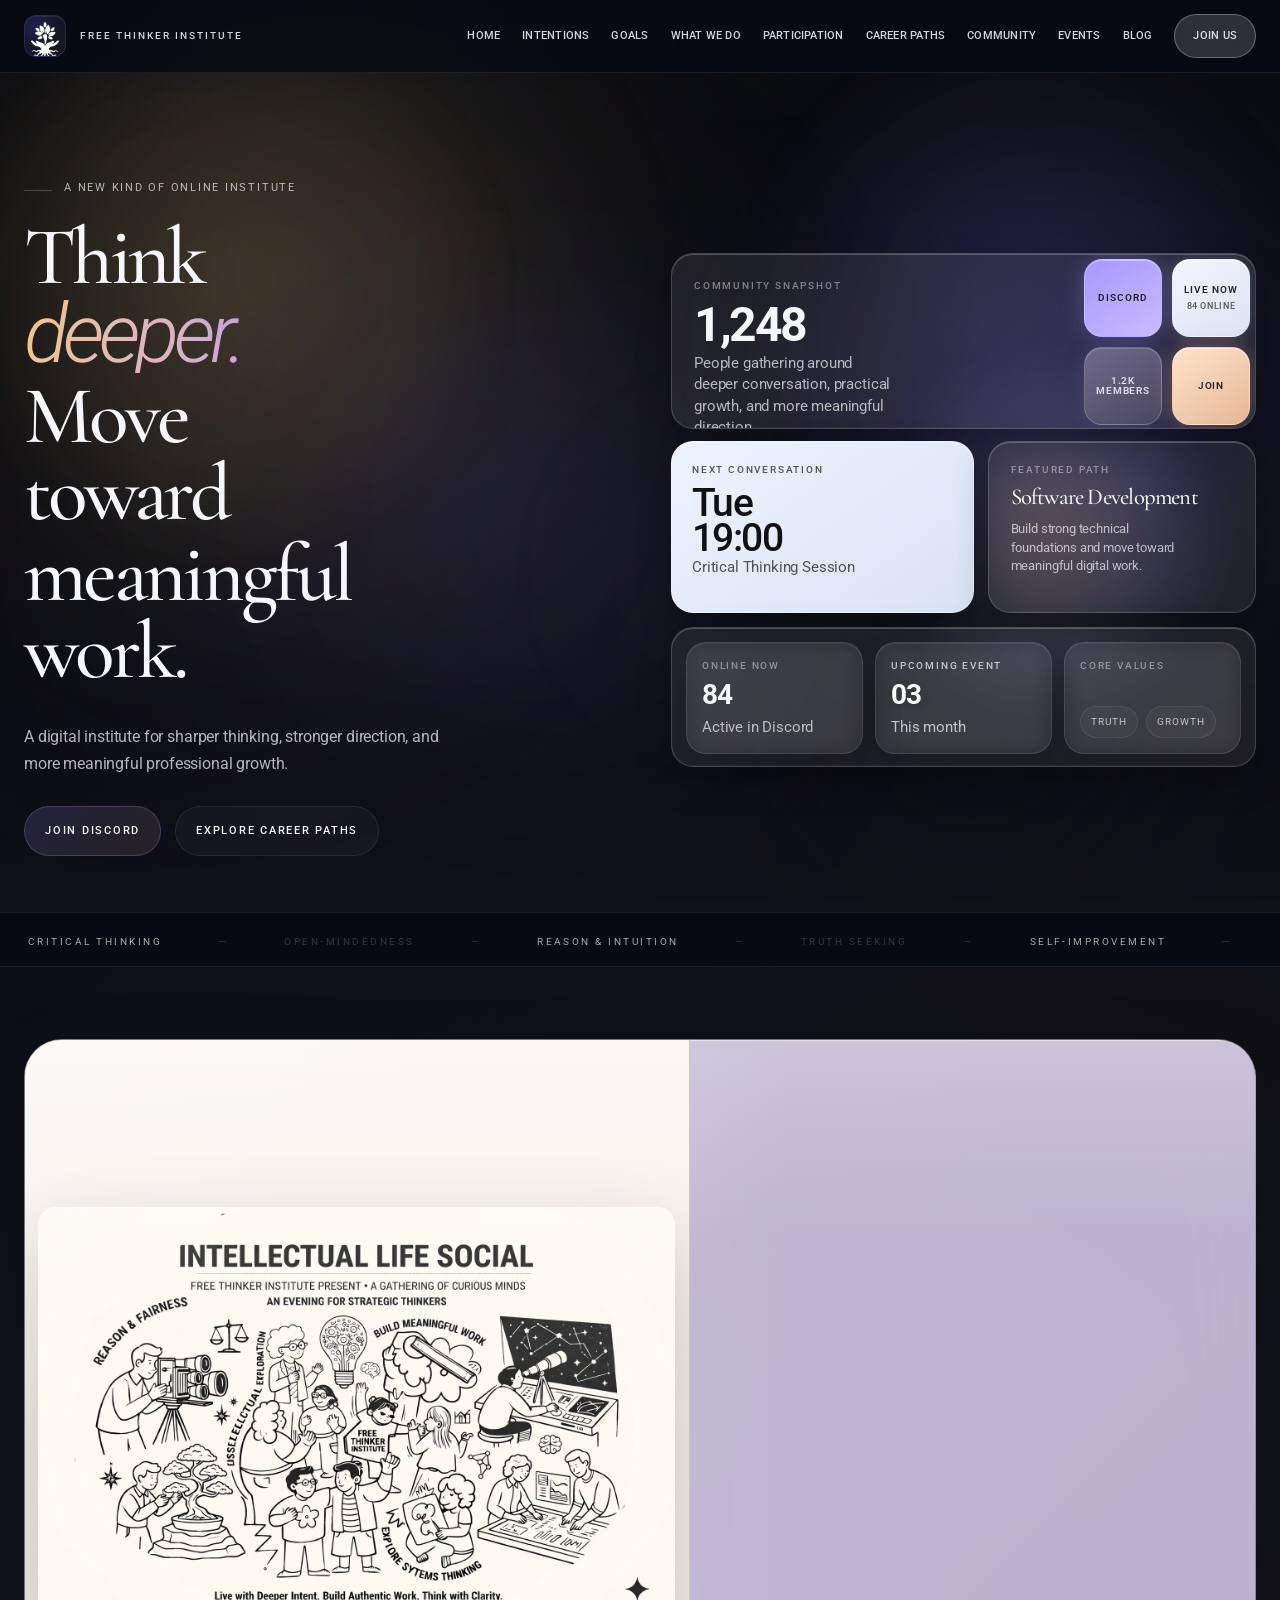
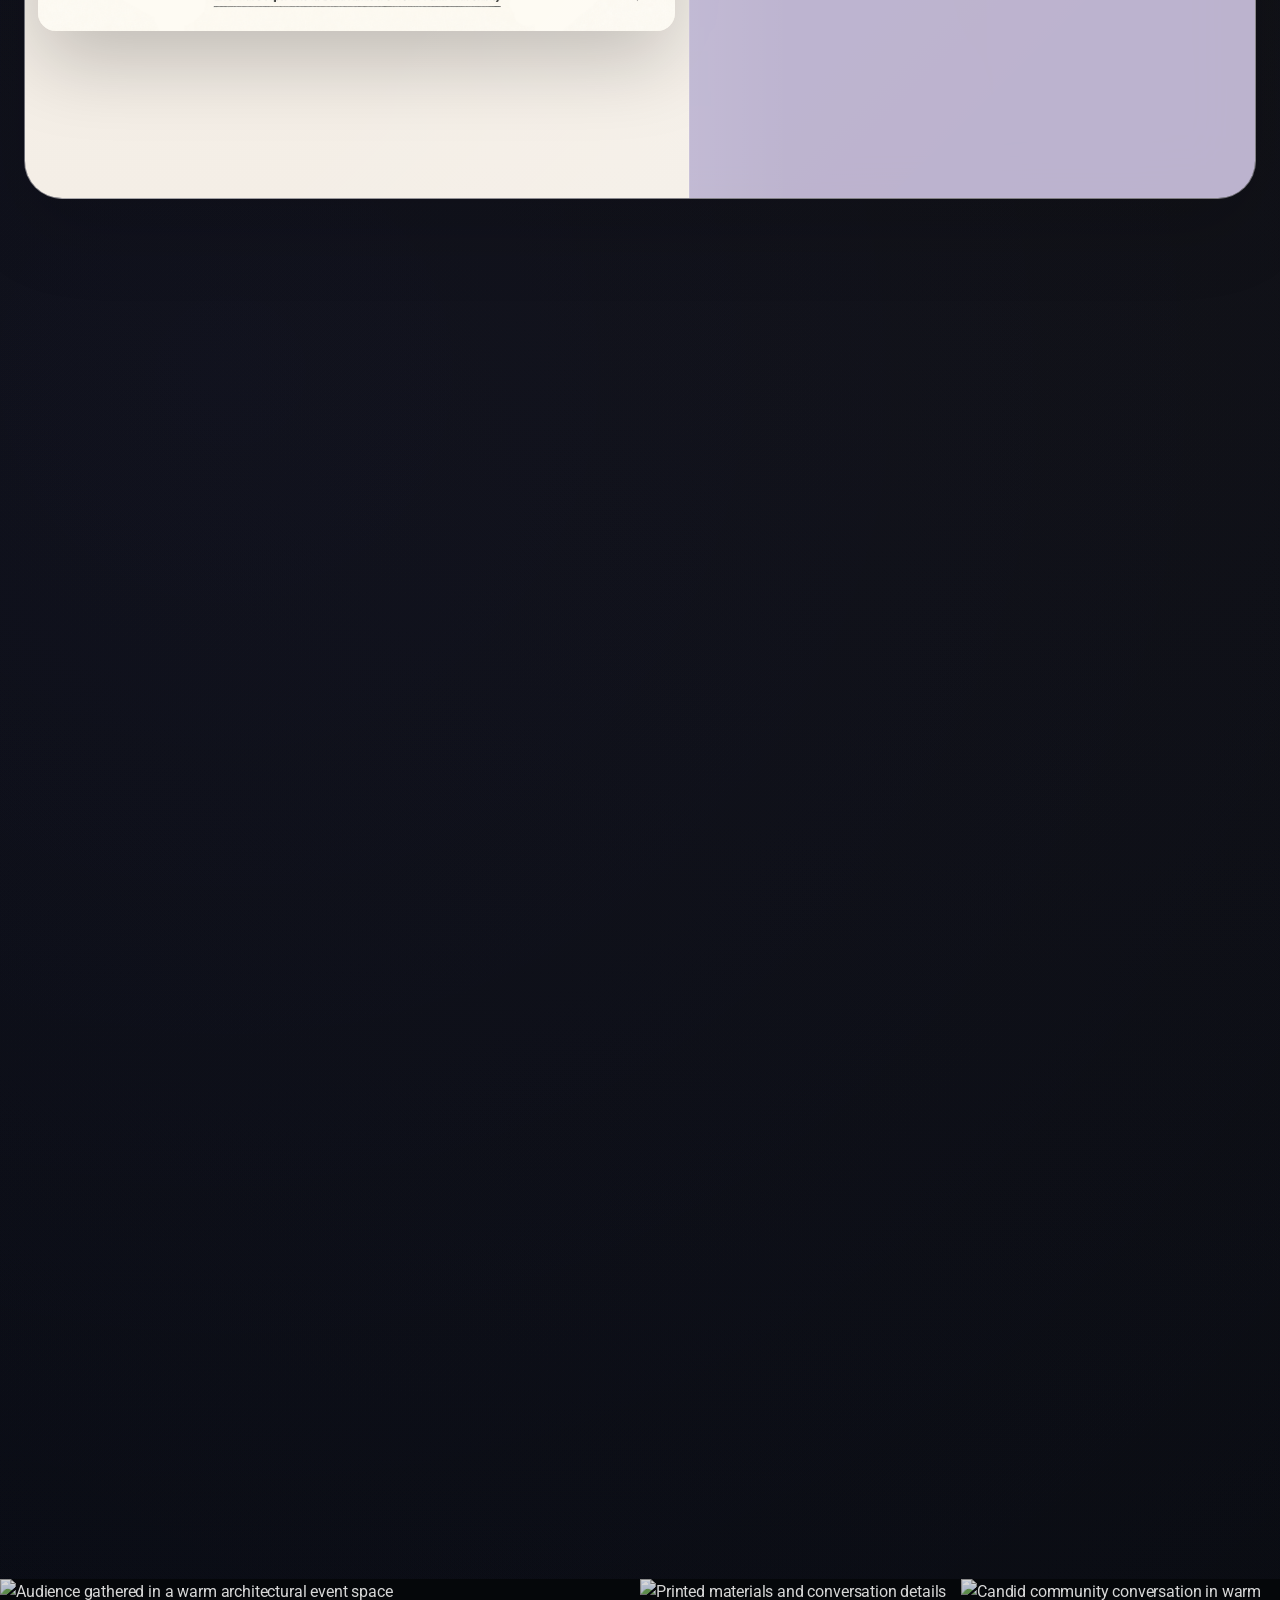
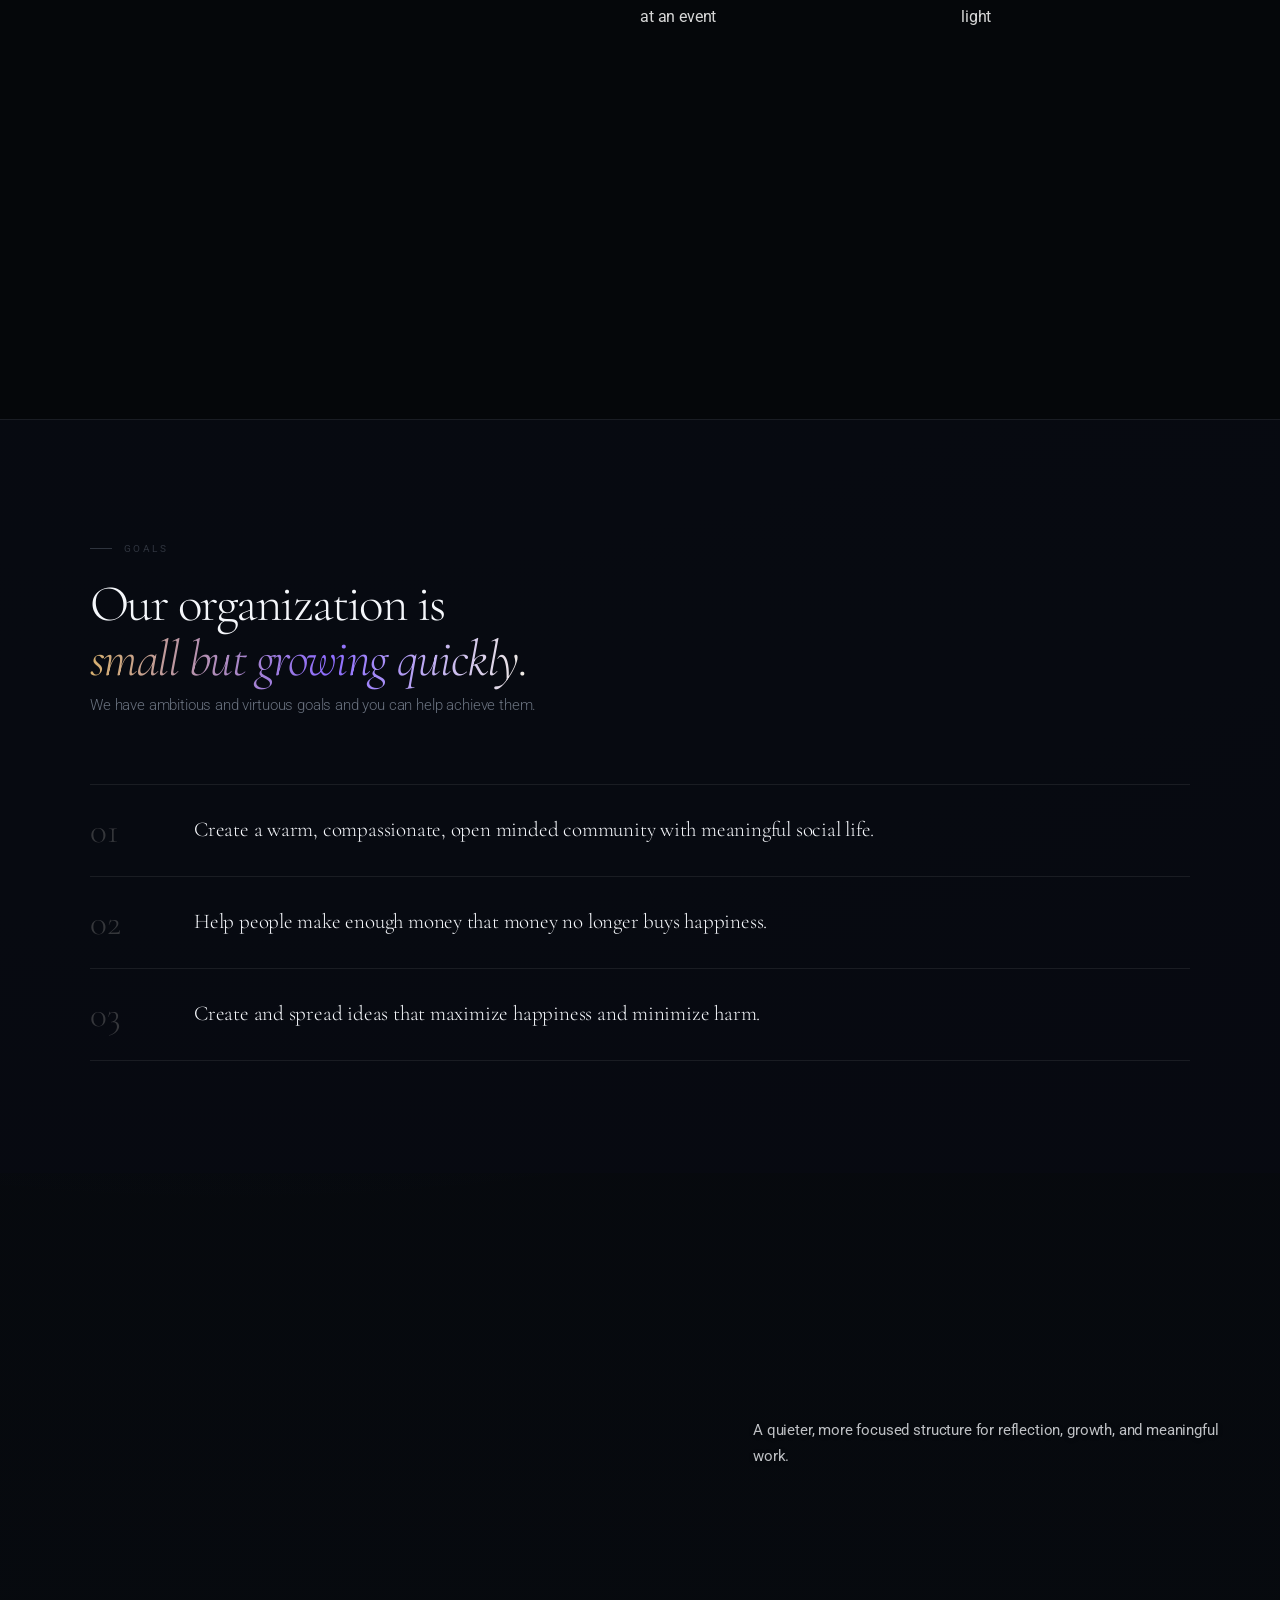
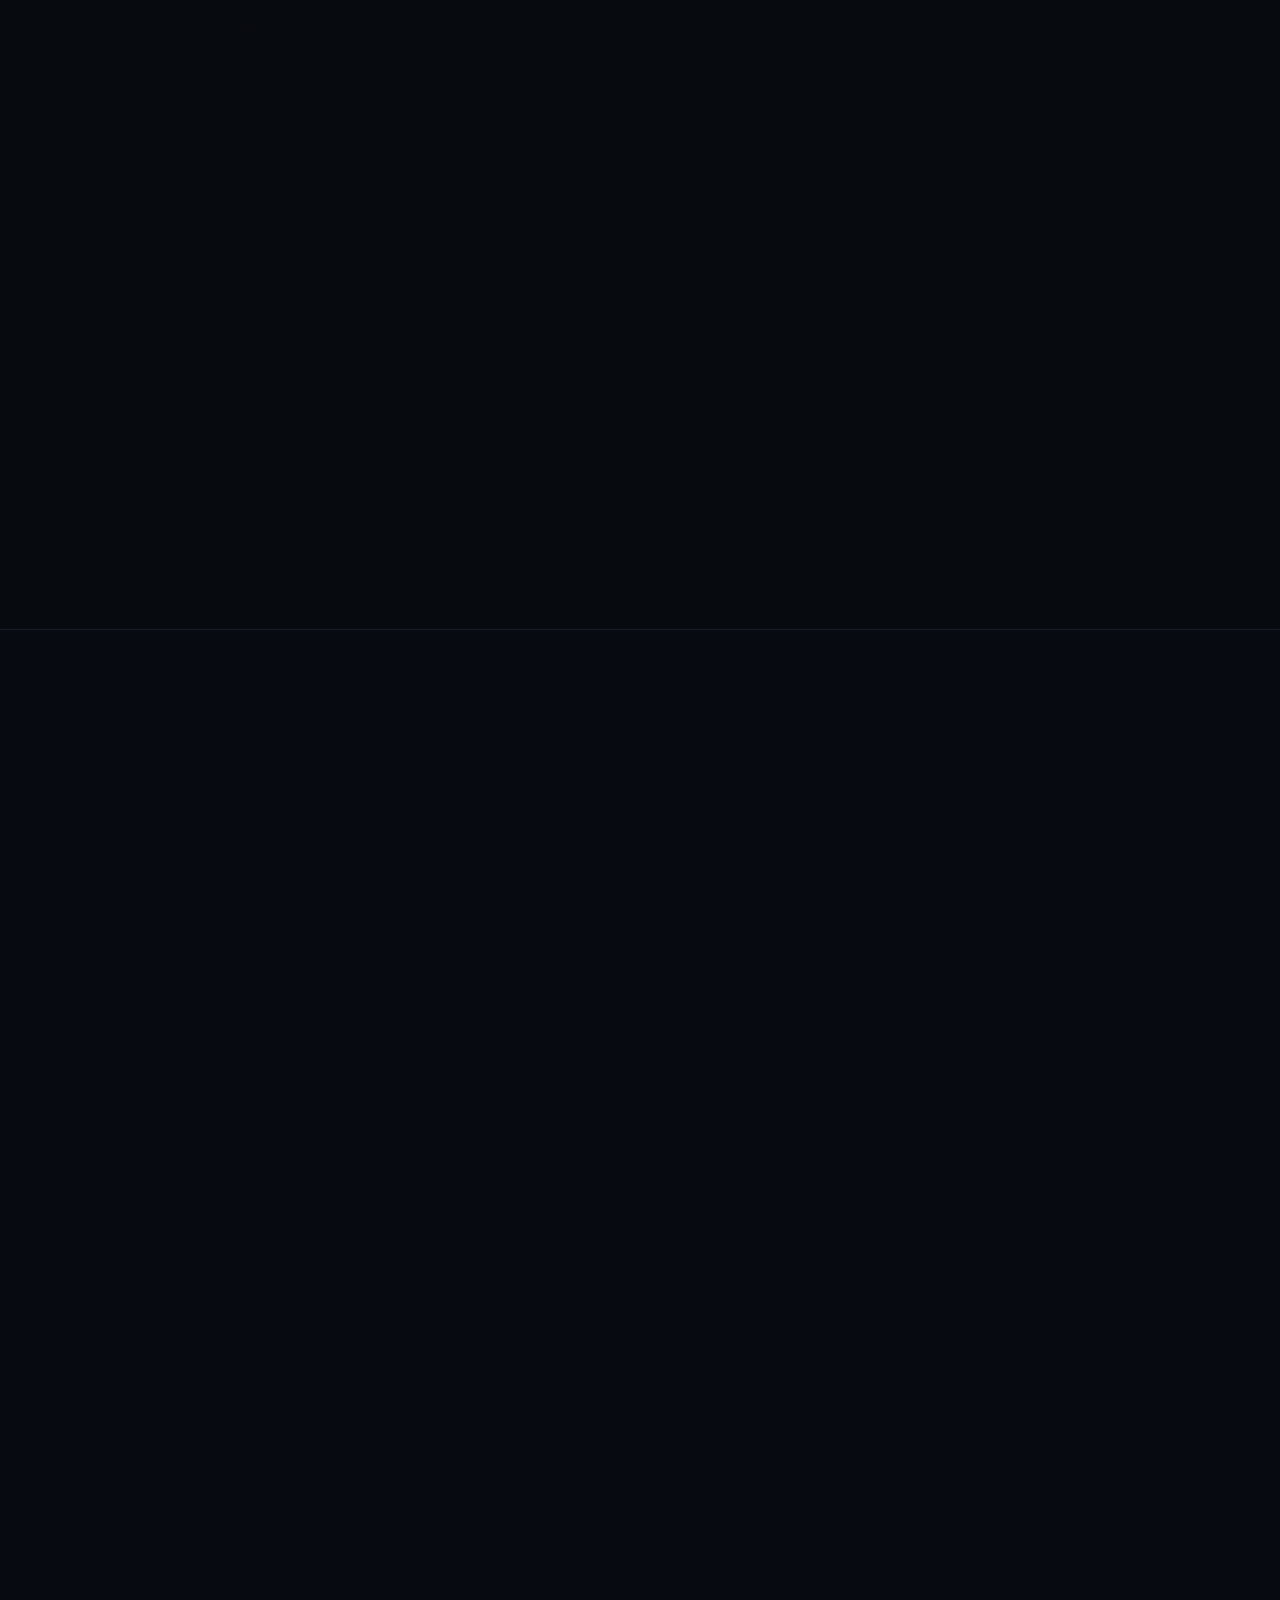
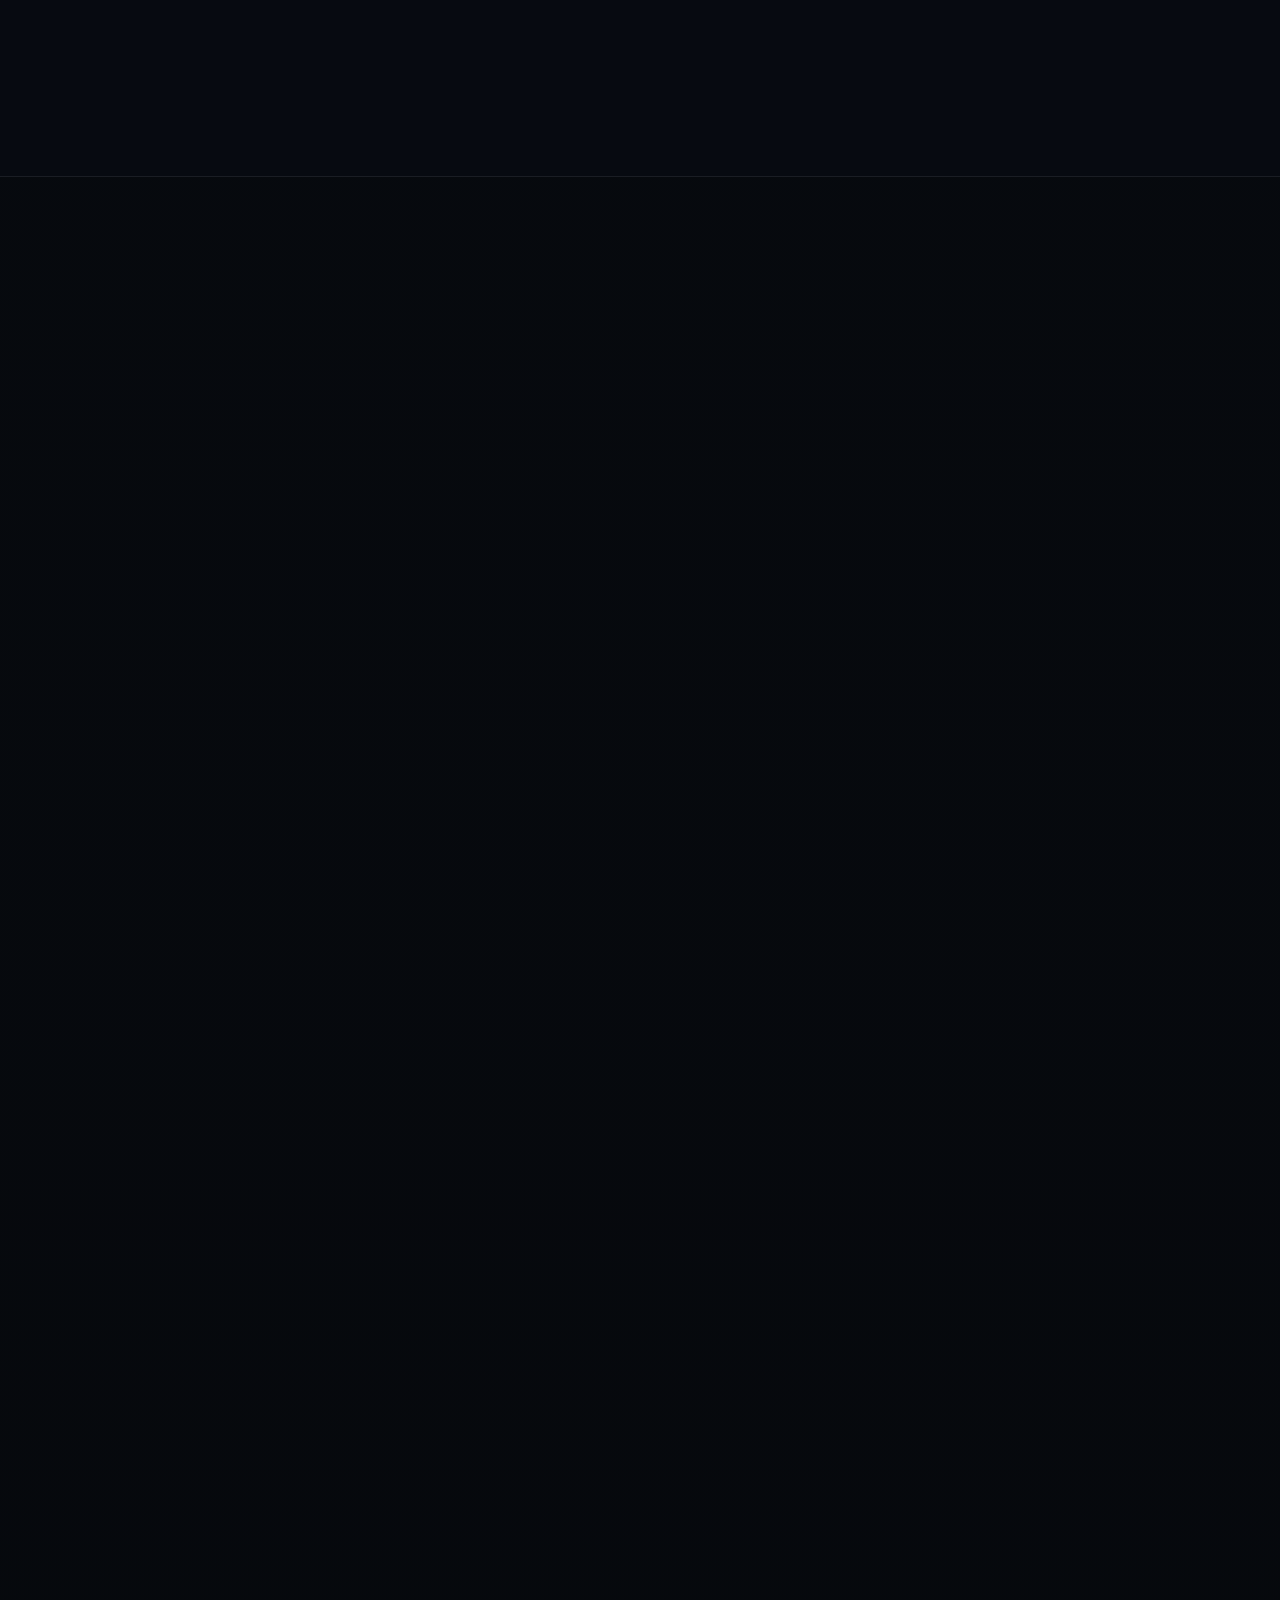
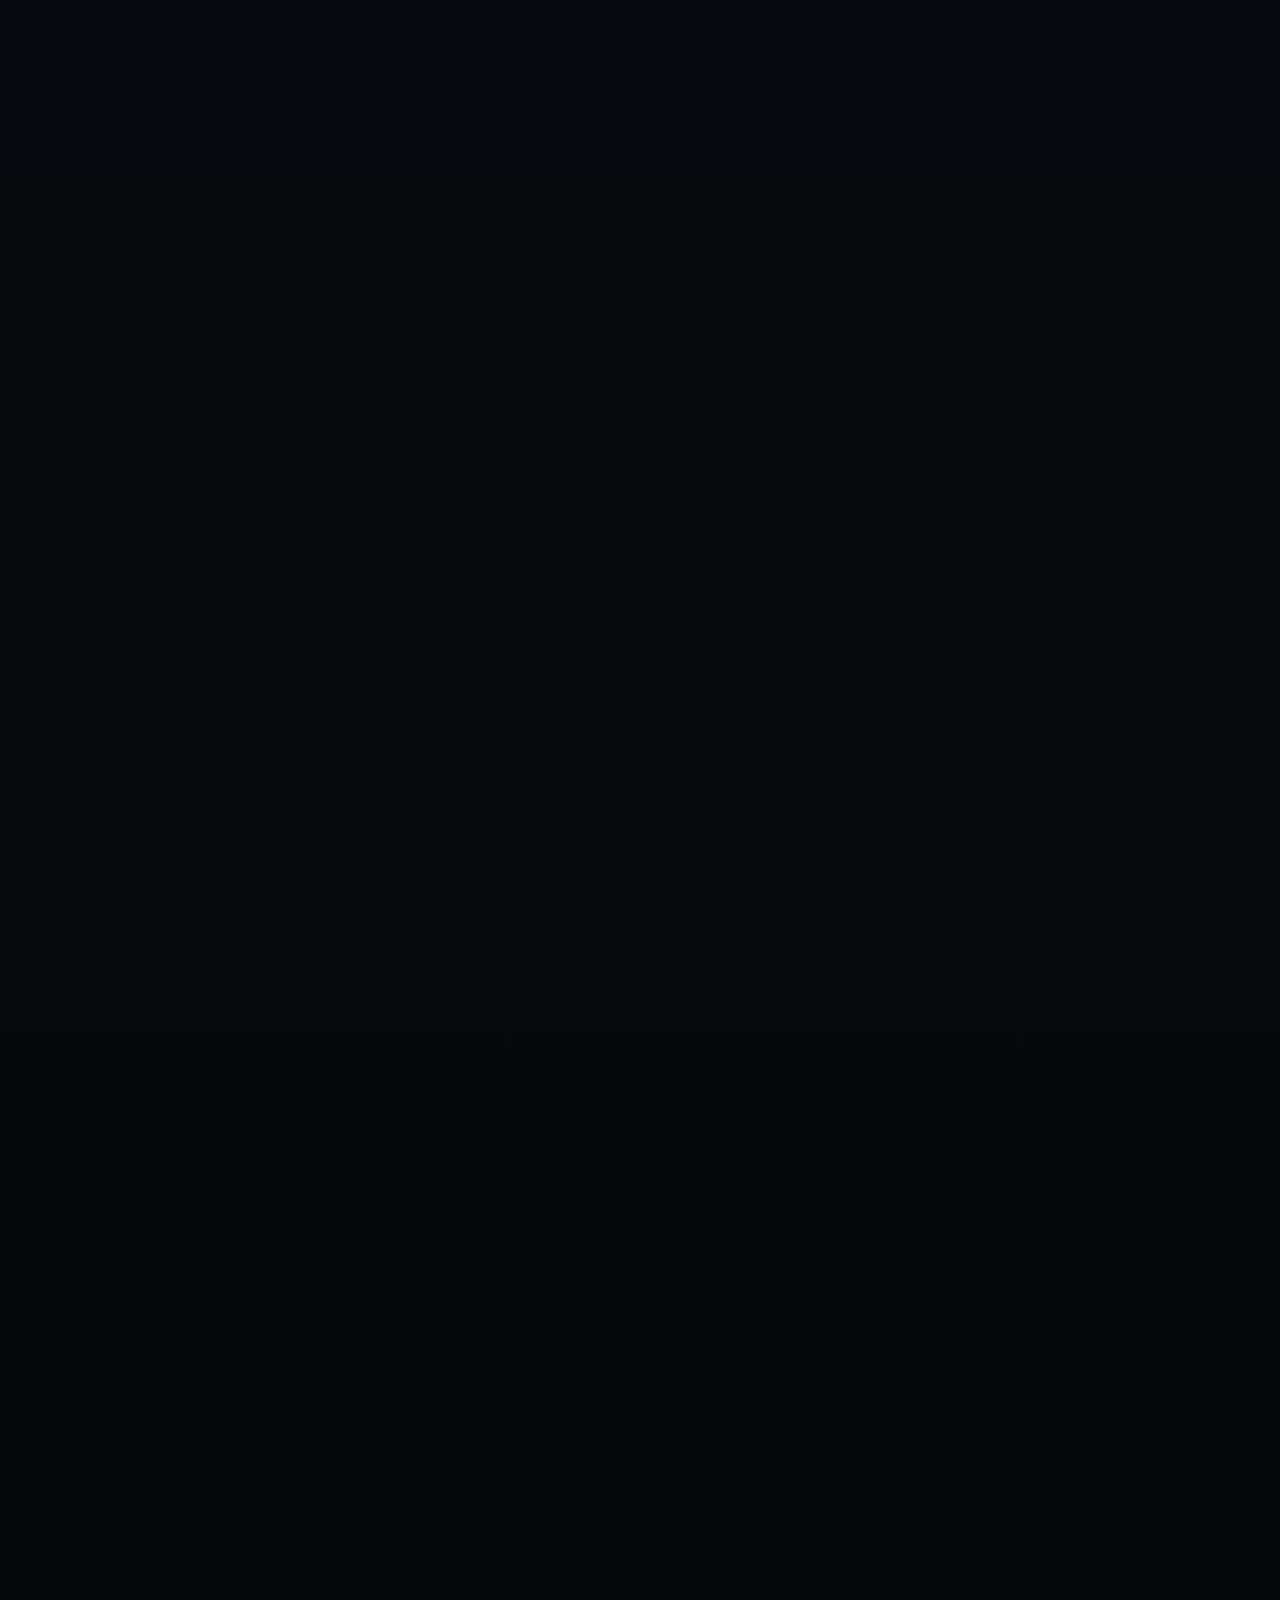
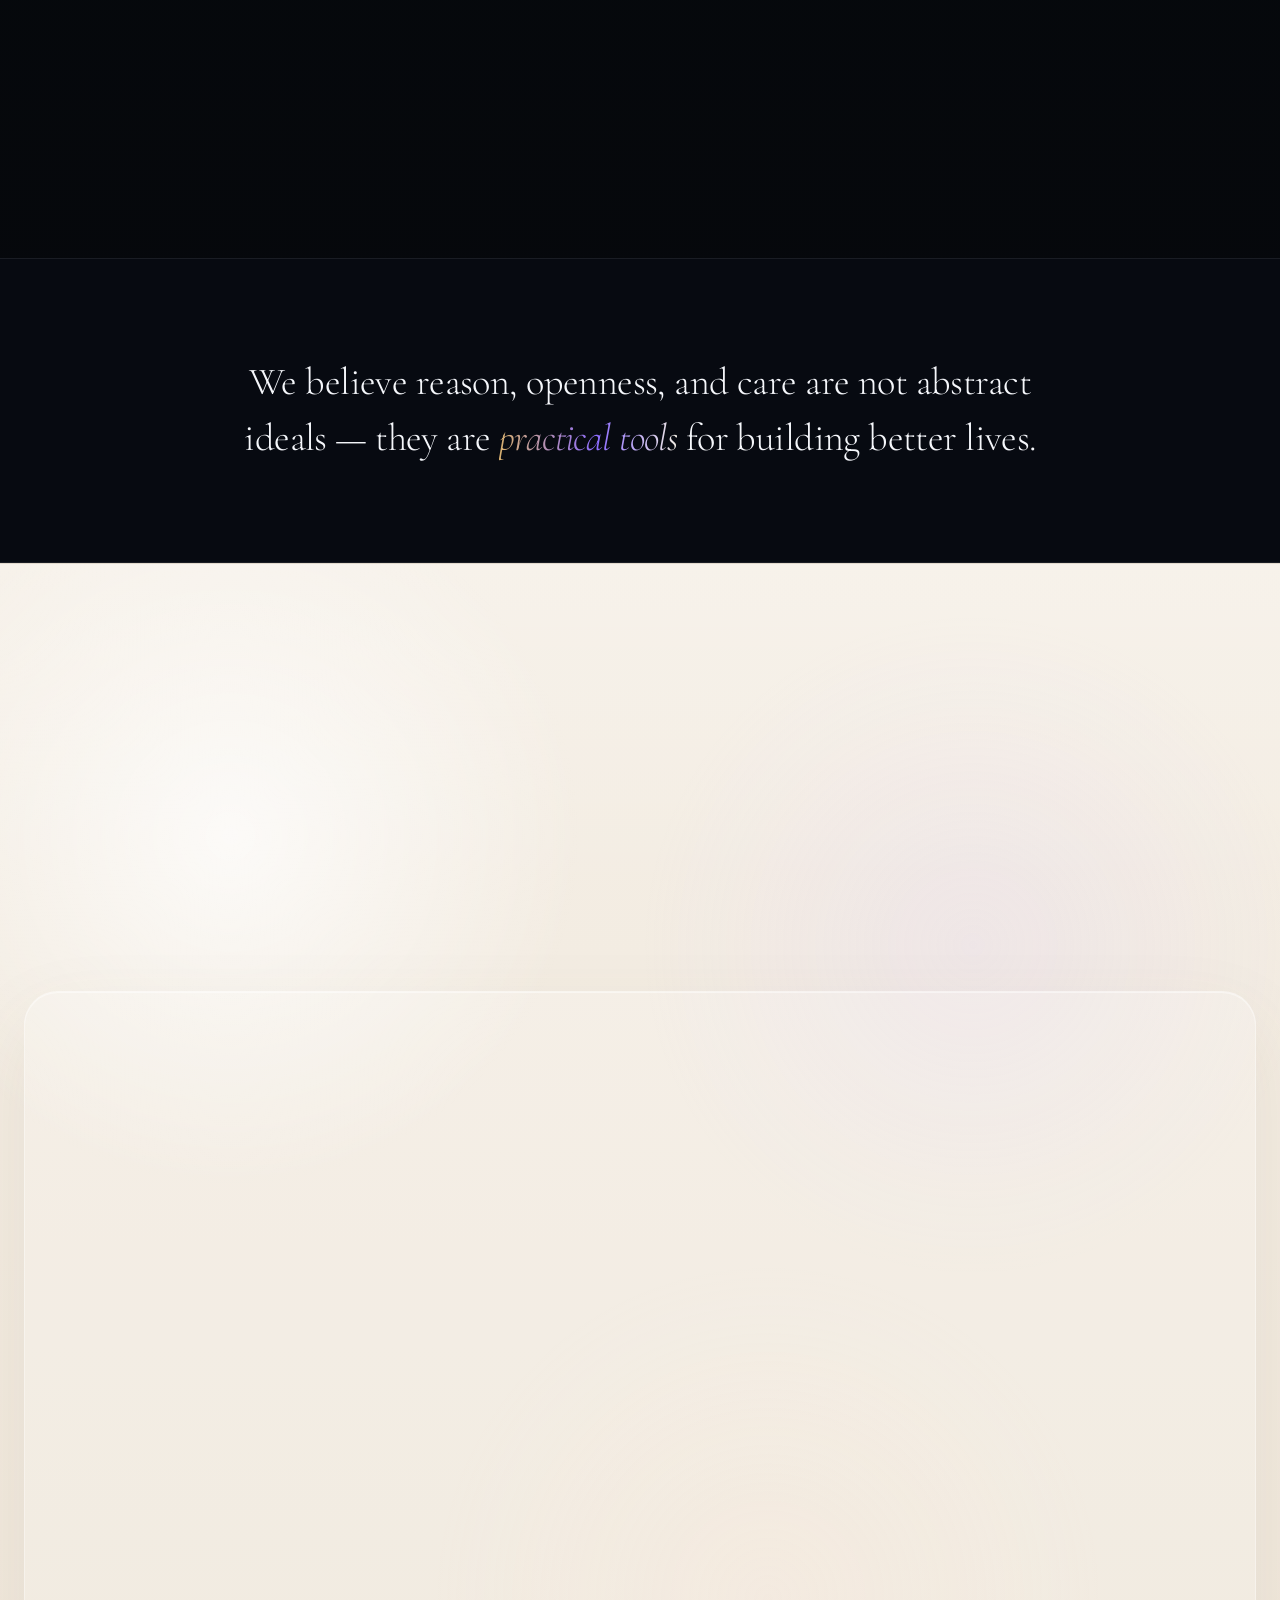
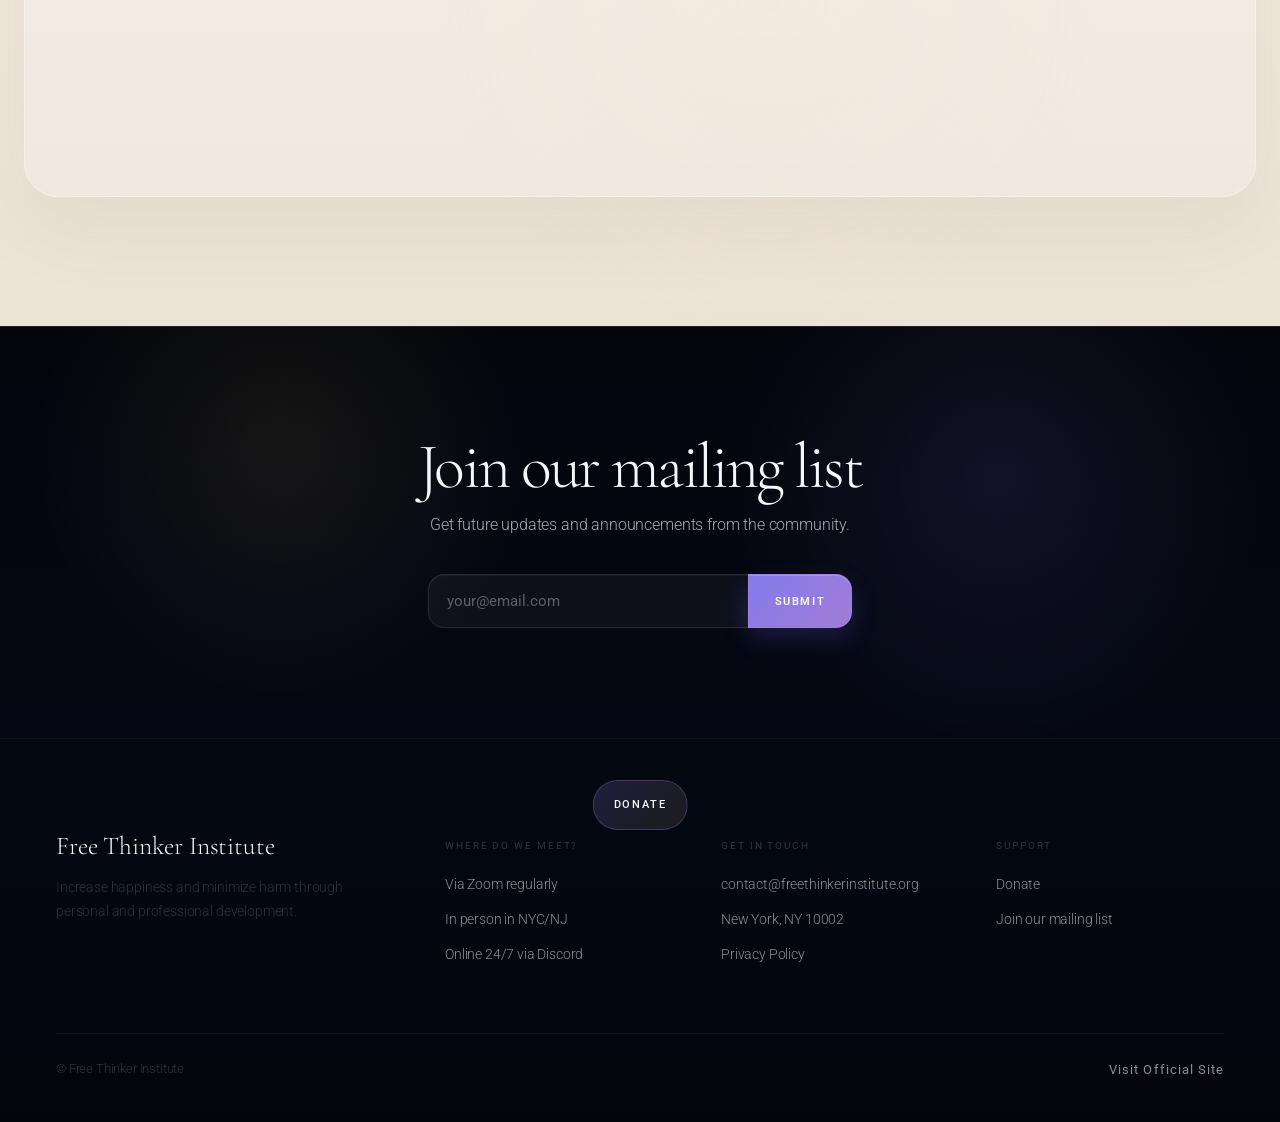
==== commit 1dd4beb1: "Update index.html" ====
--- a/index.html
+++ b/index.html
@@ -249,6 +249,7 @@
                <textPath href="#finalOvalPath" startOffset="0%">
   • INTELLECTUAL HUMILITY • TRUTH SEEKING • CRITICAL THINKING • MEANINGFUL PURPOSE • OPEN MINDEDNESS • DEEPER INTENT •
 </textPath>
+                </textPath>
               </text>
             </svg>
           </div>
@@ -490,13 +491,13 @@
     </section>
 
     <div class="photo-strip" id="photoStrip">
-      <div class="photo-wrap" data-photo>
+      <div class="photo-wrap" data-photo">
         <img src="https://images.unsplash.com/photo-1511578314322-379afb476865?auto=format&fit=crop&w=1600&q=80" alt="Audience gathered in a warm architectural event space" />
       </div>
-      <div class="photo-wrap" data-photo>
+      <div class="photo-wrap" data-photo">
         <img src="https://images.unsplash.com/photo-1515169067868-5387ec356754?auto=format&fit=crop&w=1200&q=80" alt="Printed materials and conversation details at an event" />
       </div>
-      <div class="photo-wrap" data-photo>
+      <div class="photo-wrap" data-photo">
         <img src="https://images.unsplash.com/photo-1529156069898-49953e39b3ac?auto=format&fit=crop&w=1200&q=80" alt="Candid community conversation in warm light" />
       </div>
     </div>
@@ -593,8 +594,8 @@
         <div class="section-kicker reveal-up">Participation</div>
         <h2 class="learn-heading reveal-up reveal-delay-1">How it all <em class="kinetic-em">works.</em></h2>
 
-        <div class="bento-grid">
-          <article class="bento-item bento-tall reveal-up laser-card">
+        <div class="bento-grid" style="display:grid;grid-template-columns:repeat(12,1fr);grid-template-rows:auto auto auto;">
+          <article class="bento-item bento-tall reveal-up laser-card" style="grid-column:1/5;grid-row:1/3;">
             <div class="bento-content">
               <span class="bento-kicker">01 / Purpose</span>
               <h3>Why participate?</h3>
@@ -603,7 +604,7 @@
             </div>
           </article>
 
-          <article class="bento-item bento-wide reveal-up reveal-delay-1 laser-card">
+          <article class="bento-item bento-wide reveal-up reveal-delay-1 laser-card" style="grid-column:5/13;grid-row:1;">
             <div class="bento-content">
               <span class="bento-kicker">02 / People</span>
               <h3>Who you'll meet</h3>
@@ -616,7 +617,7 @@
             </div>
           </article>
 
-          <article class="bento-item reveal-up reveal-delay-2 laser-card">
+          <article class="bento-item reveal-up reveal-delay-2 laser-card" style="grid-column:5/9;grid-row:2;">
             <div class="bento-content">
               <span class="bento-kicker">03 / Format</span>
               <h3>Where?</h3>
@@ -624,7 +625,7 @@
             </div>
           </article>
 
-          <article class="bento-item reveal-up reveal-delay-3 laser-card">
+          <article class="bento-item reveal-up reveal-delay-3 laser-card" style="grid-column:9/13;grid-row:2;">
             <div class="bento-content">
               <span class="bento-kicker">04 / Timing</span>
               <h3>When?</h3>
@@ -632,7 +633,7 @@
             </div>
           </article>
 
-          <article class="bento-item bento-cta reveal-up laser-card">
+          <article class="bento-item bento-cta reveal-up laser-card" style="grid-column:1/13;grid-row:3;">
             <div class="bento-content">
               <span class="bento-kicker">05 / Join</span>
               <h3>Ready to start?</h3>
@@ -848,9 +849,9 @@
         </div>
 
         <div class="community-cards">
-          <article class="comm-card comm-card-featured reveal-up">
+          <article class="comm-card comm-card-featured reveal-up" style="grid-column:1;grid-row:1/4;position:relative;overflow:hidden;">
             <img
-              class="comm-feature-image"
+              class="comm-feature-image" style="position:absolute;inset:0;width:100%;height:100%;object-fit:contain;object-position:center;padding:24px;"
               src="attend-events-poster.jpg"
               alt="Attend Events poster"
               loading="lazy"
--- a/style.css
+++ b/style.css
@@ -2436,7 +2436,6 @@
     display: none;
   }
 }
-
 
 /* =====================================
    FINAL CLEAN OVERRIDES
@@ -3959,7 +3958,6 @@
   }
 }
 
-
 /* =========================
    FINAL DEADLINE CLEAN FIXES
    ========================= */
@@ -4279,7 +4277,6 @@
     transform: translateX(100%);
   }
 }
-
 
 /* ==== FINAL PATCH: about poster orbit + community heading ==== */
 .poster-side{
--- a/fixes.css
+++ b/fixes.css
@@ -4685,121 +4685,115 @@
   background: linear-gradient(145deg, #ffe3cb 0%, #e6b796 100%) !important;
   color: #111 !important;
 }
-/* SAFARI STABILITY PATCH — paste at very end */
-
-nav,
-.brand-mark,
-.hero-dash-card,
-.hero-dash-tile-glass,
-.hero-card,
-.about,
-.about-content,
-.next-conversation,
-.next-box,
-.schedule-box {
-  -webkit-backdrop-filter: blur(18px) saturate(1.2);
-  backdrop-filter: blur(18px) saturate(1.2);
-}
-
-.hero,
-.hero.hero-dashboard {
-  min-height: calc(100svh - 72px) !important;
-}
-
-.hero-dashboard-title em,
-.community-equation.pastel-shimmer,
-.hero-gradient,
-.shimmer-text {
-  -webkit-background-clip: text !important;
-  background-clip: text !important;
-  -webkit-text-fill-color: transparent !important;
-}
-
-.community-heading,
-.about-heading,
-.hero-dashboard-title,
-.editorial-title,
-.intentions-heading,
-.what-heading,
-.goals-heading,
-.learn-heading {
-  overflow: visible !important;
-  padding-bottom: 0.12em !important;
-}
-
-.flip-inner,
-.intention-flip-inner {
-  -webkit-transform-style: preserve-3d !important;
-  transform-style: preserve-3d !important;
-}
-
-.flip-front,
-.flip-back,
-.intention-front,
+
+/* =========================
+   SAFARI BUG FIXES
+   ========================= */
+
+/* â”€â”€ Bug 1: About section right panel â€” flat purple block
+   backdrop-filter fails inside isolation:isolate grid in Safari â”€â”€ */
+
+.about-content.about-content-bright {
+  -webkit-backdrop-filter: none !important;
+  backdrop-filter: none !important;
+  background: rgba(200, 190, 220, 0.92) !important;
+}
+
+/* â”€â”€ Bug 2: Intention card 01 â€” invisible on first render
+   Safari backface-visibility + preserve-3d front face bug â”€â”€ */
+
+.intention-face {
+  -webkit-transform: translateZ(0);
+  transform: translateZ(0);
+}
+
+.intention-front {
+  -webkit-transform: translateZ(1px);
+  transform: translateZ(1px);
+}
+
 .intention-back {
-  -webkit-backface-visibility: hidden !important;
-  backface-visibility: hidden !important;
-}
-
-.hero-dash-card,
-.hero-dash-tile,
-.bento-item,
-.what-card,
-.comm-card,
-.editorial-card,
-.pathfinder-shell {
-  transform: translateZ(0);
-}
-/* SAFARI OVAL + HOVER FIX */
-
-.poster-oval-container,
+  -webkit-transform: rotateY(180deg) translateZ(1px);
+  transform: rotateY(180deg) translateZ(1px);
+}
+
+/* â”€â”€ Bug 3: Bento grid â€” card 01 clipped by card 03, rows miscomputed.
+   Safari can't auto-place items when grid-row:span 2 is involved.
+   Use explicit grid-column + grid-row on every child. Items are children
+   1â€“5 of .bento-grid, so we target by nth-child directly. â”€â”€ */
+
+.bento-grid {
+  grid-template-columns: repeat(12, 1fr);
+  grid-template-rows: auto auto auto;
+  align-items: stretch;
+}
+
+/* 1: tall â€” cols 1-4, rows 1-2 */
+.bento-grid > .bento-item:nth-child(1) {
+  grid-column: 1 / 5;
+  grid-row: 1 / 3;
+  align-self: stretch;
+}
+
+/* 2: wide â€” cols 5-12, row 1 */
+.bento-grid > .bento-item:nth-child(2) {
+  grid-column: 5 / 13;
+  grid-row: 1;
+}
+
+/* 3: regular â€” cols 5-8, row 2 */
+.bento-grid > .bento-item:nth-child(3) {
+  grid-column: 5 / 9;
+  grid-row: 2;
+}
+
+/* 4: regular â€” cols 9-12, row 2 */
+.bento-grid > .bento-item:nth-child(4) {
+  grid-column: 9 / 13;
+  grid-row: 2;
+}
+
+/* 5: cta â€” full width, row 3 */
+.bento-grid > .bento-item:nth-child(5) {
+  grid-column: 1 / 13;
+  grid-row: 3;
+}
+
+/* â”€â”€ Bug 4: Community section â€” light theme, image blown up, layout collapsed.
+   backdrop-filter on the .community-cards container with overflow:hidden and
+   a grid-row:span 3 child causes Safari to flatten the whole layout.
+   Fix: strip backdrop-filter from the container; keep it only on individual cards.
+   Also give the featured card explicit position + image sizing. â”€â”€ */
+
+.community.community-bright .community-cards {
+  -webkit-backdrop-filter: none !important;
+  backdrop-filter: none !important;
+  background: rgba(255, 255, 255, 0.18) !important;
+}
+
+.community.community-bright .comm-card-featured {
+  grid-column: 1;
+  grid-row: 1 / 4;
+  position: relative;
+  overflow: hidden;
+}
+
+.community.community-bright .comm-feature-image {
+  position: absolute !important;
+  inset: 0 !important;
+  width: 100% !important;
+  height: 100% !important;
+  object-fit: contain !important;
+  object-position: center center !important;
+  padding: 24px !important;
+}
+
+/* â”€â”€ Bug 5: Oval text ring not spinning.
+   Safari ignores CSS transform on SVG elements without transform-box:fill-box â€” 
+   without it, rotate() spins around the SVG viewport origin (0 0), not the center. â”€â”€ */
+
 .oval-text-svg {
-  transform-origin: 50% 50% !important;
-  -webkit-transform-origin: 50% 50% !important;
-}
-
-.oval-text-svg {
-  animation: ovalSpinSafari 28s linear infinite !important;
-  will-change: transform;
-}
-
-@-webkit-keyframes ovalSpinSafari {
-  from { -webkit-transform: rotate(0deg); transform: rotate(0deg); }
-  to { -webkit-transform: rotate(360deg); transform: rotate(360deg); }
-}
-
-@keyframes ovalSpinSafari {
-  from { -webkit-transform: rotate(0deg); transform: rotate(0deg); }
-  to { -webkit-transform: rotate(360deg); transform: rotate(360deg); }
-}
-
-/* stop Safari card hover distortion */
-@supports (-webkit-hyphens: none) {
-  .bento-item,
-  .editorial-card,
-  .hero-card,
-  .comm-card,
-  .quiz-question,
-  .what-card,
-  .pathfinder-shell {
-    transform: none !important;
-  }
-
-  .bento-item:hover,
-  .editorial-card:hover,
-  .hero-card:hover,
-  .comm-card:hover,
-  .quiz-question:hover,
-  .what-card:hover,
-  .pathfinder-shell:hover {
-    transform: translateY(-2px) !important;
-  }
-
-  .poster-oval-container {
-    z-index: 1 !important;
-  }
-
-  .about-poster-image {
-    z-index: 2 !important;
-  }
-}
+  -webkit-transform-box: fill-box;
+  transform-box: fill-box;
+  transform-origin: center center;
+}
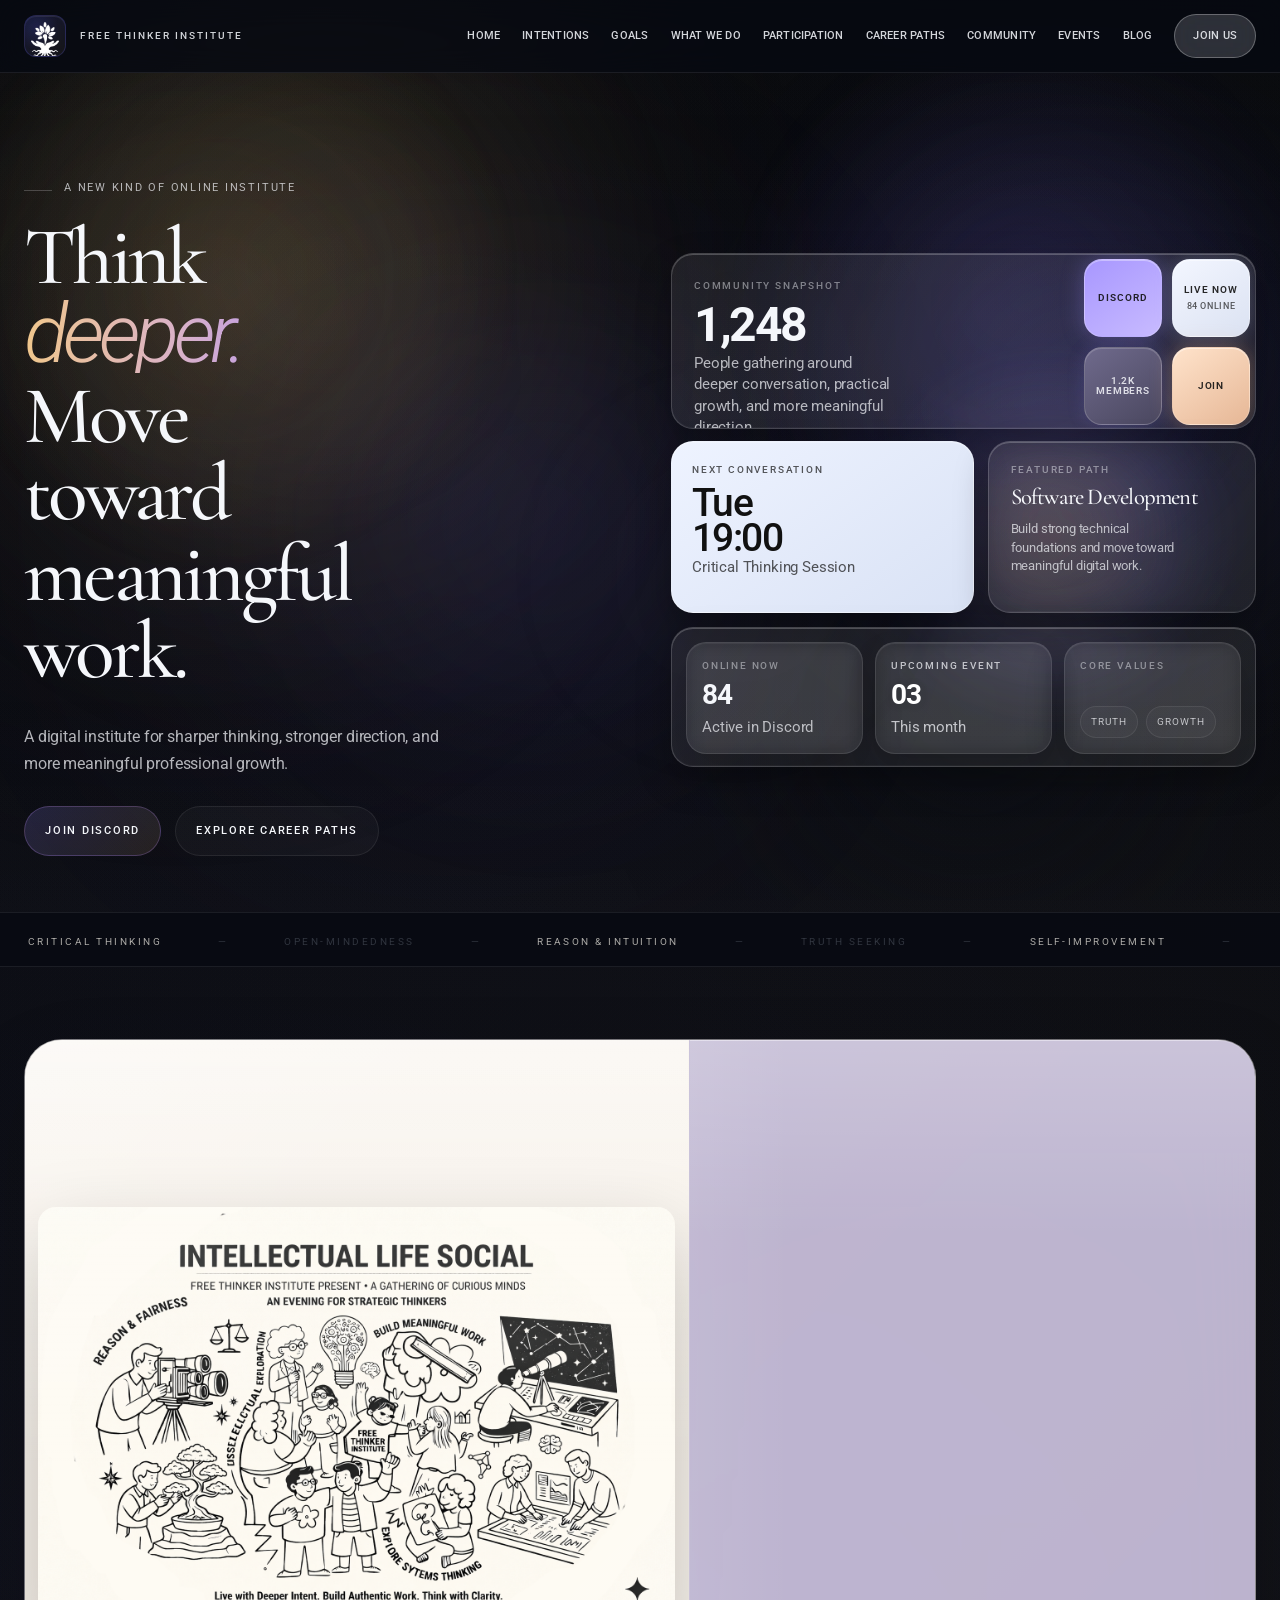
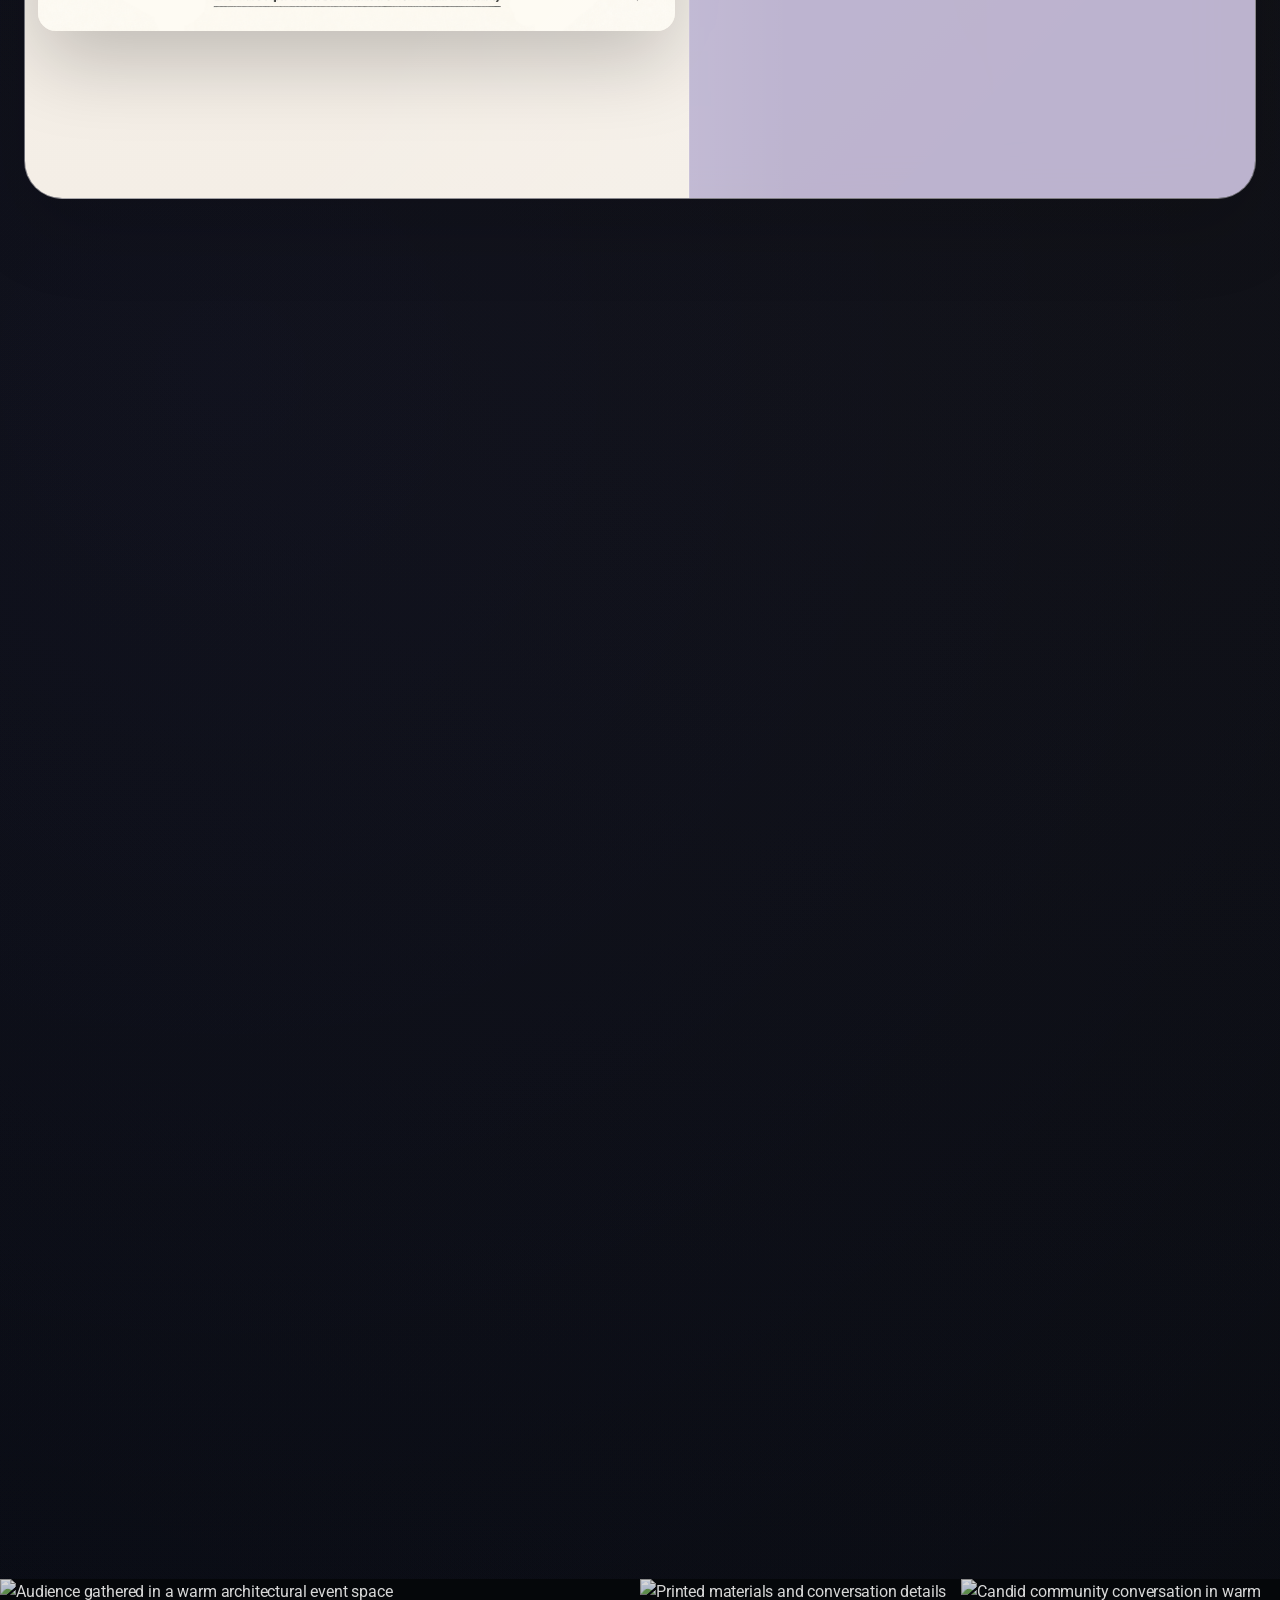
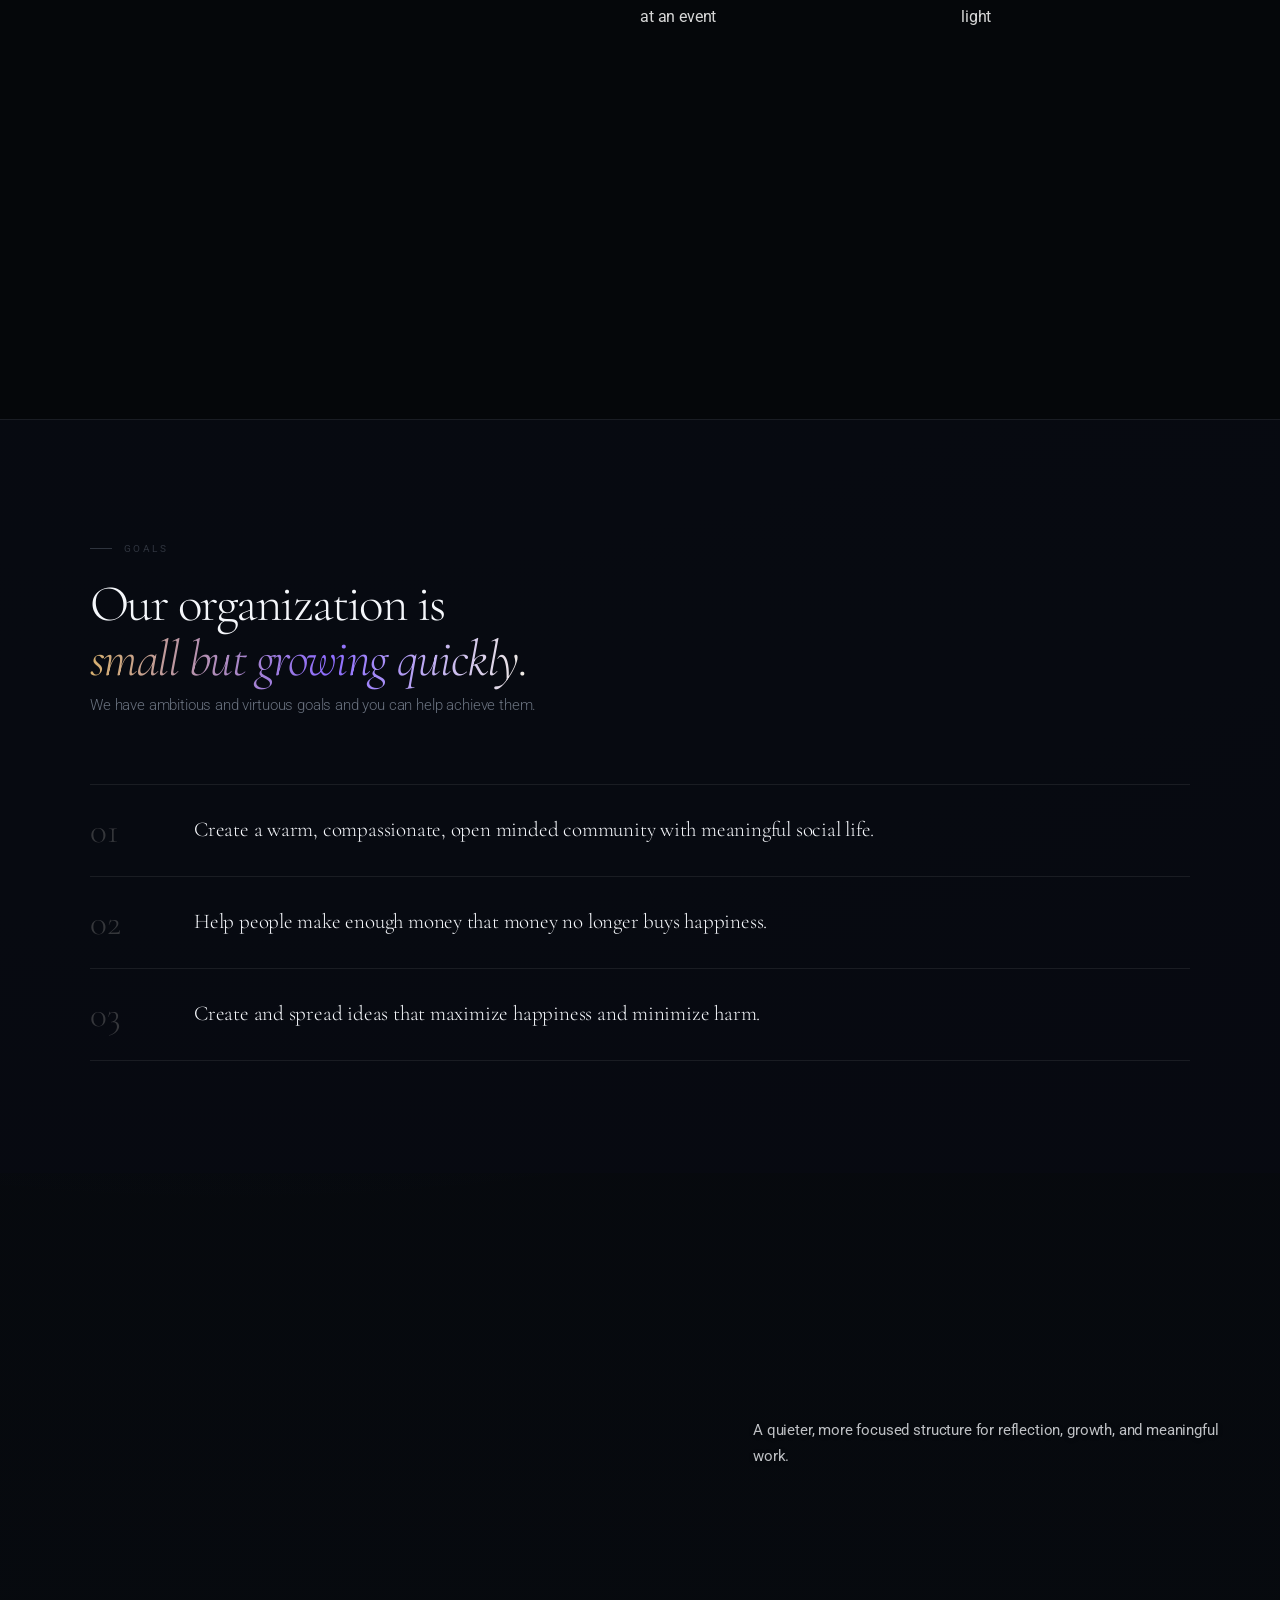
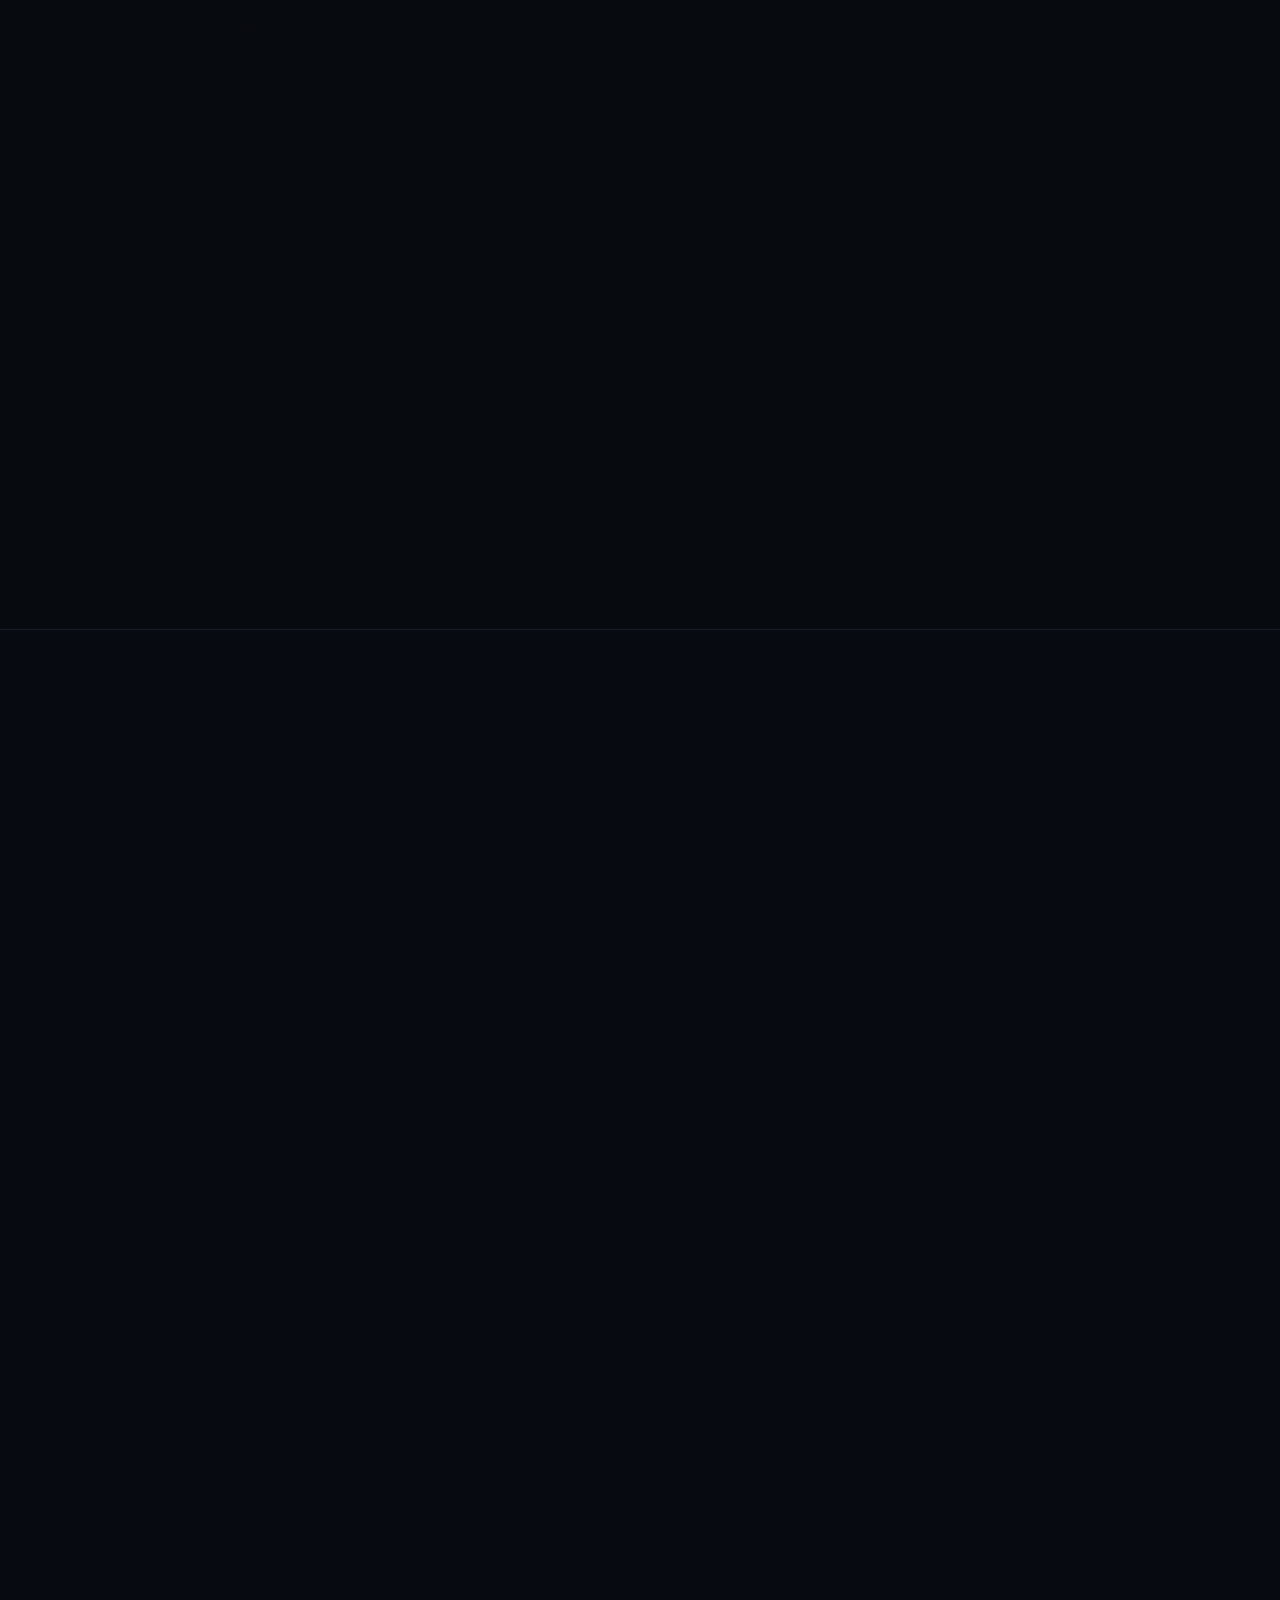
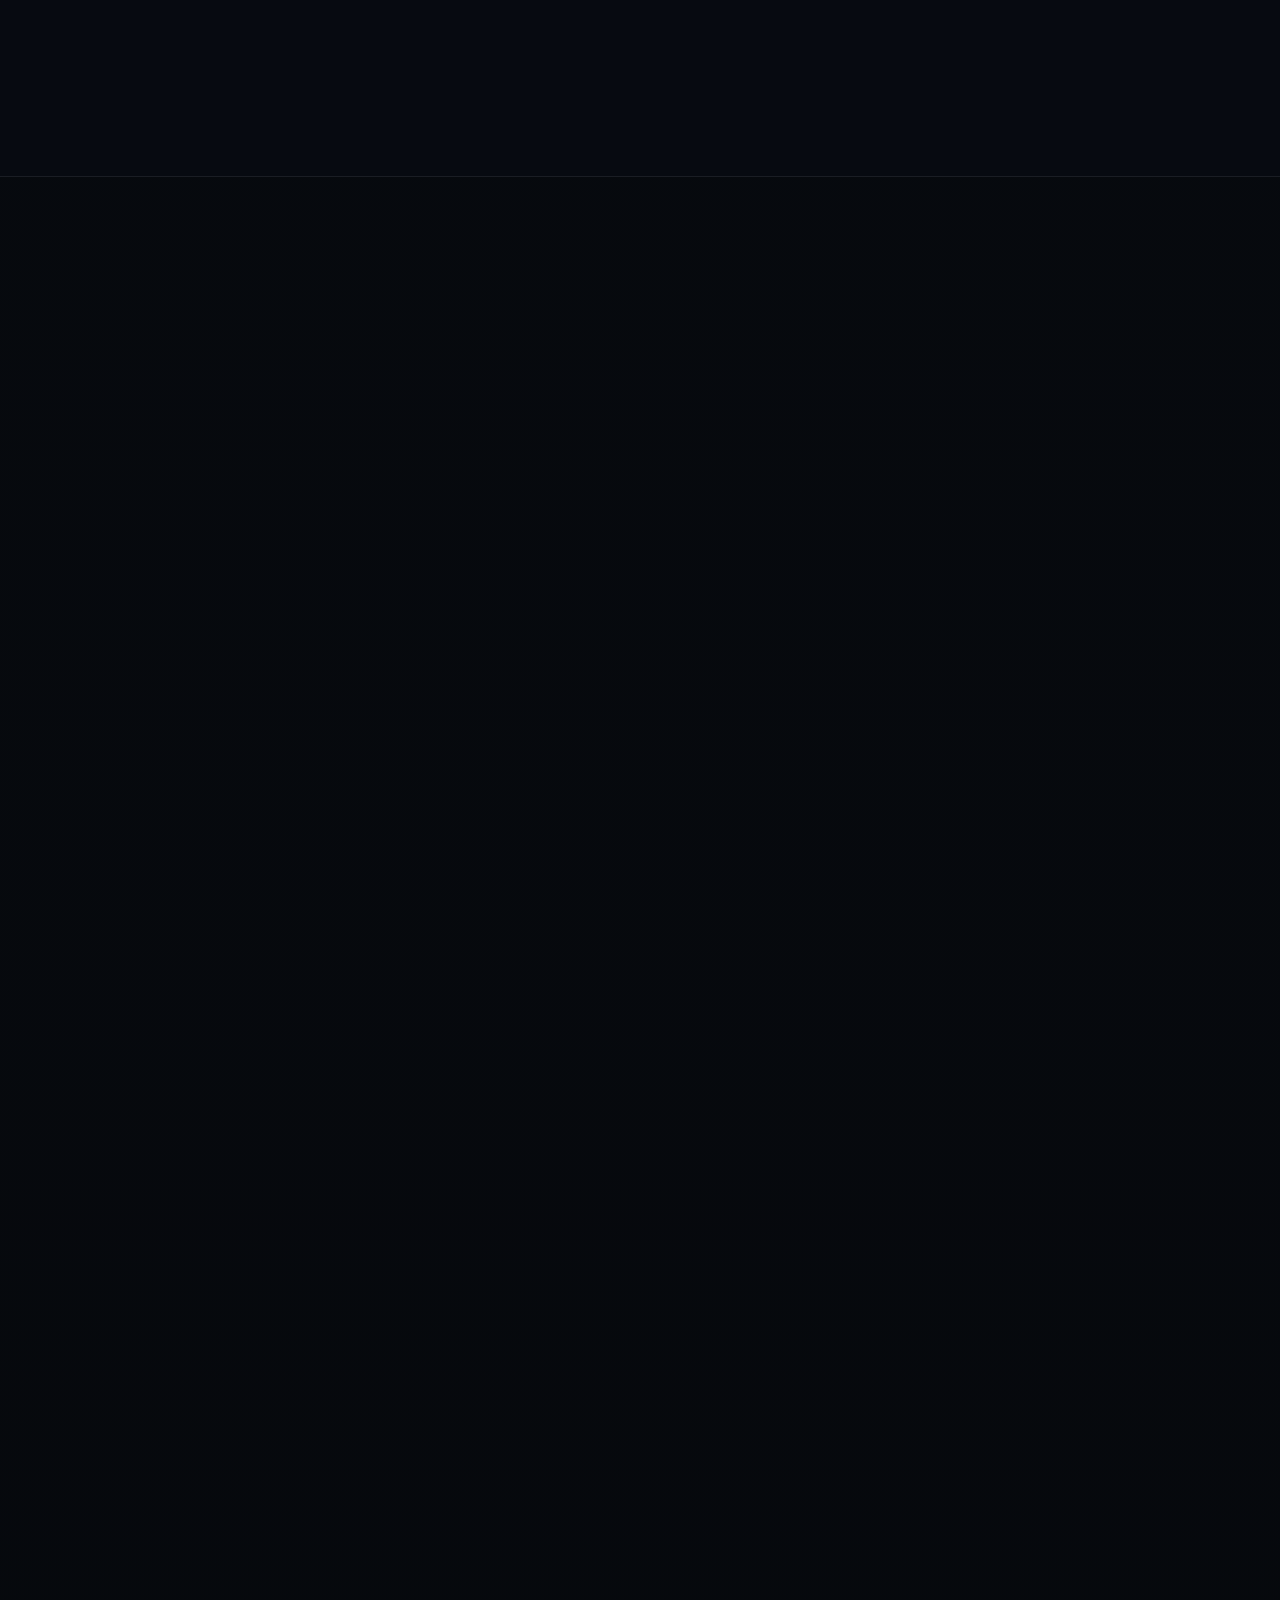
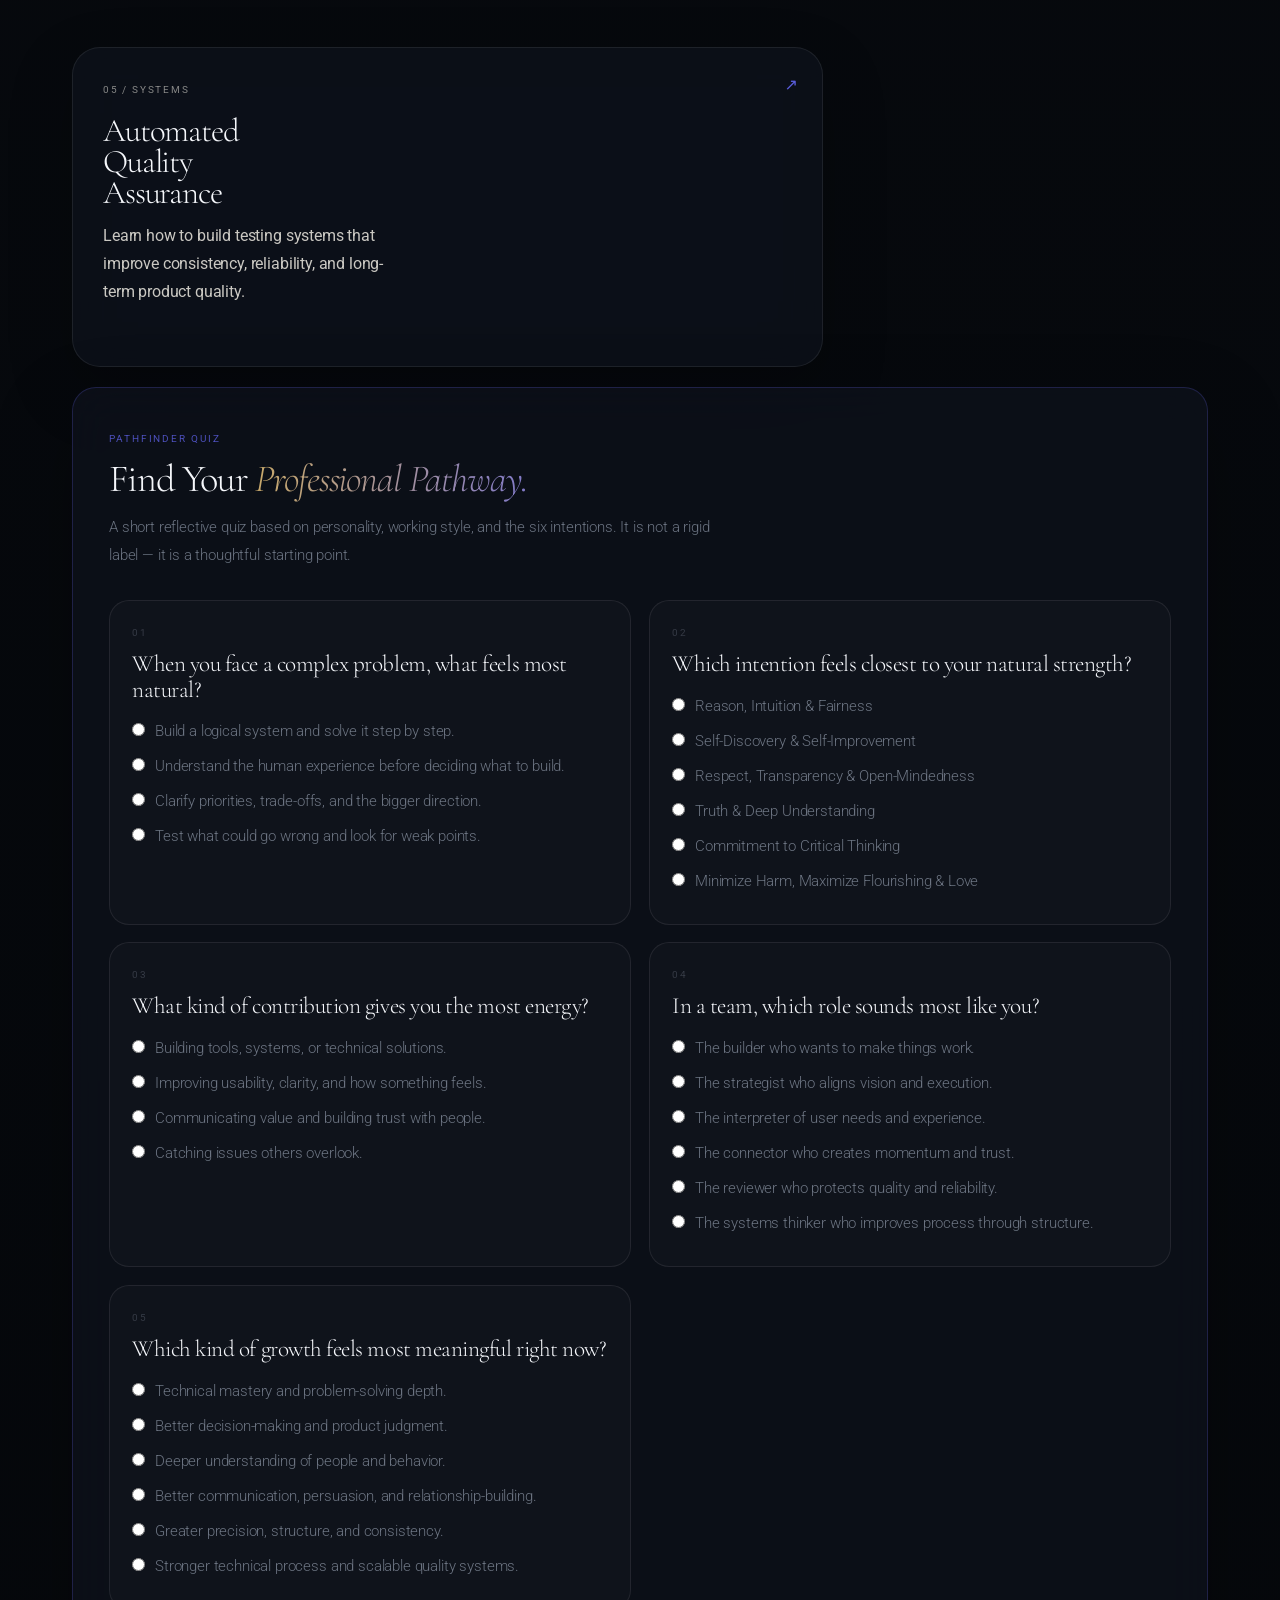
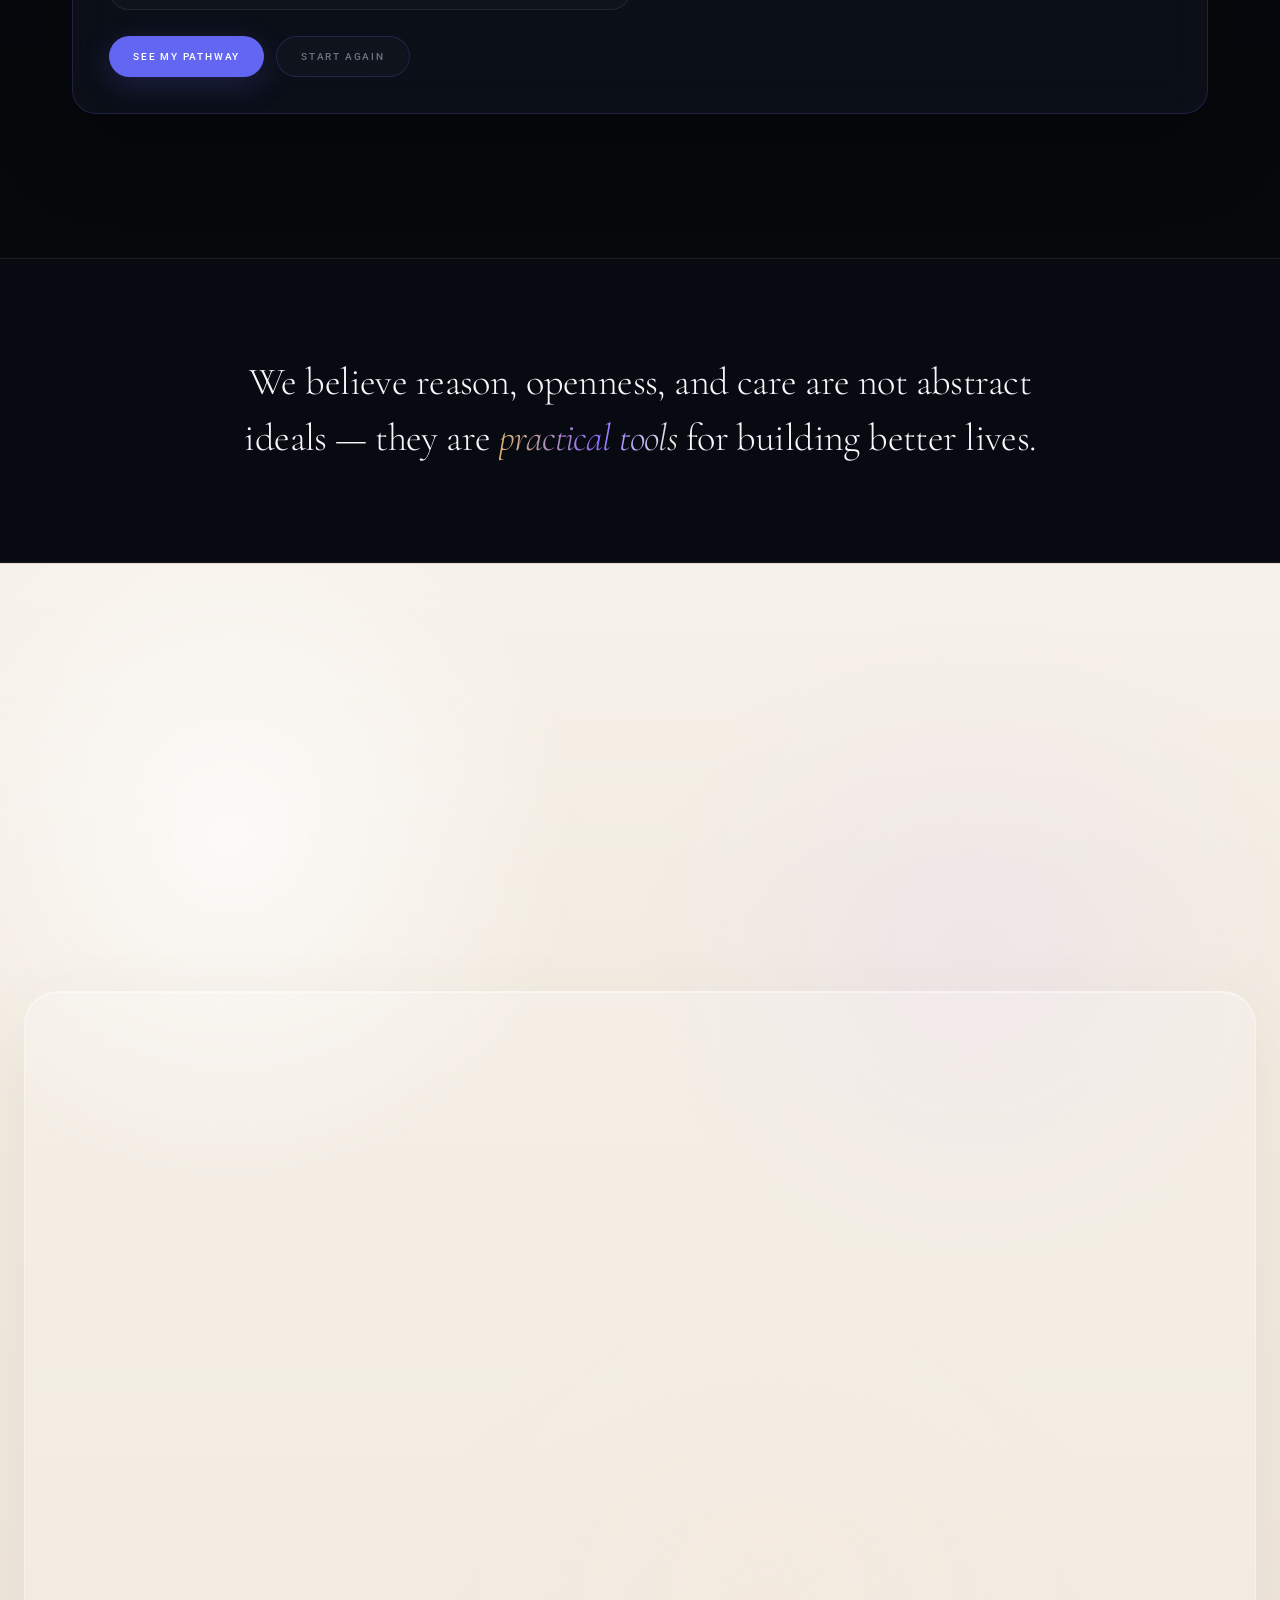
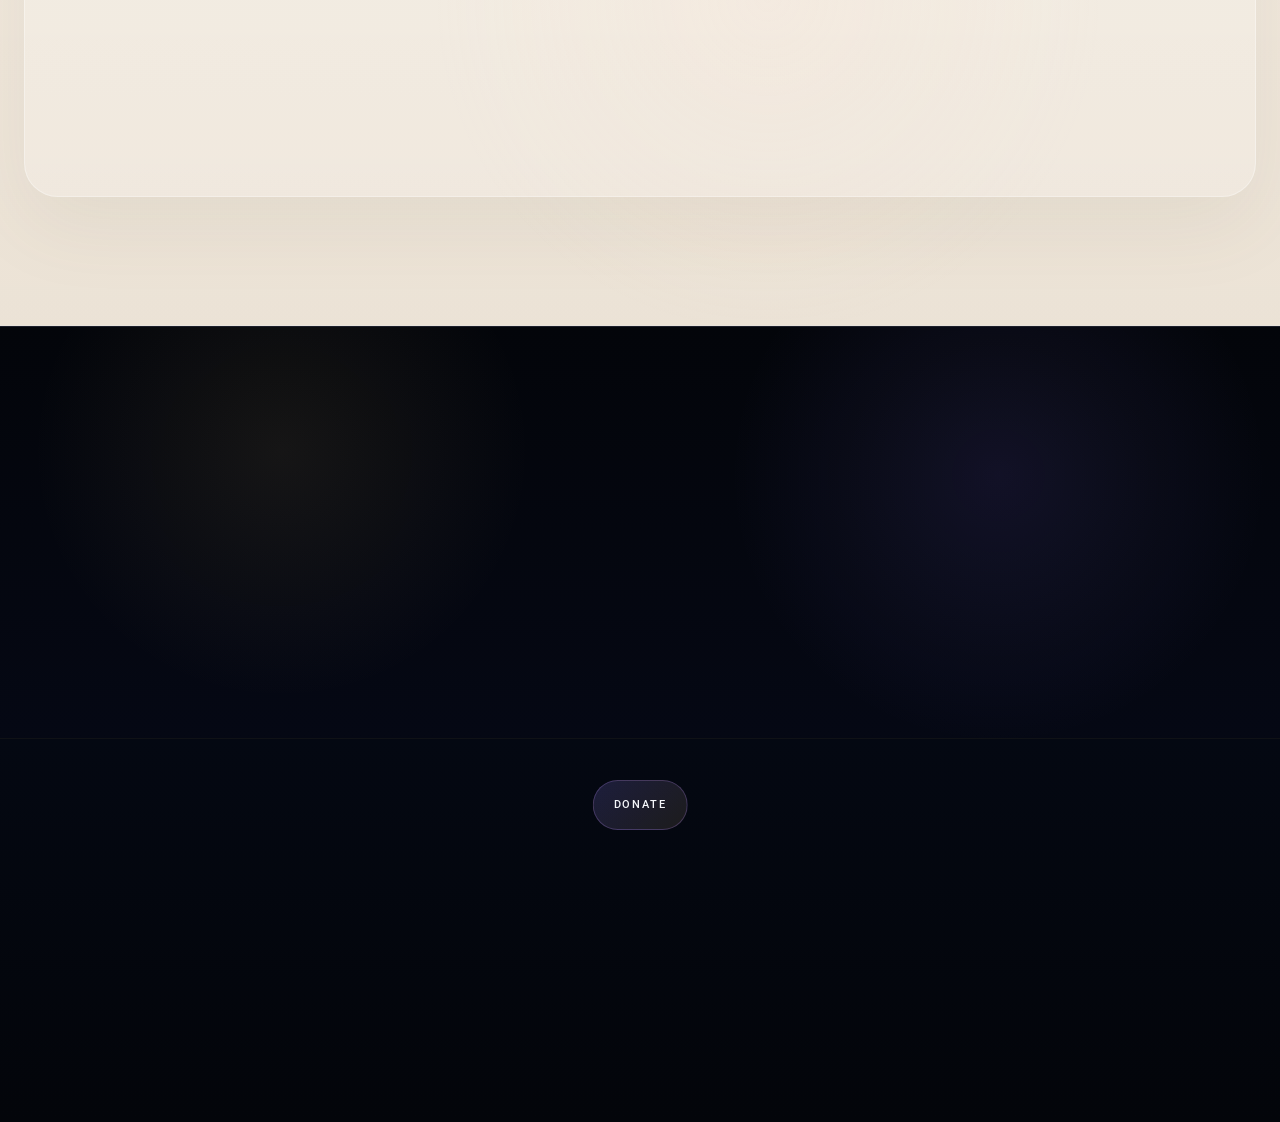
==== commit b3dd2497: "Update index.html" ====
--- a/index.html
+++ b/index.html
@@ -234,8 +234,8 @@
             class="about-poster-image"
           />
 
-          <div class="poster-oval-container" aria-hidden="true">
-            <svg viewBox="0 0 500 500" class="oval-text-svg">
+          <div class="poster-oval-container" aria-hidden="true" style="position:absolute;top:50%;left:50%;width:142%;height:142%;transform:translate(-50%,-50%) scale(0.9);opacity:0;pointer-events:none;z-index:3;transition:opacity 0.45s ease,transform 0.55s ease;">
+            <svg viewBox="0 0 500 500" class="oval-text-svg" style="width:100%;height:100%;overflow:visible;">
               <defs>
                 <path
                   id="finalOvalPath"
@@ -245,12 +245,21 @@
                      a 175,215 0 1,1 -350,0"
                 />
               </defs>
-              <text class="oval-text-content">
-               <textPath href="#finalOvalPath" startOffset="0%">
+              <g>
+                <animateTransform
+                  attributeName="transform"
+                  type="rotate"
+                  from="0 250 250"
+                  to="360 250 250"
+                  dur="22s"
+                  repeatCount="indefinite"
+                />
+                <text class="oval-text-content" style="fill:rgba(47,38,34,0.82);font-family:Inter,sans-serif;font-size:14px;font-weight:500;letter-spacing:4px;text-transform:uppercase;">
+                  <textPath href="#finalOvalPath" startOffset="0%">
   • INTELLECTUAL HUMILITY • TRUTH SEEKING • CRITICAL THINKING • MEANINGFUL PURPOSE • OPEN MINDEDNESS • DEEPER INTENT •
-</textPath>
-                </textPath>
-              </text>
+                  </textPath>
+                </text>
+              </g>
             </svg>
           </div>
         </div>
@@ -594,8 +603,8 @@
         <div class="section-kicker reveal-up">Participation</div>
         <h2 class="learn-heading reveal-up reveal-delay-1">How it all <em class="kinetic-em">works.</em></h2>
 
-        <div class="bento-grid" style="display:grid;grid-template-columns:repeat(12,1fr);grid-template-rows:auto auto auto;">
-          <article class="bento-item bento-tall reveal-up laser-card" style="grid-column:1/5;grid-row:1/3;">
+        <div class="bento-grid" style="display:grid;grid-template-columns:4fr 4fr 4fr;grid-template-rows:auto auto auto;gap:16px;width:100%;">
+          <article class="bento-item bento-tall reveal-up laser-card" style="grid-column:1/2;grid-row:1/3;">
             <div class="bento-content">
               <span class="bento-kicker">01 / Purpose</span>
               <h3>Why participate?</h3>
@@ -604,7 +613,7 @@
             </div>
           </article>
 
-          <article class="bento-item bento-wide reveal-up reveal-delay-1 laser-card" style="grid-column:5/13;grid-row:1;">
+          <article class="bento-item bento-wide reveal-up reveal-delay-1 laser-card" style="grid-column:2/4;grid-row:1;">
             <div class="bento-content">
               <span class="bento-kicker">02 / People</span>
               <h3>Who you'll meet</h3>
@@ -617,7 +626,7 @@
             </div>
           </article>
 
-          <article class="bento-item reveal-up reveal-delay-2 laser-card" style="grid-column:5/9;grid-row:2;">
+          <article class="bento-item reveal-up reveal-delay-2 laser-card" style="grid-column:2/3;grid-row:2;">
             <div class="bento-content">
               <span class="bento-kicker">03 / Format</span>
               <h3>Where?</h3>
@@ -625,7 +634,7 @@
             </div>
           </article>
 
-          <article class="bento-item reveal-up reveal-delay-3 laser-card" style="grid-column:9/13;grid-row:2;">
+          <article class="bento-item reveal-up reveal-delay-3 laser-card" style="grid-column:3/4;grid-row:2;">
             <div class="bento-content">
               <span class="bento-kicker">04 / Timing</span>
               <h3>When?</h3>
@@ -633,7 +642,7 @@
             </div>
           </article>
 
-          <article class="bento-item bento-cta reveal-up laser-card" style="grid-column:1/13;grid-row:3;">
+          <article class="bento-item bento-cta reveal-up laser-card" style="grid-column:1/4;grid-row:3;">
             <div class="bento-content">
               <span class="bento-kicker">05 / Join</span>
               <h3>Ready to start?</h3>
--- a/fixes.css
+++ b/fixes.css
@@ -940,7 +940,7 @@
   animation: shimmerFlow 8s linear infinite;
 }
 /* =========================================
-   HERO DASHBOARD ÃƒÂ¢Ã¢â€šÂ¬Ã¢â‚¬Â FINAL CLEAN VERSION
+   HERO DASHBOARD Ã¢â‚¬â€ FINAL CLEAN VERSION
    ========================================= */
 
 .hero.hero-dashboard{
@@ -1788,7 +1788,7 @@
   0%,100% { transform: translateY(0px); }
   50% { transform: translateY(2px); }
 }
-/* === FINAL HERO POLISH PATCH ÃƒÂ¢Ã¢â€šÂ¬Ã¢â‚¬Â paste at END of style.css / fixes.css === */
+/* === FINAL HERO POLISH PATCH Ã¢â‚¬â€ paste at END of style.css / fixes.css === */
 
 /* animated ios-like glow lines across all dashboard boxes */
 .hero-dash-tile,
@@ -1831,7 +1831,7 @@
   100% { transform: translateX(70%) rotate(8deg); opacity: .4; }
 }
 
-/* discord tile ÃƒÂ¢Ã¢â€šÂ¬Ã¢â‚¬Â colorful shape with purple glow */
+/* discord tile Ã¢â‚¬â€ colorful shape with purple glow */
 .discord-box,
 .hero-discord,
 .tile-discord {
@@ -1857,7 +1857,7 @@
   border-radius: 100% 0 0 0;
 }
 
-/* next conversation tile ÃƒÂ¢Ã¢â€šÂ¬Ã¢â‚¬Â apple glass look */
+/* next conversation tile Ã¢â‚¬â€ apple glass look */
 .next-conversation,
 .next-box,
 .schedule-box {
@@ -2291,7 +2291,7 @@
   border-color: rgba(255,255,255,0.12);
 }
 /* =========================================
-   HERO ATMOSPHERIC DEPTH ÃƒÂ¢Ã¢â€šÂ¬Ã¢â‚¬Â PREMIUM ORBS
+   HERO ATMOSPHERIC DEPTH Ã¢â‚¬â€ PREMIUM ORBS
    ========================================= */
 
 .hero.hero-dashboard{
@@ -2563,7 +2563,7 @@
   transition-delay: 0.40s;
 }
 /* =========================================
-   GLASSMORPHISM TILES ÃƒÂ¢Ã¢â€šÂ¬Ã¢â‚¬Â PREMIUM
+   GLASSMORPHISM TILES Ã¢â‚¬â€ PREMIUM
    ========================================= */
 
 /* member count tile */
@@ -2753,7 +2753,7 @@
    TARGETED GLASS FIX
    ========================================= */
 
-/* 1) NEXT CONVERSATION ÃƒÂ¢Ã¢â€šÂ¬Ã¢â‚¬Â brighter glass, keep same feel */
+/* 1) NEXT CONVERSATION Ã¢â‚¬â€ brighter glass, keep same feel */
 .hero-dash-card-light{
   background: linear-gradient(
     180deg,
@@ -2781,7 +2781,7 @@
   text-shadow: 0 1px 10px rgba(0,0,0,0.10);
 }
 
-/* 2) 1.2k members tile ÃƒÂ¢Ã¢â€šÂ¬Ã¢â‚¬Â glassmorphism */
+/* 2) 1.2k members tile Ã¢â‚¬â€ glassmorphism */
 .hero-dash-tile-dark,
 .hero-dash-tile-glass{
   background: rgba(255,255,255,0.05) !important;
@@ -2799,7 +2799,7 @@
   color: rgba(245,247,251,0.94) !important;
 }
 
-/* 3) 03 / this month box ÃƒÂ¢Ã¢â€šÂ¬Ã¢â‚¬Â glassmorphism */
+/* 3) 03 / this month box Ã¢â‚¬â€ glassmorphism */
 .hero-dash-mini-light{
   background: rgba(255,255,255,0.06) !important;
   backdrop-filter: blur(14px) saturate(170%) !important;
@@ -3242,7 +3242,7 @@
 .next-conversation span {
   color: rgba(245,247,251,0.72) !important;
 }
-/* NEXT CONVERSATION CARD ÃƒÂ¢Ã¢â€šÂ¬Ã¢â‚¬Â soft lilac conversation tone */
+/* NEXT CONVERSATION CARD Ã¢â‚¬â€ soft lilac conversation tone */
 .hero-dash-tile-conversation,
 .next-conversation-card,
 .hero-dash-tile-light {
@@ -3278,7 +3278,7 @@
   color: #111 !important;
 }
 /* =========================================
-   NEXT CONVERSATION ÃƒÂ¢Ã¢â€šÂ¬Ã¢â‚¬Â exact selector
+   NEXT CONVERSATION Ã¢â‚¬â€ exact selector
    ========================================= */
 
 .hero-dash-card.hero-dash-card-light{
@@ -3389,7 +3389,7 @@
   }
 }
 /* =====================================
-   FINAL OVAL TEXT RING ÃƒÂ¢Ã¢â€šÂ¬Ã¢â‚¬Â MASTER OVERRIDE
+   FINAL OVAL TEXT RING Ã¢â‚¬â€ MASTER OVERRIDE
    paste at VERY BOTTOM
 ===================================== */
 
@@ -3728,7 +3728,7 @@
   }
 }
 /* =====================================
-   MOBILE FINAL FIX ÃƒÂ¢Ã¢â€šÂ¬Ã¢â‚¬Â COMMUNITY / CARDS
+   MOBILE FINAL FIX Ã¢â‚¬â€ COMMUNITY / CARDS
    paste LAST
 ===================================== */
 
@@ -3870,7 +3870,7 @@
 }
 
 /* =========================================================
-   NATIA FINAL SURGICAL FIX Ã¢â‚¬â€ HERO + DONATE ONLY
+   NATIA FINAL SURGICAL FIX â€” HERO + DONATE ONLY
    Paste-safe. No HTML / JS changes needed.
    ========================================================= */
 
@@ -4115,7 +4115,7 @@
   display: none !important;
 }
 /* =========================================
-   REAL FIX â€” ONLY HERO TILES + FLOATING DONATE
+   REAL FIX — ONLY HERO TILES + FLOATING DONATE
    ========================================= */
 
 /* 1) Fix ONLY the top-right 4 tiles */
@@ -4147,7 +4147,7 @@
   transform: none !important;
 }
 
-/* 2) Fix floating donate ONLY â€” not footer Support donate */
+/* 2) Fix floating donate ONLY — not footer Support donate */
 .page-shell > a.hero-dashboard-btn[href*="gofund"] {
   position: relative !important;
   left: 50% !important;
@@ -4213,7 +4213,7 @@
 .page-shell > a.hero-dashboard-btn.hero-dashboard-btn-primary[href*="gofund"]::after {
   display: none !important;
 }
-/* FINAL DONATE POSITION â€” put it below the stripe */
+/* FINAL DONATE POSITION — put it below the stripe */
 .page-shell > a.hero-dashboard-btn.hero-dashboard-btn-primary[href*="gofund"] {
   position: relative !important;
   left: 50% !important;
@@ -4306,7 +4306,7 @@
   transform: translateY(-2px);
   box-shadow: 0 10px 22px rgba(0,0,0,0.22);
 }
-/* HERO TILES COLOR â€” BRIGHTER BUT STILL PREMIUM */
+/* HERO TILES COLOR — BRIGHTER BUT STILL PREMIUM */
 
 .hero-dashboard-panel .hero-dash-mosaic .hero-dash-tile:nth-child(1) {
   background: linear-gradient(145deg, #9b8cff 0%, #c7b8ff 100%) !important;
@@ -4409,7 +4409,7 @@
     0 12px 28px rgba(0,0,0,0.35);
 }
 /* =========================
-   HERO TILES â€” VISIBLE GLOW
+   HERO TILES — VISIBLE GLOW
    ========================= */
 
 .hero-dashboard-panel .hero-dash-mosaic .hero-dash-tile:nth-child(1) {
@@ -4445,7 +4445,7 @@
   filter: brightness(1.06) saturate(1.08) !important;
 }
 /* =========================
-   HERO TILES â€” LIGHT + LIFE
+   HERO TILES — LIGHT + LIFE
    ========================= */
 
 .hero-dashboard-panel .hero-dash-tile {
@@ -4464,7 +4464,7 @@
   transition: all 0.25s ease;
 }
 
-/* âœ¨ LIGHT EDGE (this is the magic part) */
+/* ✨ LIGHT EDGE (this is the magic part) */
 .hero-dashboard-panel .hero-dash-tile::before {
   content: "";
   position: absolute;
@@ -4481,7 +4481,7 @@
   pointer-events: none;
 }
 
-/* ðŸ’œ SOFT COLOR PRESENCE (barely visible) */
+/* 💜 SOFT COLOR PRESENCE (barely visible) */
 .hero-dashboard-panel .hero-dash-tile:nth-child(1) {
   box-shadow:
     inset 0 1px 0 rgba(255,255,255,0.12),
@@ -4496,7 +4496,7 @@
     0 0 20px rgba(255,190,140,0.18);
 }
 
-/* ðŸŸ¢ HOVER â€” subtle, premium */
+/* 🟢 HOVER — subtle, premium */
 .hero-dashboard-panel .hero-dash-tile:hover {
   transform: translateY(-3px);
   box-shadow:
@@ -4504,7 +4504,7 @@
     0 18px 40px rgba(0,0,0,0.45);
 }
 
-/* ðŸ”´ OPTIONAL: live pulse (only ONE tile) */
+/* 🔴 OPTIONAL: live pulse (only ONE tile) */
 .hero-dashboard-panel .hero-dash-tile:nth-child(2) {
   animation: livePulse 4s ease-in-out infinite;
 }
@@ -4523,7 +4523,7 @@
   }
 }
 /* =========================
-   HERO TILES â€” BRIGHT GLASS ONLY
+   HERO TILES — BRIGHT GLASS ONLY
    ========================= */
 
 .hero-dashboard-panel .hero-dash-mosaic .hero-dash-tile {
@@ -4562,7 +4562,7 @@
   filter: brightness(1.08) saturate(1.08) !important;
 }
 /* =========================
-   DASHBOARD â€” GLASS UPGRADE
+   DASHBOARD — GLASS UPGRADE
    ========================= */
 
 /* ALL cards inside right panel */
@@ -4583,7 +4583,7 @@
   transition: all 0.25s ease;
 }
 
-/* âœ¨ light reflection layer */
+/* ✨ light reflection layer */
 .hero-dashboard-panel .hero-dash-card::before,
 .hero-dashboard-panel .hero-dash-tile::before {
   content: "";
@@ -4602,7 +4602,7 @@
   opacity: 0.35;
 }
 
-/* âœ¨ hover = slight lift + brightness */
+/* ✨ hover = slight lift + brightness */
 .hero-dashboard-panel .hero-dash-card:hover,
 .hero-dashboard-panel .hero-dash-tile:hover {
   transform: translateY(-3px);
@@ -4621,7 +4621,7 @@
   background: linear-gradient(145deg, rgba(255,218,190,0.65), rgba(255,255,255,0.10)) !important;
 }
 /* =========================
-   HERO COLOR RESTORE â€” ONLY 4 TILES + NEXT
+   HERO COLOR RESTORE — ONLY 4 TILES + NEXT
    ========================= */
 
 /* 4 small tiles */
@@ -4690,8 +4690,8 @@
    SAFARI BUG FIXES
    ========================= */
 
-/* â”€â”€ Bug 1: About section right panel â€” flat purple block
-   backdrop-filter fails inside isolation:isolate grid in Safari â”€â”€ */
+/* ── Bug 1: About section right panel — flat purple block
+   backdrop-filter fails inside isolation:isolate grid in Safari ── */
 
 .about-content.about-content-bright {
   -webkit-backdrop-filter: none !important;
@@ -4699,8 +4699,8 @@
   background: rgba(200, 190, 220, 0.92) !important;
 }
 
-/* â”€â”€ Bug 2: Intention card 01 â€” invisible on first render
-   Safari backface-visibility + preserve-3d front face bug â”€â”€ */
+/* ── Bug 2: Intention card 01 — invisible on first render
+   Safari backface-visibility + preserve-3d front face bug ── */
 
 .intention-face {
   -webkit-transform: translateZ(0);
@@ -4717,10 +4717,10 @@
   transform: rotateY(180deg) translateZ(1px);
 }
 
-/* â”€â”€ Bug 3: Bento grid â€” card 01 clipped by card 03, rows miscomputed.
+/* ── Bug 3: Bento grid — card 01 clipped by card 03, rows miscomputed.
    Safari can't auto-place items when grid-row:span 2 is involved.
    Use explicit grid-column + grid-row on every child. Items are children
-   1â€“5 of .bento-grid, so we target by nth-child directly. â”€â”€ */
+   1–5 of .bento-grid, so we target by nth-child directly. ── */
 
 .bento-grid {
   grid-template-columns: repeat(12, 1fr);
@@ -4728,42 +4728,42 @@
   align-items: stretch;
 }
 
-/* 1: tall â€” cols 1-4, rows 1-2 */
+/* 1: tall — cols 1-4, rows 1-2 */
 .bento-grid > .bento-item:nth-child(1) {
   grid-column: 1 / 5;
   grid-row: 1 / 3;
   align-self: stretch;
 }
 
-/* 2: wide â€” cols 5-12, row 1 */
+/* 2: wide — cols 5-12, row 1 */
 .bento-grid > .bento-item:nth-child(2) {
   grid-column: 5 / 13;
   grid-row: 1;
 }
 
-/* 3: regular â€” cols 5-8, row 2 */
+/* 3: regular — cols 5-8, row 2 */
 .bento-grid > .bento-item:nth-child(3) {
   grid-column: 5 / 9;
   grid-row: 2;
 }
 
-/* 4: regular â€” cols 9-12, row 2 */
+/* 4: regular — cols 9-12, row 2 */
 .bento-grid > .bento-item:nth-child(4) {
   grid-column: 9 / 13;
   grid-row: 2;
 }
 
-/* 5: cta â€” full width, row 3 */
+/* 5: cta — full width, row 3 */
 .bento-grid > .bento-item:nth-child(5) {
   grid-column: 1 / 13;
   grid-row: 3;
 }
 
-/* â”€â”€ Bug 4: Community section â€” light theme, image blown up, layout collapsed.
+/* ── Bug 4: Community section — light theme, image blown up, layout collapsed.
    backdrop-filter on the .community-cards container with overflow:hidden and
    a grid-row:span 3 child causes Safari to flatten the whole layout.
    Fix: strip backdrop-filter from the container; keep it only on individual cards.
-   Also give the featured card explicit position + image sizing. â”€â”€ */
+   Also give the featured card explicit position + image sizing. ── */
 
 .community.community-bright .community-cards {
   -webkit-backdrop-filter: none !important;
@@ -4788,12 +4788,45 @@
   padding: 24px !important;
 }
 
-/* â”€â”€ Bug 5: Oval text ring not spinning.
-   Safari ignores CSS transform on SVG elements without transform-box:fill-box â€” 
-   without it, rotate() spins around the SVG viewport origin (0 0), not the center. â”€â”€ */
+/* ── Bug 5: Oval text ring not spinning.
+   Safari ignores CSS transform on SVG elements without transform-box:fill-box — 
+   without it, rotate() spins around the SVG viewport origin (0 0), not the center. ── */
 
 .oval-text-svg {
   -webkit-transform-box: fill-box;
   transform-box: fill-box;
   transform-origin: center center;
 }
+
+/* =========================
+   SAFARI NUCLEAR OVERRIDES
+   (must be last in file)
+   ========================= */
+
+/* Community container — backdrop-filter + overflow:hidden kills layout in Safari */
+.community-cards {
+  -webkit-backdrop-filter: none !important;
+  backdrop-filter: none !important;
+}
+
+/* Bento container — remove any conflicting row/col rules from earlier in cascade */
+.bento-grid > .bento-item:nth-child(1) {
+  grid-column: 1 / 5 !important;
+  grid-row: 1 / 3 !important;
+}
+.bento-grid > .bento-item:nth-child(2) {
+  grid-column: 5 / 13 !important;
+  grid-row: 1 !important;
+}
+.bento-grid > .bento-item:nth-child(3) {
+  grid-column: 5 / 9 !important;
+  grid-row: 2 !important;
+}
+.bento-grid > .bento-item:nth-child(4) {
+  grid-column: 9 / 13 !important;
+  grid-row: 2 !important;
+}
+.bento-grid > .bento-item:nth-child(5) {
+  grid-column: 1 / 13 !important;
+  grid-row: 3 !important;
+}
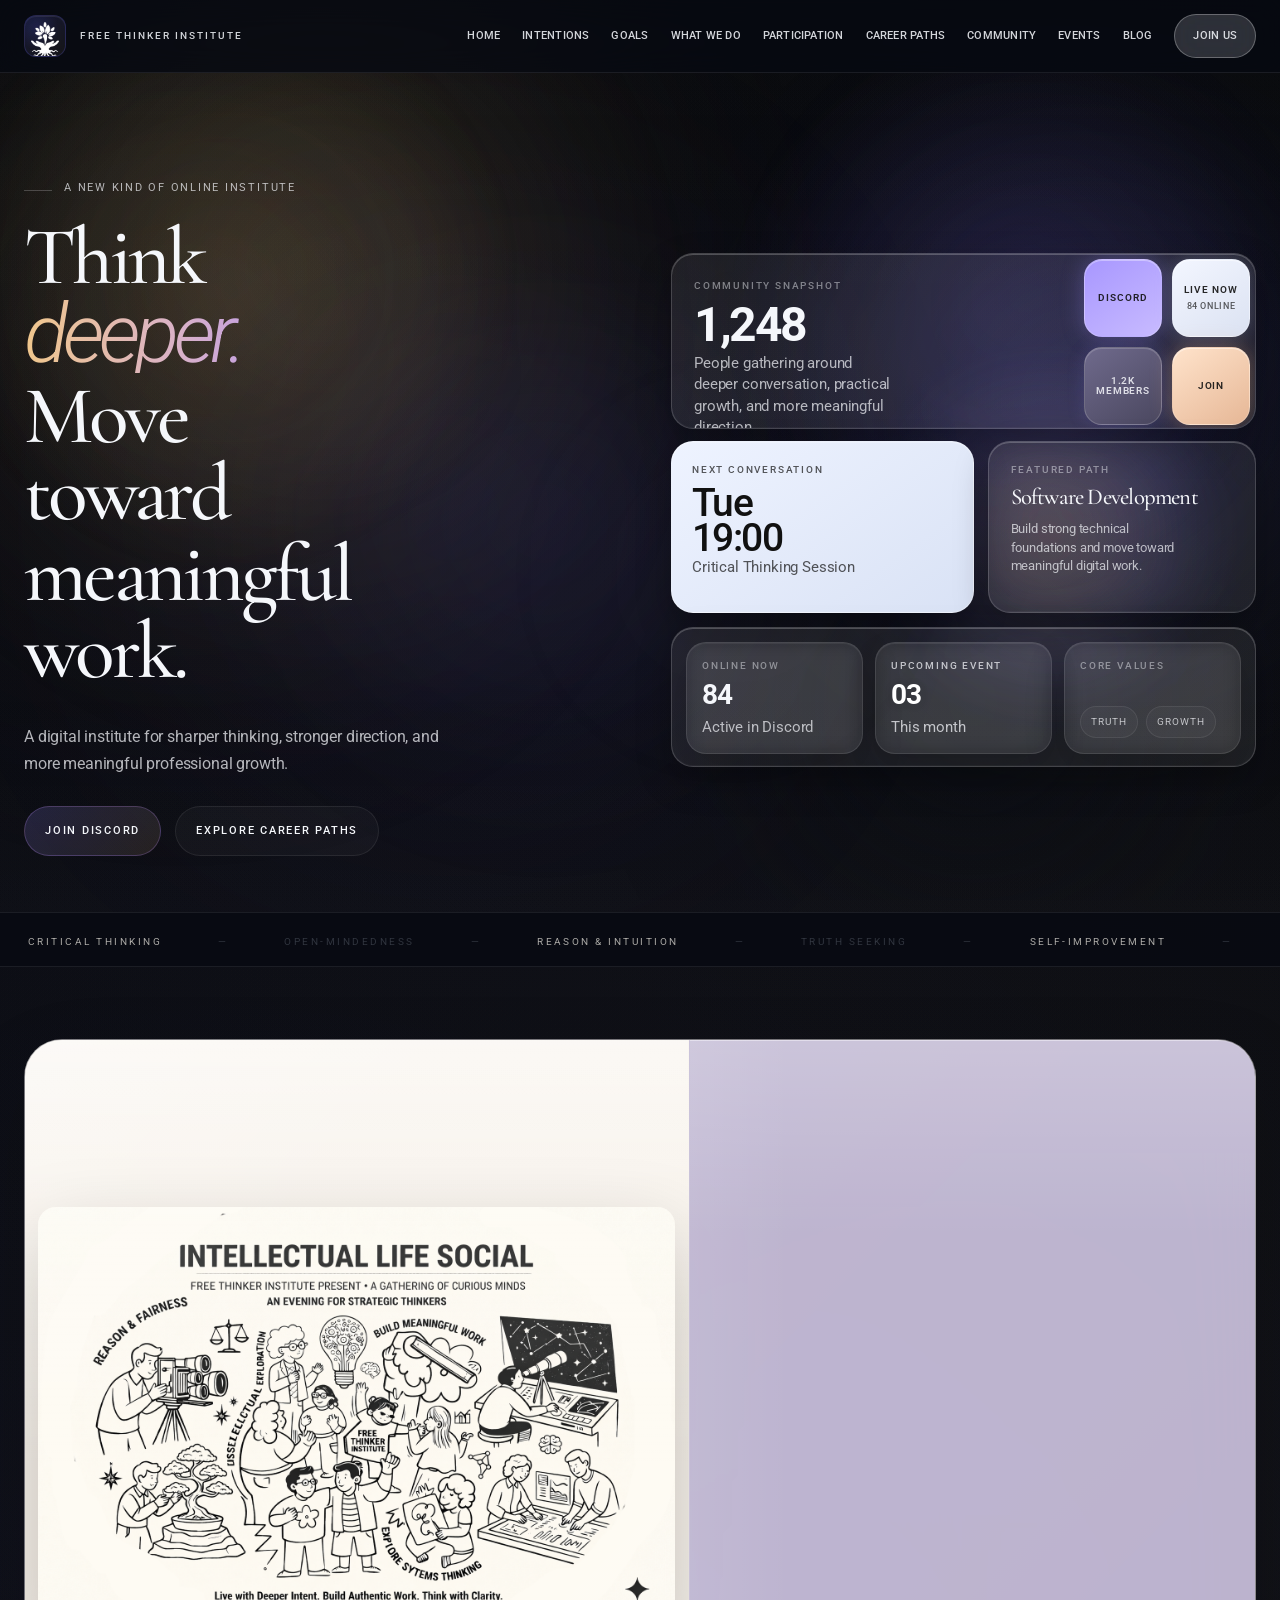
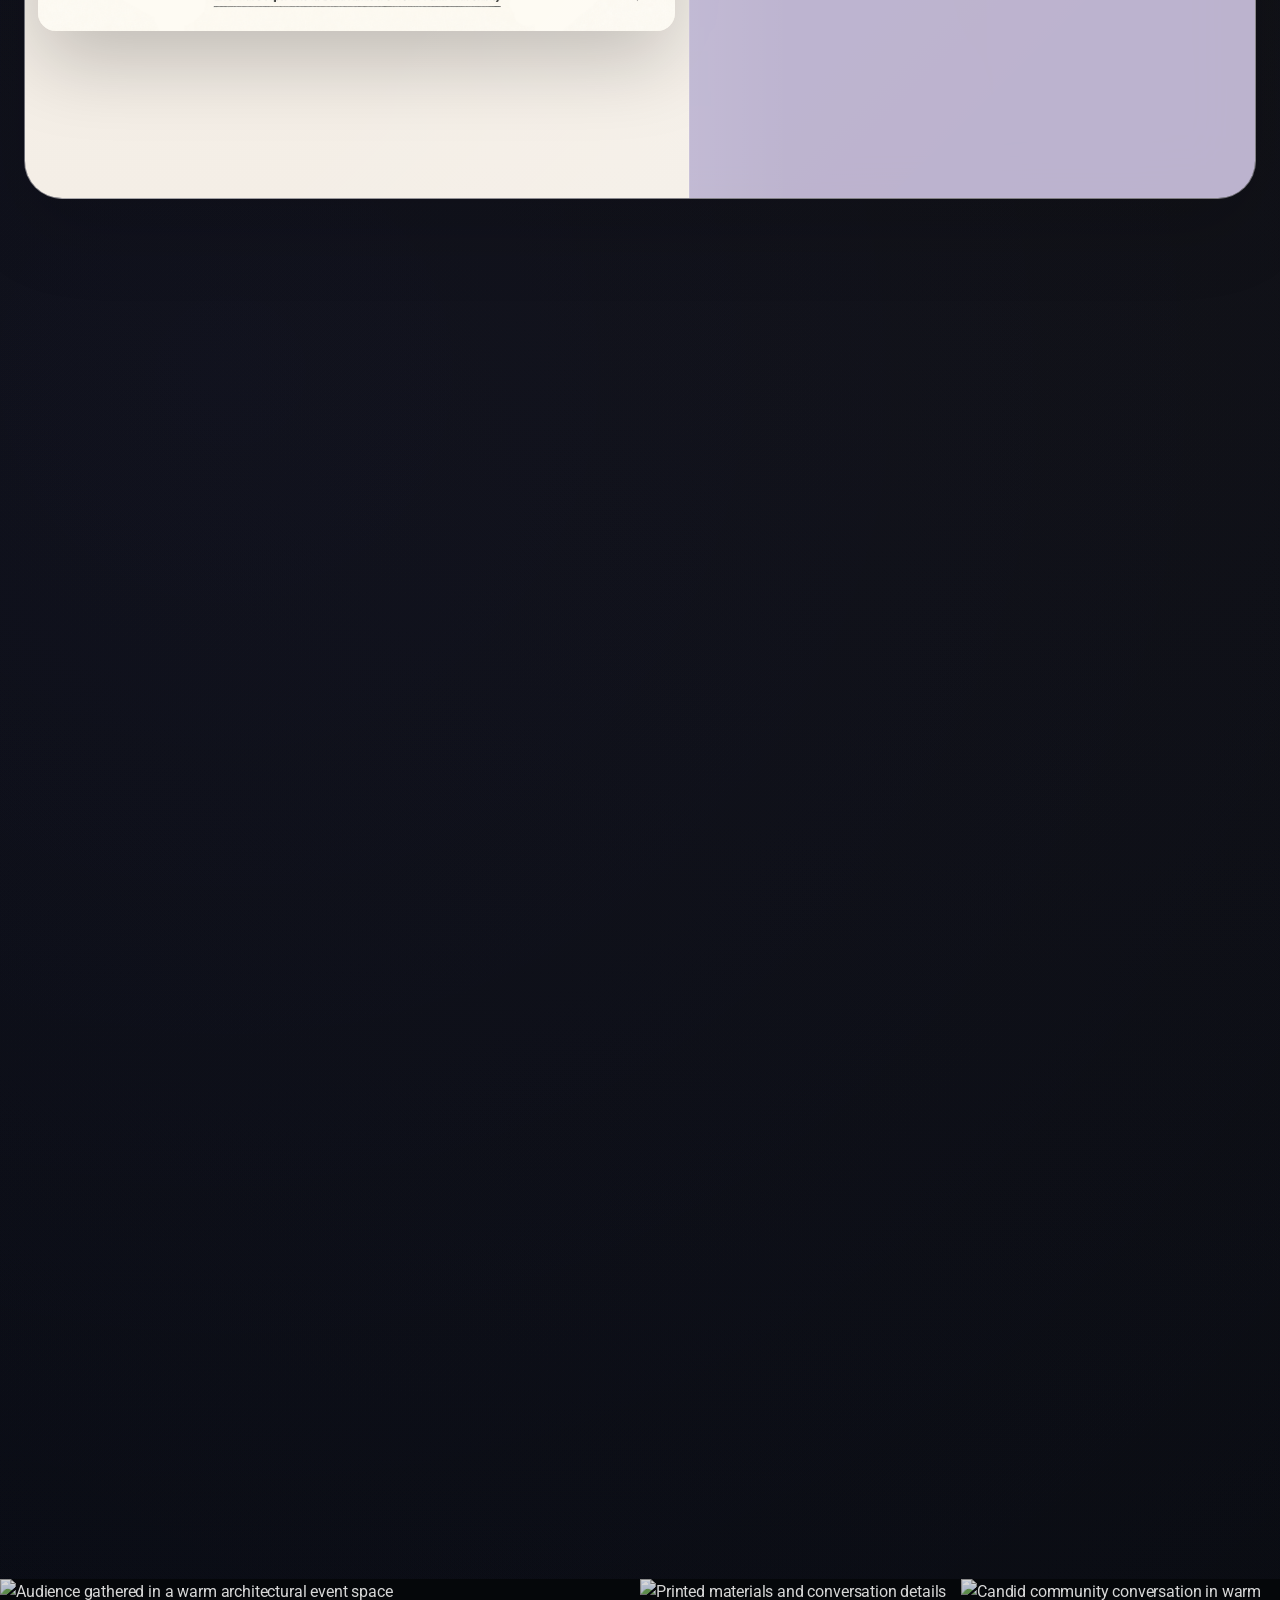
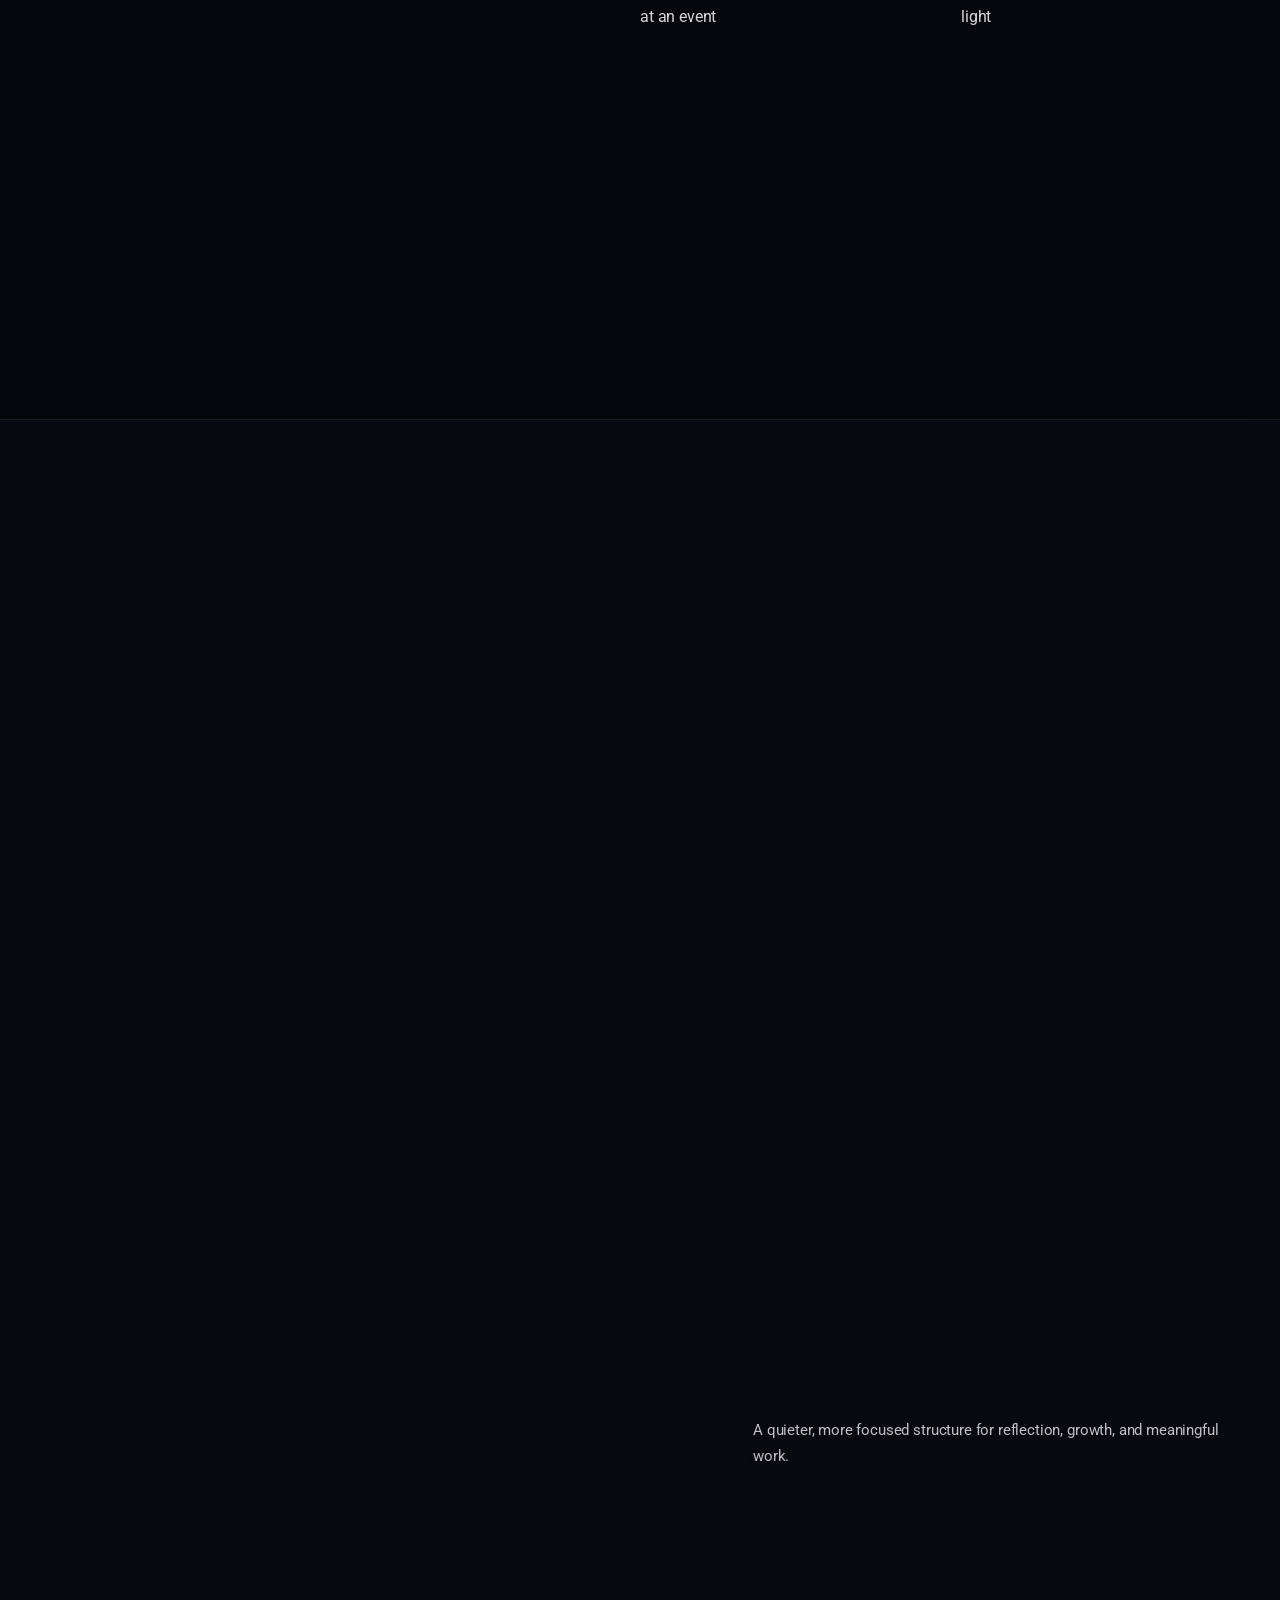
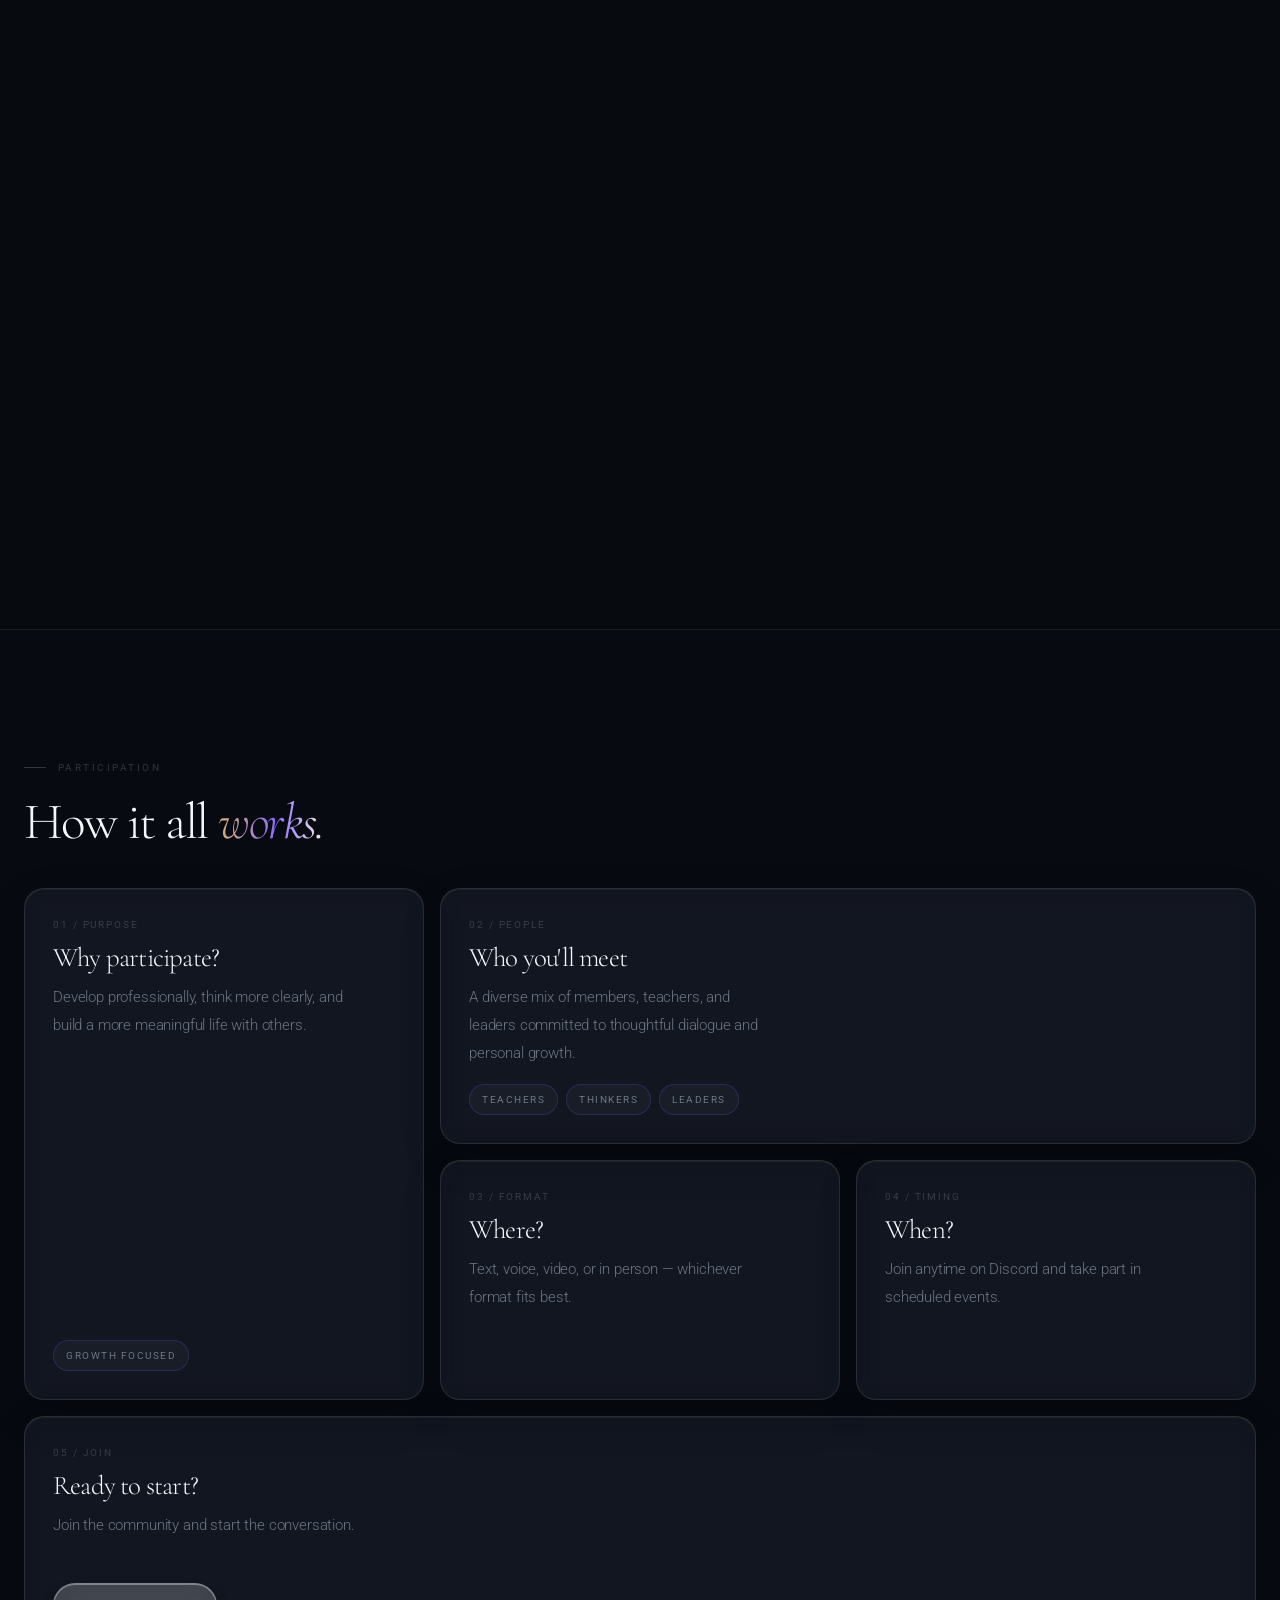
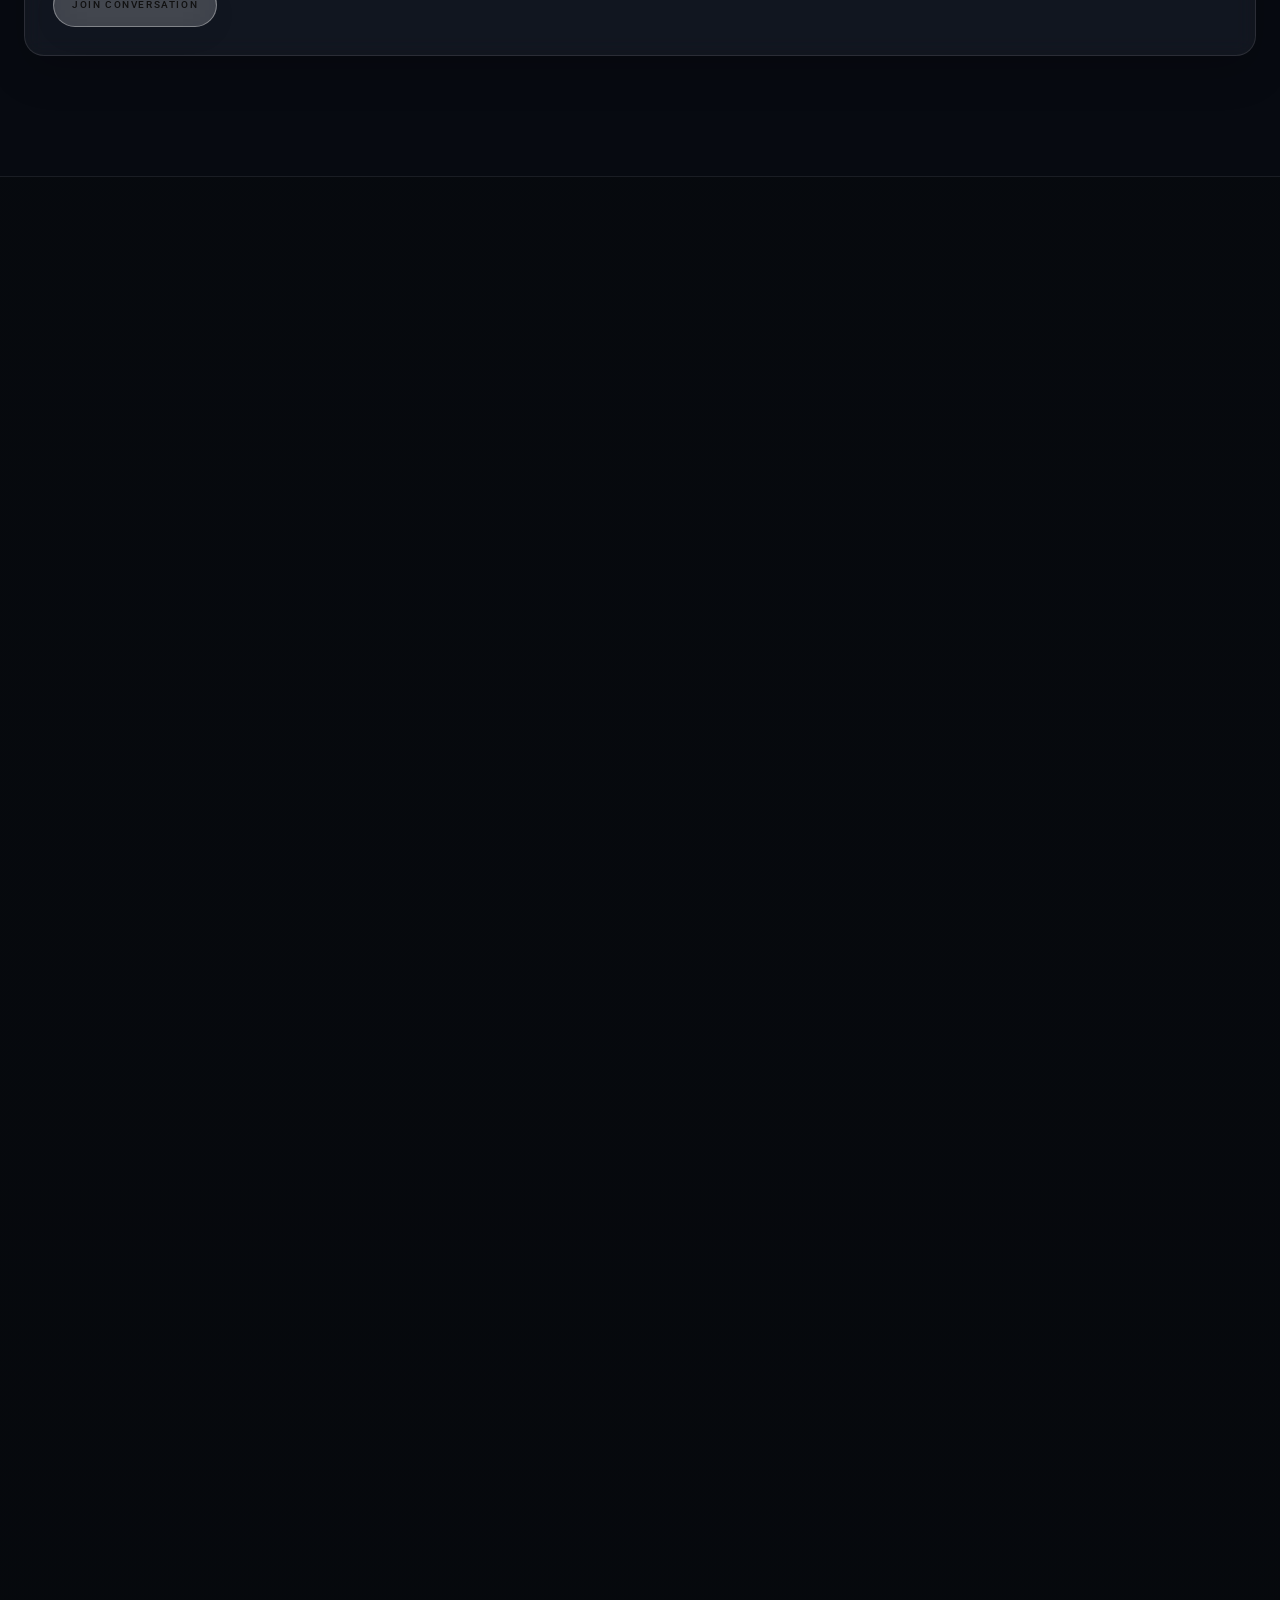
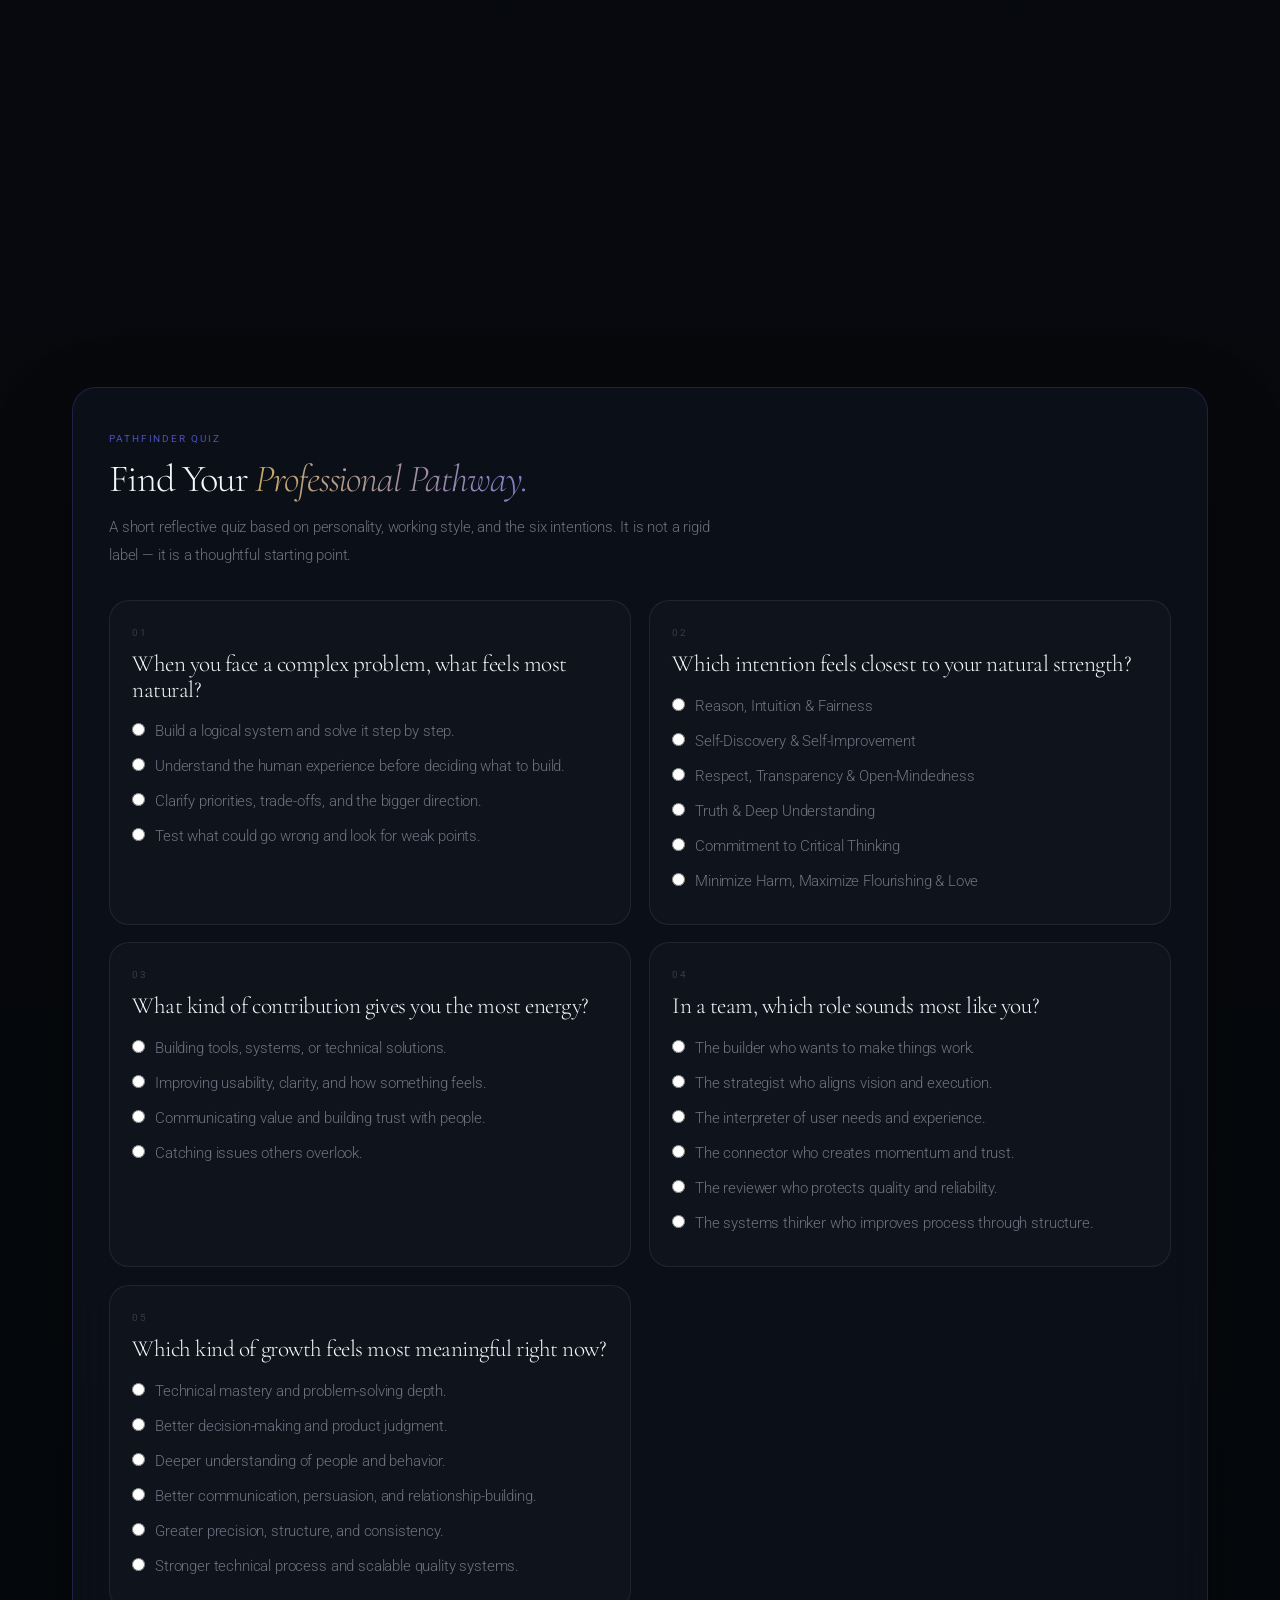
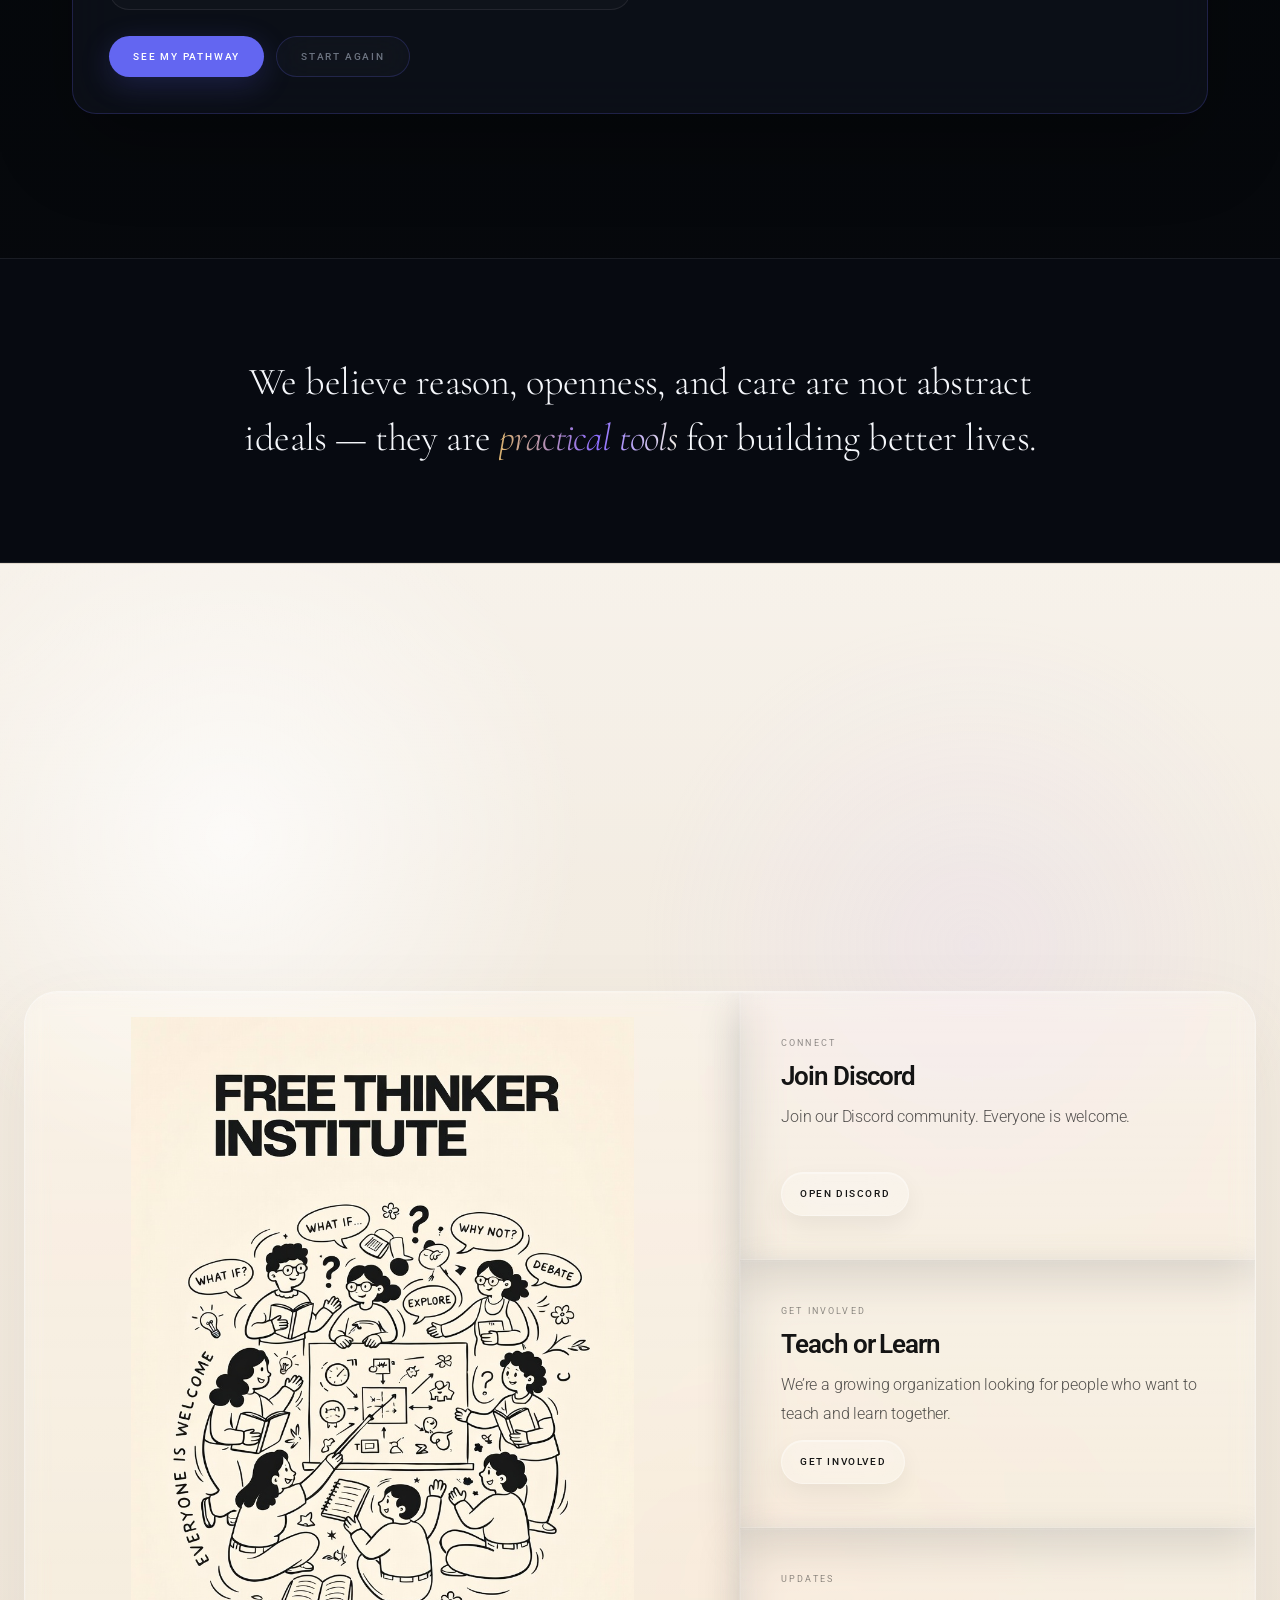
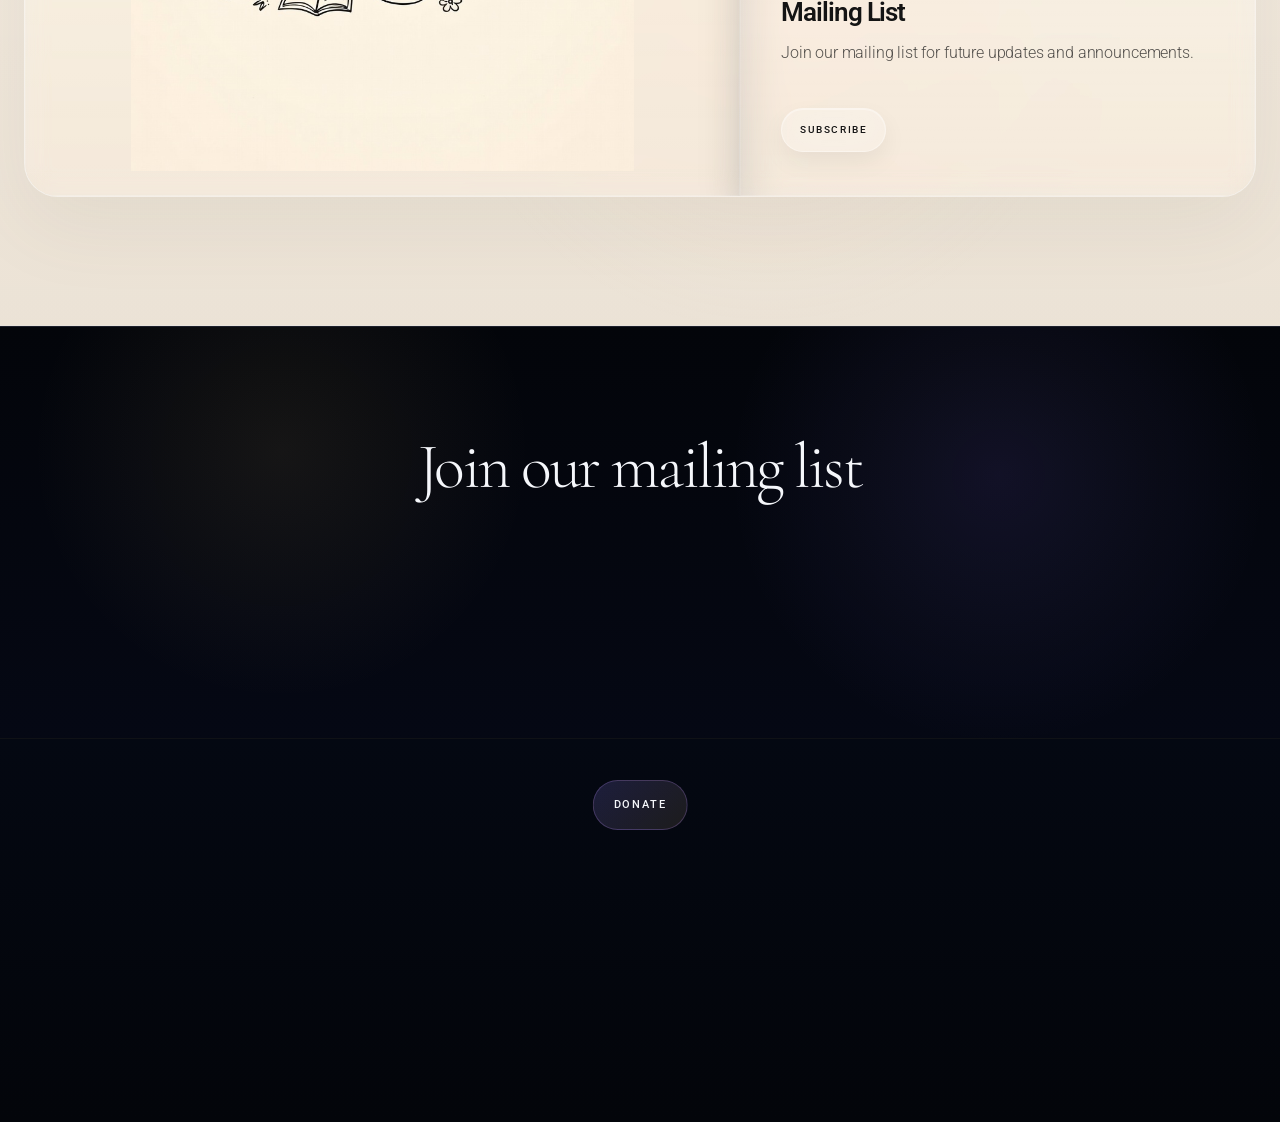
==== commit ebd00c82: "Update index.html" ====
--- a/index.html
+++ b/index.html
@@ -234,8 +234,8 @@
             class="about-poster-image"
           />
 
-          <div class="poster-oval-container" aria-hidden="true" style="position:absolute;top:50%;left:50%;width:142%;height:142%;transform:translate(-50%,-50%) scale(0.9);opacity:0;pointer-events:none;z-index:3;transition:opacity 0.45s ease,transform 0.55s ease;">
-            <svg viewBox="0 0 500 500" class="oval-text-svg" style="width:100%;height:100%;overflow:visible;">
+          <div class="poster-oval-container" aria-hidden="true">
+            <svg viewBox="0 0 500 500" class="oval-text-svg">
               <defs>
                 <path
                   id="finalOvalPath"
@@ -254,10 +254,8 @@
                   dur="22s"
                   repeatCount="indefinite"
                 />
-                <text class="oval-text-content" style="fill:rgba(47,38,34,0.82);font-family:Inter,sans-serif;font-size:14px;font-weight:500;letter-spacing:4px;text-transform:uppercase;">
-                  <textPath href="#finalOvalPath" startOffset="0%">
-  • INTELLECTUAL HUMILITY • TRUTH SEEKING • CRITICAL THINKING • MEANINGFUL PURPOSE • OPEN MINDEDNESS • DEEPER INTENT •
-                  </textPath>
+                <text class="oval-text-content">
+                  <textPath href="#finalOvalPath" startOffset="0%">• INTELLECTUAL HUMILITY • TRUTH SEEKING • CRITICAL THINKING • MEANINGFUL PURPOSE • OPEN MINDEDNESS • DEEPER INTENT •</textPath>
                 </text>
               </g>
             </svg>
--- a/fixes.css
+++ b/fixes.css
@@ -4799,34 +4799,41 @@
 }
 
 /* =========================
-   SAFARI NUCLEAR OVERRIDES
-   (must be last in file)
+   SAFARI FINAL OVERRIDES
    ========================= */
 
-/* Community container — backdrop-filter + overflow:hidden kills layout in Safari */
+/* Community container backdrop-filter kills layout */
 .community-cards {
   -webkit-backdrop-filter: none !important;
   backdrop-filter: none !important;
 }
 
-/* Bento container — remove any conflicting row/col rules from earlier in cascade */
-.bento-grid > .bento-item:nth-child(1) {
-  grid-column: 1 / 5 !important;
-  grid-row: 1 / 3 !important;
-}
-.bento-grid > .bento-item:nth-child(2) {
-  grid-column: 5 / 13 !important;
-  grid-row: 1 !important;
-}
-.bento-grid > .bento-item:nth-child(3) {
-  grid-column: 5 / 9 !important;
-  grid-row: 2 !important;
-}
-.bento-grid > .bento-item:nth-child(4) {
-  grid-column: 9 / 13 !important;
-  grid-row: 2 !important;
-}
-.bento-grid > .bento-item:nth-child(5) {
-  grid-column: 1 / 13 !important;
-  grid-row: 3 !important;
-}
+/* Oval container: inset:50% is wrong — use top/left instead */
+.poster-oval-container {
+  position: absolute !important;
+  inset: auto !important;
+  top: 50% !important;
+  left: 50% !important;
+  width: 142% !important;
+  height: 142% !important;
+  transform: translate(-50%, -50%) scale(0.9) !important;
+}
+
+.about-poster-shell:hover .poster-oval-container {
+  opacity: 1 !important;
+  transform: translate(-50%, -50%) scale(1) !important;
+}
+
+/* Bento explicit placement — belt + suspenders on top of inline styles */
+.bento-grid {
+  display: grid !important;
+  grid-template-columns: 4fr 4fr 4fr !important;
+  grid-template-rows: auto auto auto !important;
+  gap: 16px !important;
+  width: 100% !important;
+}
+.bento-grid > .bento-item:nth-child(1) { grid-column: 1 / 2 !important; grid-row: 1 / 3 !important; }
+.bento-grid > .bento-item:nth-child(2) { grid-column: 2 / 4 !important; grid-row: 1 !important; }
+.bento-grid > .bento-item:nth-child(3) { grid-column: 2 / 3 !important; grid-row: 2 !important; }
+.bento-grid > .bento-item:nth-child(4) { grid-column: 3 / 4 !important; grid-row: 2 !important; }
+.bento-grid > .bento-item:nth-child(5) { grid-column: 1 / 4 !important; grid-row: 3 !important; }
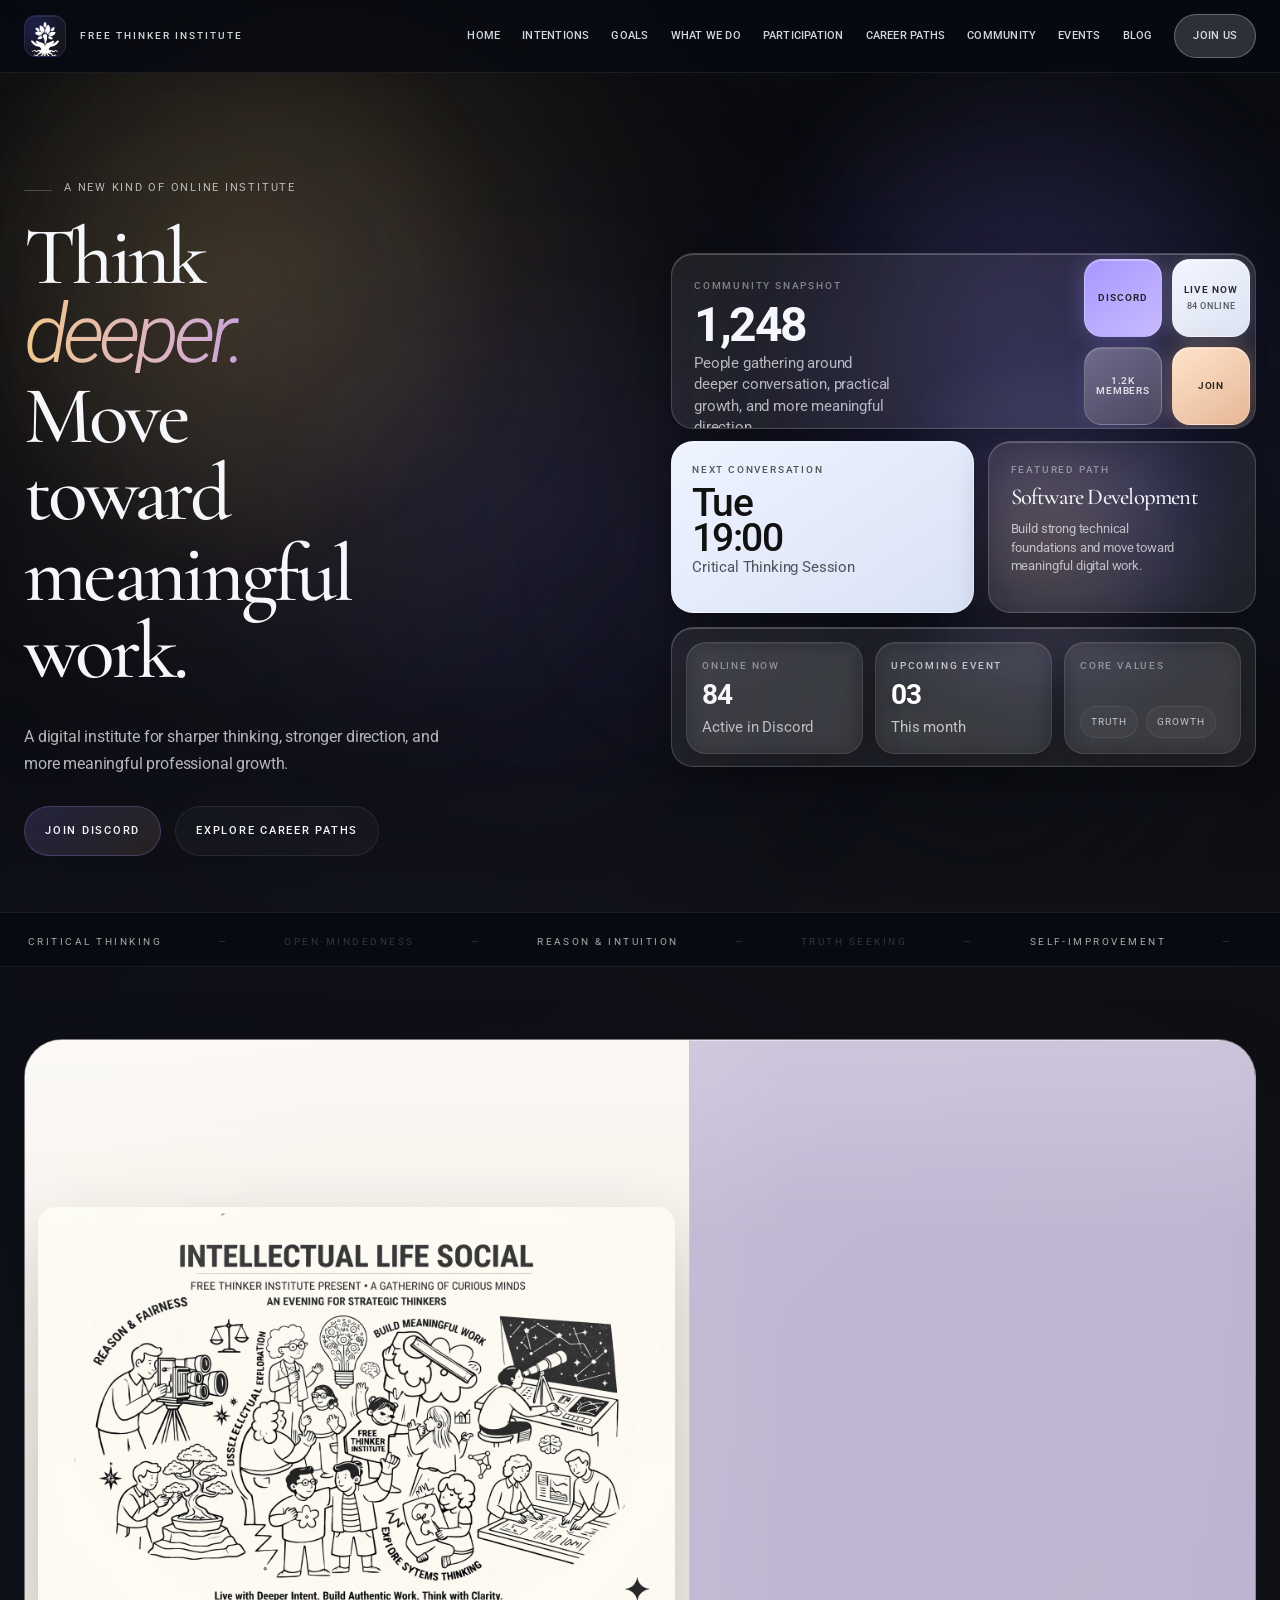
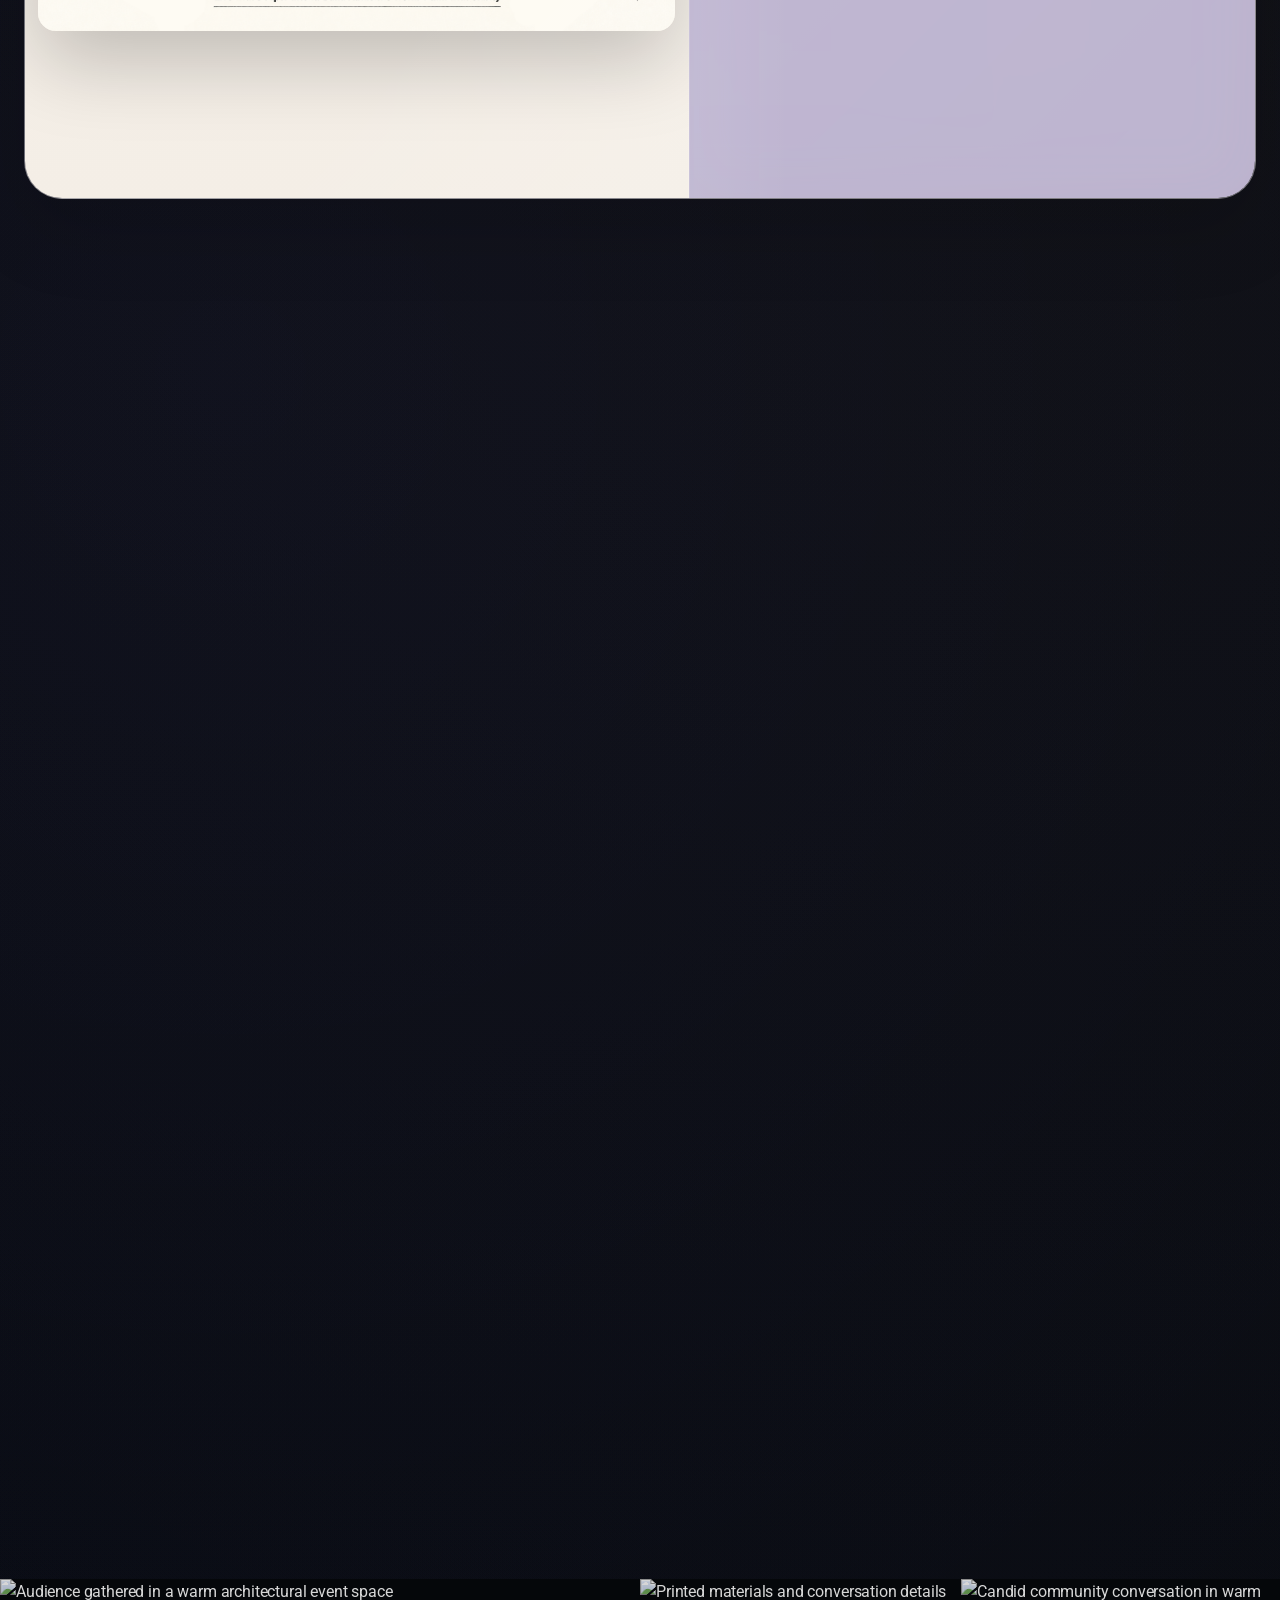
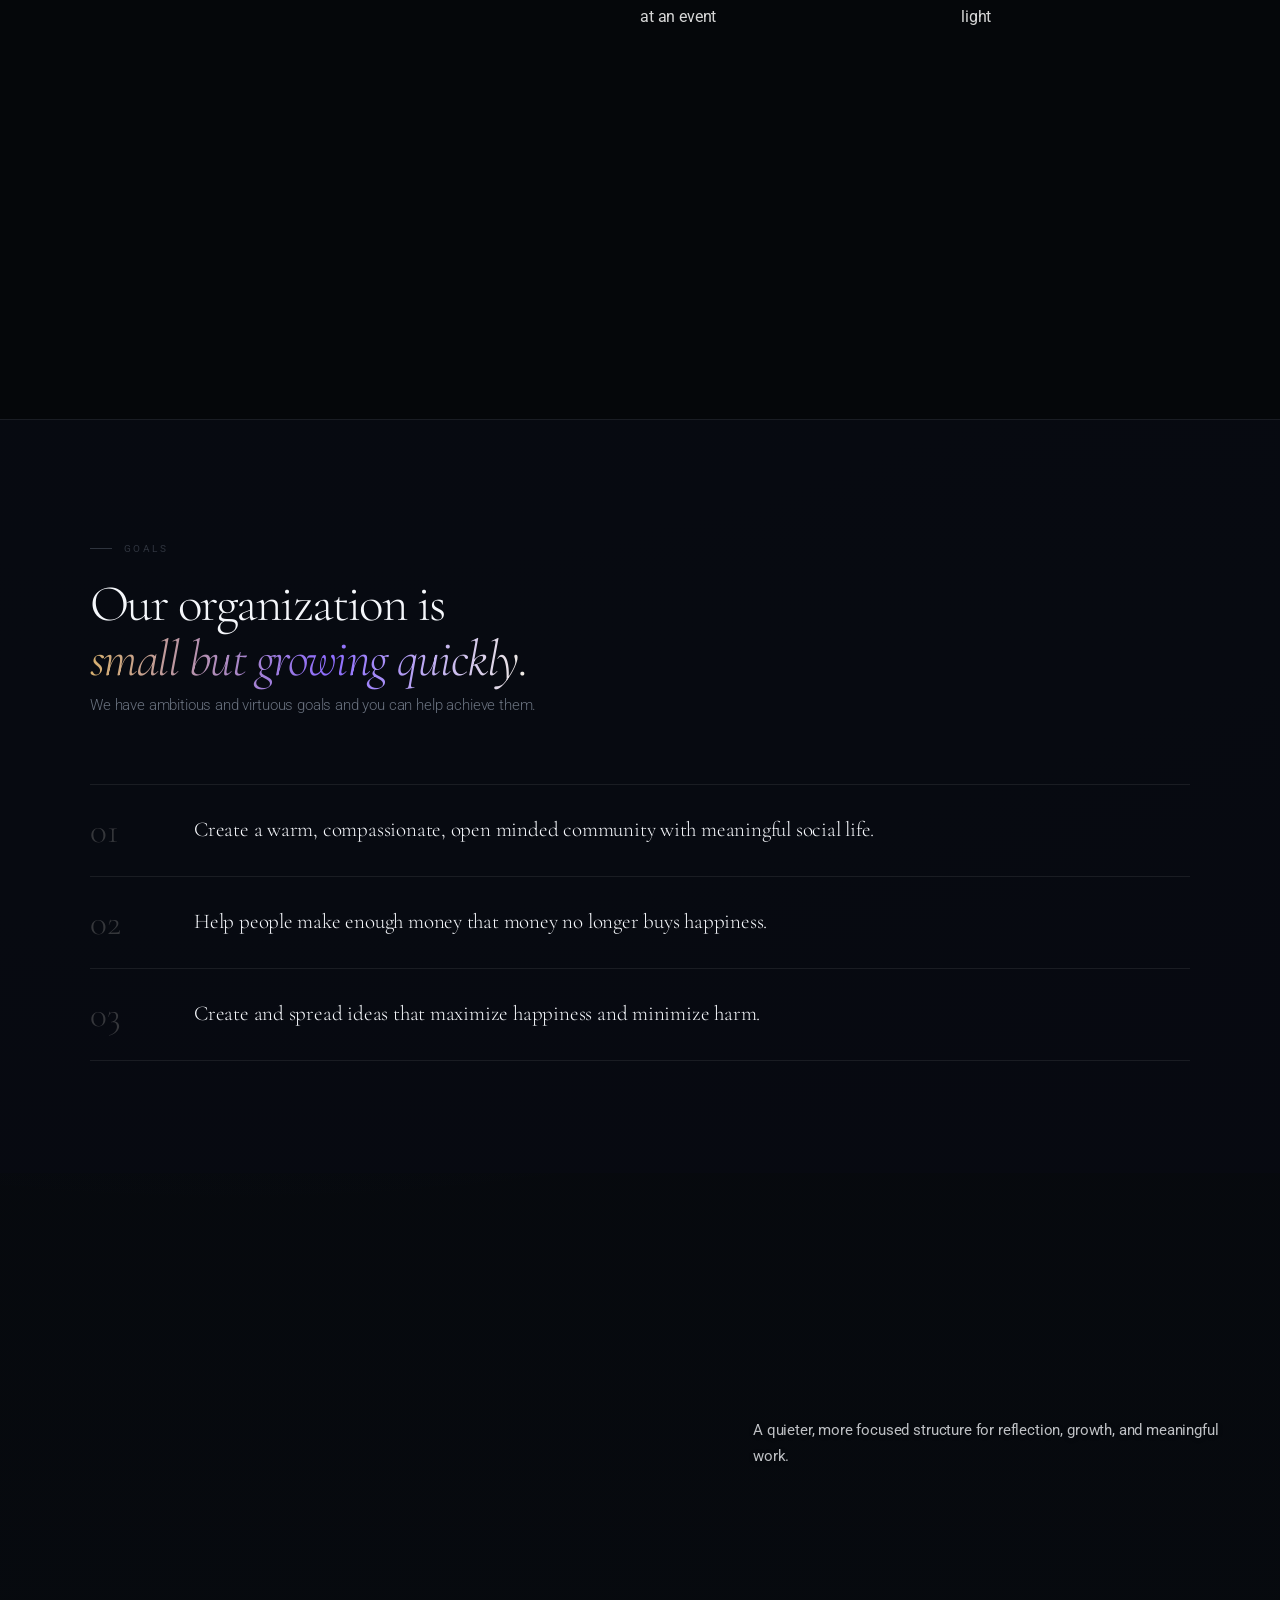
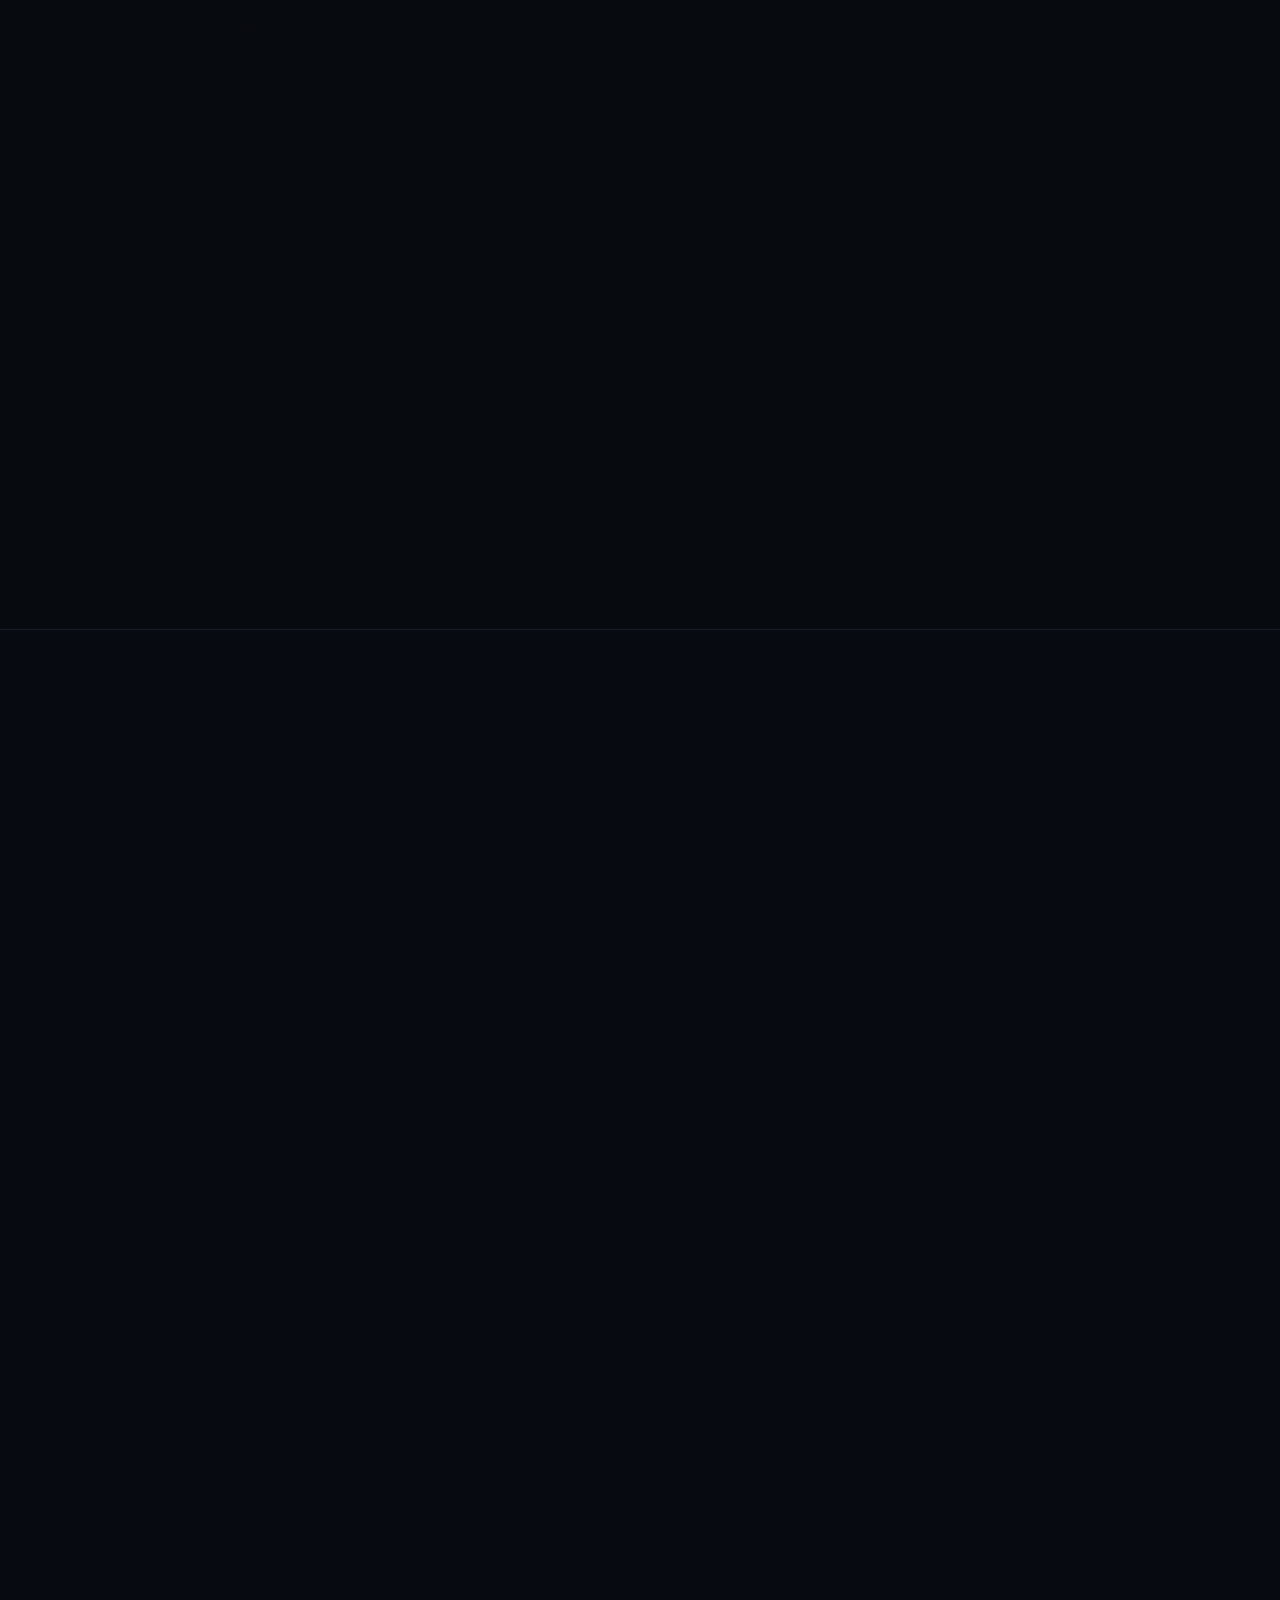
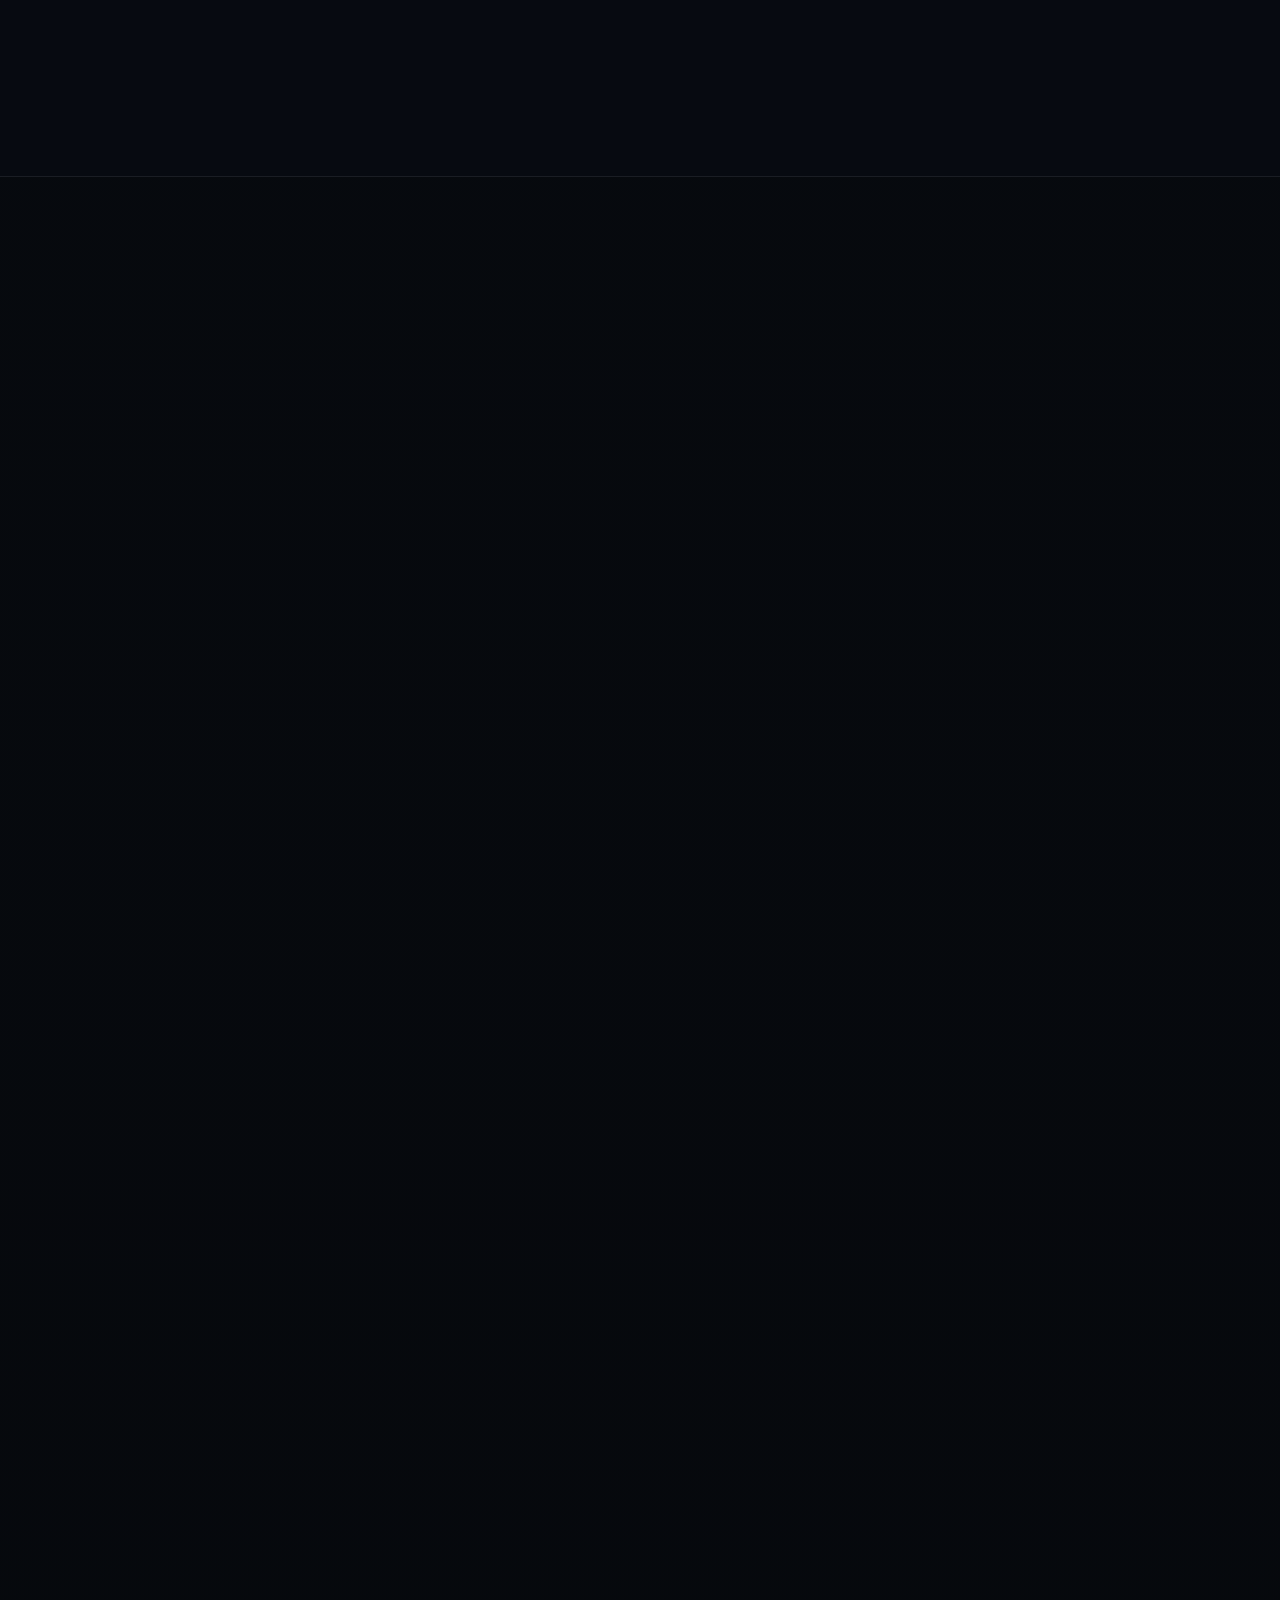
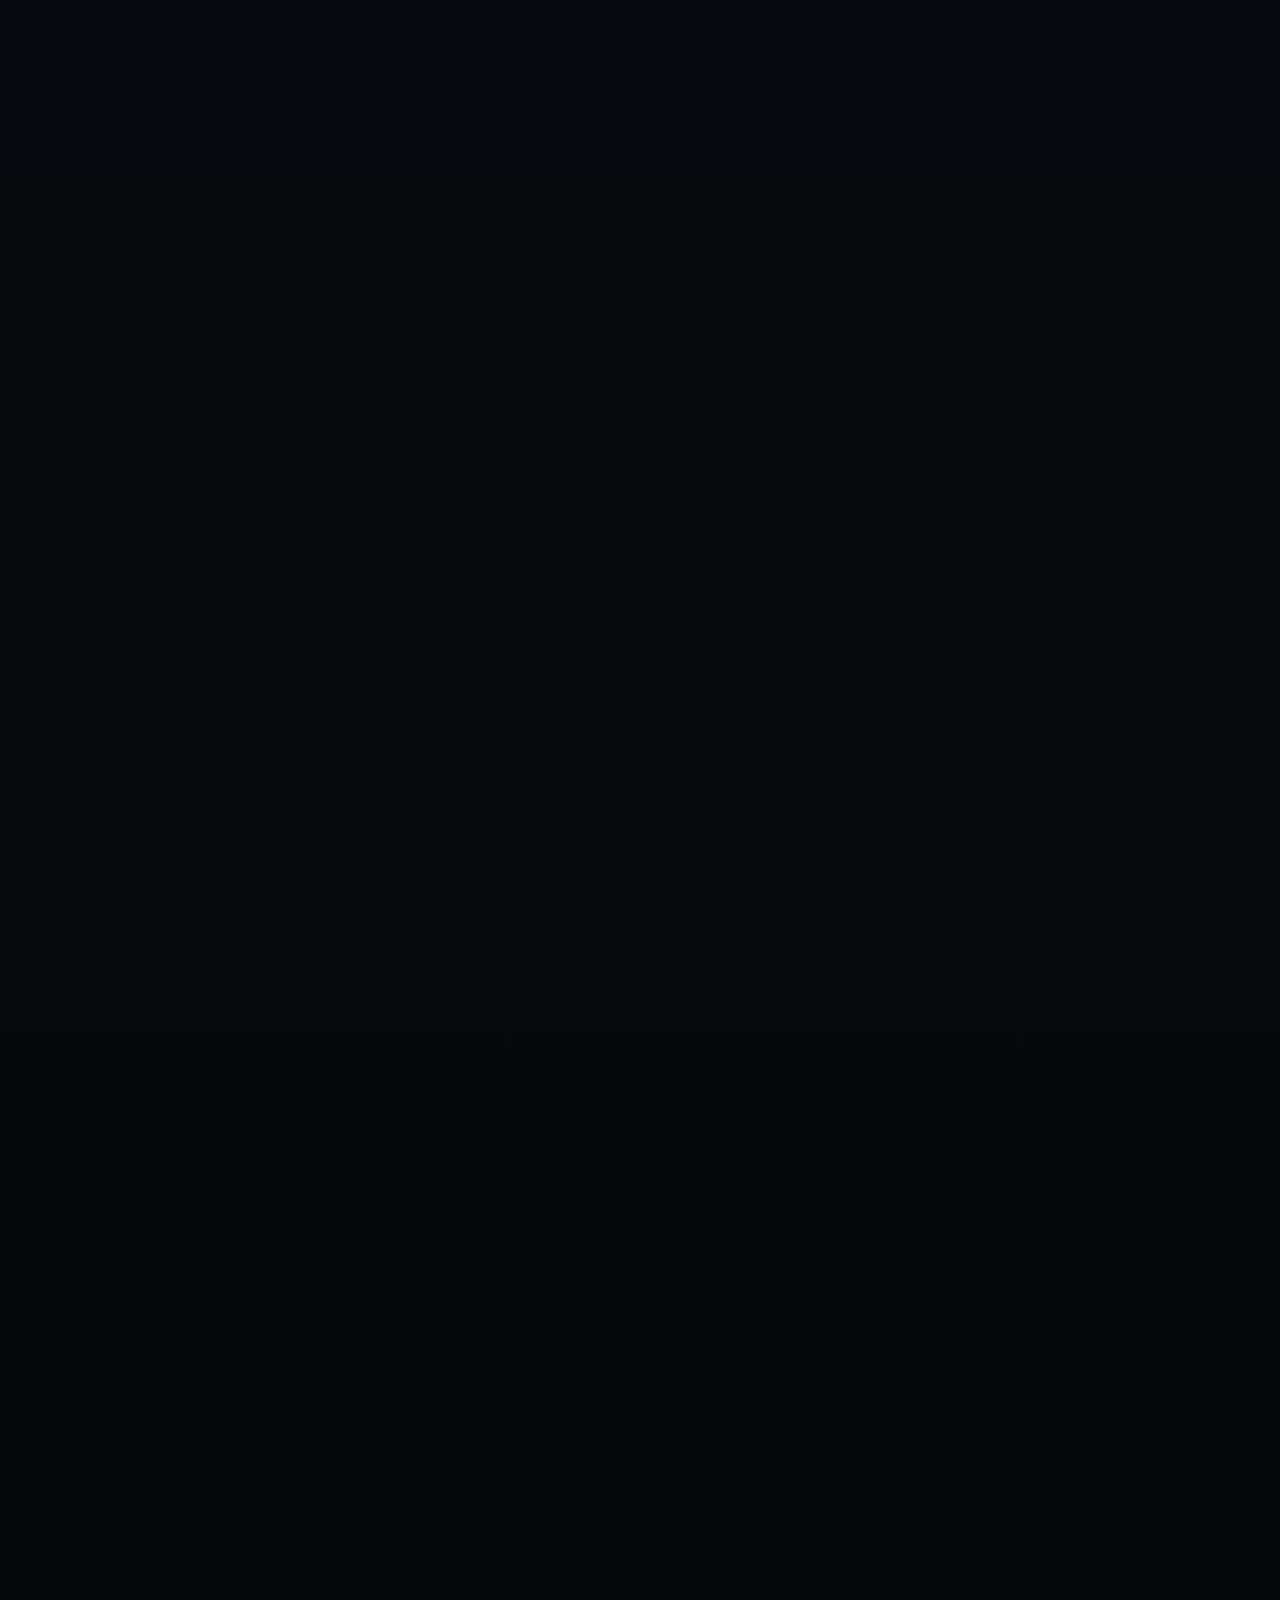
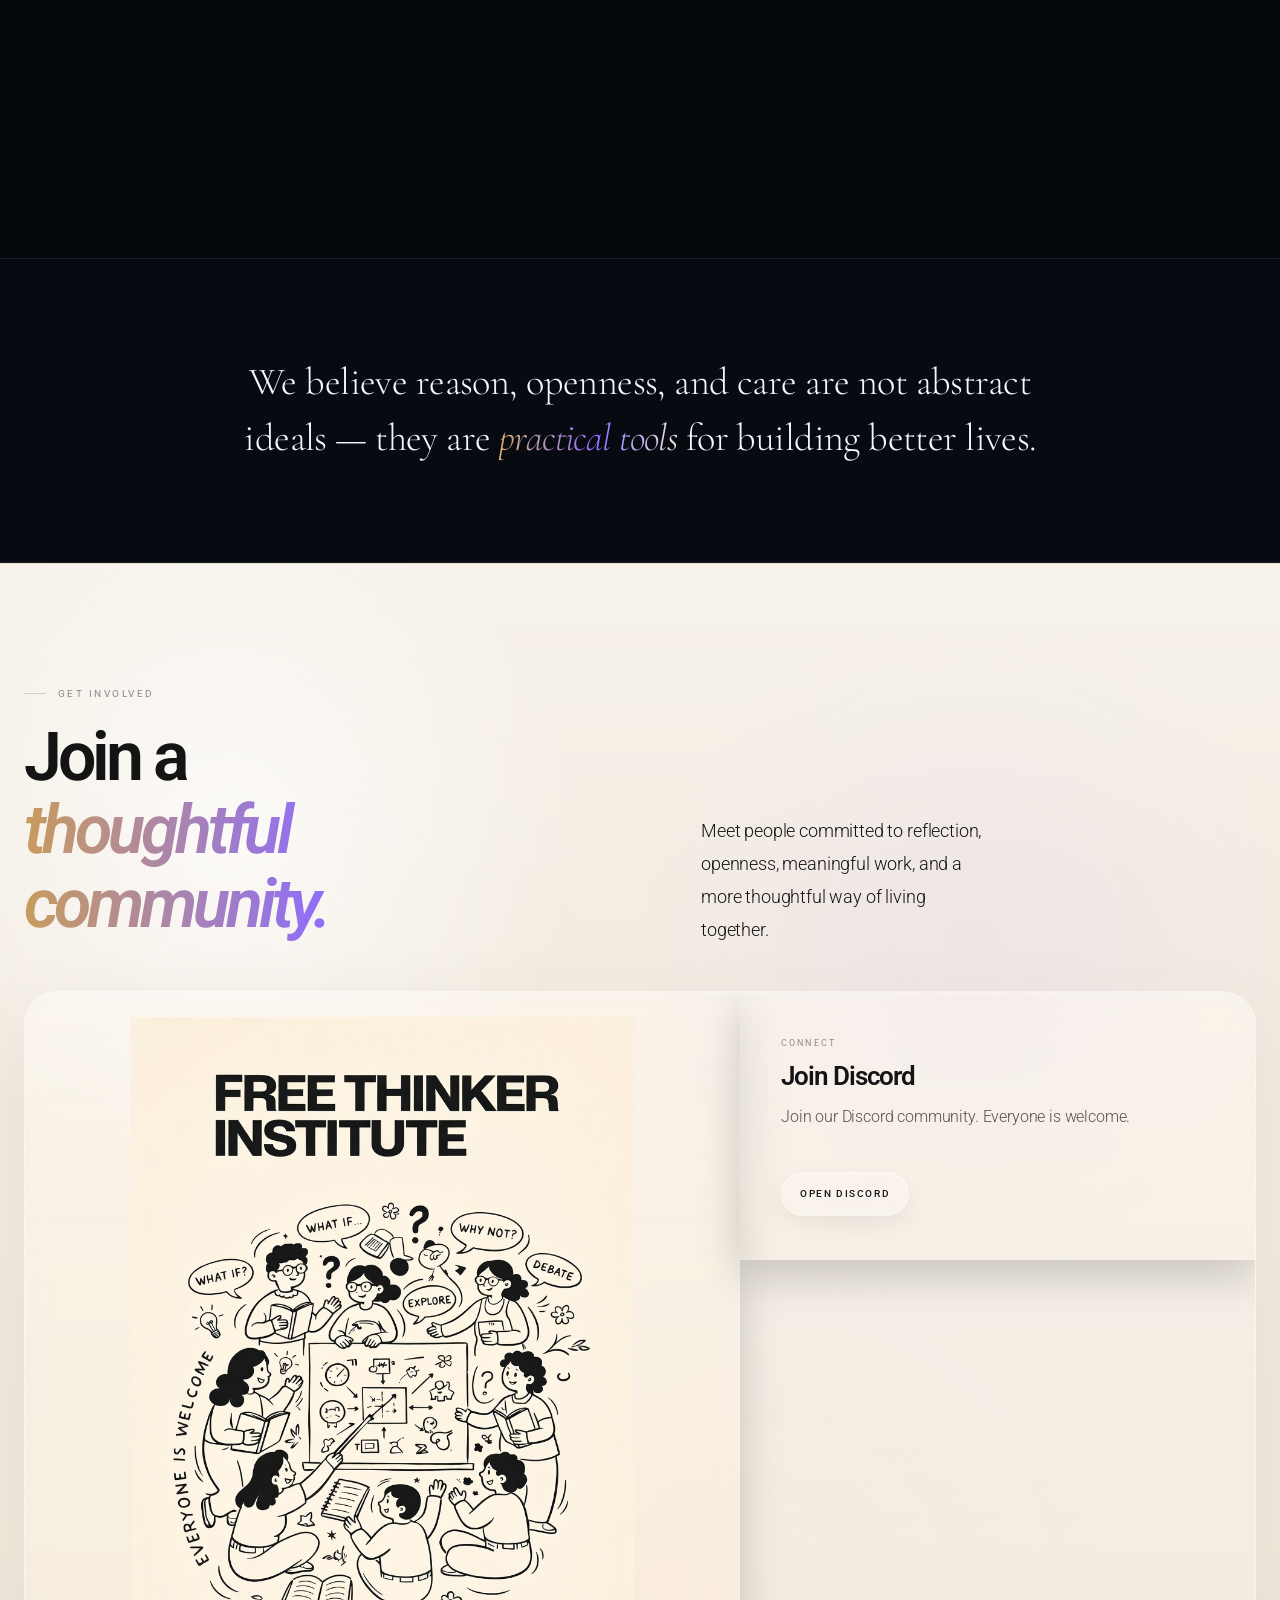
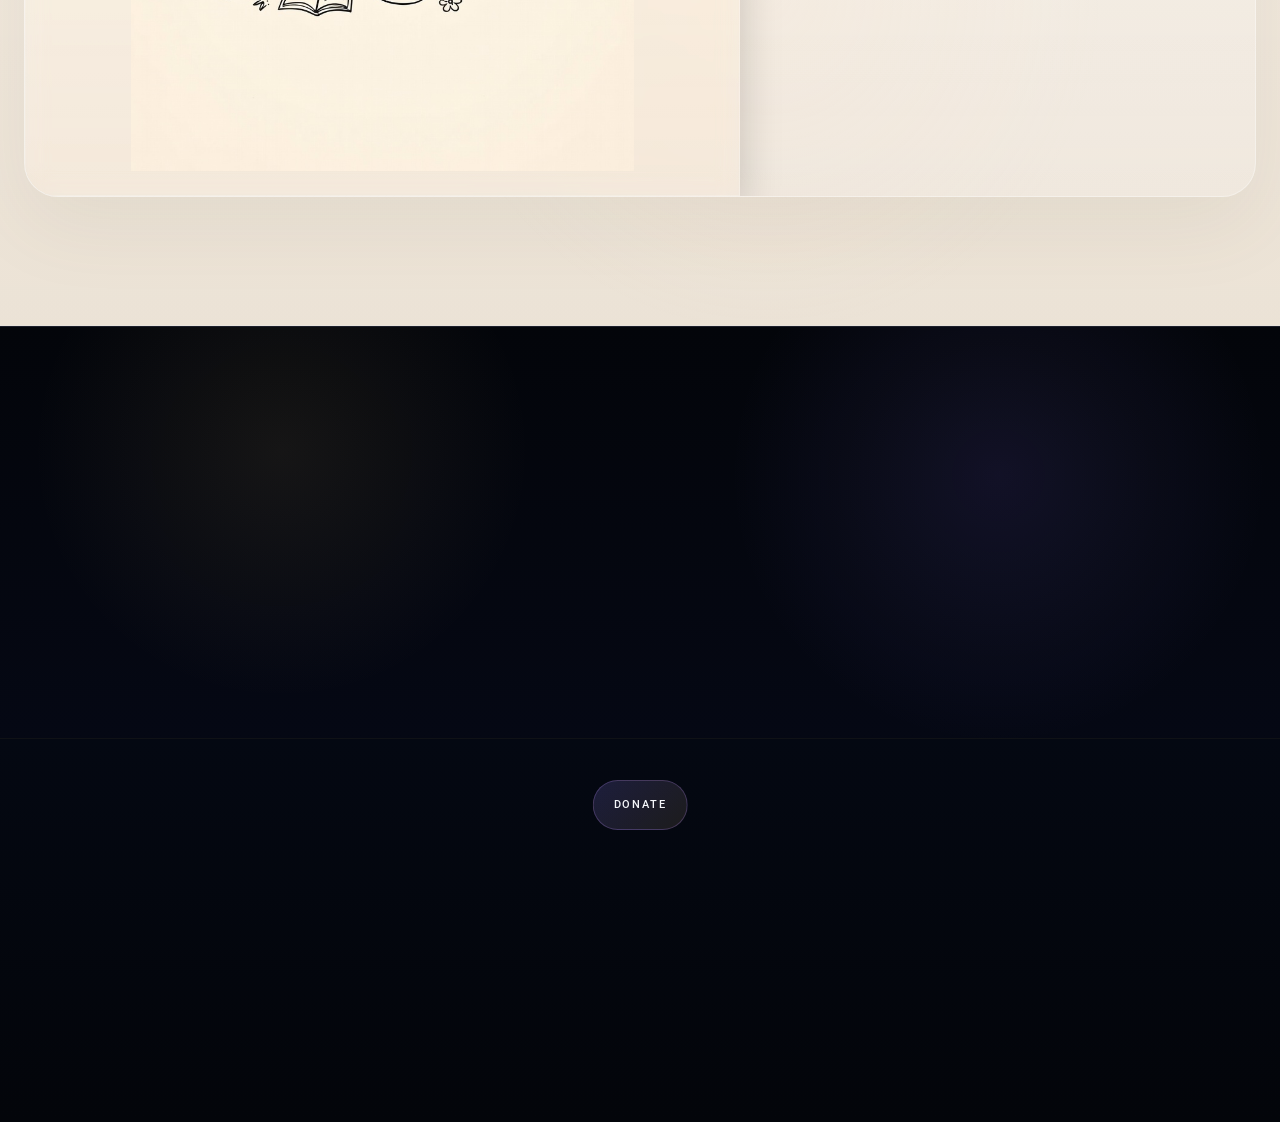
==== commit a989b344: "Update index.html" ====
--- a/index.html
+++ b/index.html
@@ -13,8 +13,8 @@
   <link rel="preconnect" href="https://fonts.gstatic.com" crossorigin>
   <link href="https://fonts.googleapis.com/css2?family=Roboto:wght@300;400;500;700&family=Cormorant+Garamond:wght@300;400;500;600&family=Inter:wght@300;400;500;600&display=swap" rel="stylesheet">
 
-  <link rel="stylesheet" href="style.css" />
-  <link rel="stylesheet" href="fixes.css" />
+  <link rel="stylesheet" href="style.css?v=safari-final" />
+  <link rel="stylesheet" href="fixes.css?v=safari-final" />
   <style>
     @keyframes shimmerFlow {
       0% { background-position: 0% 50%; }
@@ -245,19 +245,9 @@
                      a 175,215 0 1,1 -350,0"
                 />
               </defs>
-              <g>
-                <animateTransform
-                  attributeName="transform"
-                  type="rotate"
-                  from="0 250 250"
-                  to="360 250 250"
-                  dur="22s"
-                  repeatCount="indefinite"
-                />
-                <text class="oval-text-content">
-                  <textPath href="#finalOvalPath" startOffset="0%">• INTELLECTUAL HUMILITY • TRUTH SEEKING • CRITICAL THINKING • MEANINGFUL PURPOSE • OPEN MINDEDNESS • DEEPER INTENT •</textPath>
-                </text>
-              </g>
+              <text class="oval-text-content">
+                <textPath href="#finalOvalPath" startOffset="0%">• INTELLECTUAL HUMILITY • TRUTH SEEKING • CRITICAL THINKING • MEANINGFUL PURPOSE • OPEN MINDEDNESS • DEEPER INTENT •</textPath>
+              </text>
             </svg>
           </div>
         </div>
@@ -971,7 +961,7 @@
     </footer>
   </div>
 
-  <script src="script.js"></script>
+  <script src="script.js?v=safari-final"></script>
   <script>
 const magneticItems = document.querySelectorAll(
   '.hero-dashboard-btn, .hero-dash-tile'
--- a/fixes.css
+++ b/fixes.css
@@ -4687,128 +4687,31 @@
 }
 
 /* =========================
-   SAFARI BUG FIXES
+   CROSS-BROWSER FIXES
    ========================= */
 
-/* ── Bug 1: About section right panel — flat purple block
-   backdrop-filter fails inside isolation:isolate grid in Safari ── */
-
+/* --- Flip cards --- */
+.intention-face {
+  transform: translateZ(0);
+  -webkit-transform: translateZ(0);
+}
+.intention-front {
+  transform: translateZ(1px);
+  -webkit-transform: translateZ(1px);
+}
+.intention-back {
+  transform: rotateY(180deg) translateZ(1px);
+  -webkit-transform: rotateY(180deg) translateZ(1px);
+}
+
+/* --- About section right panel --- */
 .about-content.about-content-bright {
-  -webkit-backdrop-filter: none !important;
-  backdrop-filter: none !important;
+  -webkit-backdrop-filter: none;
+  backdrop-filter: none;
   background: rgba(200, 190, 220, 0.92) !important;
 }
 
-/* ── Bug 2: Intention card 01 — invisible on first render
-   Safari backface-visibility + preserve-3d front face bug ── */
-
-.intention-face {
-  -webkit-transform: translateZ(0);
-  transform: translateZ(0);
-}
-
-.intention-front {
-  -webkit-transform: translateZ(1px);
-  transform: translateZ(1px);
-}
-
-.intention-back {
-  -webkit-transform: rotateY(180deg) translateZ(1px);
-  transform: rotateY(180deg) translateZ(1px);
-}
-
-/* ── Bug 3: Bento grid — card 01 clipped by card 03, rows miscomputed.
-   Safari can't auto-place items when grid-row:span 2 is involved.
-   Use explicit grid-column + grid-row on every child. Items are children
-   1–5 of .bento-grid, so we target by nth-child directly. ── */
-
-.bento-grid {
-  grid-template-columns: repeat(12, 1fr);
-  grid-template-rows: auto auto auto;
-  align-items: stretch;
-}
-
-/* 1: tall — cols 1-4, rows 1-2 */
-.bento-grid > .bento-item:nth-child(1) {
-  grid-column: 1 / 5;
-  grid-row: 1 / 3;
-  align-self: stretch;
-}
-
-/* 2: wide — cols 5-12, row 1 */
-.bento-grid > .bento-item:nth-child(2) {
-  grid-column: 5 / 13;
-  grid-row: 1;
-}
-
-/* 3: regular — cols 5-8, row 2 */
-.bento-grid > .bento-item:nth-child(3) {
-  grid-column: 5 / 9;
-  grid-row: 2;
-}
-
-/* 4: regular — cols 9-12, row 2 */
-.bento-grid > .bento-item:nth-child(4) {
-  grid-column: 9 / 13;
-  grid-row: 2;
-}
-
-/* 5: cta — full width, row 3 */
-.bento-grid > .bento-item:nth-child(5) {
-  grid-column: 1 / 13;
-  grid-row: 3;
-}
-
-/* ── Bug 4: Community section — light theme, image blown up, layout collapsed.
-   backdrop-filter on the .community-cards container with overflow:hidden and
-   a grid-row:span 3 child causes Safari to flatten the whole layout.
-   Fix: strip backdrop-filter from the container; keep it only on individual cards.
-   Also give the featured card explicit position + image sizing. ── */
-
-.community.community-bright .community-cards {
-  -webkit-backdrop-filter: none !important;
-  backdrop-filter: none !important;
-  background: rgba(255, 255, 255, 0.18) !important;
-}
-
-.community.community-bright .comm-card-featured {
-  grid-column: 1;
-  grid-row: 1 / 4;
-  position: relative;
-  overflow: hidden;
-}
-
-.community.community-bright .comm-feature-image {
-  position: absolute !important;
-  inset: 0 !important;
-  width: 100% !important;
-  height: 100% !important;
-  object-fit: contain !important;
-  object-position: center center !important;
-  padding: 24px !important;
-}
-
-/* ── Bug 5: Oval text ring not spinning.
-   Safari ignores CSS transform on SVG elements without transform-box:fill-box — 
-   without it, rotate() spins around the SVG viewport origin (0 0), not the center. ── */
-
-.oval-text-svg {
-  -webkit-transform-box: fill-box;
-  transform-box: fill-box;
-  transform-origin: center center;
-}
-
-/* =========================
-   SAFARI FINAL OVERRIDES
-   ========================= */
-
-/* Community container backdrop-filter kills layout */
-.community-cards {
-  -webkit-backdrop-filter: none !important;
-  backdrop-filter: none !important;
-}
-
-/* Oval container: inset:50% is wrong — use top/left instead */
+/* --- Oval container positioning --- */
 .poster-oval-container {
   position: absolute !important;
   inset: auto !important;
@@ -4818,22 +4721,48 @@
   height: 142% !important;
   transform: translate(-50%, -50%) scale(0.9) !important;
 }
-
 .about-poster-shell:hover .poster-oval-container {
   opacity: 1 !important;
   transform: translate(-50%, -50%) scale(1) !important;
 }
-
-/* Bento explicit placement — belt + suspenders on top of inline styles */
+.oval-text-svg {
+  transform-box: fill-box;
+  -webkit-transform-box: fill-box;
+  transform-origin: center;
+}
+
+/* --- Bento grid explicit placement --- */
 .bento-grid {
   display: grid !important;
   grid-template-columns: 4fr 4fr 4fr !important;
   grid-template-rows: auto auto auto !important;
   gap: 16px !important;
   width: 100% !important;
+  overflow: visible !important;
 }
 .bento-grid > .bento-item:nth-child(1) { grid-column: 1 / 2 !important; grid-row: 1 / 3 !important; }
 .bento-grid > .bento-item:nth-child(2) { grid-column: 2 / 4 !important; grid-row: 1 !important; }
 .bento-grid > .bento-item:nth-child(3) { grid-column: 2 / 3 !important; grid-row: 2 !important; }
 .bento-grid > .bento-item:nth-child(4) { grid-column: 3 / 4 !important; grid-row: 2 !important; }
 .bento-grid > .bento-item:nth-child(5) { grid-column: 1 / 4 !important; grid-row: 3 !important; }
+
+/* --- Community section --- */
+.community-cards {
+  -webkit-backdrop-filter: none !important;
+  backdrop-filter: none !important;
+}
+.comm-card-featured {
+  grid-column: 1 !important;
+  grid-row: 1 / 4 !important;
+  position: relative !important;
+  overflow: hidden !important;
+}
+.comm-feature-image {
+  position: absolute !important;
+  inset: 0 !important;
+  width: 100% !important;
+  height: 100% !important;
+  object-fit: contain !important;
+  object-position: center !important;
+  padding: 24px !important;
+}
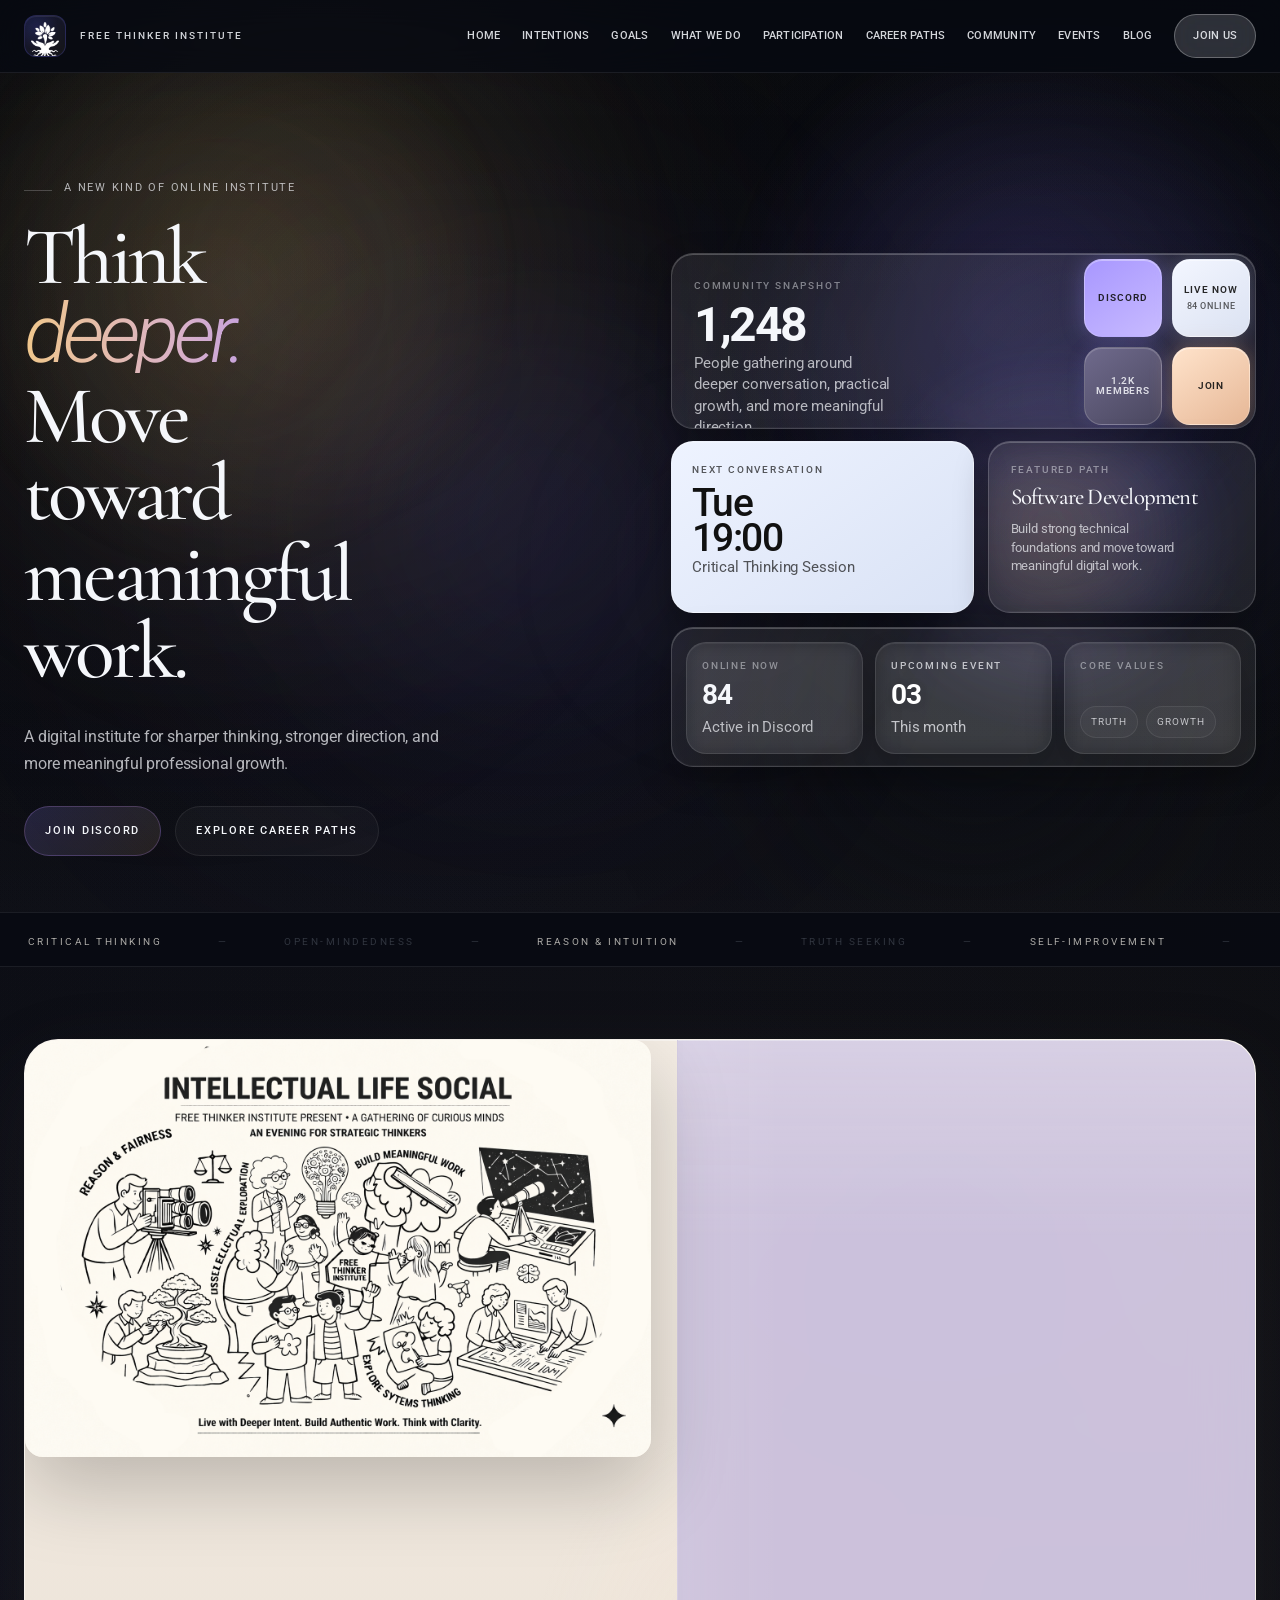
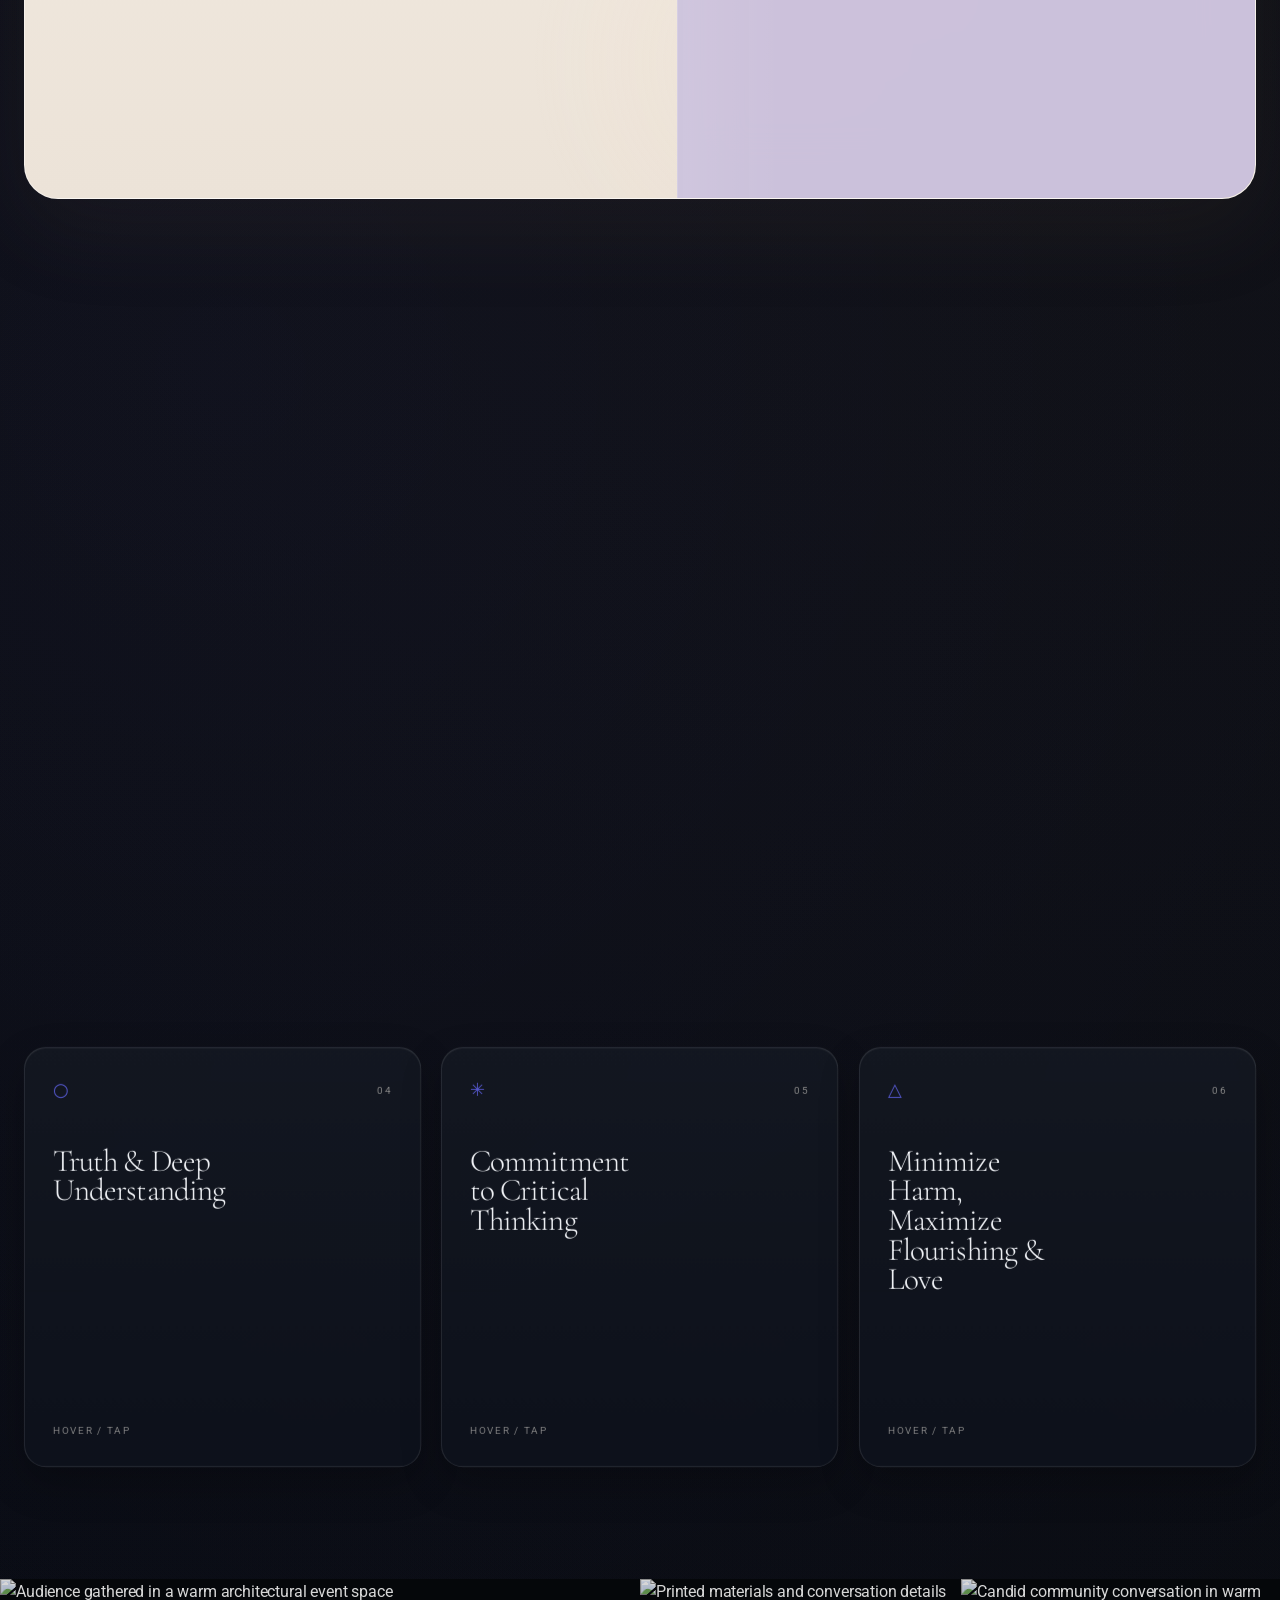
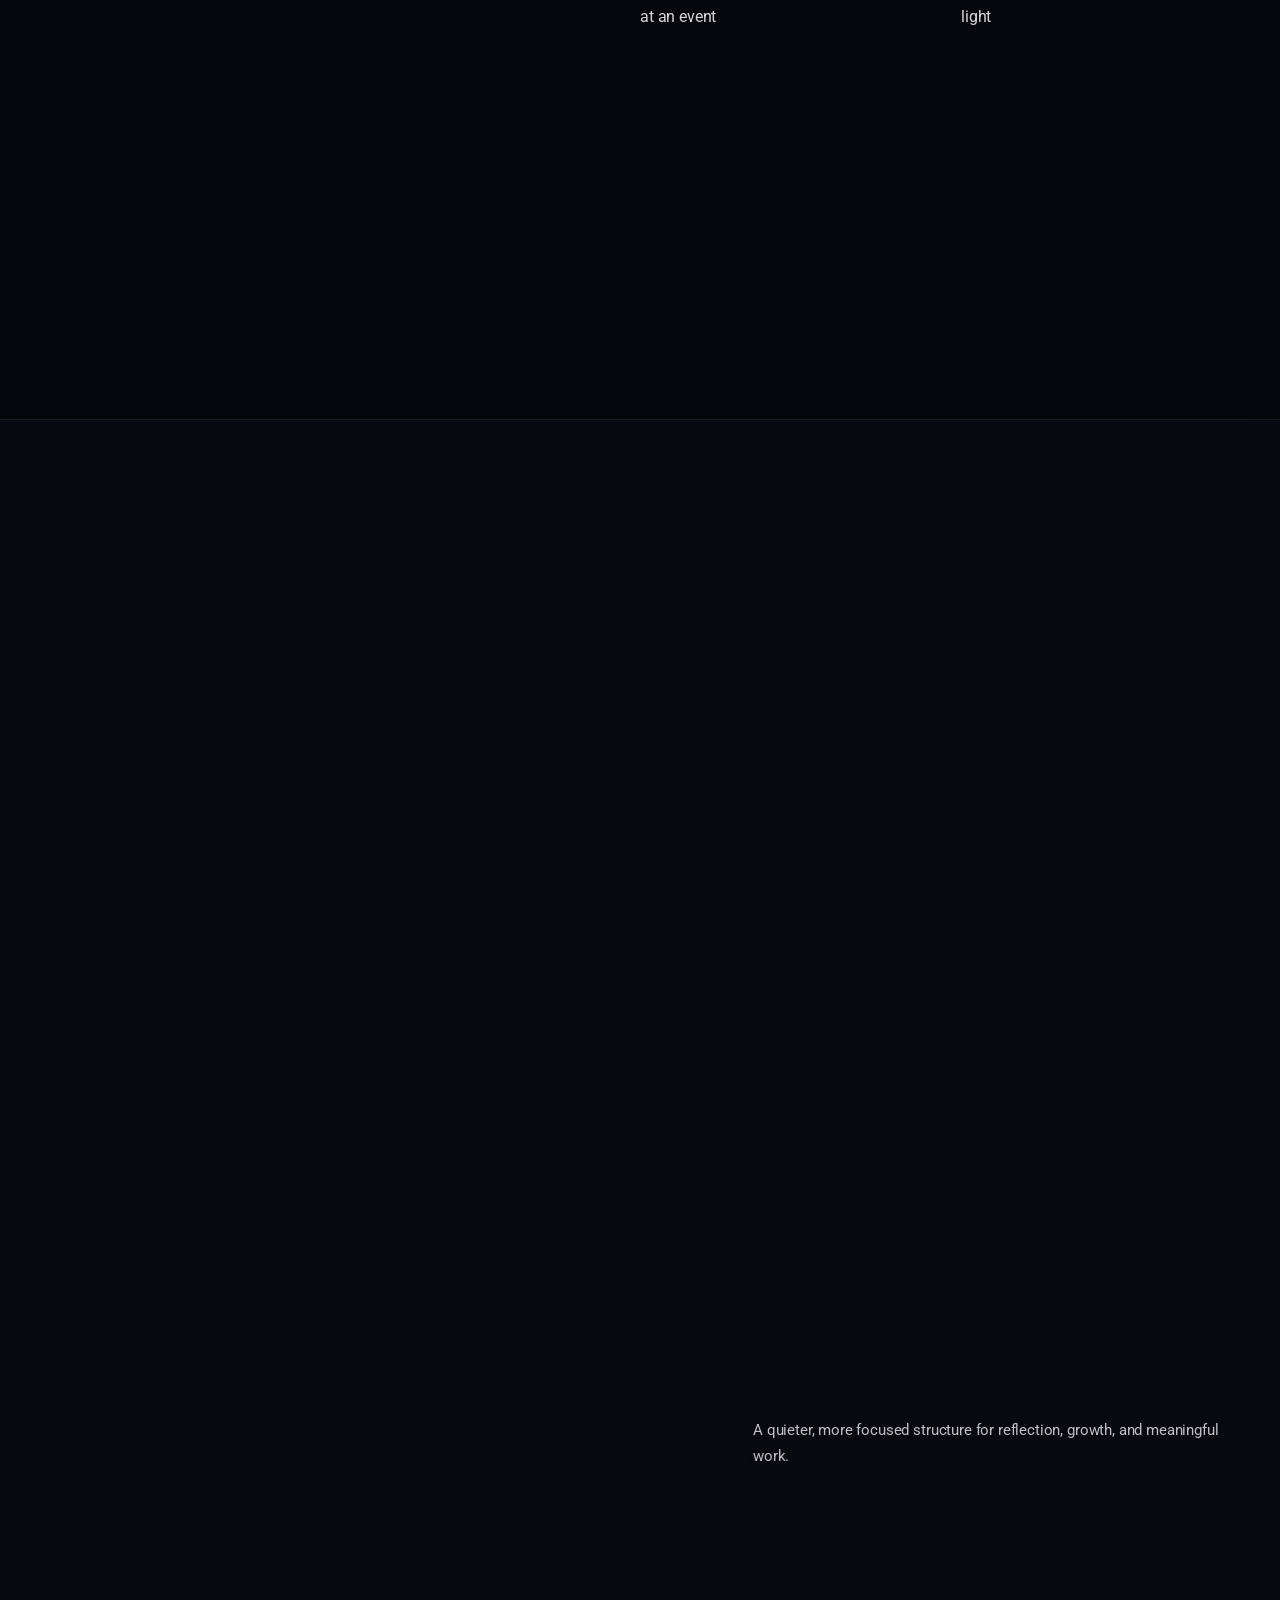
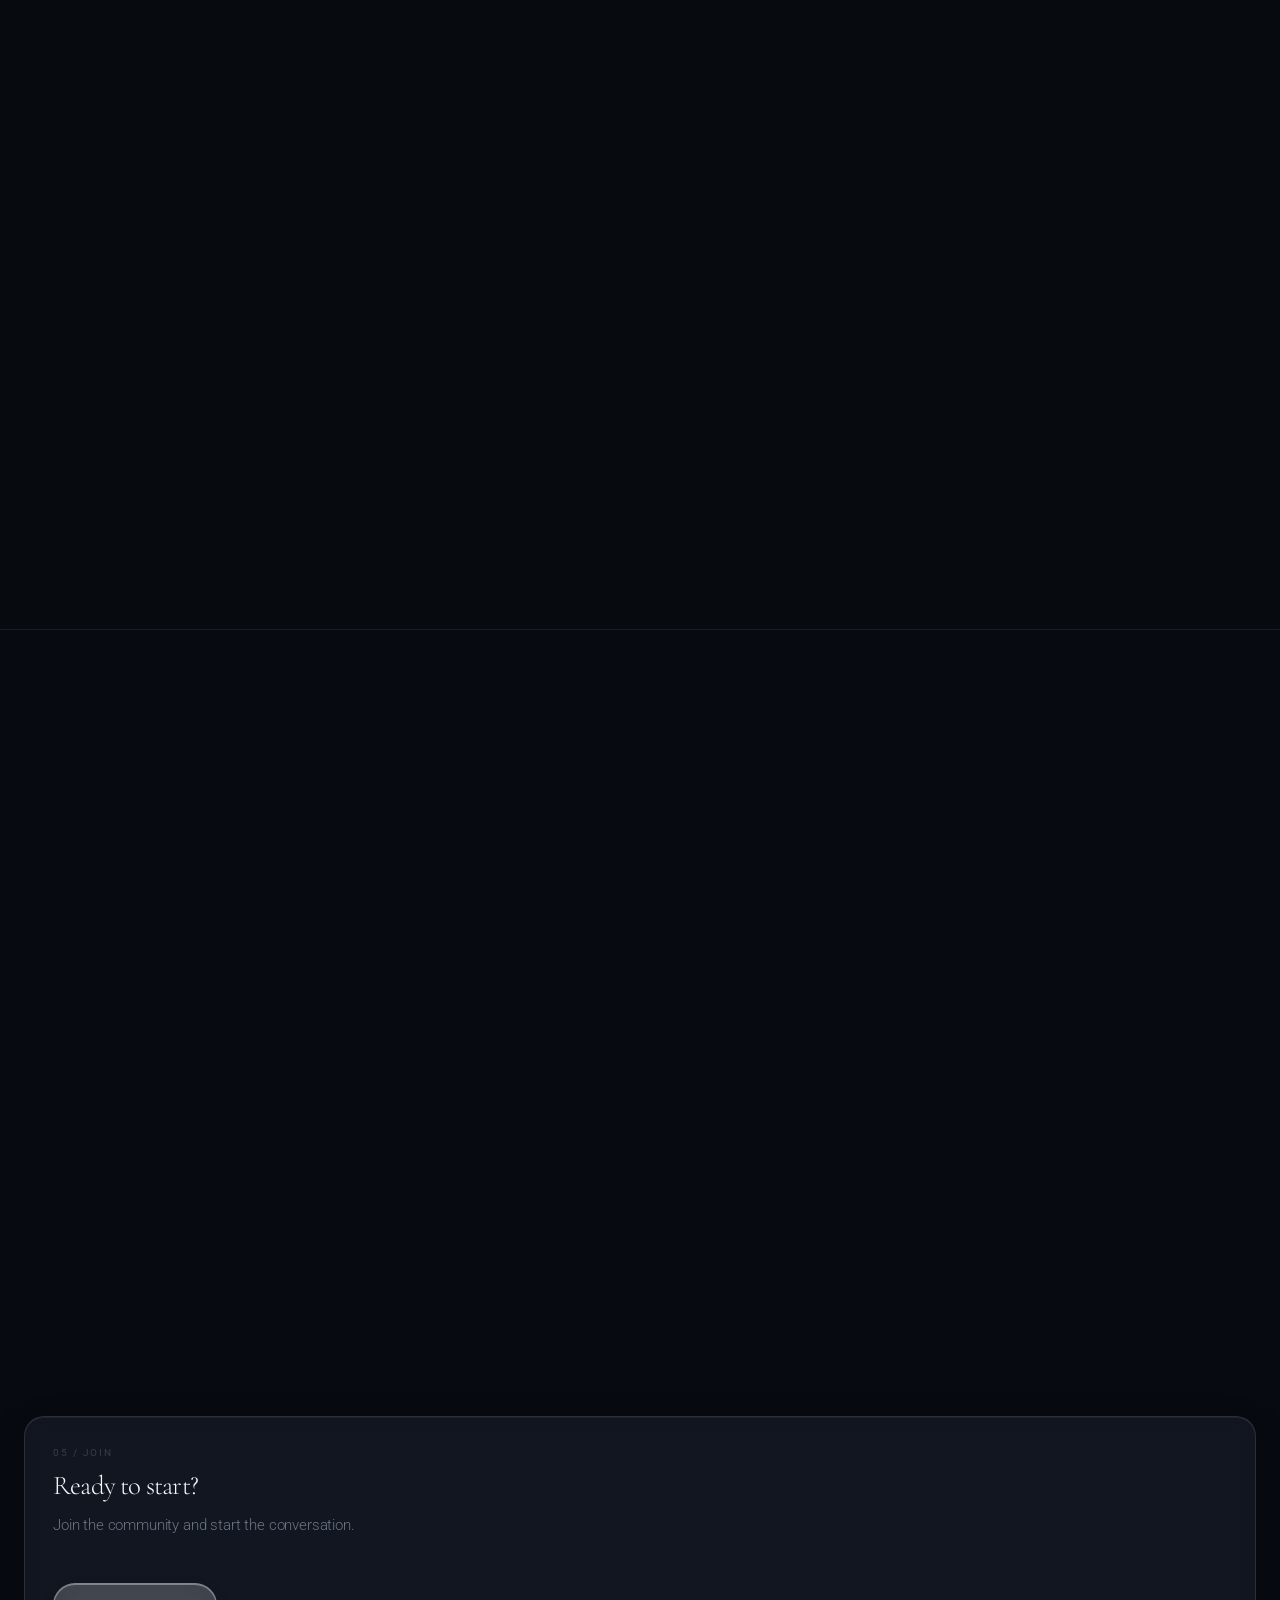
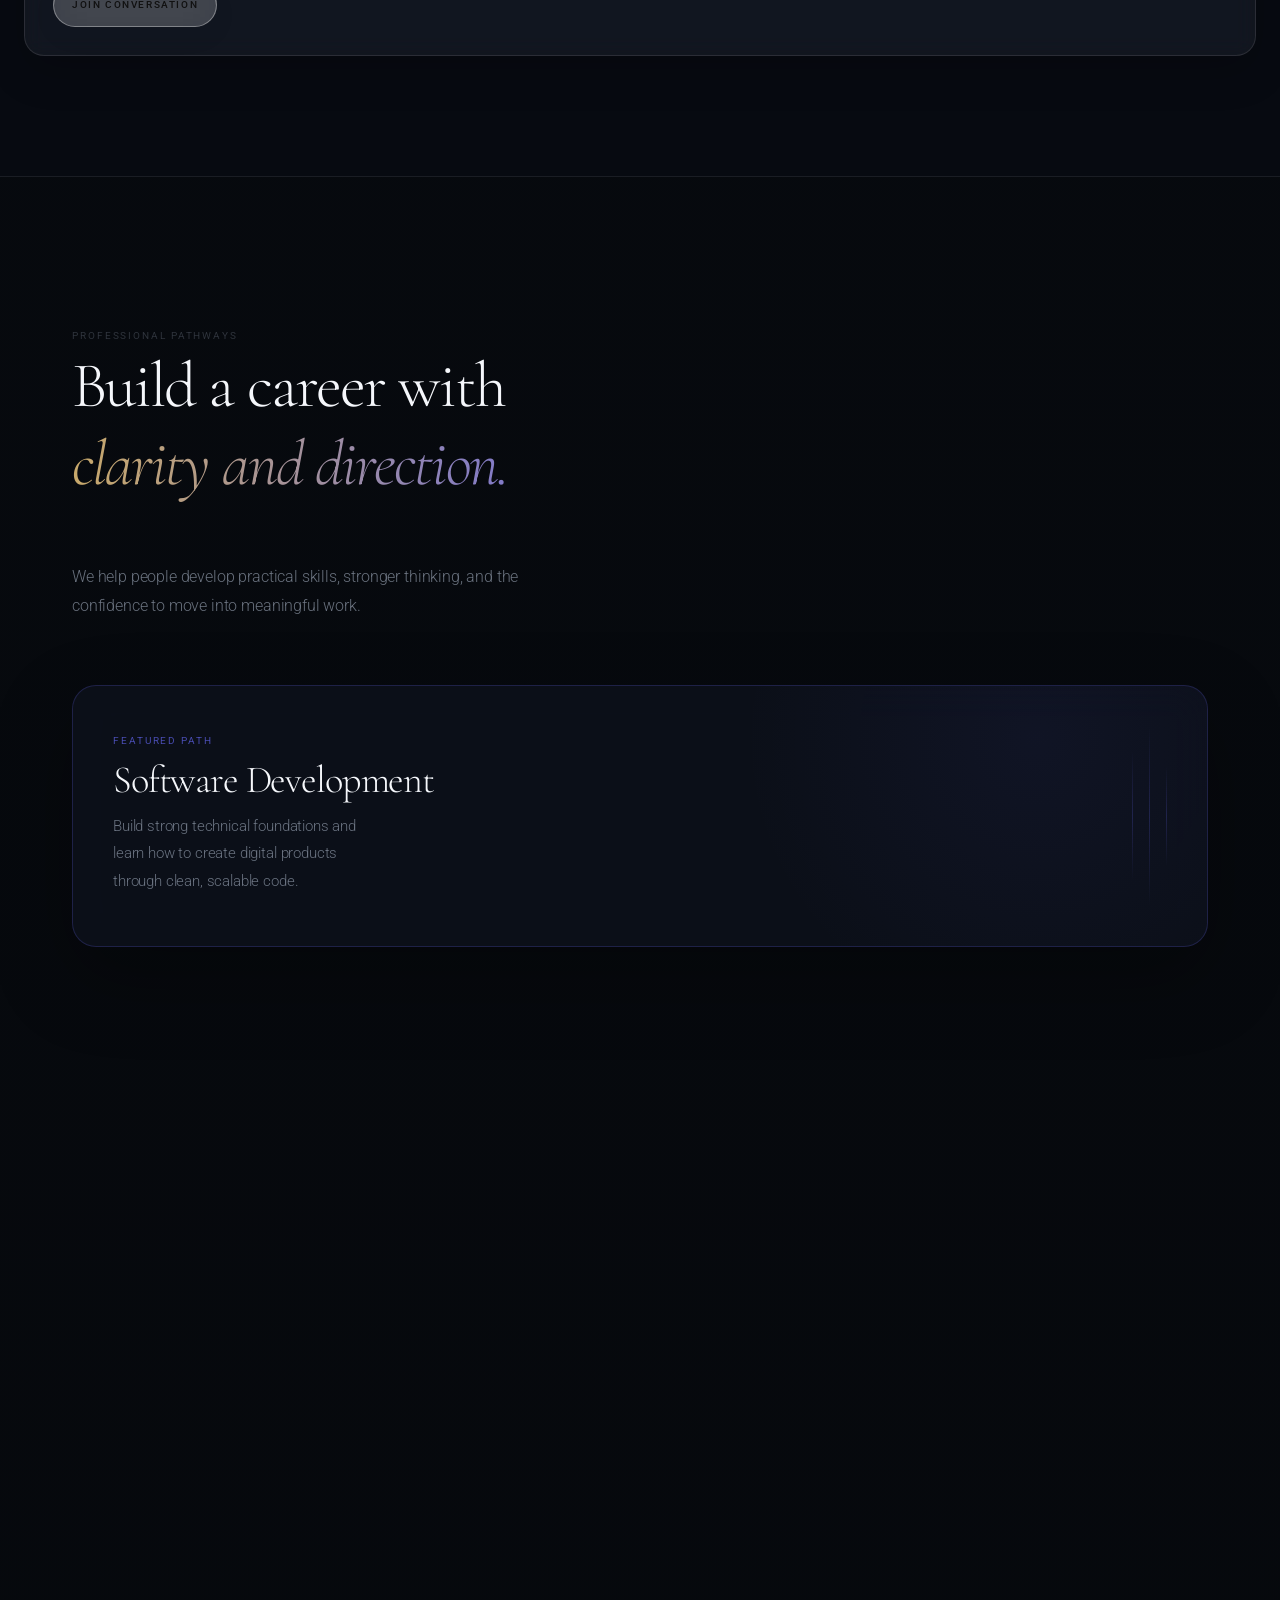
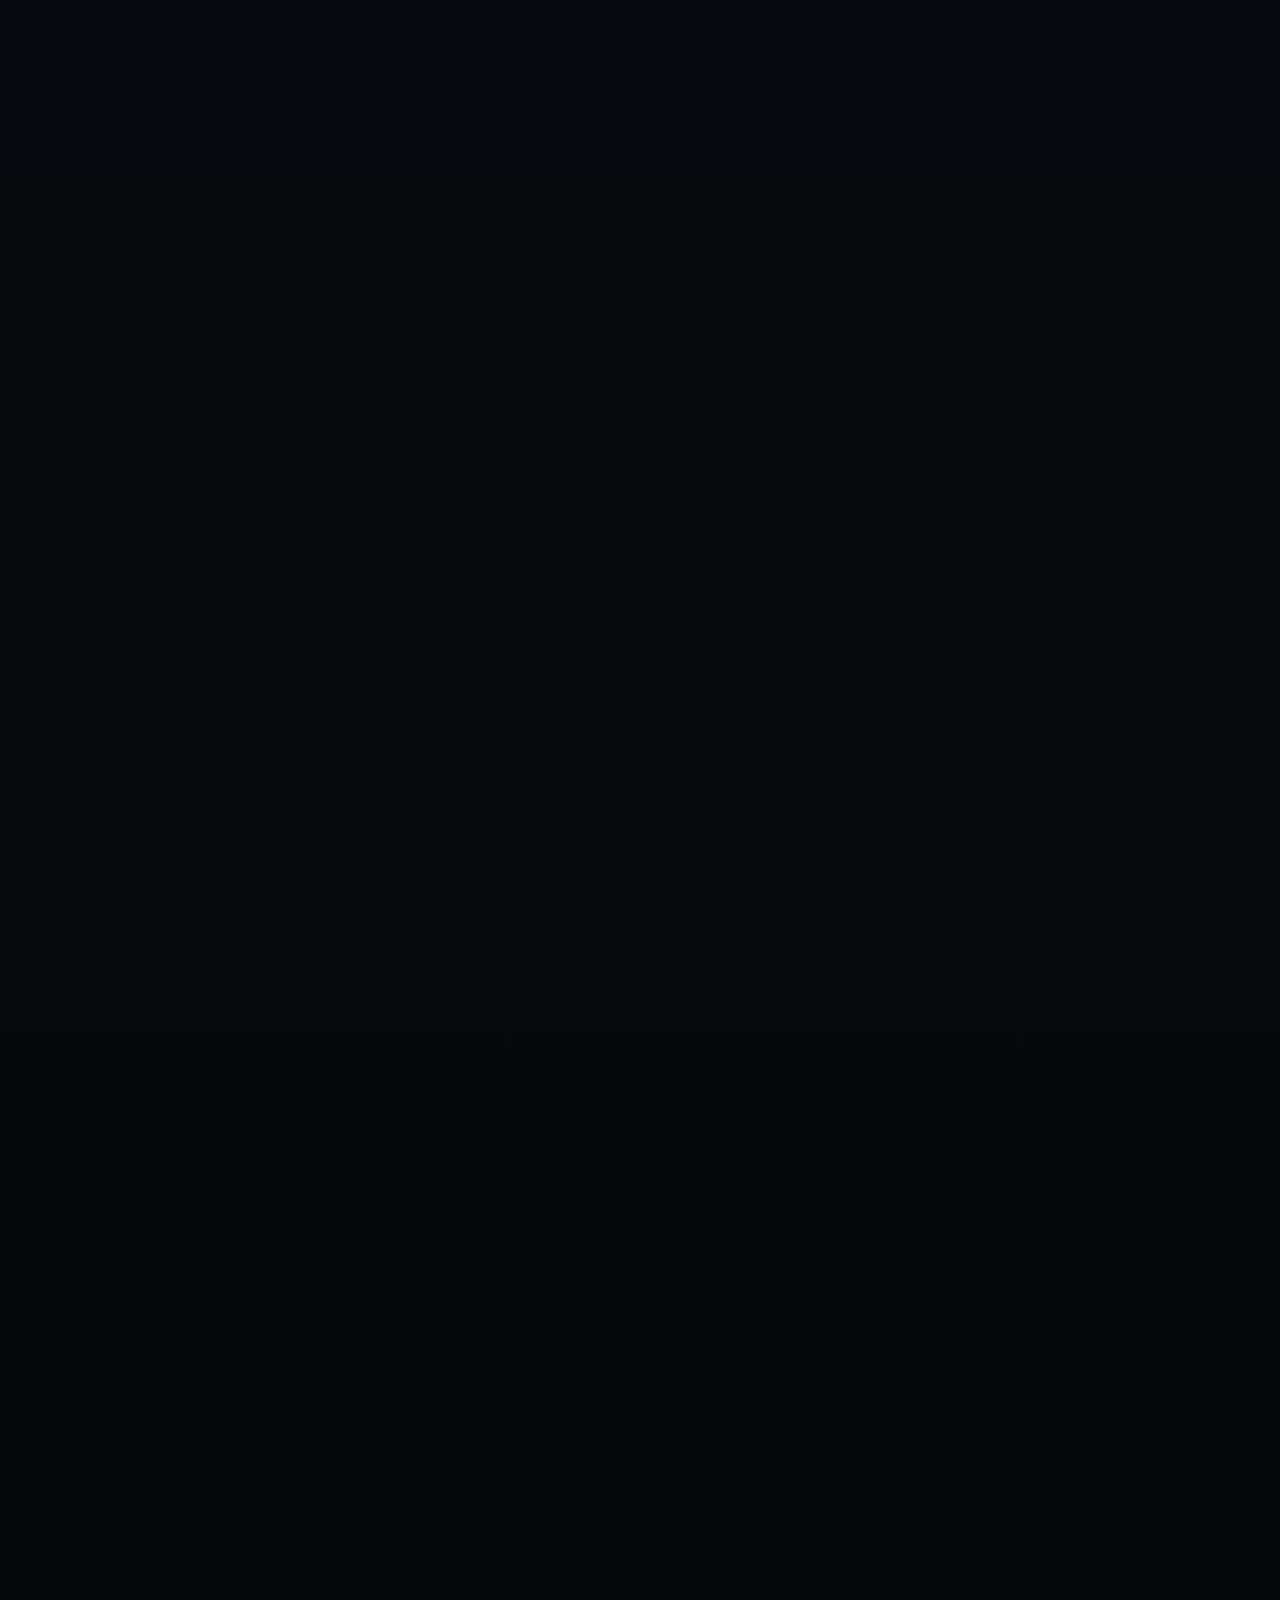
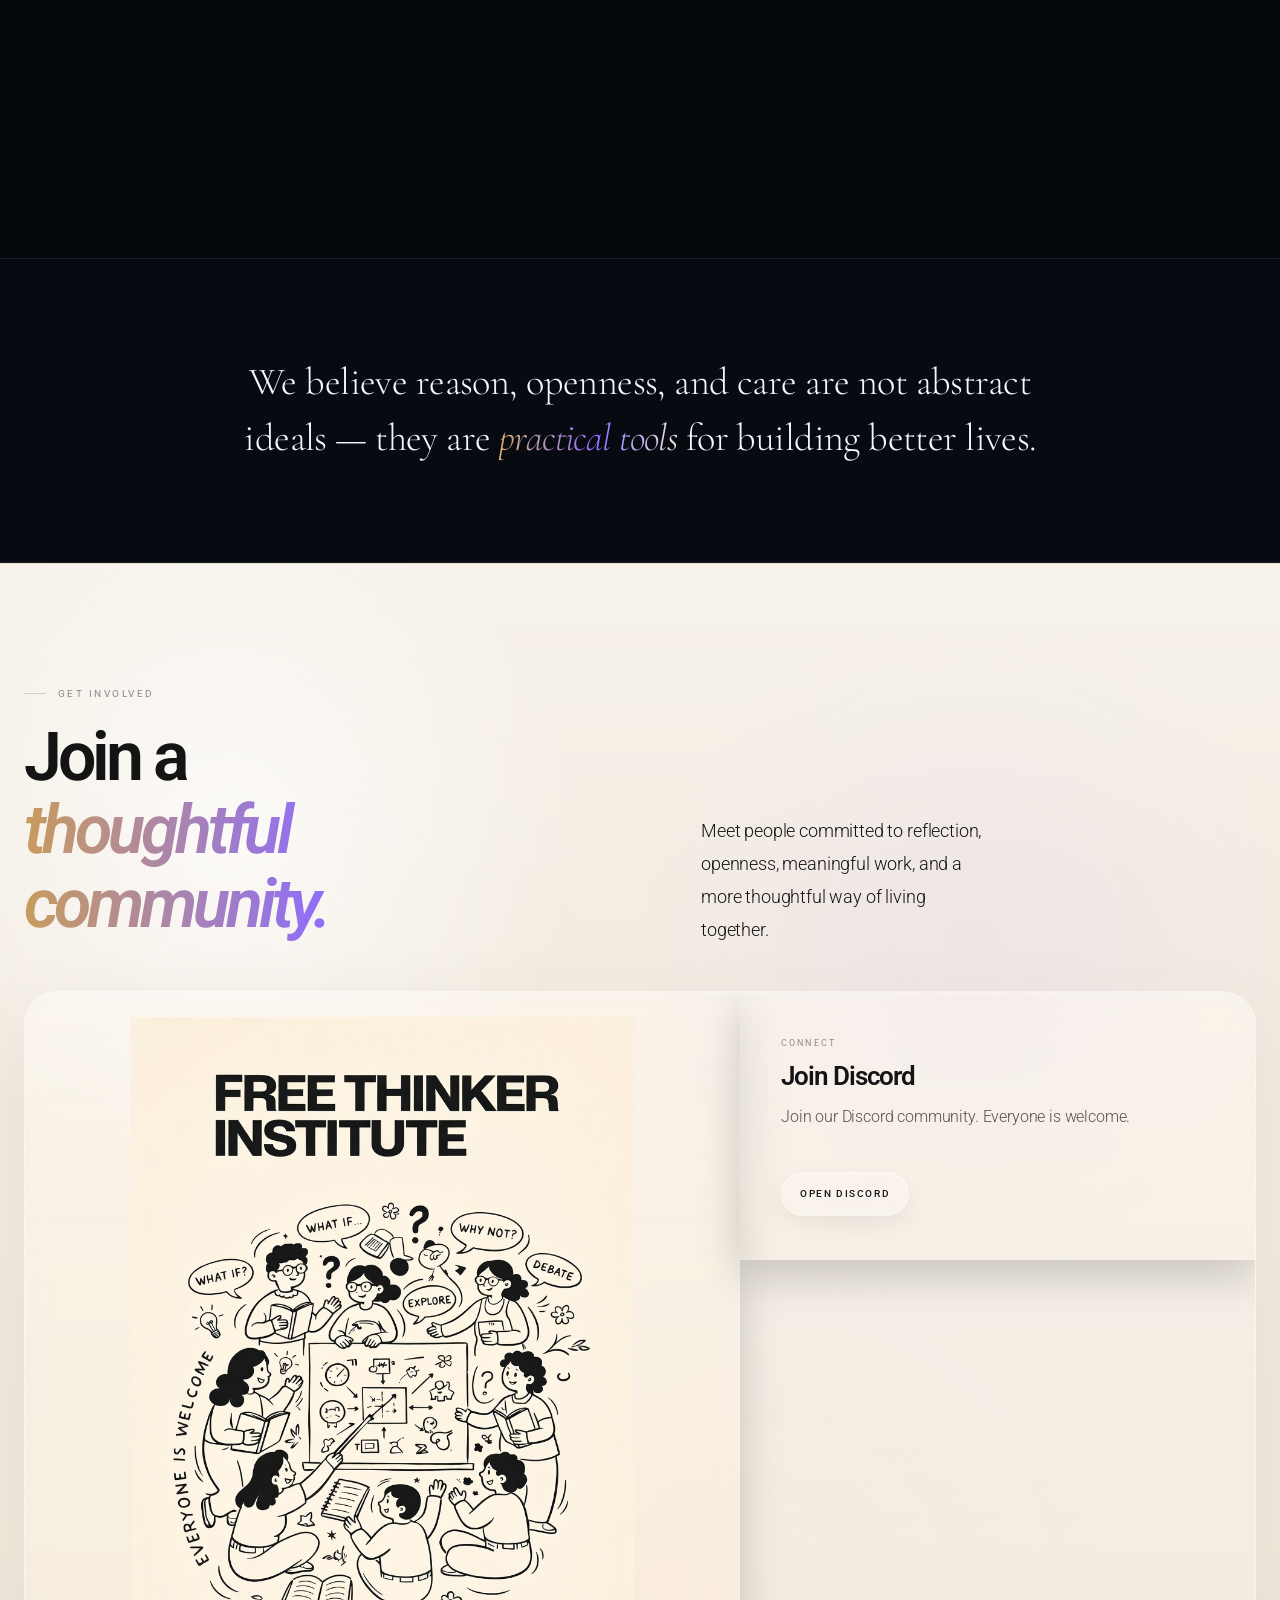
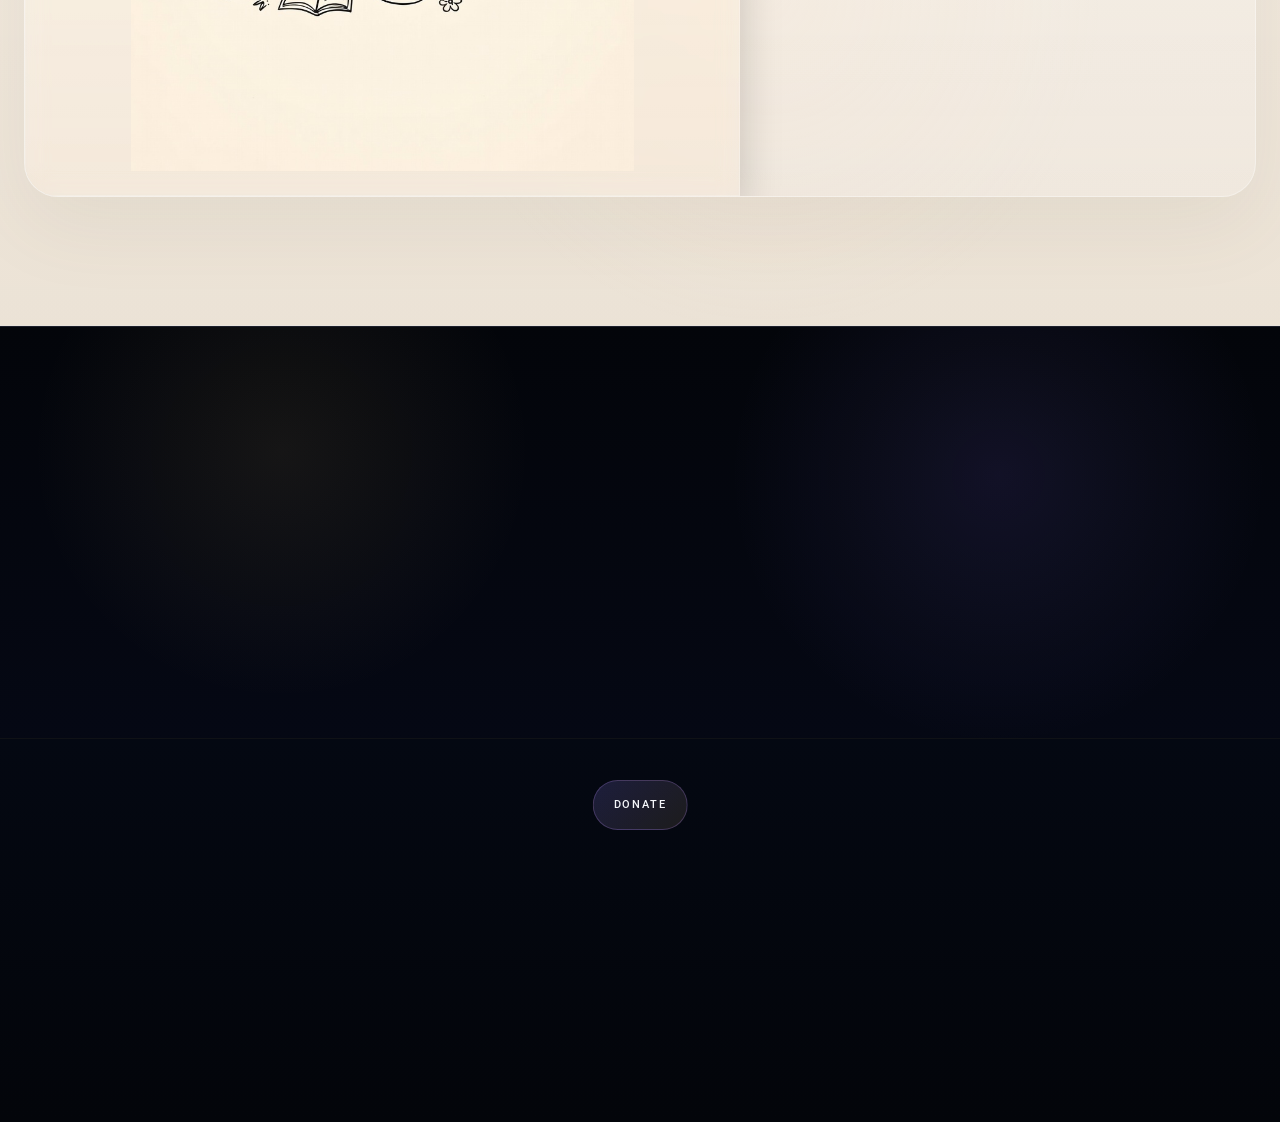
==== commit f7a84ecb: "Update index.html" ====
--- a/index.html
+++ b/index.html
@@ -13,8 +13,8 @@
   <link rel="preconnect" href="https://fonts.gstatic.com" crossorigin>
   <link href="https://fonts.googleapis.com/css2?family=Roboto:wght@300;400;500;700&family=Cormorant+Garamond:wght@300;400;500;600&family=Inter:wght@300;400;500;600&display=swap" rel="stylesheet">
 
-  <link rel="stylesheet" href="style.css?v=safari-final" />
-  <link rel="stylesheet" href="fixes.css?v=safari-final" />
+  <link rel="stylesheet" href="style.css?v=launch-mobile-final" />
+  <link rel="stylesheet" href="fixes.css?v=launch-mobile-final" />
   <style>
     @keyframes shimmerFlow {
       0% { background-position: 0% 50%; }
@@ -195,38 +195,8 @@
       </div>
     </div>
 
-    <section
-      class="about about-bright"
-      id="about"
-      style="
-        position: relative;
-        display: grid;
-        grid-template-columns: 1.08fr 0.92fr;
-        gap: 0;
-        align-items: stretch;
-        overflow: hidden;
-        border-radius: 38px;
-        background: linear-gradient(135deg, rgba(255,250,244,0.50) 0%, rgba(255,244,236,0.26) 35%, rgba(255,240,232,0.14) 100%);
-        border: 1px solid rgba(255,255,255,0.30);
-        backdrop-filter: blur(34px) saturate(190%);
-        -webkit-backdrop-filter: blur(34px) saturate(190%);
-        box-shadow: 0 30px 80px rgba(0,0,0,0.14), inset 0 1px 0 rgba(255,255,255,0.60), inset 0 -1px 0 rgba(255,255,255,0.12);
-        isolation: isolate;
-      "
-    >
-      <div
-        class="poster-column"
-        style="
-          position: relative;
-          min-height: 700px;
-          display: flex;
-          align-items: center;
-          justify-content: center;
-          overflow: visible;
-          background: linear-gradient(180deg, #f8f3ec 0%, #f4eee6 100%);
-          border-right: 1px solid rgba(255,255,255,0.24);
-        "
-      >
+    <section class="about about-bright" id="about">
+      <div class="poster-column">
         <div class="about-poster-shell">
           <img
             src="intellectual-life-social-poster.png"
@@ -251,32 +221,9 @@
             </svg>
           </div>
         </div>
-
-        <div
-          style="
-            position: absolute;
-            inset: 0;
-            pointer-events: none;
-            z-index: 4;
-            background:
-              linear-gradient(180deg, rgba(255,255,255,0.46) 0%, rgba(255,255,255,0.12) 24%, transparent 56%),
-              linear-gradient(135deg, rgba(255,255,255,0.22) 0%, transparent 32%, transparent 68%, rgba(255,255,255,0.14) 100%);
-          "
-        ></div>
-      </div>
-
-      <div
-        class="about-content about-content-bright"
-        style="
-          position: relative;
-          z-index: 3;
-          padding: 64px 58px;
-          color: #2f2622;
-          background: linear-gradient(180deg, rgba(255,248,242,0.42) 0%, rgba(255,242,234,0.24) 100%);
-          backdrop-filter: blur(28px) saturate(180%);
-          -webkit-backdrop-filter: blur(28px) saturate(180%);
-        "
-      >
+      </div>
+
+      <div class="about-content about-content-bright">
         <div class="section-kicker reveal-up">Who We Are</div>
 
        <h2 class="about-heading reveal-up reveal-delay-1 community-equation pastel-shimmer">
@@ -961,69 +908,6 @@
     </footer>
   </div>
 
-  <script src="script.js?v=safari-final"></script>
-  <script>
-const magneticItems = document.querySelectorAll(
-  '.hero-dashboard-btn, .hero-dash-tile'
-);
-
-magneticItems.forEach((item) => {
-  item.addEventListener('mousemove', (e) => {
-    const rect = item.getBoundingClientRect();
-
-    const x = e.clientX - rect.left;
-    const y = e.clientY - rect.top;
-
-    const moveX = (x - rect.width / 2) / 18;
-    const moveY = (y - rect.height / 2) / 18;
-
-    item.style.transform = `translate(${moveX}px, ${moveY}px)`;
-    item.style.boxShadow = `
-      0 18px 40px rgba(0,0,0,0.35),
-      0 0 35px rgba(139,92,246,0.14)
-    `;
-  });
-
-  item.addEventListener('mouseleave', () => {
-    item.style.transform = 'translate(0px, 0px)';
-    item.style.boxShadow = '';
-  });
-});
-</script>
-  <script>
-document.addEventListener("DOMContentLoaded", () => {
-  const magneticItems = document.querySelectorAll(
-    ".hero-dashboard-btn, .hero-dash-tile, .hero-card, .hero-box"
-  );
-
-  magneticItems.forEach((item) => {
-    item.style.transition =
-      "transform 0.18s cubic-bezier(0.22, 1, 0.36, 1), box-shadow 0.22s ease";
-
-    item.addEventListener("mousemove", (e) => {
-      const rect = item.getBoundingClientRect();
-
-      const x = e.clientX - rect.left;
-      const y = e.clientY - rect.top;
-
-      const moveX = (x - rect.width / 2) / 22;
-      const moveY = (y - rect.height / 2) / 22;
-
-      item.style.transform = `translate(${moveX}px, ${moveY}px) scale(1.01)`;
-
-      item.style.boxShadow = `
-        0 18px 40px rgba(0,0,0,0.35),
-        0 0 30px rgba(139,92,246,0.14),
-        inset 0 1px 0 rgba(255,255,255,0.08)
-      `;
-    });
-
-    item.addEventListener("mouseleave", () => {
-      item.style.transform = "translate(0px, 0px) scale(1)";
-      item.style.boxShadow = "";
-    });
-  });
-});
-</script>
+  <script src="script.js?v=launch-mobile-final"></script>
 </body>
 </html>
--- a/fixes.css
+++ b/fixes.css
@@ -940,7 +940,7 @@
   animation: shimmerFlow 8s linear infinite;
 }
 /* =========================================
-   HERO DASHBOARD Ã¢â‚¬â€ FINAL CLEAN VERSION
+   HERO DASHBOARD ÃƒÂ¢Ã¢â€šÂ¬Ã¢â‚¬Â FINAL CLEAN VERSION
    ========================================= */
 
 .hero.hero-dashboard{
@@ -1788,7 +1788,7 @@
   0%,100% { transform: translateY(0px); }
   50% { transform: translateY(2px); }
 }
-/* === FINAL HERO POLISH PATCH Ã¢â‚¬â€ paste at END of style.css / fixes.css === */
+/* === FINAL HERO POLISH PATCH ÃƒÂ¢Ã¢â€šÂ¬Ã¢â‚¬Â paste at END of style.css / fixes.css === */
 
 /* animated ios-like glow lines across all dashboard boxes */
 .hero-dash-tile,
@@ -1831,7 +1831,7 @@
   100% { transform: translateX(70%) rotate(8deg); opacity: .4; }
 }
 
-/* discord tile Ã¢â‚¬â€ colorful shape with purple glow */
+/* discord tile ÃƒÂ¢Ã¢â€šÂ¬Ã¢â‚¬Â colorful shape with purple glow */
 .discord-box,
 .hero-discord,
 .tile-discord {
@@ -1857,7 +1857,7 @@
   border-radius: 100% 0 0 0;
 }
 
-/* next conversation tile Ã¢â‚¬â€ apple glass look */
+/* next conversation tile ÃƒÂ¢Ã¢â€šÂ¬Ã¢â‚¬Â apple glass look */
 .next-conversation,
 .next-box,
 .schedule-box {
@@ -2291,7 +2291,7 @@
   border-color: rgba(255,255,255,0.12);
 }
 /* =========================================
-   HERO ATMOSPHERIC DEPTH Ã¢â‚¬â€ PREMIUM ORBS
+   HERO ATMOSPHERIC DEPTH ÃƒÂ¢Ã¢â€šÂ¬Ã¢â‚¬Â PREMIUM ORBS
    ========================================= */
 
 .hero.hero-dashboard{
@@ -2563,7 +2563,7 @@
   transition-delay: 0.40s;
 }
 /* =========================================
-   GLASSMORPHISM TILES Ã¢â‚¬â€ PREMIUM
+   GLASSMORPHISM TILES ÃƒÂ¢Ã¢â€šÂ¬Ã¢â‚¬Â PREMIUM
    ========================================= */
 
 /* member count tile */
@@ -2753,7 +2753,7 @@
    TARGETED GLASS FIX
    ========================================= */
 
-/* 1) NEXT CONVERSATION Ã¢â‚¬â€ brighter glass, keep same feel */
+/* 1) NEXT CONVERSATION ÃƒÂ¢Ã¢â€šÂ¬Ã¢â‚¬Â brighter glass, keep same feel */
 .hero-dash-card-light{
   background: linear-gradient(
     180deg,
@@ -2781,7 +2781,7 @@
   text-shadow: 0 1px 10px rgba(0,0,0,0.10);
 }
 
-/* 2) 1.2k members tile Ã¢â‚¬â€ glassmorphism */
+/* 2) 1.2k members tile ÃƒÂ¢Ã¢â€šÂ¬Ã¢â‚¬Â glassmorphism */
 .hero-dash-tile-dark,
 .hero-dash-tile-glass{
   background: rgba(255,255,255,0.05) !important;
@@ -2799,7 +2799,7 @@
   color: rgba(245,247,251,0.94) !important;
 }
 
-/* 3) 03 / this month box Ã¢â‚¬â€ glassmorphism */
+/* 3) 03 / this month box ÃƒÂ¢Ã¢â€šÂ¬Ã¢â‚¬Â glassmorphism */
 .hero-dash-mini-light{
   background: rgba(255,255,255,0.06) !important;
   backdrop-filter: blur(14px) saturate(170%) !important;
@@ -3242,7 +3242,7 @@
 .next-conversation span {
   color: rgba(245,247,251,0.72) !important;
 }
-/* NEXT CONVERSATION CARD Ã¢â‚¬â€ soft lilac conversation tone */
+/* NEXT CONVERSATION CARD ÃƒÂ¢Ã¢â€šÂ¬Ã¢â‚¬Â soft lilac conversation tone */
 .hero-dash-tile-conversation,
 .next-conversation-card,
 .hero-dash-tile-light {
@@ -3278,7 +3278,7 @@
   color: #111 !important;
 }
 /* =========================================
-   NEXT CONVERSATION Ã¢â‚¬â€ exact selector
+   NEXT CONVERSATION ÃƒÂ¢Ã¢â€šÂ¬Ã¢â‚¬Â exact selector
    ========================================= */
 
 .hero-dash-card.hero-dash-card-light{
@@ -3389,7 +3389,7 @@
   }
 }
 /* =====================================
-   FINAL OVAL TEXT RING Ã¢â‚¬â€ MASTER OVERRIDE
+   FINAL OVAL TEXT RING ÃƒÂ¢Ã¢â€šÂ¬Ã¢â‚¬Â MASTER OVERRIDE
    paste at VERY BOTTOM
 ===================================== */
 
@@ -3728,7 +3728,7 @@
   }
 }
 /* =====================================
-   MOBILE FINAL FIX Ã¢â‚¬â€ COMMUNITY / CARDS
+   MOBILE FINAL FIX ÃƒÂ¢Ã¢â€šÂ¬Ã¢â‚¬Â COMMUNITY / CARDS
    paste LAST
 ===================================== */
 
@@ -3870,7 +3870,7 @@
 }
 
 /* =========================================================
-   NATIA FINAL SURGICAL FIX â€” HERO + DONATE ONLY
+   NATIA FINAL SURGICAL FIX Ã¢â‚¬â€ HERO + DONATE ONLY
    Paste-safe. No HTML / JS changes needed.
    ========================================================= */
 
@@ -4115,7 +4115,7 @@
   display: none !important;
 }
 /* =========================================
-   REAL FIX — ONLY HERO TILES + FLOATING DONATE
+   REAL FIX â€” ONLY HERO TILES + FLOATING DONATE
    ========================================= */
 
 /* 1) Fix ONLY the top-right 4 tiles */
@@ -4147,7 +4147,7 @@
   transform: none !important;
 }
 
-/* 2) Fix floating donate ONLY — not footer Support donate */
+/* 2) Fix floating donate ONLY â€” not footer Support donate */
 .page-shell > a.hero-dashboard-btn[href*="gofund"] {
   position: relative !important;
   left: 50% !important;
@@ -4213,7 +4213,7 @@
 .page-shell > a.hero-dashboard-btn.hero-dashboard-btn-primary[href*="gofund"]::after {
   display: none !important;
 }
-/* FINAL DONATE POSITION — put it below the stripe */
+/* FINAL DONATE POSITION â€” put it below the stripe */
 .page-shell > a.hero-dashboard-btn.hero-dashboard-btn-primary[href*="gofund"] {
   position: relative !important;
   left: 50% !important;
@@ -4306,7 +4306,7 @@
   transform: translateY(-2px);
   box-shadow: 0 10px 22px rgba(0,0,0,0.22);
 }
-/* HERO TILES COLOR — BRIGHTER BUT STILL PREMIUM */
+/* HERO TILES COLOR â€” BRIGHTER BUT STILL PREMIUM */
 
 .hero-dashboard-panel .hero-dash-mosaic .hero-dash-tile:nth-child(1) {
   background: linear-gradient(145deg, #9b8cff 0%, #c7b8ff 100%) !important;
@@ -4409,7 +4409,7 @@
     0 12px 28px rgba(0,0,0,0.35);
 }
 /* =========================
-   HERO TILES — VISIBLE GLOW
+   HERO TILES â€” VISIBLE GLOW
    ========================= */
 
 .hero-dashboard-panel .hero-dash-mosaic .hero-dash-tile:nth-child(1) {
@@ -4445,7 +4445,7 @@
   filter: brightness(1.06) saturate(1.08) !important;
 }
 /* =========================
-   HERO TILES — LIGHT + LIFE
+   HERO TILES â€” LIGHT + LIFE
    ========================= */
 
 .hero-dashboard-panel .hero-dash-tile {
@@ -4464,7 +4464,7 @@
   transition: all 0.25s ease;
 }
 
-/* ✨ LIGHT EDGE (this is the magic part) */
+/* âœ¨ LIGHT EDGE (this is the magic part) */
 .hero-dashboard-panel .hero-dash-tile::before {
   content: "";
   position: absolute;
@@ -4481,7 +4481,7 @@
   pointer-events: none;
 }
 
-/* 💜 SOFT COLOR PRESENCE (barely visible) */
+/* ðŸ’œ SOFT COLOR PRESENCE (barely visible) */
 .hero-dashboard-panel .hero-dash-tile:nth-child(1) {
   box-shadow:
     inset 0 1px 0 rgba(255,255,255,0.12),
@@ -4496,7 +4496,7 @@
     0 0 20px rgba(255,190,140,0.18);
 }
 
-/* 🟢 HOVER — subtle, premium */
+/* ðŸŸ¢ HOVER â€” subtle, premium */
 .hero-dashboard-panel .hero-dash-tile:hover {
   transform: translateY(-3px);
   box-shadow:
@@ -4504,7 +4504,7 @@
     0 18px 40px rgba(0,0,0,0.45);
 }
 
-/* 🔴 OPTIONAL: live pulse (only ONE tile) */
+/* ðŸ”´ OPTIONAL: live pulse (only ONE tile) */
 .hero-dashboard-panel .hero-dash-tile:nth-child(2) {
   animation: livePulse 4s ease-in-out infinite;
 }
@@ -4523,7 +4523,7 @@
   }
 }
 /* =========================
-   HERO TILES — BRIGHT GLASS ONLY
+   HERO TILES â€” BRIGHT GLASS ONLY
    ========================= */
 
 .hero-dashboard-panel .hero-dash-mosaic .hero-dash-tile {
@@ -4562,7 +4562,7 @@
   filter: brightness(1.08) saturate(1.08) !important;
 }
 /* =========================
-   DASHBOARD — GLASS UPGRADE
+   DASHBOARD â€” GLASS UPGRADE
    ========================= */
 
 /* ALL cards inside right panel */
@@ -4583,7 +4583,7 @@
   transition: all 0.25s ease;
 }
 
-/* ✨ light reflection layer */
+/* âœ¨ light reflection layer */
 .hero-dashboard-panel .hero-dash-card::before,
 .hero-dashboard-panel .hero-dash-tile::before {
   content: "";
@@ -4602,7 +4602,7 @@
   opacity: 0.35;
 }
 
-/* ✨ hover = slight lift + brightness */
+/* âœ¨ hover = slight lift + brightness */
 .hero-dashboard-panel .hero-dash-card:hover,
 .hero-dashboard-panel .hero-dash-tile:hover {
   transform: translateY(-3px);
@@ -4621,7 +4621,7 @@
   background: linear-gradient(145deg, rgba(255,218,190,0.65), rgba(255,255,255,0.10)) !important;
 }
 /* =========================
-   HERO COLOR RESTORE — ONLY 4 TILES + NEXT
+   HERO COLOR RESTORE â€” ONLY 4 TILES + NEXT
    ========================= */
 
 /* 4 small tiles */
@@ -4766,3 +4766,1472 @@
   object-position: center !important;
   padding: 24px !important;
 }
+
+
+/* =========================================================
+   SAFARI FINAL LOCK PATCH â€” keeps Chrome design, prevents Safari warping
+   ========================================================= */
+
+/* Make the oval spin with CSS only. Safari is more stable this way than SVG SMIL. */
+.poster-oval-container {
+  pointer-events: none !important;
+  backface-visibility: hidden !important;
+  -webkit-backface-visibility: hidden !important;
+}
+
+.oval-text-svg {
+  overflow: visible !important;
+  transform-box: view-box !important;
+  -webkit-transform-box: view-box !important;
+  transform-origin: 50% 50% !important;
+  -webkit-transform-origin: 50% 50% !important;
+  animation: ovalSpinSafariStable 28s linear infinite !important;
+  will-change: transform;
+}
+
+@-webkit-keyframes ovalSpinSafariStable {
+  from { -webkit-transform: rotate(0deg); transform: rotate(0deg); }
+  to { -webkit-transform: rotate(360deg); transform: rotate(360deg); }
+}
+
+@keyframes ovalSpinSafariStable {
+  from { -webkit-transform: rotate(0deg); transform: rotate(0deg); }
+  to { -webkit-transform: rotate(360deg); transform: rotate(360deg); }
+}
+
+/* Safari-only: remove the effects that create black folded triangles / broken masks. */
+@supports (-webkit-touch-callout: none) {
+  html {
+    -webkit-font-smoothing: antialiased;
+  }
+
+  body {
+    overflow-x: hidden !important;
+  }
+
+  nav,
+  .brand-mark,
+  .hero-dash-card,
+  .hero-dash-mini,
+  .hero-dash-tile-glass,
+  .hero-card,
+  .about,
+  .about-content,
+  .what-card,
+  .bento-item,
+  .editorial-card,
+  .comm-card,
+  .pathfinder-shell {
+    -webkit-backdrop-filter: blur(18px) saturate(1.15) !important;
+    backdrop-filter: blur(18px) saturate(1.15) !important;
+    -webkit-transform: translateZ(0) !important;
+    transform: translateZ(0) !important;
+    backface-visibility: hidden !important;
+    -webkit-backface-visibility: hidden !important;
+  }
+
+  .hero,
+  .hero.hero-dashboard {
+    min-height: calc(100svh - 72px) !important;
+  }
+
+  .hero-dashboard-title em,
+  .community-equation.pastel-shimmer,
+  .hero-gradient,
+  .kinetic-em {
+    -webkit-background-clip: text !important;
+    background-clip: text !important;
+    -webkit-text-fill-color: transparent !important;
+  }
+
+  .community-heading,
+  .about-heading,
+  .hero-dashboard-title,
+  .editorial-title,
+  .intentions-heading,
+  .what-heading,
+  .goals-heading,
+  .learn-heading {
+    overflow: visible !important;
+    padding-bottom: 0.14em !important;
+  }
+
+  /* Disable the sweeping pseudo layers and mask-border glows in Safari only. */
+  .hero-card::after,
+  .comm-card::after,
+  .editorial-card::after,
+  .bento-item::after,
+  .what-card::after,
+  .quiz-question::after,
+  .pathfinder-shell::after,
+  .hero-dash-card::after,
+  .hero-dash-mini::after,
+  .hero-dash-tile::after,
+  .hero-box::after {
+    content: none !important;
+    display: none !important;
+    animation: none !important;
+    opacity: 0 !important;
+    -webkit-mask: none !important;
+    mask: none !important;
+  }
+
+  .hero-dash-card::before,
+  .hero-dash-mini::before,
+  .bento-item::before,
+  .learn-more .bento-item::before {
+    animation: none !important;
+  }
+
+  /* Keep hover elegant but 2D â€” no Safari perspective folding. */
+  .bento-item:hover,
+  .editorial-card:hover,
+  .hero-card:hover,
+  .comm-card:hover,
+  .quiz-question:hover,
+  .what-card:hover,
+  .pathfinder-shell:hover,
+  .hero-dash-card:hover,
+  .hero-dash-mini:hover,
+  .hero-dash-tile:hover {
+    -webkit-transform: translateY(-2px) translateZ(0) !important;
+    transform: translateY(-2px) translateZ(0) !important;
+  }
+
+  .hero-dashboard-panel,
+  .hero-dashboard-title {
+    -webkit-transform: none !important;
+    transform: none !important;
+  }
+
+  .poster-oval-container {
+    z-index: 1 !important;
+  }
+
+  .about-poster-image {
+    position: relative !important;
+    z-index: 2 !important;
+  }
+
+  .intention-inner,
+  .intention-face,
+  .intention-front,
+  .intention-back,
+  .flip-inner,
+  .flip-front,
+  .flip-back {
+    -webkit-transform-style: preserve-3d !important;
+    transform-style: preserve-3d !important;
+    -webkit-backface-visibility: hidden !important;
+    backface-visibility: hidden !important;
+  }
+
+  .intention-front {
+    -webkit-transform: rotateY(0deg) translateZ(1px) !important;
+    transform: rotateY(0deg) translateZ(1px) !important;
+  }
+
+  .intention-back {
+    -webkit-transform: rotateY(180deg) translateZ(1px) !important;
+    transform: rotateY(180deg) translateZ(1px) !important;
+  }
+}
+/* ================================
+   MOBILE PREMIUM POLISH
+   paste at END of fixes.css
+================================ */
+
+@media (max-width: 768px) {
+  html,
+  body {
+    overflow-x: hidden !important;
+  }
+
+  .container,
+  .nav-inner,
+  .goals-inner {
+    width: calc(100% - 28px) !important;
+  }
+
+  nav {
+    backdrop-filter: blur(18px) saturate(1.25) !important;
+    -webkit-backdrop-filter: blur(18px) saturate(1.25) !important;
+  }
+
+  .nav-inner {
+    min-height: 64px !important;
+  }
+
+  .brand span:last-child {
+    display: none !important;
+  }
+
+  .nav-links {
+    gap: 10px !important;
+    font-size: 9px !important;
+    letter-spacing: 0.11em !important;
+    overflow-x: auto !important;
+    flex-wrap: nowrap !important;
+    max-width: calc(100vw - 86px) !important;
+    padding-bottom: 4px !important;
+    scrollbar-width: none;
+  }
+
+  .nav-links::-webkit-scrollbar {
+    display: none;
+  }
+
+  .nav-links a:not(.nav-cta) {
+    white-space: nowrap !important;
+  }
+
+  .nav-cta {
+    padding: 7px 12px !important;
+    white-space: nowrap !important;
+  }
+
+  /* hero */
+  .hero.hero-dashboard {
+    min-height: auto !important;
+    padding: 96px 0 44px !important;
+  }
+
+  .hero-dashboard-inner {
+    grid-template-columns: 1fr !important;
+    gap: 34px !important;
+  }
+
+  .hero-dashboard-copy {
+    padding-top: 0 !important;
+    max-width: 100% !important;
+  }
+
+  .hero-dashboard-kicker {
+    font-size: 10px !important;
+    margin-bottom: 18px !important;
+  }
+
+  .hero-dashboard-title {
+    font-size: clamp(3.15rem, 15vw, 4.45rem) !important;
+    line-height: 0.94 !important;
+    letter-spacing: -0.055em !important;
+    max-width: 8.5ch !important;
+  }
+
+  .hero-dashboard-text {
+    max-width: 94% !important;
+    margin-top: 22px !important;
+    font-size: 0.96rem !important;
+    line-height: 1.7 !important;
+  }
+
+  .hero-dashboard-actions {
+    margin-top: 26px !important;
+    display: grid !important;
+    grid-template-columns: 1fr !important;
+    gap: 10px !important;
+  }
+
+  .hero-dashboard-btn {
+    width: 100% !important;
+    min-height: 48px !important;
+    padding: 14px 16px !important;
+  }
+
+  /* dashboard */
+  .hero-dashboard-panel {
+    max-width: 100% !important;
+    margin: 0 !important;
+  }
+
+  .hero-dash-grid {
+    width: 100% !important;
+    grid-template-columns: 1fr !important;
+    grid-template-rows: auto !important;
+    gap: 12px !important;
+  }
+
+  .hero-dash-card {
+    border-radius: 24px !important;
+  }
+
+  .hero-dash-card-main {
+    grid-column: auto !important;
+    grid-template-columns: 1fr !important;
+    min-height: auto !important;
+  }
+
+  .hero-dash-main-copy {
+    padding: 24px 22px 18px !important;
+  }
+
+  .hero-dash-number {
+    font-size: 2.8rem !important;
+  }
+
+  .hero-dash-copy {
+    max-width: 100% !important;
+    font-size: 0.9rem !important;
+  }
+
+  .hero-dash-mosaic {
+    padding: 10px !important;
+    min-height: 170px !important;
+    grid-template-columns: 1fr 1fr !important;
+  }
+
+  .hero-dash-card-light,
+  .hero-dash-card-featured {
+    min-height: 150px !important;
+    padding: 22px !important;
+  }
+
+  .hero-dash-card-stats {
+    grid-column: auto !important;
+    grid-template-columns: 1fr !important;
+    gap: 12px !important;
+    padding: 12px !important;
+    min-height: auto !important;
+  }
+
+  .hero-dash-mini {
+    min-height: 116px !important;
+    border-radius: 20px !important;
+  }
+
+  /* ticker */
+  .ticker-wrap {
+    margin-top: 8px !important;
+  }
+
+  .ticker {
+    font-size: 10px !important;
+  }
+
+  /* about poster */
+  .about.about-bright {
+    grid-template-columns: 1fr !important;
+    border-radius: 28px !important;
+    margin-inline: 14px !important;
+  }
+
+  .poster-column {
+    min-height: 440px !important;
+    border-right: none !important;
+    border-bottom: 1px solid rgba(255,255,255,0.24) !important;
+  }
+
+  .about-poster-shell {
+    width: min(88%, 360px) !important;
+    max-width: 360px !important;
+  }
+
+  .poster-oval-container {
+    width: 150% !important;
+    height: 146% !important;
+  }
+
+  .oval-text-content {
+    font-size: 10px !important;
+    letter-spacing: 2.6px !important;
+  }
+
+  .about-content {
+    padding: 42px 24px !important;
+  }
+
+  .about-heading {
+    font-size: clamp(2.65rem, 13vw, 4rem) !important;
+    line-height: 0.98 !important;
+  }
+
+  .about-body {
+    font-size: 0.94rem !important;
+    line-height: 1.75 !important;
+  }
+
+  /* sections */
+  section {
+    margin-top: 70px !important;
+  }
+
+  .intentions-header,
+  .what-header,
+  .community-header,
+  .editorial-header {
+    grid-template-columns: 1fr !important;
+    gap: 18px !important;
+  }
+
+  .intentions-heading,
+  .what-heading,
+  .goals-heading,
+  .learn-heading,
+  .editorial-title,
+  .community-heading {
+    font-size: clamp(2.55rem, 12vw, 3.8rem) !important;
+    line-height: 1 !important;
+    letter-spacing: -0.045em !important;
+  }
+
+  .intentions-intro,
+  .what-intro,
+  .community-intro {
+    max-width: 100% !important;
+    margin-top: 0 !important;
+    font-size: 0.95rem !important;
+    line-height: 1.7 !important;
+  }
+
+  .intentions-grid,
+  .what-grid,
+  .learn-bento,
+  .community-grid,
+  .editorial-grid {
+    grid-template-columns: 1fr !important;
+    gap: 16px !important;
+  }
+
+  .intention-flip {
+    min-height: 170px !important;
+  }
+
+  .intention-face {
+    padding: 22px !important;
+  }
+
+  .what-card,
+  .bento-item,
+  .comm-card,
+  .editorial-card,
+  .quiz-question,
+  .pathfinder-shell {
+    border-radius: 24px !important;
+  }
+
+  .goals {
+    padding: 70px 0 !important;
+  }
+
+  .goal-item {
+    grid-template-columns: 42px 1fr !important;
+    gap: 14px !important;
+    padding: 22px 0 !important;
+  }
+
+  .goal-arrow {
+    display: none !important;
+  }
+
+  .photo-strip {
+    grid-template-columns: 1fr !important;
+    gap: 14px !important;
+    padding: 0 14px !important;
+  }
+
+  .photo-wrap {
+    min-height: 240px !important;
+    border-radius: 24px !important;
+  }
+
+  /* mobile performance: no desktop hover drama */
+  .bento-item:hover,
+  .editorial-card:hover,
+  .hero-card:hover,
+  .comm-card:hover,
+  .quiz-question:hover,
+  .what-card:hover,
+  .pathfinder-shell:hover,
+  .hero-dash-card:hover,
+  .hero-dash-tile:hover,
+  .hero-dash-mini:hover {
+    transform: none !important;
+  }
+}
+
+@media (max-width: 420px) {
+  .hero-dashboard-title {
+    font-size: clamp(2.85rem, 15vw, 3.7rem) !important;
+  }
+
+  .hero-dash-time {
+    font-size: 2.2rem !important;
+  }
+
+  .poster-column {
+    min-height: 390px !important;
+  }
+
+  .about-poster-shell {
+    width: min(86%, 320px) !important;
+  }
+
+  .poster-oval-container {
+    width: 144% !important;
+    height: 140% !important;
+  }
+
+  .oval-text-content {
+    font-size: 9px !important;
+    letter-spacing: 2.2px !important;
+  }
+}
+/* ================================
+   MOBILE PREMIUM CORRECTION
+   fixes pale text + cut cards
+================================ */
+
+@media (max-width: 768px) {
+
+  /* stronger readability */
+  p,
+  .about-body,
+  .about-body p,
+  .what-intro,
+  .intentions-intro,
+  .community-intro,
+  .hero-dash-copy,
+  .hero-dash-label,
+  .bento-item p,
+  .comm-card p,
+  .editorial-card p,
+  .learn-card p {
+    color: rgba(245, 247, 251, 0.76) !important;
+    opacity: 1 !important;
+  }
+
+  .about-body,
+  .about-body p {
+    color: rgba(35, 30, 28, 0.82) !important;
+  }
+
+  /* about section less dark / more premium */
+  .about-content,
+  .about-content-bright {
+    background: linear-gradient(
+      180deg,
+      rgba(244, 240, 250, 0.78),
+      rgba(218, 216, 234, 0.66)
+    ) !important;
+  }
+
+  .about-heading {
+    color: #f4efff !important;
+    -webkit-text-fill-color: unset !important;
+  }
+
+  /* fix Participation broken grid */
+  .learn-more,
+  #learn-more {
+    overflow: visible !important;
+  }
+
+  .learn-bento {
+    display: grid !important;
+    grid-template-columns: 1fr !important;
+    gap: 18px !important;
+    width: 100% !important;
+  }
+
+  .bento-item,
+  .bento-large,
+  .bento-wide,
+  .bento-tall {
+    grid-column: auto !important;
+    grid-row: auto !important;
+    width: 100% !important;
+    min-height: auto !important;
+    height: auto !important;
+    padding: 28px 24px !important;
+    overflow: visible !important;
+  }
+
+  .bento-item h3 {
+    font-size: clamp(2rem, 10vw, 3rem) !important;
+    line-height: 1.02 !important;
+    max-width: 100% !important;
+    white-space: normal !important;
+    overflow-wrap: normal !important;
+  }
+
+  .bento-item p {
+    font-size: 1rem !important;
+    line-height: 1.65 !important;
+    max-width: 100% !important;
+  }
+
+  .bento-tags {
+    display: flex !important;
+    flex-wrap: wrap !important;
+    gap: 10px !important;
+  }
+
+  .bento-tags span {
+    white-space: nowrap !important;
+  }
+
+  /* prevent any card text clipping */
+  .what-card,
+  .comm-card,
+  .editorial-card,
+  .quiz-question,
+  .pathfinder-shell,
+  .hero-dash-card,
+  .hero-dash-mini {
+    overflow: visible !important;
+    height: auto !important;
+  }
+
+  /* headings more controlled */
+  .learn-heading,
+  .what-heading,
+  .intentions-heading,
+  .community-heading,
+  .editorial-title {
+    max-width: 100% !important;
+    font-size: clamp(2.6rem, 11vw, 3.7rem) !important;
+    line-height: 1.02 !important;
+  }
+
+  /* mobile spacing rhythm */
+  section {
+    padding-top: 72px !important;
+    padding-bottom: 72px !important;
+  }
+
+  .section-kicker {
+    color: rgba(245, 247, 251, 0.42) !important;
+    opacity: 1 !important;
+  }
+
+  /* dark section cards need stronger contrast */
+  .bento-item,
+  .what-card,
+  .comm-card,
+  .editorial-card {
+    background: rgba(15, 19, 29, 0.92) !important;
+    border-color: rgba(255, 255, 255, 0.12) !important;
+  }
+
+  /* light/community block should not look dead */
+  .community-join,
+  .join-card,
+  .community-card-light {
+    background: #f7f2ec !important;
+    color: #111 !important;
+  }
+
+  .community-join p,
+  .join-card p,
+  .community-card-light p {
+    color: rgba(17, 17, 17, 0.72) !important;
+  }
+}
+
+@media (max-width: 420px) {
+  .bento-item {
+    padding: 24px 20px !important;
+    border-radius: 22px !important;
+  }
+
+  .bento-item h3 {
+    font-size: clamp(1.9rem, 10vw, 2.7rem) !important;
+  }
+
+  .about-heading {
+    font-size: clamp(2.4rem, 12vw, 3.3rem) !important;
+  }
+}
+/* =========================================
+   MOBILE FINAL POLISH — PREMIUM RHYTHM
+========================================= */
+
+@media (max-width: 768px) {
+
+  /* --- GLOBAL RHYTHM --- */
+  section {
+    margin-top: 96px !important;
+  }
+
+  .container,
+  .nav-inner {
+    width: calc(100% - 24px) !important;
+  }
+
+  /* --- HERO (make it editorial, not cramped) --- */
+  .hero.hero-dashboard {
+    padding: 88px 0 48px !important;
+  }
+
+  .hero-dashboard-title {
+    font-size: clamp(3rem, 14vw, 4.2rem) !important;
+    line-height: 0.95 !important;
+    letter-spacing: -0.05em !important;
+  }
+
+  .hero-dashboard-text {
+    font-size: 1rem !important;
+    line-height: 1.7 !important;
+    color: rgba(245,247,251,0.78) !important;
+    margin-top: 22px !important;
+  }
+
+  .hero-dashboard-actions {
+    margin-top: 28px !important;
+  }
+
+  /* --- CARD SYSTEM (this is key) --- */
+  .bento-item,
+  .what-card,
+  .comm-card,
+  .editorial-card,
+  .quiz-question,
+  .pathfinder-shell,
+  .hero-dash-card {
+
+    padding: 26px 22px !important;
+    border-radius: 26px !important;
+
+    background: rgba(12, 16, 26, 0.94) !important;
+    border: 1px solid rgba(255,255,255,0.08) !important;
+
+    backdrop-filter: blur(16px);
+    -webkit-backdrop-filter: blur(16px);
+  }
+
+  /* subtle separation instead of heavy chaos */
+  .bento-item + .bento-item {
+    margin-top: 4px;
+  }
+
+  /* --- HEADINGS INSIDE CARDS --- */
+  .bento-item h3,
+  .what-card h3,
+  .comm-card h3 {
+
+    font-size: clamp(2rem, 10vw, 2.8rem) !important;
+    line-height: 1.05 !important;
+    letter-spacing: -0.03em !important;
+  }
+
+  /* --- TEXT READABILITY (big fix) --- */
+  p,
+  .bento-item p,
+  .what-card p,
+  .comm-card p,
+  .editorial-card p {
+
+    font-size: 1rem !important;
+    line-height: 1.7 !important;
+    color: rgba(235, 240, 250, 0.78) !important;
+  }
+
+  /* --- TAGS / BUTTONS --- */
+  .bento-tags span,
+  .hero-dash-label {
+
+    font-size: 0.75rem !important;
+    letter-spacing: 0.08em !important;
+    padding: 6px 12px !important;
+
+    border-radius: 999px;
+    background: rgba(255,255,255,0.05);
+  }
+
+  /* --- ABOUT SECTION FIX (important) --- */
+  .about-content {
+
+    padding: 48px 26px !important;
+
+    background: linear-gradient(
+      180deg,
+      rgba(244,240,250,0.82),
+      rgba(222,220,240,0.7)
+    ) !important;
+  }
+
+  .about-heading {
+    font-size: clamp(2.7rem, 12vw, 3.8rem) !important;
+    line-height: 1 !important;
+    color: #f3ecff !important;
+  }
+
+  .about-body,
+  .about-body p {
+    font-size: 0.98rem !important;
+    line-height: 1.75 !important;
+    color: rgba(40, 32, 28, 0.82) !important;
+  }
+
+  /* --- POSTER AREA --- */
+  .poster-column {
+    border-radius: 26px 26px 0 0 !important;
+  }
+
+  .about-content {
+    border-radius: 0 0 26px 26px !important;
+  }
+
+  /* --- INTENTIONS (clean spacing) --- */
+  .intention-flip {
+    min-height: 180px !important;
+  }
+
+  .intention-face {
+    padding: 24px !important;
+  }
+
+  /* --- NAV CLEAN --- */
+  .nav-links {
+    font-size: 10px !important;
+    opacity: 0.85;
+  }
+
+  /* --- REMOVE OVER-DESIGN --- */
+  .bento-item:hover,
+  .hero-card:hover,
+  .editorial-card:hover,
+  .comm-card:hover {
+    transform: none !important;
+  }
+
+}
+
+/* SMALL PHONES */
+@media (max-width: 420px) {
+
+  .hero-dashboard-title {
+    font-size: clamp(2.7rem, 14vw, 3.6rem) !important;
+  }
+
+  .bento-item {
+    padding: 22px 18px !important;
+  }
+
+  .bento-item h3 {
+    font-size: clamp(1.9rem, 10vw, 2.5rem) !important;
+  }
+
+}
+/* =========================================
+   MOBILE BUG FIXES — text cut + participation + about readability
+========================================= */
+
+@media (max-width: 768px) {
+
+  /* 1) Fix "thoughtful" cutting */
+  .community-heading,
+  .community-heading *,
+  .learn-heading,
+  .learn-heading *,
+  .kinetic-em {
+    overflow: visible !important;
+    white-space: normal !important;
+    word-break: normal !important;
+    overflow-wrap: normal !important;
+    max-width: 100% !important;
+    padding-bottom: 0.12em !important;
+  }
+
+  /* 2) Fix Participation layout */
+  #learn-more,
+  .learn-more,
+  .learn-more .container {
+    overflow: visible !important;
+    width: 100% !important;
+  }
+
+  .learn-bento {
+    display: flex !important;
+    flex-direction: column !important;
+    gap: 18px !important;
+    width: 100% !important;
+  }
+
+  .learn-bento > *,
+  .bento-item,
+  .bento-large,
+  .bento-wide,
+  .bento-tall {
+    width: 100% !important;
+    max-width: 100% !important;
+    min-width: 0 !important;
+    grid-column: auto !important;
+    grid-row: auto !important;
+    height: auto !important;
+    min-height: auto !important;
+    overflow: visible !important;
+  }
+
+  .bento-item h3,
+  .bento-item p {
+    max-width: 100% !important;
+    white-space: normal !important;
+  }
+
+  /* 3) Fix Community = Unity + Diversity readability */
+  .about-content,
+  .about-content-bright {
+    background: linear-gradient(
+      180deg,
+      rgba(245, 242, 250, 0.92),
+      rgba(226, 224, 242, 0.86)
+    ) !important;
+  }
+
+  .about-heading,
+  .community-equation {
+    color: #221b26 !important;
+    -webkit-text-fill-color: #221b26 !important;
+    background: none !important;
+    text-shadow: none !important;
+  }
+
+  .about-body,
+  .about-body p {
+    color: rgba(28, 24, 22, 0.86) !important;
+    opacity: 1 !important;
+  }
+}
+@media (max-width: 768px) {
+
+  html, body {
+    overflow-x: hidden !important;
+  }
+
+  .container,
+  .community-inner,
+  .goals-inner,
+  .editorial-container {
+    width: calc(100% - 32px) !important;
+    max-width: none !important;
+    margin-inline: auto !important;
+    padding-inline: 0 !important;
+  }
+
+  /* KILL OVAL ON MOBILE — it causes Safari layering bugs */
+  .poster-oval-container,
+  .oval-text-svg {
+    display: none !important;
+  }
+
+  /* ABOUT / COMMUNITY = UNITY BLOCK */
+  .about.about-bright {
+    display: block !important;
+    margin: 0 16px !important;
+    border-radius: 28px !important;
+    overflow: hidden !important;
+  }
+
+  .poster-column {
+    min-height: auto !important;
+    padding: 18px !important;
+    overflow: hidden !important;
+  }
+
+  .about-poster-shell {
+    width: 100% !important;
+    max-width: none !important;
+  }
+
+  .about-poster-image {
+    width: 100% !important;
+    border-radius: 18px !important;
+  }
+
+  .about-content,
+  .about-content-bright {
+    padding: 42px 28px 48px !important;
+    background: #ede8f2 !important;
+    color: #19151a !important;
+  }
+
+  .about-heading,
+  .community-equation,
+  .community-equation.pastel-shimmer {
+    font-size: clamp(3rem, 13vw, 4rem) !important;
+    line-height: 0.95 !important;
+    letter-spacing: -0.06em !important;
+    color: #17131a !important;
+    -webkit-text-fill-color: #17131a !important;
+    background: none !important;
+    text-shadow: none !important;
+  }
+
+  .about-body,
+  .about-body p {
+    color: rgba(20, 18, 20, 0.78) !important;
+    font-size: 1rem !important;
+    line-height: 1.75 !important;
+    opacity: 1 !important;
+  }
+
+  /* PARTICIPATION — force proper phone layout */
+  .learn-more {
+    padding: 84px 0 !important;
+    overflow: hidden !important;
+  }
+
+  .learn-heading {
+    font-size: clamp(3.1rem, 13vw, 4.4rem) !important;
+    line-height: 0.95 !important;
+    letter-spacing: -0.055em !important;
+    max-width: 100% !important;
+    overflow: visible !important;
+  }
+
+  .learn-heading *,
+  .kinetic-em {
+    white-space: normal !important;
+    overflow: visible !important;
+  }
+
+  .bento-grid {
+    display: flex !important;
+    flex-direction: column !important;
+    gap: 18px !important;
+    margin-top: 34px !important;
+  }
+
+  .bento-grid > .bento-item,
+  .bento-item,
+  .bento-tall,
+  .bento-wide,
+  .bento-cta {
+    width: 100% !important;
+    max-width: 100% !important;
+    min-width: 0 !important;
+    height: auto !important;
+    min-height: auto !important;
+    grid-column: auto !important;
+    grid-row: auto !important;
+    overflow: hidden !important;
+    border-radius: 28px !important;
+  }
+
+  .bento-content {
+    padding: 30px 26px !important;
+    height: auto !important;
+    min-height: auto !important;
+  }
+
+  .bento-content h3 {
+    font-size: clamp(2.25rem, 10vw, 3.1rem) !important;
+    line-height: 1.02 !important;
+    max-width: 100% !important;
+    white-space: normal !important;
+    overflow-wrap: normal !important;
+  }
+
+  .bento-content p {
+    max-width: 100% !important;
+    font-size: 1rem !important;
+    line-height: 1.7 !important;
+    color: rgba(245,247,251,0.78) !important;
+  }
+
+  .bento-badge,
+  .pill,
+  .bento-link {
+    margin-top: 18px !important;
+  }
+
+  /* COMMUNITY SECTION — fix thoughtful cutting */
+  .community {
+    padding: 84px 0 !important;
+  }
+
+  .community-header {
+    display: block !important;
+    margin-bottom: 34px !important;
+  }
+
+  .community-heading {
+    font-size: clamp(3.2rem, 14vw, 4.6rem) !important;
+    line-height: 0.92 !important;
+    max-width: 100% !important;
+    width: 100% !important;
+    overflow: visible !important;
+  }
+
+  .community-heading .kinetic-em {
+    display: inline-block !important;
+    max-width: 100% !important;
+    padding-right: 0.2em !important;
+    padding-bottom: 0.12em !important;
+    overflow: visible !important;
+    white-space: normal !important;
+  }
+
+  .community-intro {
+    margin-top: 28px !important;
+    max-width: 100% !important;
+    font-size: 1.15rem !important;
+    line-height: 1.75 !important;
+    color: rgba(20,20,20,0.68) !important;
+  }
+
+  .community-cards {
+    display: flex !important;
+    flex-direction: column !important;
+    gap: 18px !important;
+  }
+
+  .comm-card,
+  .comm-card-featured {
+    width: 100% !important;
+    min-height: auto !important;
+    height: auto !important;
+    grid-column: auto !important;
+    grid-row: auto !important;
+    overflow: hidden !important;
+    border-radius: 28px !important;
+  }
+
+  .comm-card-featured {
+    min-height: 420px !important;
+  }
+
+  .comm-feature-image {
+    position: relative !important;
+    inset: auto !important;
+    width: 100% !important;
+    height: auto !important;
+    object-fit: contain !important;
+    padding: 22px !important;
+  }
+
+  /* general mobile contrast */
+  .section-kicker {
+    opacity: 1 !important;
+  }
+
+  .what-card,
+  .editorial-card,
+  .quiz-question,
+  .pathfinder-shell {
+    width: 100% !important;
+    overflow: hidden !important;
+  }
+}
+@media (max-width: 768px) {
+
+  /* stop all horizontal weirdness */
+  html,
+  body,
+  .page-shell {
+    width: 100% !important;
+    max-width: 100% !important;
+    overflow-x: hidden !important;
+  }
+
+  section,
+  .container,
+  .goals-inner,
+  .community-inner,
+  .editorial-container {
+    width: calc(100% - 32px) !important;
+    max-width: 100% !important;
+    margin-left: auto !important;
+    margin-right: auto !important;
+  }
+
+  /* FIX THOUGHTFUL L CUTTING */
+  .community-heading,
+  .community-heading *,
+  .community-heading em,
+  .community-heading .kinetic-em {
+    overflow: visible !important;
+    white-space: normal !important;
+    word-break: normal !important;
+    overflow-wrap: normal !important;
+    text-wrap: balance !important;
+    max-width: none !important;
+    padding-right: 0.35em !important;
+    padding-bottom: 0.2em !important;
+    margin-right: 0.2em !important;
+  }
+
+  .community-heading {
+    display: block !important;
+    width: 100% !important;
+    font-size: clamp(3rem, 13vw, 4.2rem) !important;
+    line-height: 1.02 !important;
+    letter-spacing: -0.045em !important;
+  }
+
+  .community-heading .kinetic-em {
+    display: inline !important;
+    font-style: italic !important;
+  }
+
+  /* COMMUNITY TEXT READABILITY */
+  .community,
+  #community {
+    background: #f3eee7 !important;
+    color: #171412 !important;
+    padding: 88px 0 !important;
+  }
+
+  .community-intro,
+  .community p,
+  .community-card p,
+  .comm-card p,
+  .community-body,
+  .community-body p {
+    color: rgba(20, 17, 15, 0.82) !important;
+    opacity: 1 !important;
+    font-size: 1rem !important;
+    line-height: 1.75 !important;
+    text-shadow: none !important;
+  }
+
+  .community .section-kicker {
+    color: rgba(20, 17, 15, 0.48) !important;
+  }
+
+  /* COMMUNITY CARDS SIT PROPERLY */
+  .community-grid,
+  .community-cards,
+  .comm-grid {
+    display: flex !important;
+    flex-direction: column !important;
+    gap: 18px !important;
+    width: 100% !important;
+  }
+
+  .comm-card,
+  .community-card,
+  .comm-card-featured {
+    width: 100% !important;
+    max-width: 100% !important;
+    min-width: 0 !important;
+    height: auto !important;
+    min-height: auto !important;
+    grid-column: auto !important;
+    grid-row: auto !important;
+    overflow: hidden !important;
+    border-radius: 28px !important;
+  }
+
+  /* all mobile grids become clean stacks */
+  .intentions-grid,
+  .what-grid,
+  .learn-bento,
+  .bento-grid,
+  .editorial-grid,
+  .pathfinder-grid {
+    display: flex !important;
+    flex-direction: column !important;
+    gap: 18px !important;
+    width: 100% !important;
+  }
+
+  .intentions-grid > *,
+  .what-grid > *,
+  .learn-bento > *,
+  .bento-grid > *,
+  .editorial-grid > *,
+  .pathfinder-grid > * {
+    width: 100% !important;
+    max-width: 100% !important;
+    min-width: 0 !important;
+    grid-column: auto !important;
+    grid-row: auto !important;
+  }
+
+  /* all cards breathe */
+  .bento-item,
+  .what-card,
+  .editorial-card,
+  .quiz-question,
+  .pathfinder-shell,
+  .intention-flip {
+    width: 100% !important;
+    height: auto !important;
+    min-height: auto !important;
+    padding: 26px 22px !important;
+    overflow: visible !important;
+    border-radius: 28px !important;
+  }
+
+  .bento-content {
+    padding: 0 !important;
+  }
+
+  /* all headings safe */
+  .learn-heading,
+  .what-heading,
+  .intentions-heading,
+  .editorial-title,
+  .goals-heading,
+  .about-heading {
+    overflow: visible !important;
+    max-width: 100% !important;
+    padding-bottom: 0.18em !important;
+    line-height: 1.02 !important;
+  }
+
+  /* stronger paragraph visibility everywhere */
+  .what-card p,
+  .bento-item p,
+  .editorial-card p,
+  .quiz-question p,
+  .pathfinder-shell p,
+  .intentions-intro,
+  .what-intro {
+    color: rgba(245, 247, 251, 0.82) !important;
+    opacity: 1 !important;
+  }
+
+  /* about block readability */
+  .about-content,
+  .about-content-bright {
+    background: #eee8f2 !important;
+  }
+
+  .about-heading,
+  .community-equation,
+  .community-equation.pastel-shimmer {
+    background: none !important;
+    color: #17131a !important;
+    -webkit-text-fill-color: #17131a !important;
+  }
+
+  .about-body,
+  .about-body p {
+    color: rgba(22, 18, 18, 0.84) !important;
+    opacity: 1 !important;
+  }
+}
+@media (max-width: 768px) {
+
+  /* 1. COMMUNITY = UNITY + DIVERSITY — make text readable */
+  .about.about-bright {
+    background: #f2edf5 !important;
+  }
+
+  .about-content,
+  .about-content-bright {
+    background: #f2edf5 !important;
+    color: #17131a !important;
+    padding: 42px 28px 52px !important;
+  }
+
+  .about-heading,
+  .community-equation,
+  .community-equation.pastel-shimmer {
+    background: none !important;
+    color: #17131a !important;
+    -webkit-text-fill-color: #17131a !important;
+    text-shadow: none !important;
+  }
+
+  .about-body,
+  .about-body p {
+    color: #2b2524 !important;
+    opacity: 1 !important;
+    font-size: 1rem !important;
+    line-height: 1.65 !important;
+  }
+
+  /* 2. JOIN A THOUGHTFUL COMMUNITY — stop letter cutting */
+  .community-heading,
+  .community-heading *,
+  .community-heading em,
+  .community-heading .kinetic-em {
+    overflow: visible !important;
+    max-width: 100% !important;
+    white-space: normal !important;
+    word-break: normal !important;
+    padding-right: 0.45em !important;
+    padding-bottom: 0.18em !important;
+  }
+
+  .community-heading {
+    font-size: clamp(3rem, 13vw, 4.1rem) !important;
+    line-height: 1.04 !important;
+    letter-spacing: -0.045em !important;
+  }
+
+  .community-heading .kinetic-em {
+    display: inline-block !important;
+  }
+
+}
+/* =========================
+   FINAL MOBILE LOCK (NO MORE BUGS)
+   ========================= */
+
+@media (max-width: 768px) {
+
+  /* ===== RESET LAYOUT ISSUES ===== */
+  .about,
+  .about.about-bright {
+    display: block !important;
+    grid-template-columns: 1fr !important;
+  }
+
+  .poster-column {
+    width: 100% !important;
+    min-height: auto !important;
+    border: none !important;
+  }
+
+  .about-content,
+  .about-content-bright {
+    width: 100% !important;
+    padding: 42px 24px 56px !important;
+  }
+
+  /* ===== FIX: COMMUNITY TEXT VISIBILITY ===== */
+  .community-equation,
+  .about-heading {
+    background: none !important;
+    color: #1a1620 !important;
+    -webkit-text-fill-color: #1a1620 !important;
+    text-shadow: none !important;
+  }
+
+  .about-body,
+  .about-body p {
+    color: #2a2422 !important;
+    opacity: 1 !important;
+  }
+
+  /* ===== FIX: THOUGHTFUL CUTTING ===== */
+  .community-heading {
+    font-size: clamp(2.8rem, 12vw, 3.6rem) !important;
+    line-height: 1.12 !important;
+    overflow: visible !important;
+  }
+
+  .community-heading em,
+  .community-heading .kinetic-em {
+    display: inline !important;
+    overflow: visible !important;
+    padding-right: 0.3em !important;
+  }
+
+  /* ===== FIX: PARTICIPATION BROKEN GRID ===== */
+  .learn-more .bento-grid,
+  .learn-more {
+    display: block !important;
+  }
+
+  .bento-item {
+    width: 100% !important;
+    margin-bottom: 18px !important;
+  }
+
+  /* ===== FIX: OVAL GOING CRAZY ===== */
+  .poster-oval-container {
+    display: none !important; /* mobile doesn't need this */
+  }
+
+  /* ===== GLOBAL SAFETY ===== */
+  * {
+    max-width: 100%;
+  }
+
+}
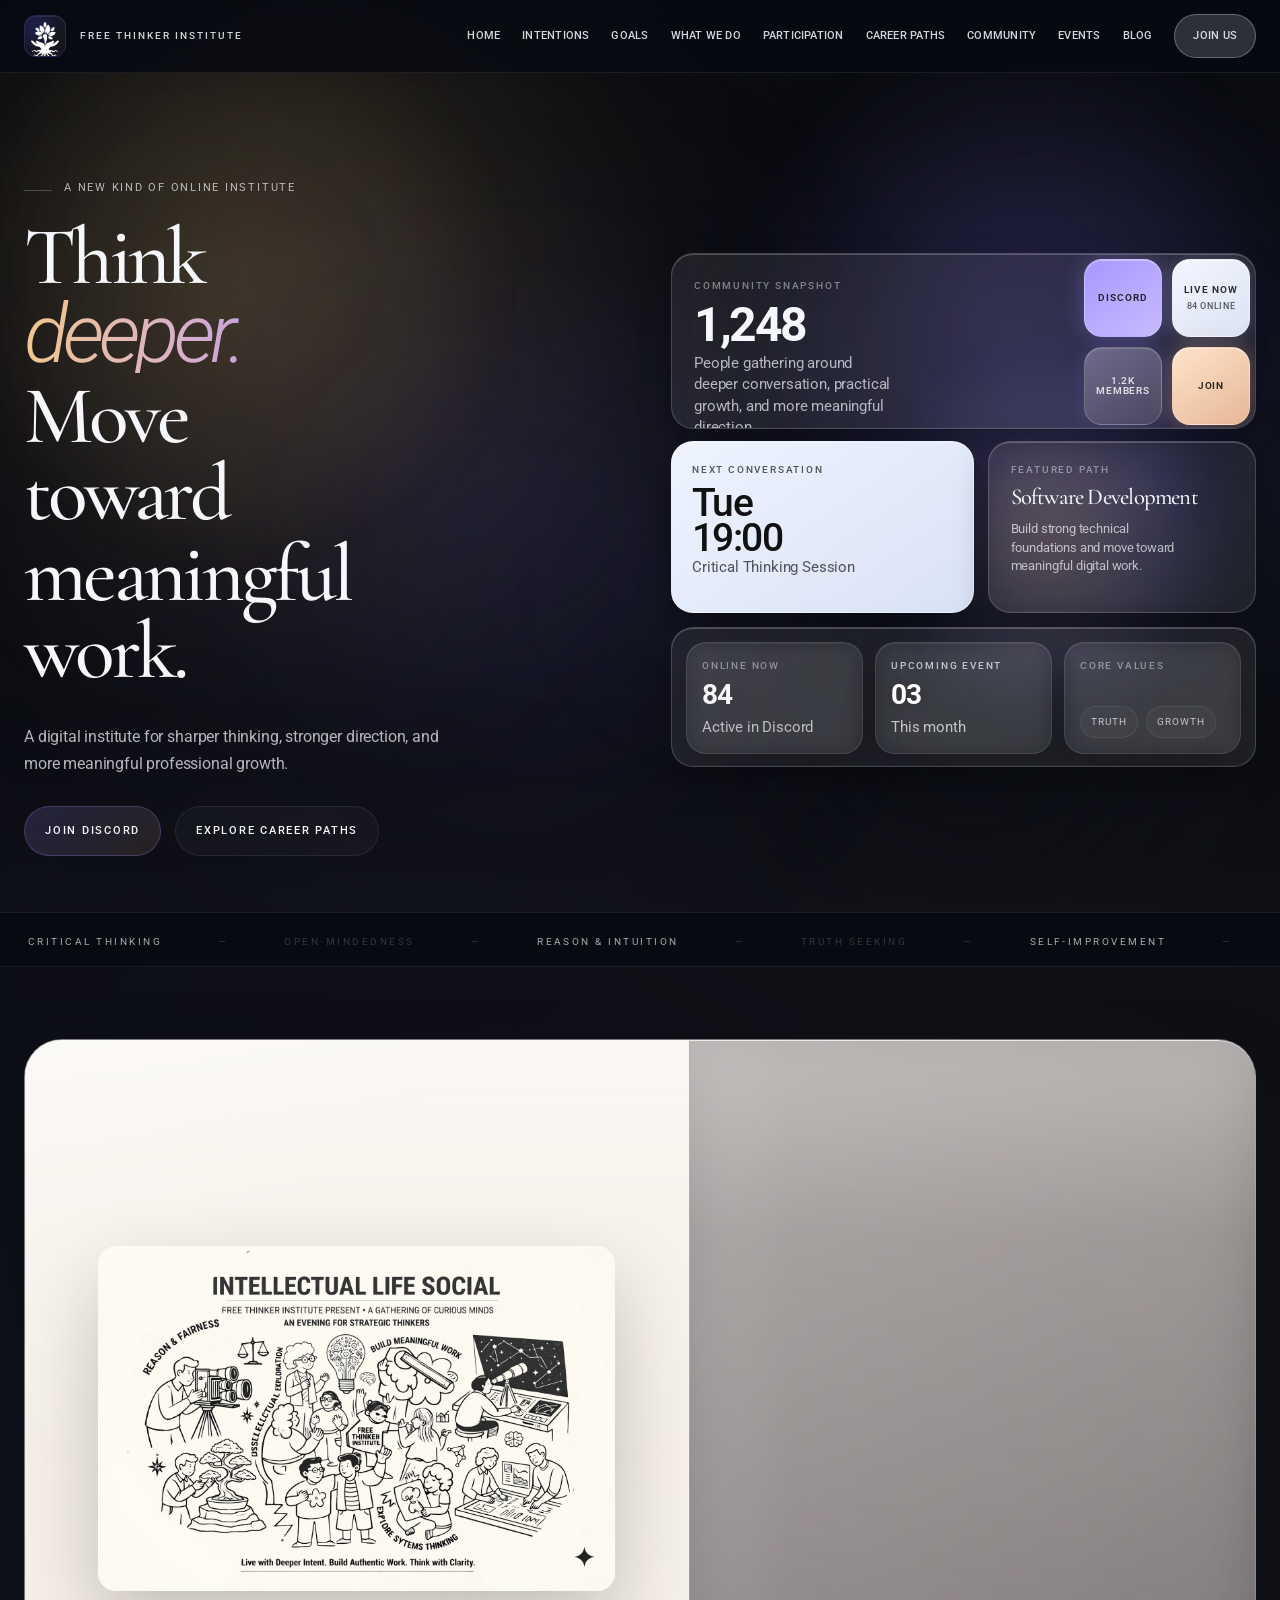
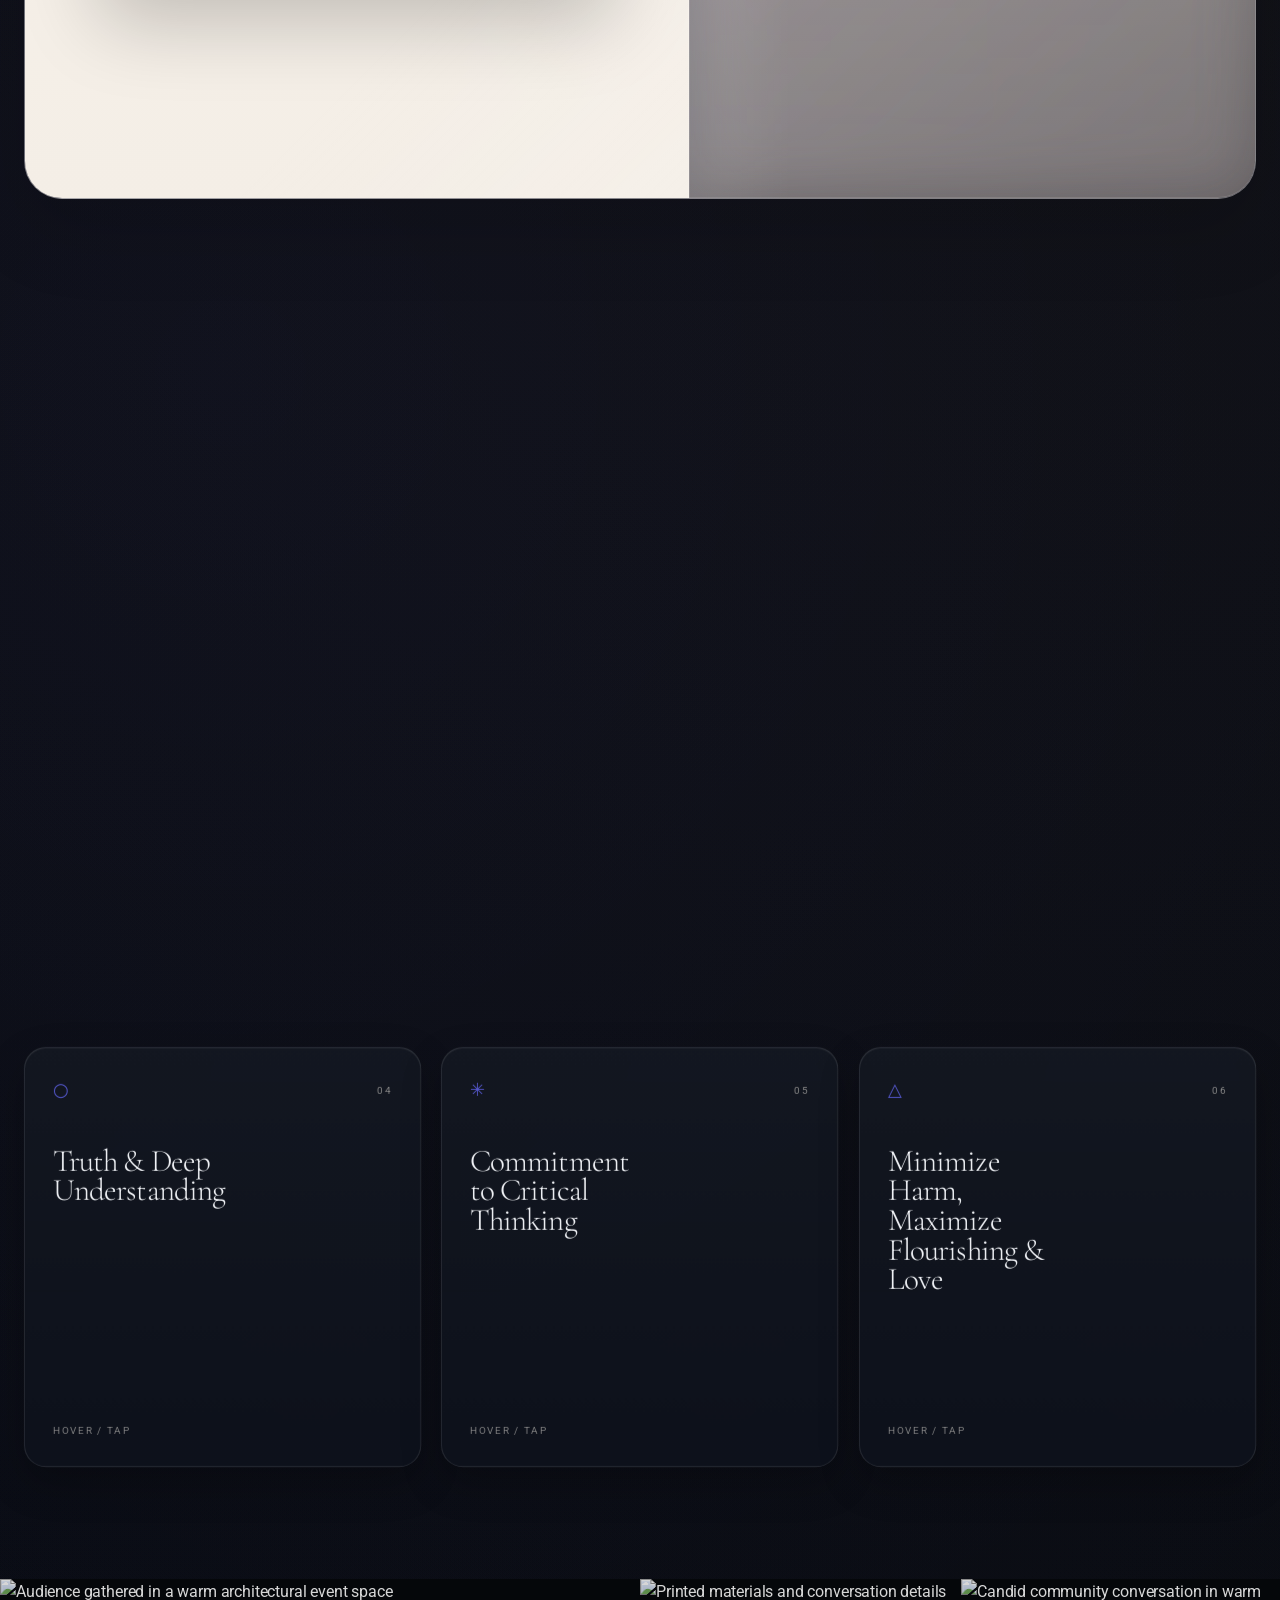
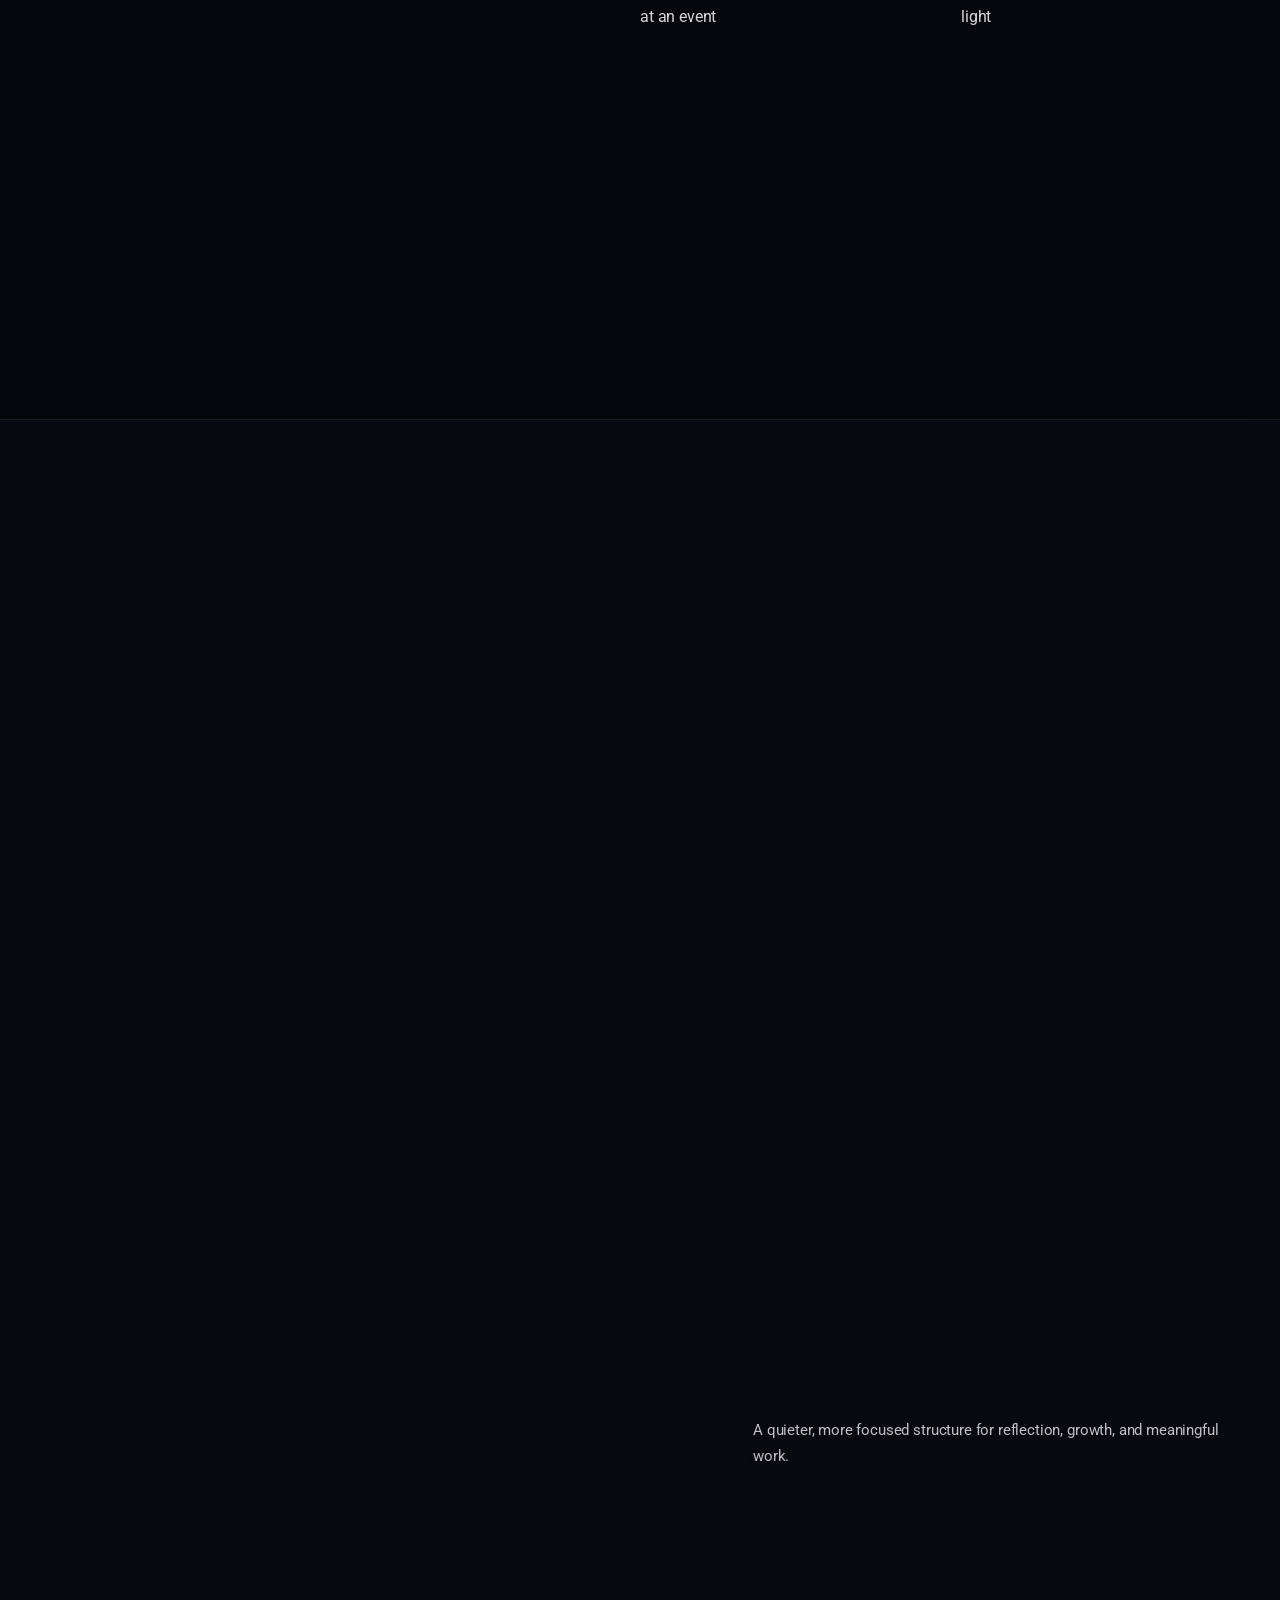
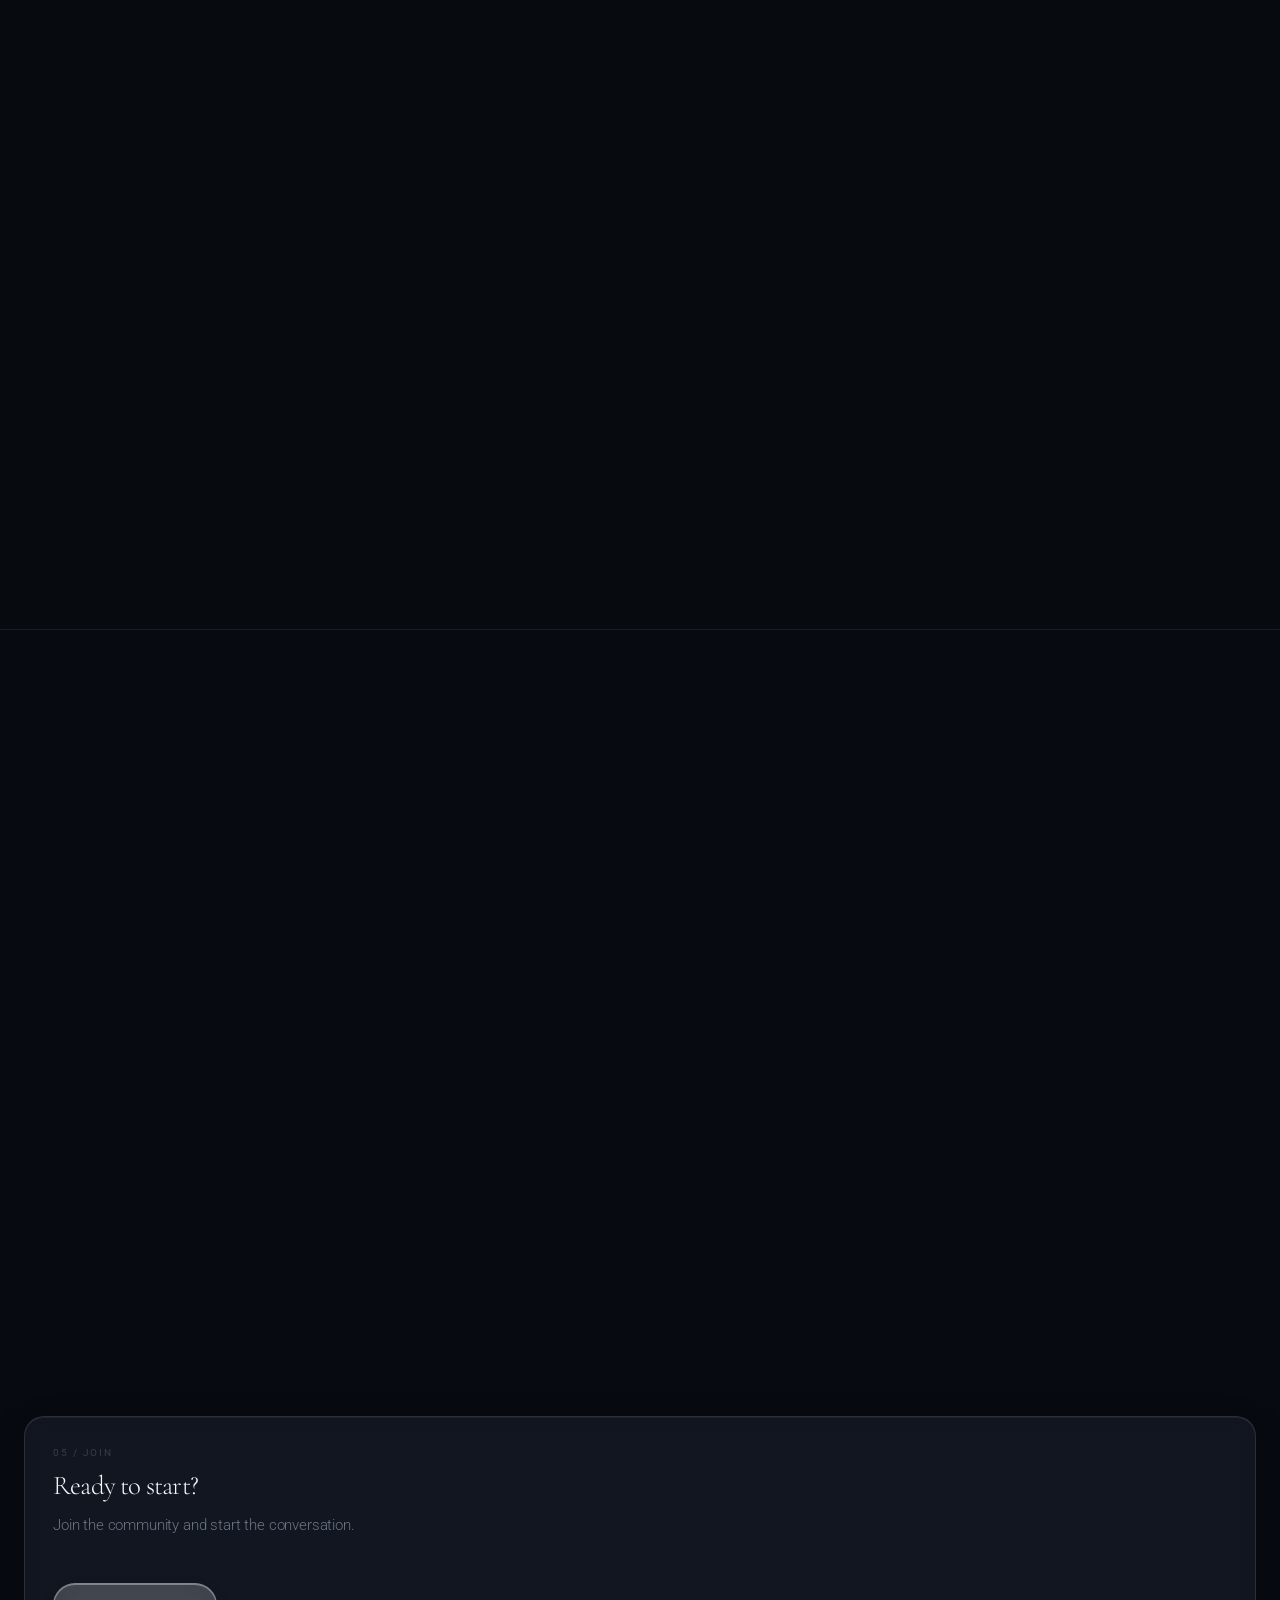
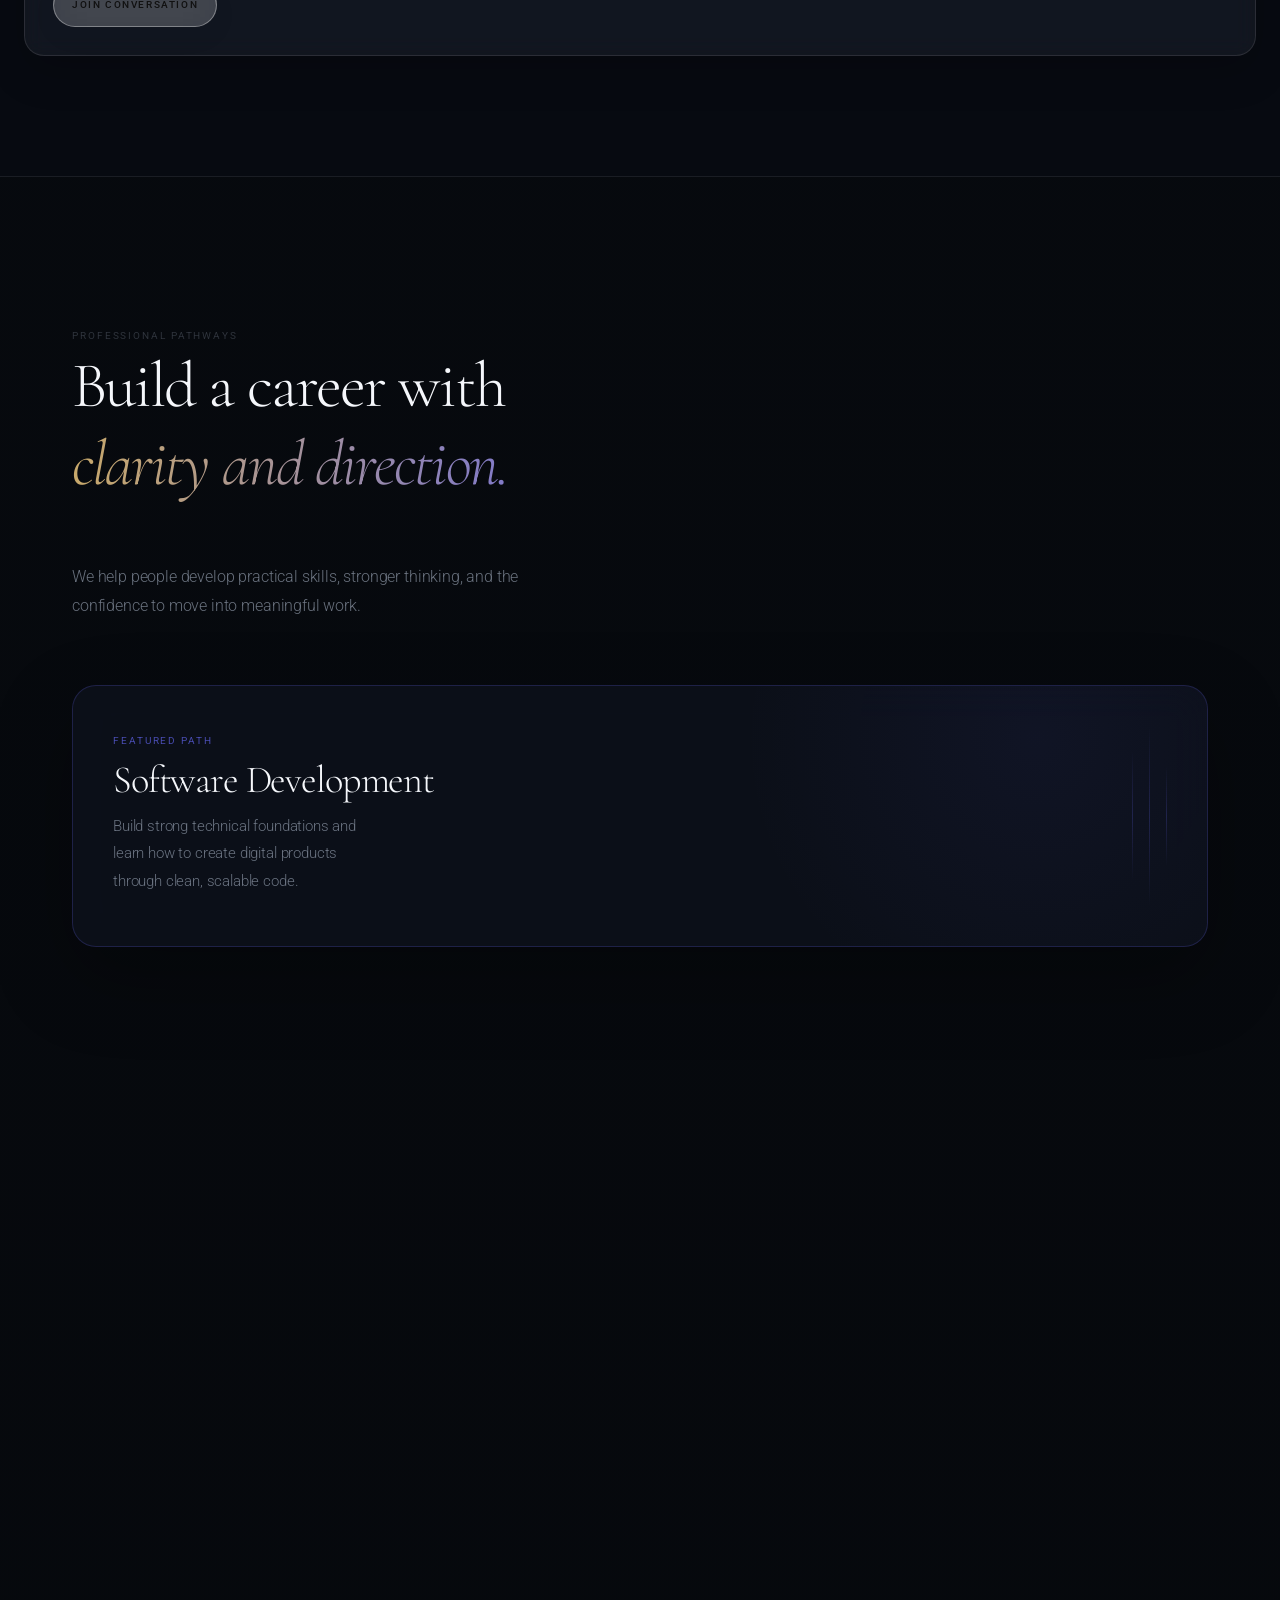
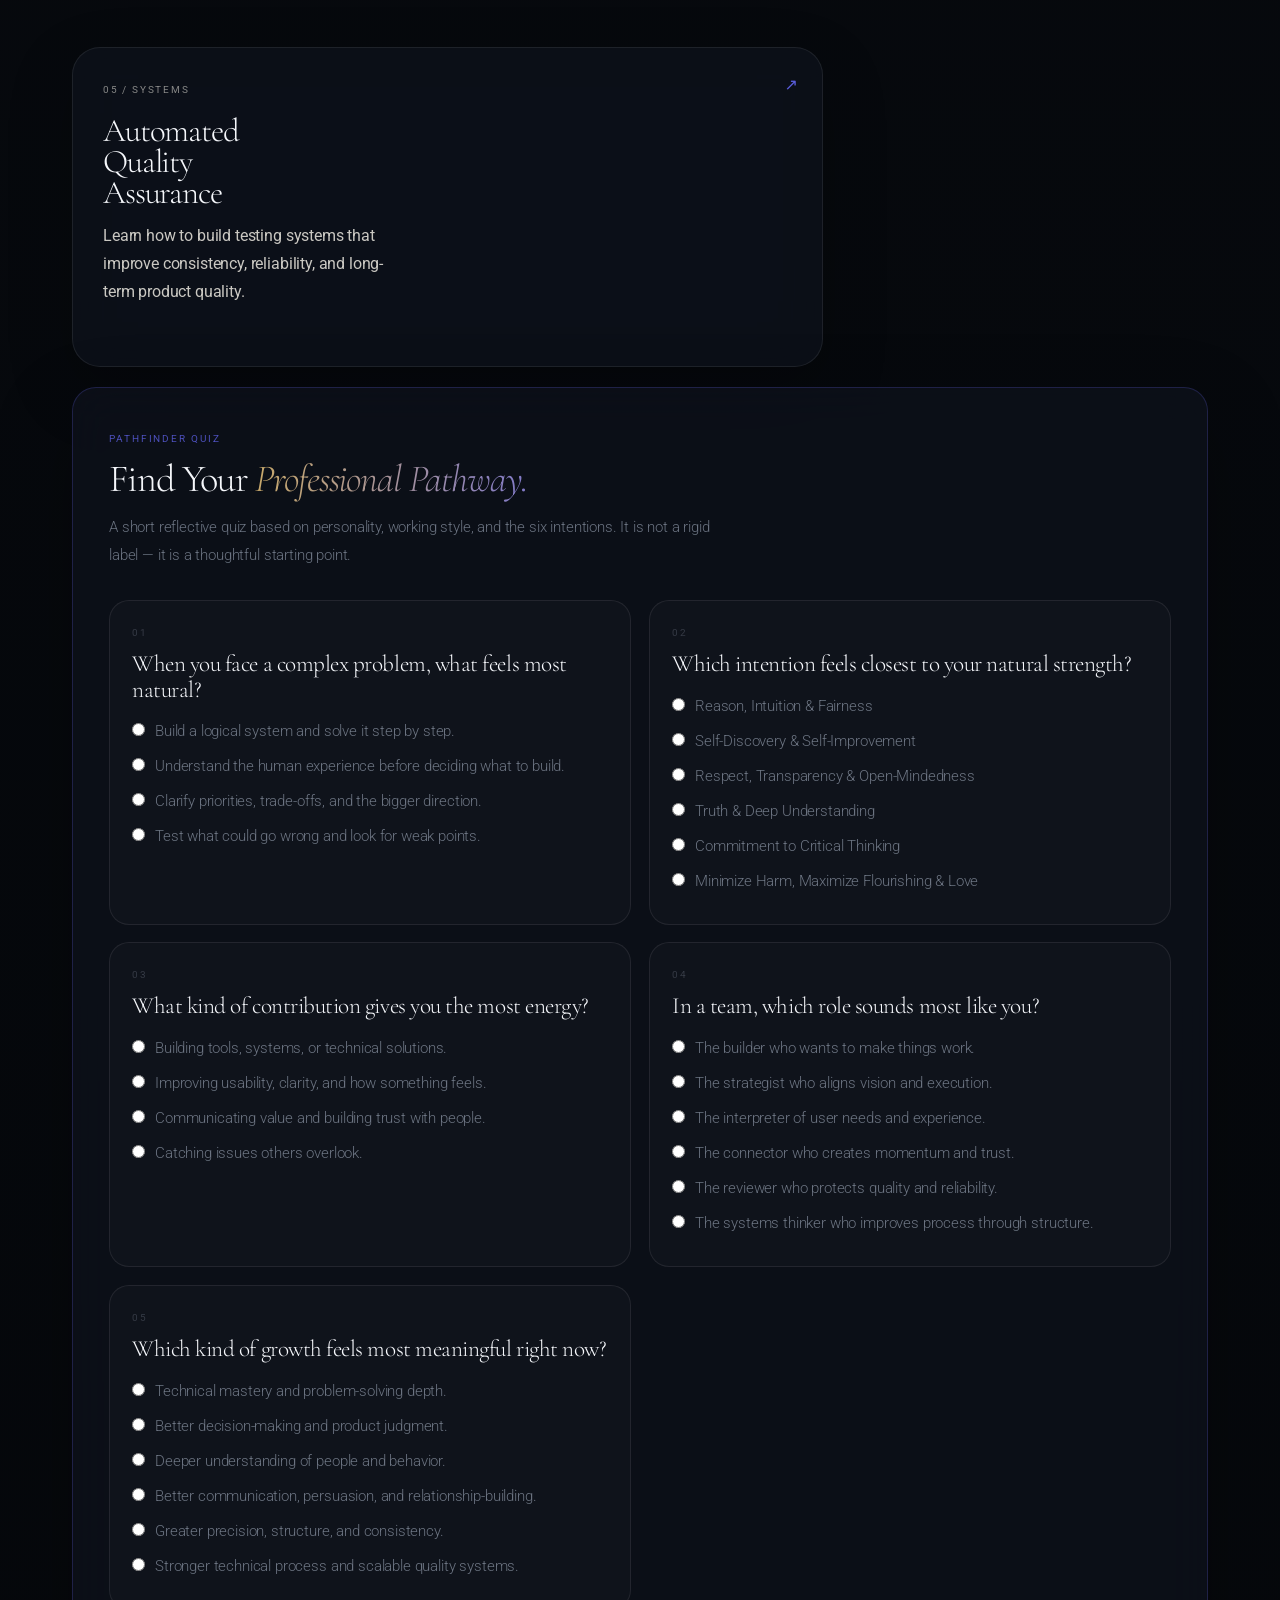
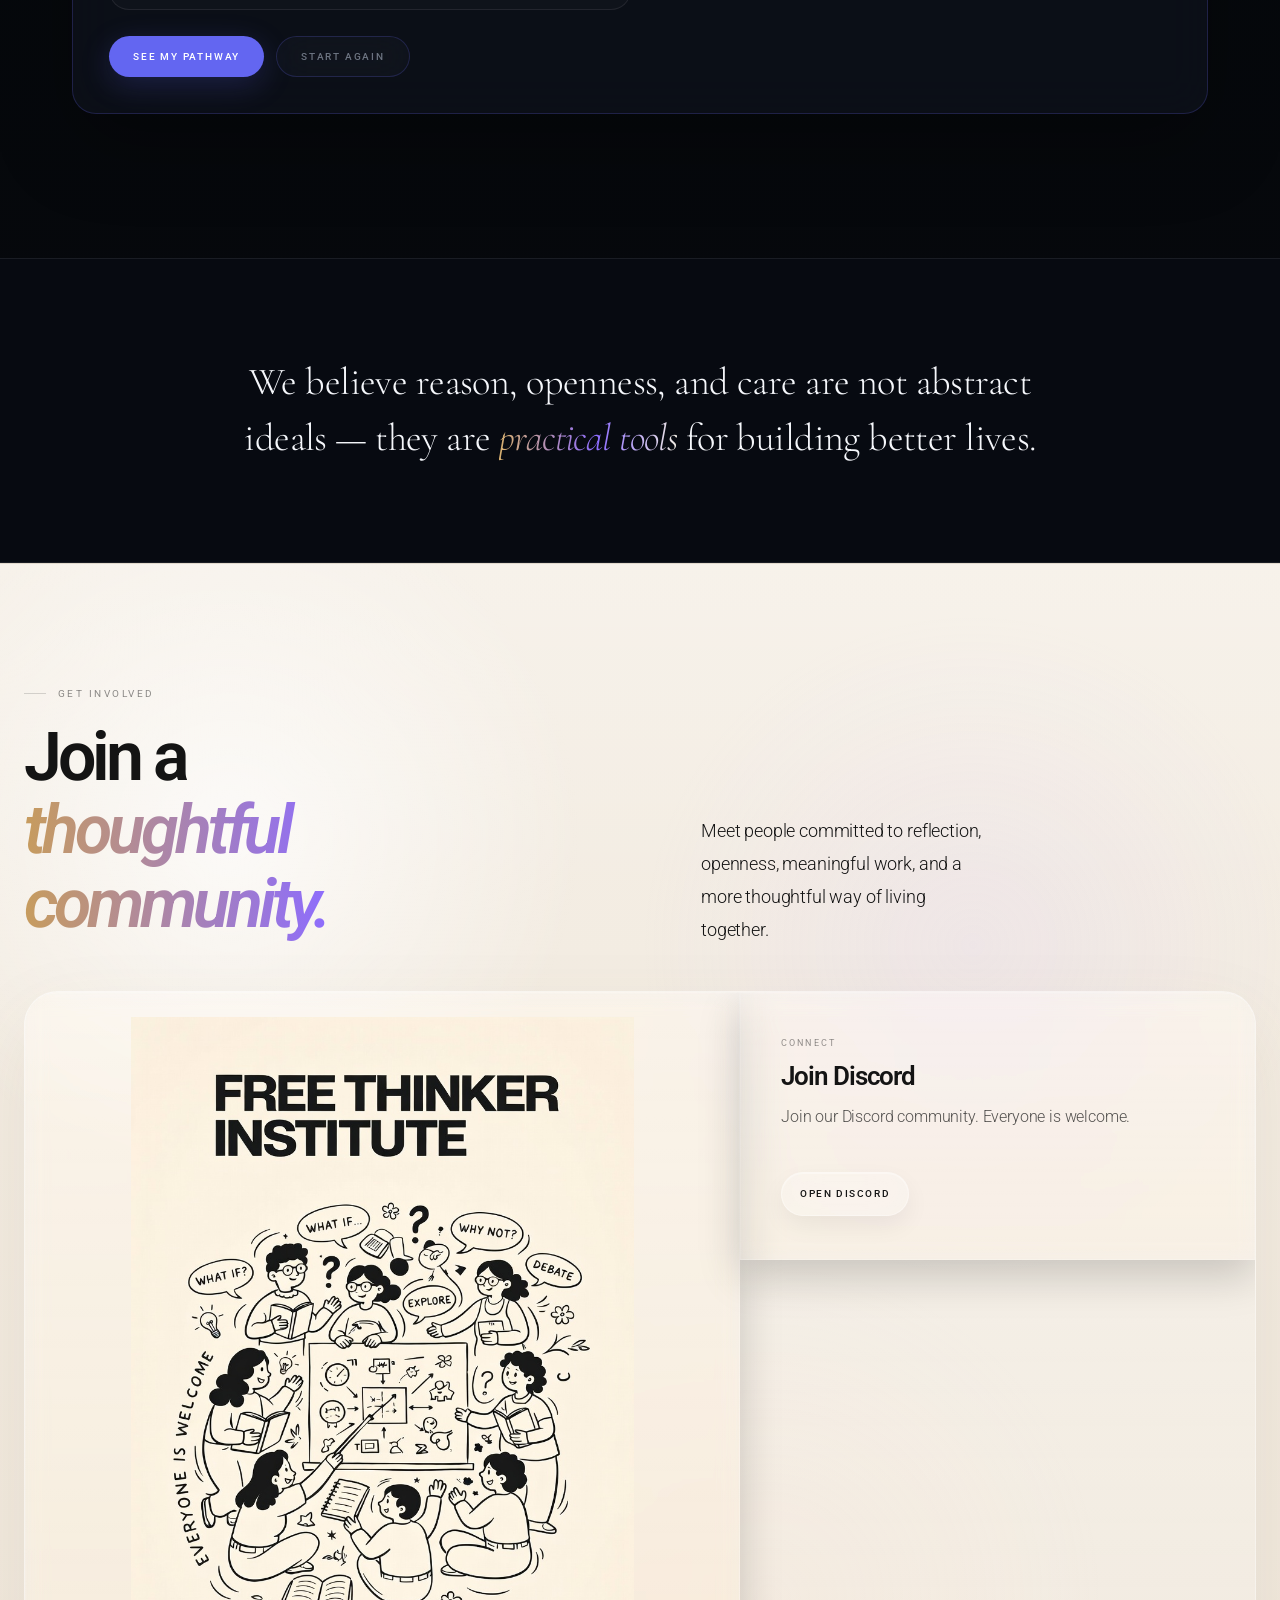
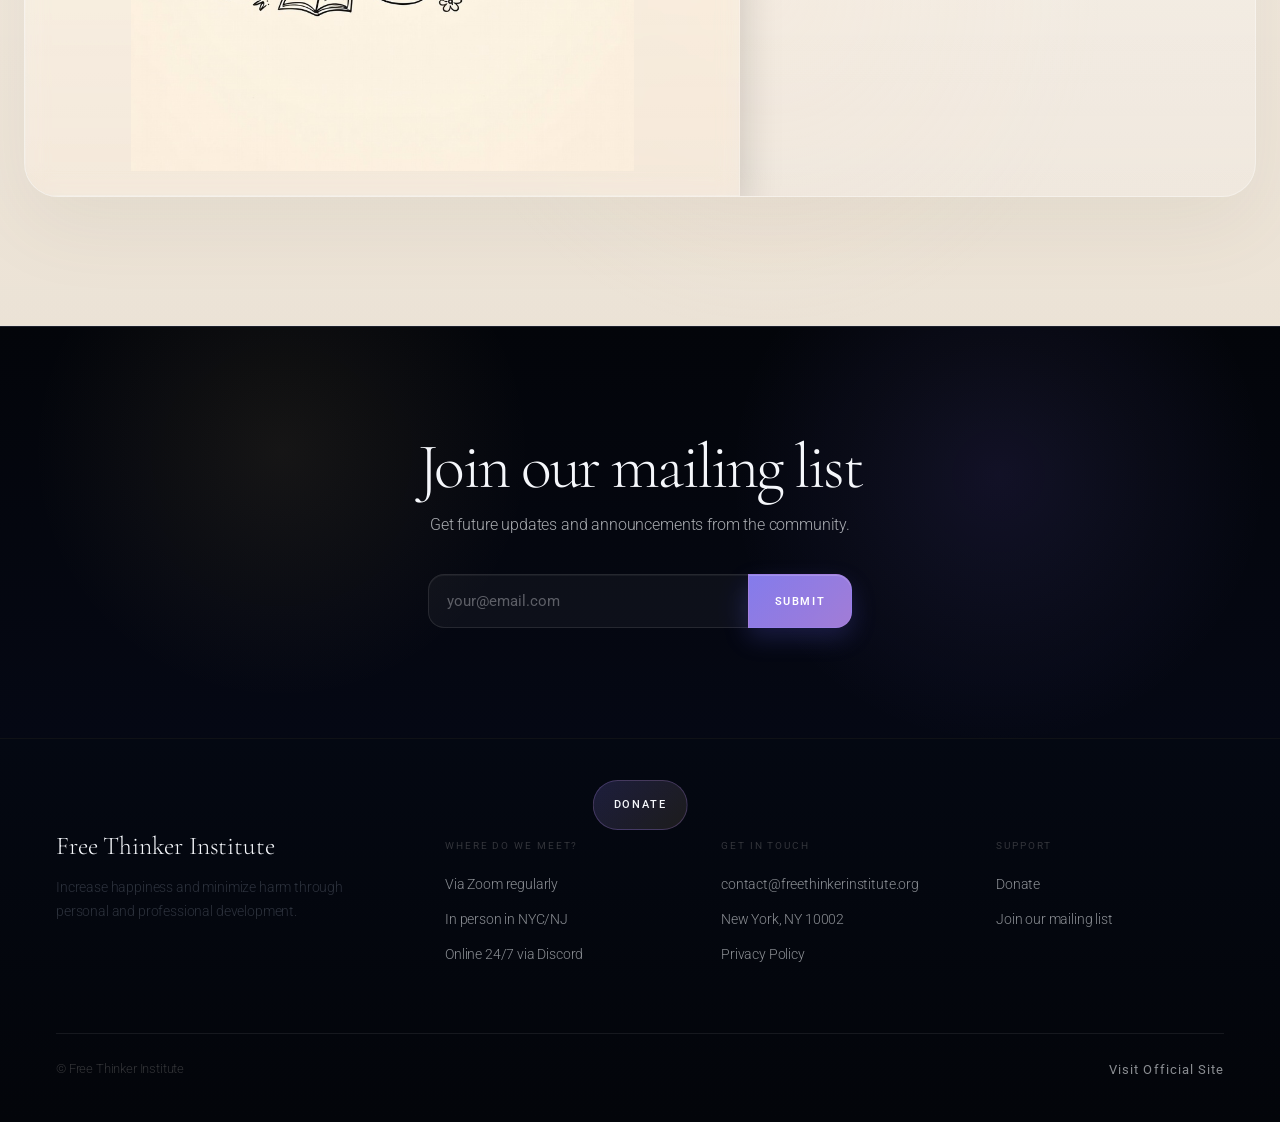
==== commit dcdbcd92: "Update index.html" ====
--- a/index.html
+++ b/index.html
@@ -13,8 +13,8 @@
   <link rel="preconnect" href="https://fonts.gstatic.com" crossorigin>
   <link href="https://fonts.googleapis.com/css2?family=Roboto:wght@300;400;500;700&family=Cormorant+Garamond:wght@300;400;500;600&family=Inter:wght@300;400;500;600&display=swap" rel="stylesheet">
 
-  <link rel="stylesheet" href="style.css?v=launch-mobile-final" />
-  <link rel="stylesheet" href="fixes.css?v=launch-mobile-final" />
+  <link rel="stylesheet" href="style.css?v=safari-final" />
+  <link rel="stylesheet" href="fixes.css?v=safari-final" />
   <style>
     @keyframes shimmerFlow {
       0% { background-position: 0% 50%; }
@@ -195,8 +195,38 @@
       </div>
     </div>
 
-    <section class="about about-bright" id="about">
-      <div class="poster-column">
+    <section
+      class="about about-bright"
+      id="about"
+      style="
+        position: relative;
+        display: grid;
+        grid-template-columns: 1.08fr 0.92fr;
+        gap: 0;
+        align-items: stretch;
+        overflow: hidden;
+        border-radius: 38px;
+        background: linear-gradient(135deg, rgba(255,250,244,0.50) 0%, rgba(255,244,236,0.26) 35%, rgba(255,240,232,0.14) 100%);
+        border: 1px solid rgba(255,255,255,0.30);
+        backdrop-filter: blur(34px) saturate(190%);
+        -webkit-backdrop-filter: blur(34px) saturate(190%);
+        box-shadow: 0 30px 80px rgba(0,0,0,0.14), inset 0 1px 0 rgba(255,255,255,0.60), inset 0 -1px 0 rgba(255,255,255,0.12);
+        isolation: isolate;
+      "
+    >
+      <div
+        class="poster-column"
+        style="
+          position: relative;
+          min-height: 700px;
+          display: flex;
+          align-items: center;
+          justify-content: center;
+          overflow: visible;
+          background: linear-gradient(180deg, #f8f3ec 0%, #f4eee6 100%);
+          border-right: 1px solid rgba(255,255,255,0.24);
+        "
+      >
         <div class="about-poster-shell">
           <img
             src="intellectual-life-social-poster.png"
@@ -221,9 +251,32 @@
             </svg>
           </div>
         </div>
-      </div>
-
-      <div class="about-content about-content-bright">
+
+        <div
+          style="
+            position: absolute;
+            inset: 0;
+            pointer-events: none;
+            z-index: 4;
+            background:
+              linear-gradient(180deg, rgba(255,255,255,0.46) 0%, rgba(255,255,255,0.12) 24%, transparent 56%),
+              linear-gradient(135deg, rgba(255,255,255,0.22) 0%, transparent 32%, transparent 68%, rgba(255,255,255,0.14) 100%);
+          "
+        ></div>
+      </div>
+
+      <div
+        class="about-content about-content-bright"
+        style="
+          position: relative;
+          z-index: 3;
+          padding: 64px 58px;
+          color: #2f2622;
+          background: linear-gradient(180deg, rgba(255,248,242,0.42) 0%, rgba(255,242,234,0.24) 100%);
+          backdrop-filter: blur(28px) saturate(180%);
+          -webkit-backdrop-filter: blur(28px) saturate(180%);
+        "
+      >
         <div class="section-kicker reveal-up">Who We Are</div>
 
        <h2 class="about-heading reveal-up reveal-delay-1 community-equation pastel-shimmer">
@@ -908,6 +961,69 @@
     </footer>
   </div>
 
-  <script src="script.js?v=launch-mobile-final"></script>
+  <script src="script.js?v=safari-final"></script>
+  <script>
+const magneticItems = document.querySelectorAll(
+  '.hero-dashboard-btn, .hero-dash-tile'
+);
+
+magneticItems.forEach((item) => {
+  item.addEventListener('mousemove', (e) => {
+    const rect = item.getBoundingClientRect();
+
+    const x = e.clientX - rect.left;
+    const y = e.clientY - rect.top;
+
+    const moveX = (x - rect.width / 2) / 18;
+    const moveY = (y - rect.height / 2) / 18;
+
+    item.style.transform = `translate(${moveX}px, ${moveY}px)`;
+    item.style.boxShadow = `
+      0 18px 40px rgba(0,0,0,0.35),
+      0 0 35px rgba(139,92,246,0.14)
+    `;
+  });
+
+  item.addEventListener('mouseleave', () => {
+    item.style.transform = 'translate(0px, 0px)';
+    item.style.boxShadow = '';
+  });
+});
+</script>
+  <script>
+document.addEventListener("DOMContentLoaded", () => {
+  const magneticItems = document.querySelectorAll(
+    ".hero-dashboard-btn, .hero-dash-tile, .hero-card, .hero-box"
+  );
+
+  magneticItems.forEach((item) => {
+    item.style.transition =
+      "transform 0.18s cubic-bezier(0.22, 1, 0.36, 1), box-shadow 0.22s ease";
+
+    item.addEventListener("mousemove", (e) => {
+      const rect = item.getBoundingClientRect();
+
+      const x = e.clientX - rect.left;
+      const y = e.clientY - rect.top;
+
+      const moveX = (x - rect.width / 2) / 22;
+      const moveY = (y - rect.height / 2) / 22;
+
+      item.style.transform = `translate(${moveX}px, ${moveY}px) scale(1.01)`;
+
+      item.style.boxShadow = `
+        0 18px 40px rgba(0,0,0,0.35),
+        0 0 30px rgba(139,92,246,0.14),
+        inset 0 1px 0 rgba(255,255,255,0.08)
+      `;
+    });
+
+    item.addEventListener("mouseleave", () => {
+      item.style.transform = "translate(0px, 0px) scale(1)";
+      item.style.boxShadow = "";
+    });
+  });
+});
+</script>
 </body>
 </html>
--- a/fixes.css
+++ b/fixes.css
@@ -6235,3 +6235,131 @@
   }
 
 }
+@media (max-width: 768px) {
+  .about-content-bright {
+    background: rgba(255,255,255,0.92) !important;
+  }
+
+  .about-heading,
+  .community-equation {
+    -webkit-text-fill-color: #1a1620 !important;
+    color: #1a1620 !important;
+    background: none !important;
+  }
+
+  .about-body,
+  .about-body p {
+    color: rgba(20,18,20,0.8) !important;
+  }
+}
+@media (max-width: 768px) {
+  .community-heading {
+    line-height: 1.1 !important;
+  }
+
+  .community-heading .kinetic-em {
+    padding-right: 0.2em;
+    display: inline;
+  }
+}
+/* =========================
+   MOBILE FINAL SAFE PATCH
+   ========================= */
+
+@media (max-width: 768px) {
+
+  /* 1. FIX "thoughtful" CUTTING */
+  .community-heading {
+    font-size: 34px !important;
+    line-height: 1.15 !important;
+    letter-spacing: -0.01em;
+  }
+
+  .community-heading .kinetic-em {
+    display: inline !important;
+    padding-right: 0.15em;
+    white-space: normal !important;
+  }
+
+  /* 2. FIX COMMUNITY TEXT VISIBILITY (THIS WAS MAIN ISSUE) */
+  .about-content-bright {
+    background: rgba(255, 248, 240, 0.88) !important;
+    backdrop-filter: blur(18px);
+    -webkit-backdrop-filter: blur(18px);
+  }
+
+  .about-content-bright p {
+    color: rgba(30, 24, 20, 0.85) !important;
+  }
+
+  /* 3. FIX OVAL GOING CRAZY ON MOBILE */
+  .poster-oval-container {
+    display: none !important;
+  }
+
+  /* 4. FIX PARTICIPATION GRID BREAKING */
+  .bento-grid {
+    display: flex !important;
+    flex-direction: column !important;
+    gap: 16px;
+  }
+
+  .bento-item {
+    width: 100% !important;
+    min-height: auto !important;
+  }
+
+  /* 5. FIX GENERAL SPACING */
+  .community-inner,
+  .about-content,
+  .intentions-header,
+  .learn-more .container {
+    padding-left: 20px !important;
+    padding-right: 20px !important;
+  }
+}
+/* DESKTOP RESTORE — ABOUT SECTION ONLY */
+@media (min-width: 769px) {
+  .about.about-bright {
+    position: relative !important;
+    display: grid !important;
+    grid-template-columns: 1.08fr 0.92fr !important;
+    gap: 0 !important;
+    align-items: stretch !important;
+    overflow: hidden !important;
+    border-radius: 38px !important;
+    background: linear-gradient(135deg, rgba(255,250,244,0.50) 0%, rgba(255,244,236,0.26) 35%, rgba(255,240,232,0.14) 100%) !important;
+  }
+
+  .poster-column {
+    position: relative !important;
+    min-height: 700px !important;
+    display: flex !important;
+    align-items: center !important;
+    justify-content: center !important;
+    overflow: visible !important;
+    background: linear-gradient(180deg, #f8f3ec 0%, #f4eee6 100%) !important;
+  }
+
+  .about-content.about-content-bright {
+    position: relative !important;
+    z-index: 3 !important;
+    padding: 64px 58px !important;
+    color: #2f2622 !important;
+    background: linear-gradient(180deg, rgba(255,248,242,0.42) 0%, rgba(255,242,234,0.24) 100%) !important;
+  }
+
+  .about-poster-shell {
+    width: min(78%, 520px) !important;
+    max-width: 520px !important;
+  }
+
+  .poster-oval-container {
+    display: block !important;
+    opacity: 0 !important;
+  }
+
+  .about-poster-shell:hover .poster-oval-container {
+    opacity: 1 !important;
+  }
+}
